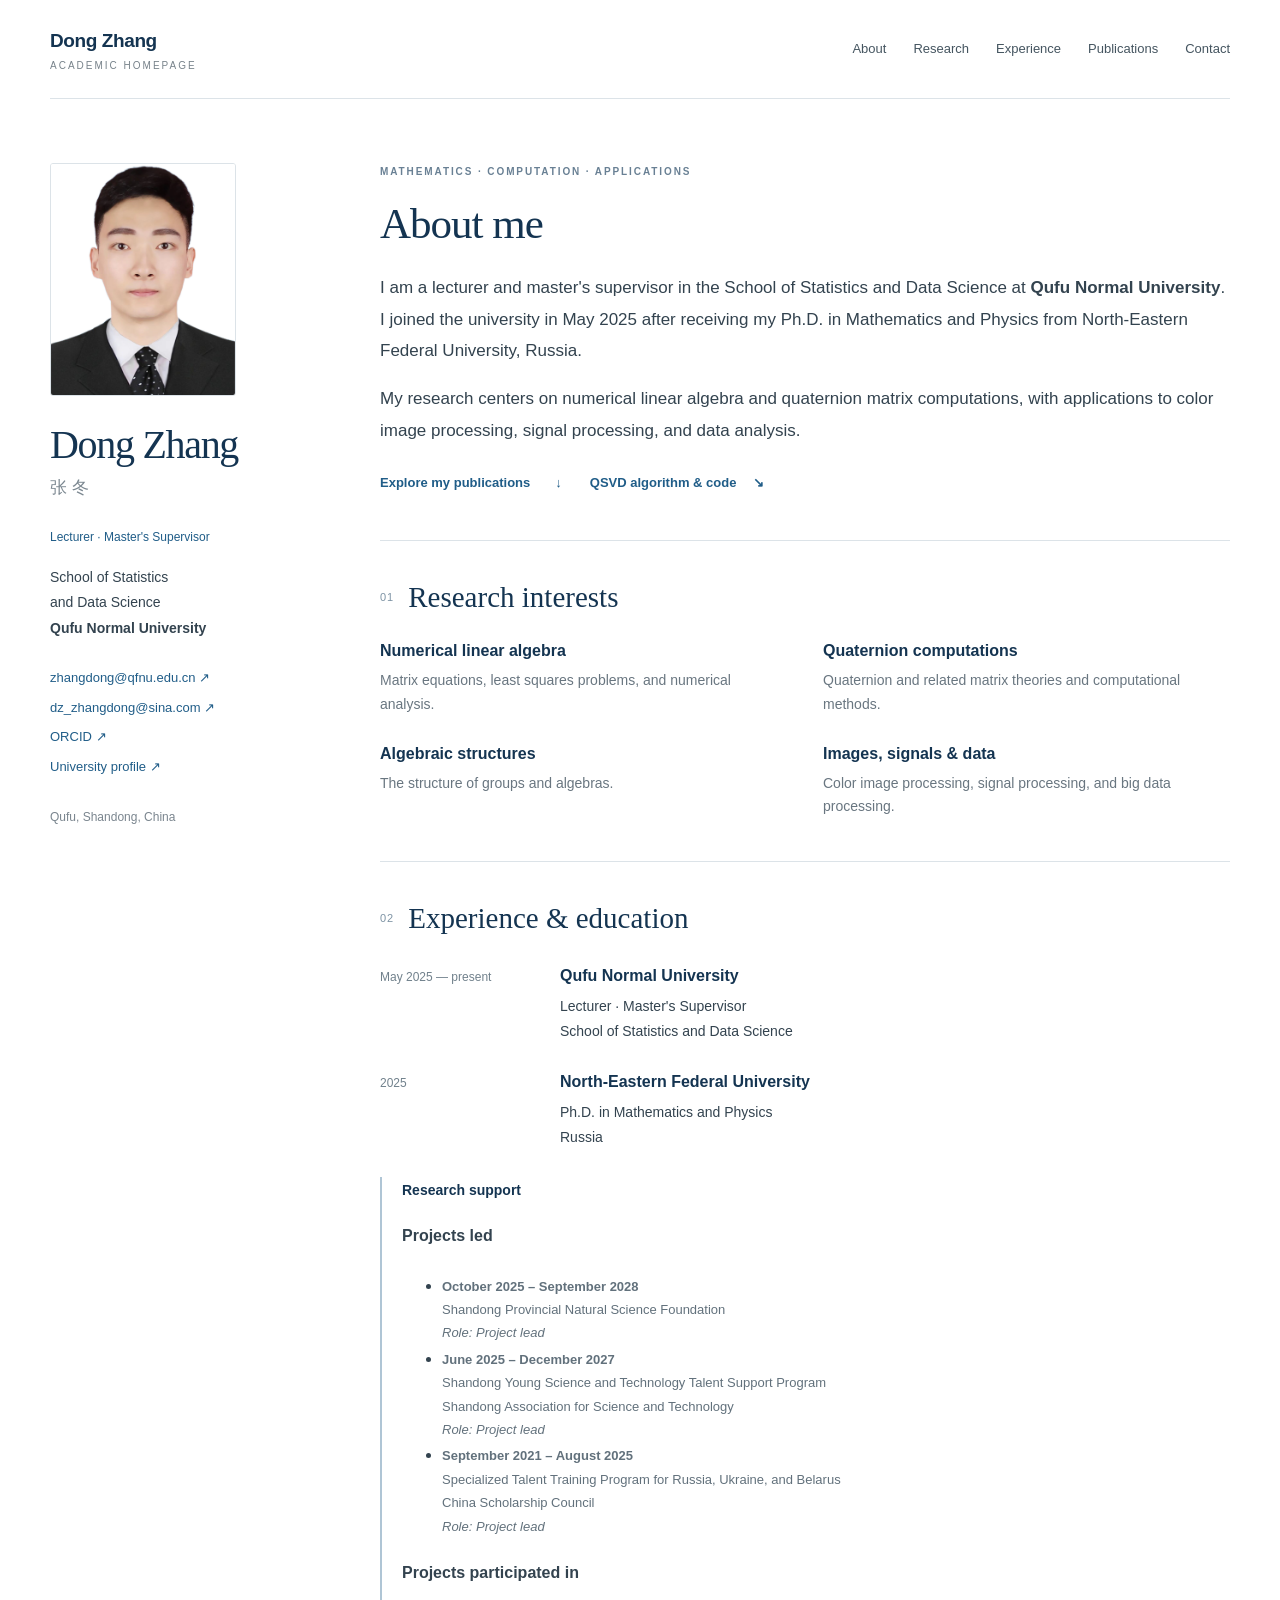
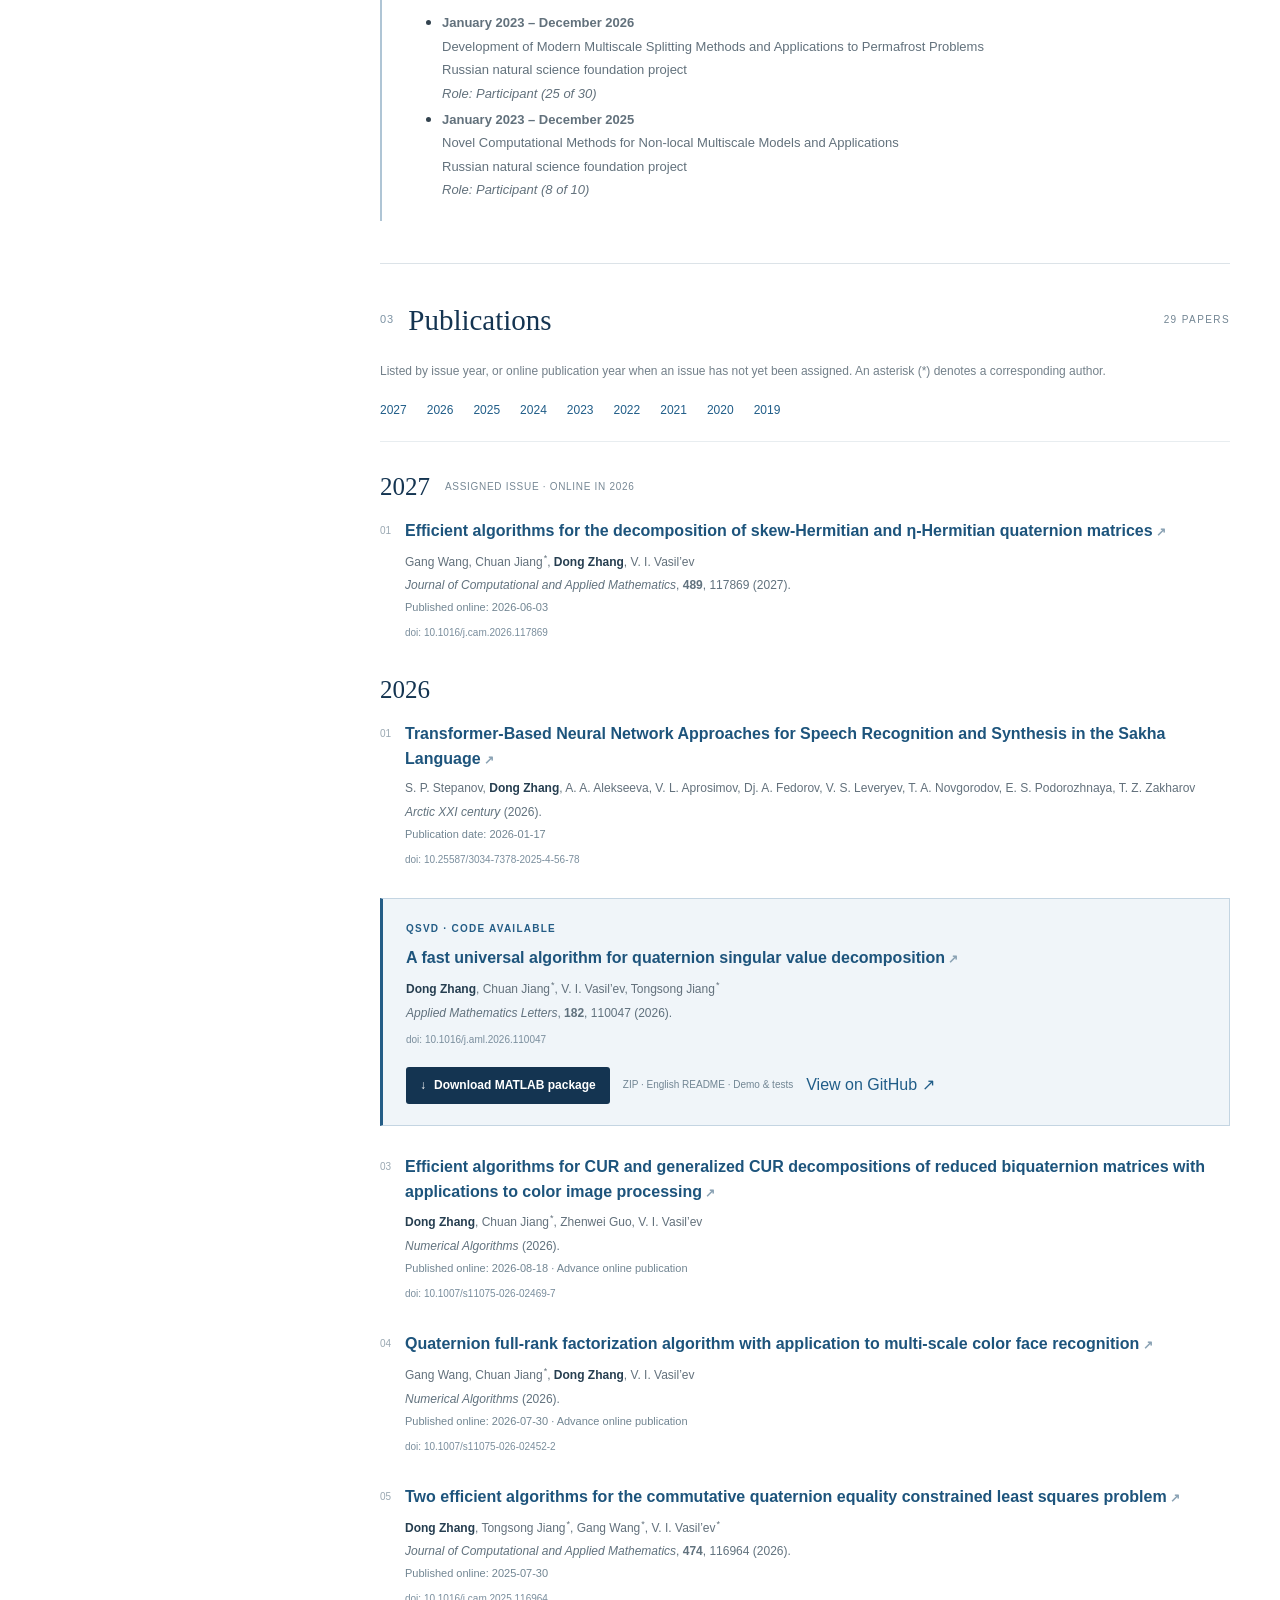
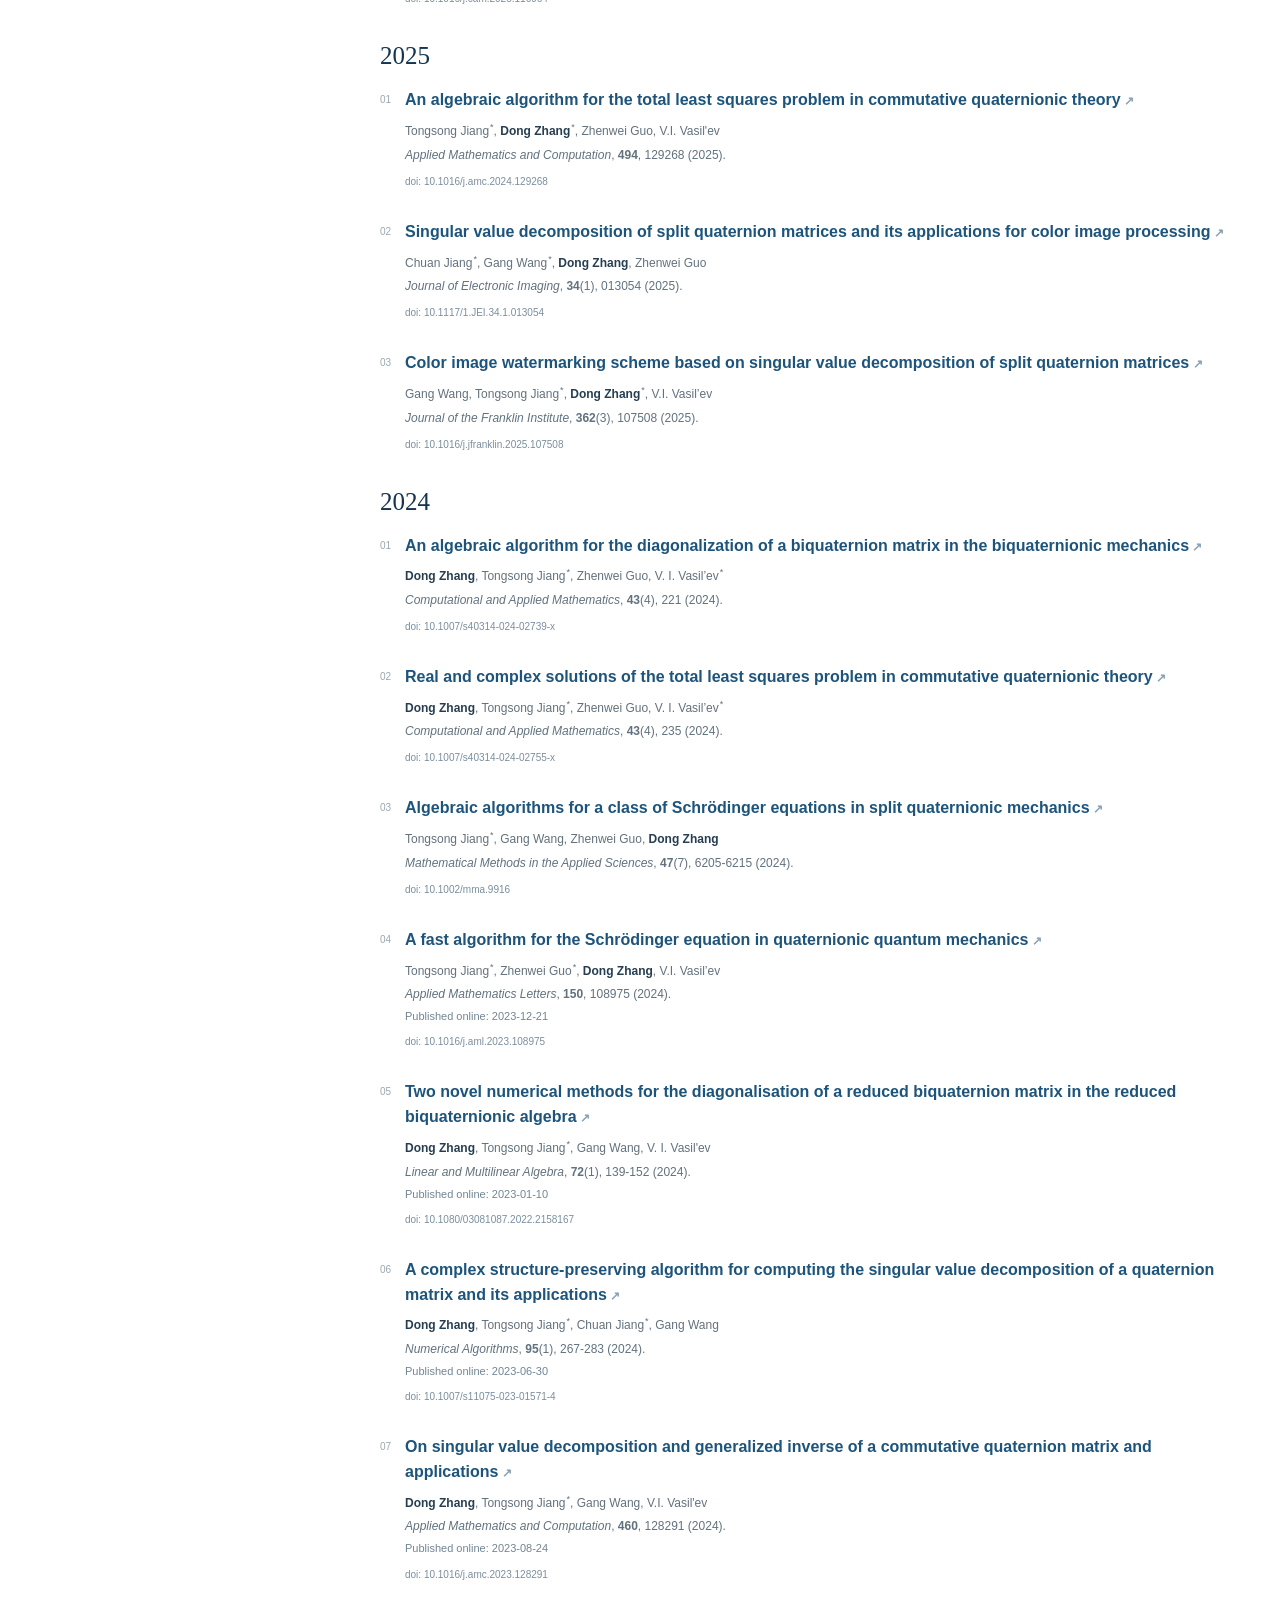
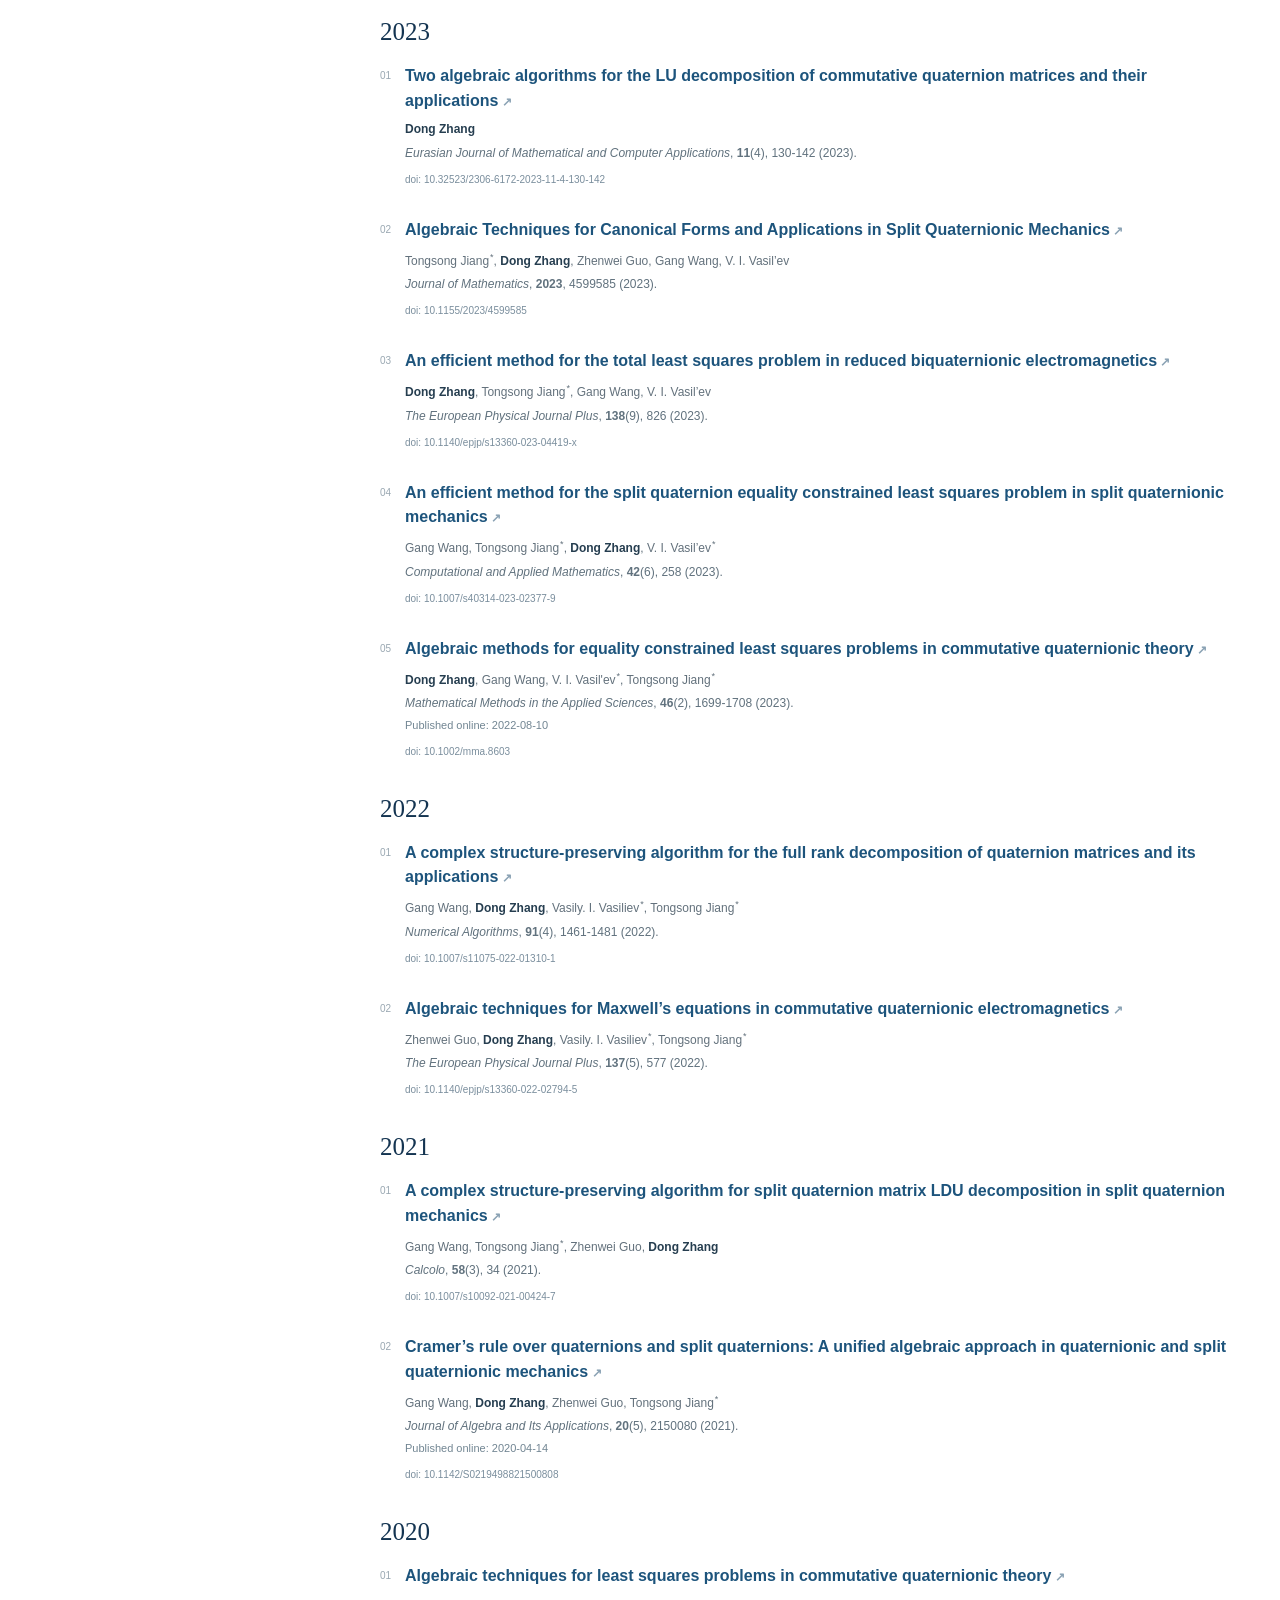
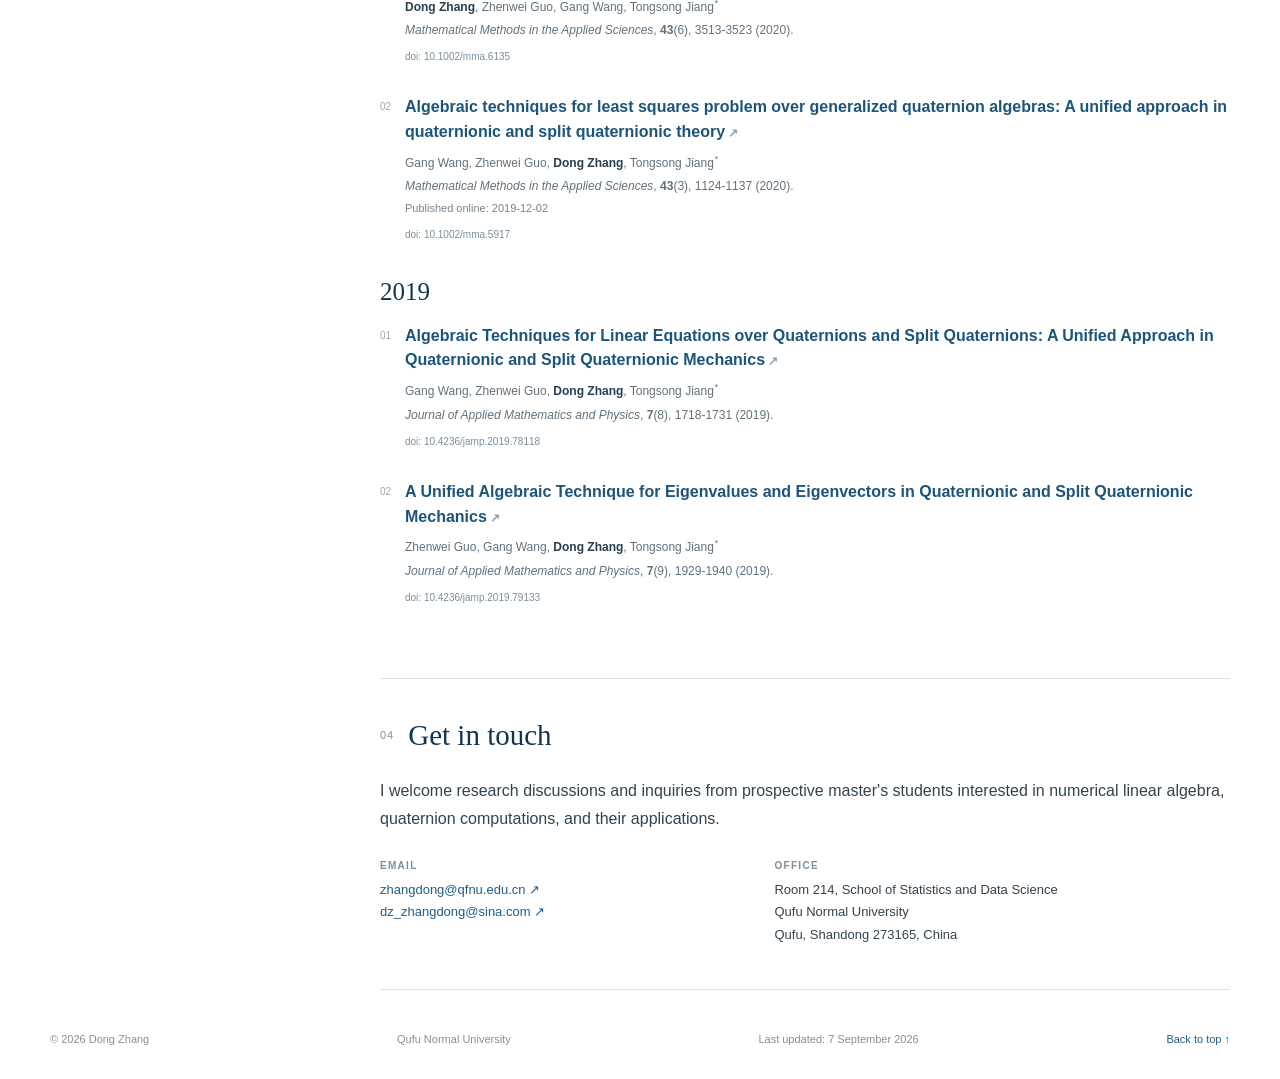
==== index.html @ b4211183 "Remove detailed Shandong project title" ====
<!doctype html>
<html lang="en"><head><meta charset="utf-8"><meta name="viewport" content="width=device-width,initial-scale=1"><title>Dong Zhang (张冬) | Qufu Normal University</title><meta name="description" content="Dong Zhang (张冬), Qufu Normal University. Numerical linear algebra, quaternion matrix computations, publications, and QSVD MATLAB code."><link rel="canonical" href="https://zhangdong1107.github.io/"><meta name="robots" content="index,follow"><link rel="icon" href="/favicon.svg"><link rel="stylesheet" href="/styles.css"></head><body><link rel="preload" as="image" href="/images/dong-zhang.jpg" fetchPriority="high"/><a class="skip-link" href="#main">Skip to content</a><header class="site-header"><a class="wordmark" href="#top">Dong Zhang<span>Academic homepage</span></a><nav aria-label="Main navigation"><a href="#about">About</a><a href="#research">Research</a><a href="#experience">Experience</a><a href="#publications">Publications</a><a href="#contact">Contact</a></nav></header><div class="page-shell" id="top"><aside class="profile"><img class="profile-portrait" src="/images/dong-zhang.jpg" alt="Portrait of Dong Zhang" width="400" height="500" fetchPriority="high"/><h1>Dong Zhang</h1><p class="chinese-name" lang="zh">张冬</p><p class="role">Lecturer · Master&#x27;s Supervisor</p><p class="affiliation">School of Statistics<br/>and Data Science<br/><strong>Qufu Normal University</strong></p><div class="profile-links"><a href="mailto:zhangdong@qfnu.edu.cn">zhangdong@qfnu.edu.cn ↗</a><a href="mailto:dz_zhangdong@sina.com">dz_zhangdong@sina.com ↗</a><a href="https://orcid.org/0000-0003-4688-7762" target="_blank" rel="noreferrer">ORCID ↗</a><a href="http://web.qfnu.edu.cn/zhangdong/zh_CN/index.htm" target="_blank" rel="noreferrer">University profile ↗</a></div><p class="location">Qufu, Shandong, China</p></aside><main id="main"><section id="about" class="intro"><p class="eyebrow">Mathematics · Computation · Applications</p><h2>About me</h2><p>I am a lecturer and master&#x27;s supervisor in the School of Statistics and Data Science at <strong>Qufu Normal University</strong>. I joined the university in May 2025 after receiving my Ph.D. in Mathematics and Physics from North-Eastern Federal University, Russia.</p><p>My research centers on numerical linear algebra and quaternion matrix computations, with applications to color image processing, signal processing, and data analysis.</p><a class="text-link" href="#publications">Explore my publications <span>↓</span></a><a class="qsvd-shortcut" href="/qsvd/">QSVD algorithm &amp; code <span>↘</span></a></section><section id="research"><div class="section-heading"><span class="section-number">01</span><h2>Research interests</h2></div><div class="research-grid"><div><h3>Numerical linear algebra</h3><p>Matrix equations, least squares problems, and numerical analysis.</p></div><div><h3>Quaternion computations</h3><p>Quaternion and related matrix theories and computational methods.</p></div><div><h3>Algebraic structures</h3><p>The structure of groups and algebras.</p></div><div><h3>Images, signals &amp; data</h3><p>Color image processing, signal processing, and big data processing.</p></div></div></section><section id="experience"><div class="section-heading"><span class="section-number">02</span><h2>Experience &amp; education</h2></div><div class="timeline"><div><p class="date">May 2025 — present</p><div><h3>Qufu Normal University</h3><p>Lecturer · Master&#x27;s Supervisor<br/>School of Statistics and Data Science</p></div></div><div><p class="date">2025</p><div><h3>North-Eastern Federal University</h3><p>Ph.D. in Mathematics and Physics<br/>Russia</p></div></div></div><div class="support"><h3>Research support</h3><h4>Projects led</h4><ul class="funding-list"><li><p><strong>October 2025 – September 2028</strong><br>Shandong Provincial Natural Science Foundation<br><em>Role: Project lead</em></p></li><li><p><strong>June 2025 – December 2027</strong><br>Shandong Young Science and Technology Talent Support Program<br>Shandong Association for Science and Technology<br><em>Role: Project lead</em></p></li><li><p><strong>September 2021 – August 2025</strong><br>Specialized Talent Training Program for Russia, Ukraine, and Belarus<br>China Scholarship Council<br><em>Role: Project lead</em></p></li></ul><h4>Projects participated in</h4><ul class="funding-list"><li><p><strong>January 2023 – December 2026</strong><br>Development of Modern Multiscale Splitting Methods and Applications to Permafrost Problems<br>Russian natural science foundation project<br><em>Role: Participant (25 of 30)</em></p></li><li><p><strong>January 2023 – December 2025</strong><br>Novel Computational Methods for Non-local Multiscale Models and Applications<br>Russian natural science foundation project<br><em>Role: Participant (8 of 10)</em></p></li></ul></div></section><section id="publications"><div class="section-heading"><span class="section-number">03</span><h2>Publications</h2><span class="count">29 papers</span></div><p class="section-note">Listed by issue year, or online publication year when an issue has not yet been assigned. An asterisk (*) denotes a corresponding author.</p><nav class="year-nav" aria-label="Publication years"><a href="#year-2027">2027</a><a href="#year-2026">2026</a><a href="#year-2025">2025</a><a href="#year-2024">2024</a><a href="#year-2023">2023</a><a href="#year-2022">2022</a><a href="#year-2021">2021</a><a href="#year-2020">2020</a><a href="#year-2019">2019</a></nav><div class="publication-year" id="year-2027"><h3>2027<span>Assigned issue · online in 2026</span></h3><ol><li><a class="paper-title" href="https://doi.org/10.1016/j.cam.2026.117869" target="_blank" rel="noreferrer">Efficient algorithms for the decomposition of skew-Hermitian and η-Hermitian quaternion matrices<span aria-hidden="true"> ↗</span></a><p class="authors"><span>Gang Wang</span><span>, Chuan Jiang<sup>*</sup></span><span>, <strong>Dong Zhang</strong></span><span>, V. I. Vasil’ev</span></p><p class="citation"><em>Journal of Computational and Applied Mathematics</em>, <strong>489</strong>, 117869 (2027).</p><p class="online-date">Published online: 2026-06-03</p><a class="doi" href="https://doi.org/10.1016/j.cam.2026.117869" target="_blank" rel="noreferrer">doi: 10.1016/j.cam.2026.117869</a></li></ol></div><div class="publication-year" id="year-2026"><h3>2026</h3><ol><li><a class="paper-title" href="https://doi.org/10.25587/3034-7378-2025-4-56-78" target="_blank" rel="noreferrer">Transformer-Based Neural Network Approaches for Speech Recognition and Synthesis in the Sakha Language<span aria-hidden="true"> ↗</span></a><p class="authors">S. P. Stepanov, <strong>Dong Zhang</strong>, A. A. Alekseeva, V. L. Aprosimov, Dj. A. Fedorov, V. S. Leveryev, T. A. Novgorodov, E. S. Podorozhnaya, T. Z. Zakharov</p><p class="citation"><em>Arctic XXI century</em> (2026).</p><p class="online-date">Publication date: 2026-01-17</p><a class="doi" href="https://doi.org/10.25587/3034-7378-2025-4-56-78" target="_blank" rel="noreferrer">doi: 10.25587/3034-7378-2025-4-56-78</a></li><li id="qsvd-aml" class="featured-paper"><span class="code-label">QSVD · Code available</span><a class="paper-title" href="https://doi.org/10.1016/j.aml.2026.110047" target="_blank" rel="noreferrer">A fast universal algorithm for quaternion singular value decomposition<span aria-hidden="true"> ↗</span></a><p class="authors"><span><strong>Dong Zhang</strong></span><span>, Chuan Jiang<sup>*</sup></span><span>, V. I. Vasil’ev</span><span>, Tongsong Jiang<sup>*</sup></span></p><p class="citation"><em>Applied Mathematics Letters</em>, <strong>182</strong>, 110047 (2026).</p><a class="doi" href="https://doi.org/10.1016/j.aml.2026.110047" target="_blank" rel="noreferrer">doi: 10.1016/j.aml.2026.110047</a><div class="paper-software"><a class="download-button" href="/downloads/qsvd-aml-matlab.zip" download="QSVD-AML-MATLAB.zip"><span aria-hidden="true">↓</span> Download MATLAB package</a><span>ZIP · English README · Demo &amp; tests</span><a href="https://github.com/zhangdong1107/QSVD" target="_blank" rel="noreferrer">View on GitHub ↗</a></div></li><li><a class="paper-title" href="https://doi.org/10.1007/s11075-026-02469-7" target="_blank" rel="noreferrer">Efficient algorithms for CUR and generalized CUR decompositions of reduced biquaternion matrices with applications to color image processing<span aria-hidden="true"> ↗</span></a><p class="authors"><span><strong>Dong Zhang</strong></span><span>, Chuan Jiang<sup>*</sup></span><span>, Zhenwei Guo</span><span>, V. I. Vasil’ev</span></p><p class="citation"><em>Numerical Algorithms</em> (2026).</p><p class="online-date">Published online: 2026-08-18 · Advance online publication</p><a class="doi" href="https://doi.org/10.1007/s11075-026-02469-7" target="_blank" rel="noreferrer">doi: 10.1007/s11075-026-02469-7</a></li><li><a class="paper-title" href="https://doi.org/10.1007/s11075-026-02452-2" target="_blank" rel="noreferrer">Quaternion full-rank factorization algorithm with application to multi-scale color face recognition<span aria-hidden="true"> ↗</span></a><p class="authors"><span>Gang Wang</span><span>, Chuan Jiang<sup>*</sup></span><span>, <strong>Dong Zhang</strong></span><span>, V. I. Vasil’ev</span></p><p class="citation"><em>Numerical Algorithms</em> (2026).</p><p class="online-date">Published online: 2026-07-30 · Advance online publication</p><a class="doi" href="https://doi.org/10.1007/s11075-026-02452-2" target="_blank" rel="noreferrer">doi: 10.1007/s11075-026-02452-2</a></li><li><a class="paper-title" href="https://doi.org/10.1016/j.cam.2025.116964" target="_blank" rel="noreferrer">Two efficient algorithms for the commutative quaternion equality constrained least squares problem<span aria-hidden="true"> ↗</span></a><p class="authors"><span><strong>Dong Zhang</strong></span><span>, Tongsong Jiang<sup>*</sup></span><span>, Gang Wang<sup>*</sup></span><span>, V. I. Vasil’ev<sup>*</sup></span></p><p class="citation"><em>Journal of Computational and Applied Mathematics</em>, <strong>474</strong>, 116964 (2026).</p><p class="online-date">Published online: 2025-07-30</p><a class="doi" href="https://doi.org/10.1016/j.cam.2025.116964" target="_blank" rel="noreferrer">doi: 10.1016/j.cam.2025.116964</a></li></ol></div><div class="publication-year" id="year-2025"><h3>2025</h3><ol><li><a class="paper-title" href="https://doi.org/10.1016/j.amc.2024.129268" target="_blank" rel="noreferrer">An algebraic algorithm for the total least squares problem in commutative quaternionic theory<span aria-hidden="true"> ↗</span></a><p class="authors"><span>Tongsong Jiang<sup>*</sup></span><span>, <strong>Dong Zhang</strong><sup>*</sup></span><span>, Zhenwei Guo</span><span>, V.I. Vasil&#x27;ev</span></p><p class="citation"><em>Applied Mathematics and Computation</em>, <strong>494</strong>, 129268 (2025).</p><a class="doi" href="https://doi.org/10.1016/j.amc.2024.129268" target="_blank" rel="noreferrer">doi: 10.1016/j.amc.2024.129268</a></li><li><a class="paper-title" href="https://doi.org/10.1117/1.JEI.34.1.013054" target="_blank" rel="noreferrer">Singular value decomposition of split quaternion matrices and its applications for color image processing<span aria-hidden="true"> ↗</span></a><p class="authors"><span>Chuan Jiang<sup>*</sup></span><span>, Gang Wang<sup>*</sup></span><span>, <strong>Dong Zhang</strong></span><span>, Zhenwei Guo</span></p><p class="citation"><em>Journal of Electronic Imaging</em>, <strong>34</strong>(1), 013054 (2025).</p><a class="doi" href="https://doi.org/10.1117/1.JEI.34.1.013054" target="_blank" rel="noreferrer">doi: 10.1117/1.JEI.34.1.013054</a></li><li><a class="paper-title" href="https://doi.org/10.1016/j.jfranklin.2025.107508" target="_blank" rel="noreferrer">Color image watermarking scheme based on singular value decomposition of split quaternion matrices<span aria-hidden="true"> ↗</span></a><p class="authors"><span>Gang Wang</span><span>, Tongsong Jiang<sup>*</sup></span><span>, <strong>Dong Zhang</strong><sup>*</sup></span><span>, V.I. Vasil’ev</span></p><p class="citation"><em>Journal of the Franklin Institute</em>, <strong>362</strong>(3), 107508 (2025).</p><a class="doi" href="https://doi.org/10.1016/j.jfranklin.2025.107508" target="_blank" rel="noreferrer">doi: 10.1016/j.jfranklin.2025.107508</a></li></ol></div><div class="publication-year" id="year-2024"><h3>2024</h3><ol><li><a class="paper-title" href="https://doi.org/10.1007/s40314-024-02739-x" target="_blank" rel="noreferrer">An algebraic algorithm for the diagonalization of a biquaternion matrix in the biquaternionic mechanics<span aria-hidden="true"> ↗</span></a><p class="authors"><span><strong>Dong Zhang</strong></span><span>, Tongsong Jiang<sup>*</sup></span><span>, Zhenwei Guo</span><span>, V. I. Vasil’ev<sup>*</sup></span></p><p class="citation"><em>Computational and Applied Mathematics</em>, <strong>43</strong>(4), 221 (2024).</p><a class="doi" href="https://doi.org/10.1007/s40314-024-02739-x" target="_blank" rel="noreferrer">doi: 10.1007/s40314-024-02739-x</a></li><li><a class="paper-title" href="https://doi.org/10.1007/s40314-024-02755-x" target="_blank" rel="noreferrer">Real and complex solutions of the total least squares problem in commutative quaternionic theory<span aria-hidden="true"> ↗</span></a><p class="authors"><span><strong>Dong Zhang</strong></span><span>, Tongsong Jiang<sup>*</sup></span><span>, Zhenwei Guo</span><span>, V. I. Vasil’ev<sup>*</sup></span></p><p class="citation"><em>Computational and Applied Mathematics</em>, <strong>43</strong>(4), 235 (2024).</p><a class="doi" href="https://doi.org/10.1007/s40314-024-02755-x" target="_blank" rel="noreferrer">doi: 10.1007/s40314-024-02755-x</a></li><li><a class="paper-title" href="https://doi.org/10.1002/mma.9916" target="_blank" rel="noreferrer">Algebraic algorithms for a class of Schrödinger equations in split quaternionic mechanics<span aria-hidden="true"> ↗</span></a><p class="authors"><span>Tongsong Jiang<sup>*</sup></span><span>, Gang Wang</span><span>, Zhenwei Guo</span><span>, <strong>Dong Zhang</strong></span></p><p class="citation"><em>Mathematical Methods in the Applied Sciences</em>, <strong>47</strong>(7), 6205-6215 (2024).</p><a class="doi" href="https://doi.org/10.1002/mma.9916" target="_blank" rel="noreferrer">doi: 10.1002/mma.9916</a></li><li><a class="paper-title" href="https://doi.org/10.1016/j.aml.2023.108975" target="_blank" rel="noreferrer">A fast algorithm for the Schrödinger equation in quaternionic quantum mechanics<span aria-hidden="true"> ↗</span></a><p class="authors"><span>Tongsong Jiang<sup>*</sup></span><span>, Zhenwei Guo<sup>*</sup></span><span>, <strong>Dong Zhang</strong></span><span>, V.I. Vasil’ev</span></p><p class="citation"><em>Applied Mathematics Letters</em>, <strong>150</strong>, 108975 (2024).</p><p class="online-date">Published online: 2023-12-21</p><a class="doi" href="https://doi.org/10.1016/j.aml.2023.108975" target="_blank" rel="noreferrer">doi: 10.1016/j.aml.2023.108975</a></li><li><a class="paper-title" href="https://doi.org/10.1080/03081087.2022.2158167" target="_blank" rel="noreferrer">Two novel numerical methods for the diagonalisation of a reduced biquaternion matrix in the reduced biquaternionic algebra<span aria-hidden="true"> ↗</span></a><p class="authors"><span><strong>Dong Zhang</strong></span><span>, Tongsong Jiang<sup>*</sup></span><span>, Gang Wang</span><span>, V. I. Vasil&#x27;ev</span></p><p class="citation"><em>Linear and Multilinear Algebra</em>, <strong>72</strong>(1), 139-152 (2024).</p><p class="online-date">Published online: 2023-01-10</p><a class="doi" href="https://doi.org/10.1080/03081087.2022.2158167" target="_blank" rel="noreferrer">doi: 10.1080/03081087.2022.2158167</a></li><li><a class="paper-title" href="https://doi.org/10.1007/s11075-023-01571-4" target="_blank" rel="noreferrer">A complex structure-preserving algorithm for computing the singular value decomposition of a quaternion matrix and its applications<span aria-hidden="true"> ↗</span></a><p class="authors"><span><strong>Dong Zhang</strong></span><span>, Tongsong Jiang<sup>*</sup></span><span>, Chuan Jiang<sup>*</sup></span><span>, Gang Wang</span></p><p class="citation"><em>Numerical Algorithms</em>, <strong>95</strong>(1), 267-283 (2024).</p><p class="online-date">Published online: 2023-06-30</p><a class="doi" href="https://doi.org/10.1007/s11075-023-01571-4" target="_blank" rel="noreferrer">doi: 10.1007/s11075-023-01571-4</a></li><li><a class="paper-title" href="https://doi.org/10.1016/j.amc.2023.128291" target="_blank" rel="noreferrer">On singular value decomposition and generalized inverse of a commutative quaternion matrix and applications<span aria-hidden="true"> ↗</span></a><p class="authors"><span><strong>Dong Zhang</strong></span><span>, Tongsong Jiang<sup>*</sup></span><span>, Gang Wang</span><span>, V.I. Vasil&#x27;ev</span></p><p class="citation"><em>Applied Mathematics and Computation</em>, <strong>460</strong>, 128291 (2024).</p><p class="online-date">Published online: 2023-08-24</p><a class="doi" href="https://doi.org/10.1016/j.amc.2023.128291" target="_blank" rel="noreferrer">doi: 10.1016/j.amc.2023.128291</a></li></ol></div><div class="publication-year" id="year-2023"><h3>2023</h3><ol><li><a class="paper-title" href="https://doi.org/10.32523/2306-6172-2023-11-4-130-142" target="_blank" rel="noreferrer">Two algebraic algorithms for the LU decomposition of commutative quaternion matrices and their applications<span aria-hidden="true"> ↗</span></a><p class="authors"><span><strong>Dong Zhang</strong></span></p><p class="citation"><em>Eurasian Journal of Mathematical and Computer Applications</em>, <strong>11</strong>(4), 130-142 (2023).</p><a class="doi" href="https://doi.org/10.32523/2306-6172-2023-11-4-130-142" target="_blank" rel="noreferrer">doi: 10.32523/2306-6172-2023-11-4-130-142</a></li><li><a class="paper-title" href="https://doi.org/10.1155/2023/4599585" target="_blank" rel="noreferrer">Algebraic Techniques for Canonical Forms and Applications in Split Quaternionic Mechanics<span aria-hidden="true"> ↗</span></a><p class="authors"><span>Tongsong Jiang<sup>*</sup></span><span>, <strong>Dong Zhang</strong></span><span>, Zhenwei Guo</span><span>, Gang Wang</span><span>, V. I. Vasil’ev</span></p><p class="citation"><em>Journal of Mathematics</em>, <strong>2023</strong>, 4599585 (2023).</p><a class="doi" href="https://doi.org/10.1155/2023/4599585" target="_blank" rel="noreferrer">doi: 10.1155/2023/4599585</a></li><li><a class="paper-title" href="https://doi.org/10.1140/epjp/s13360-023-04419-x" target="_blank" rel="noreferrer">An efficient method for the total least squares problem in reduced biquaternionic electromagnetics<span aria-hidden="true"> ↗</span></a><p class="authors"><span><strong>Dong Zhang</strong></span><span>, Tongsong Jiang<sup>*</sup></span><span>, Gang Wang</span><span>, V. I. Vasil’ev</span></p><p class="citation"><em>The European Physical Journal Plus</em>, <strong>138</strong>(9), 826 (2023).</p><a class="doi" href="https://doi.org/10.1140/epjp/s13360-023-04419-x" target="_blank" rel="noreferrer">doi: 10.1140/epjp/s13360-023-04419-x</a></li><li><a class="paper-title" href="https://doi.org/10.1007/s40314-023-02377-9" target="_blank" rel="noreferrer">An efficient method for the split quaternion equality constrained least squares problem in split quaternionic mechanics<span aria-hidden="true"> ↗</span></a><p class="authors"><span>Gang Wang</span><span>, Tongsong Jiang<sup>*</sup></span><span>, <strong>Dong Zhang</strong></span><span>, V. I. Vasil’ev<sup>*</sup></span></p><p class="citation"><em>Computational and Applied Mathematics</em>, <strong>42</strong>(6), 258 (2023).</p><a class="doi" href="https://doi.org/10.1007/s40314-023-02377-9" target="_blank" rel="noreferrer">doi: 10.1007/s40314-023-02377-9</a></li><li><a class="paper-title" href="https://doi.org/10.1002/mma.8603" target="_blank" rel="noreferrer">Algebraic methods for equality constrained least squares problems in commutative quaternionic theory<span aria-hidden="true"> ↗</span></a><p class="authors"><span><strong>Dong Zhang</strong></span><span>, Gang Wang</span><span>, V. I. Vasil&#x27;ev<sup>*</sup></span><span>, Tongsong Jiang<sup>*</sup></span></p><p class="citation"><em>Mathematical Methods in the Applied Sciences</em>, <strong>46</strong>(2), 1699-1708 (2023).</p><p class="online-date">Published online: 2022-08-10</p><a class="doi" href="https://doi.org/10.1002/mma.8603" target="_blank" rel="noreferrer">doi: 10.1002/mma.8603</a></li></ol></div><div class="publication-year" id="year-2022"><h3>2022</h3><ol><li><a class="paper-title" href="https://doi.org/10.1007/s11075-022-01310-1" target="_blank" rel="noreferrer">A complex structure-preserving algorithm for the full rank decomposition of quaternion matrices and its applications<span aria-hidden="true"> ↗</span></a><p class="authors"><span>Gang Wang</span><span>, <strong>Dong Zhang</strong></span><span>, Vasily. I. Vasiliev<sup>*</sup></span><span>, Tongsong Jiang<sup>*</sup></span></p><p class="citation"><em>Numerical Algorithms</em>, <strong>91</strong>(4), 1461-1481 (2022).</p><a class="doi" href="https://doi.org/10.1007/s11075-022-01310-1" target="_blank" rel="noreferrer">doi: 10.1007/s11075-022-01310-1</a></li><li><a class="paper-title" href="https://doi.org/10.1140/epjp/s13360-022-02794-5" target="_blank" rel="noreferrer">Algebraic techniques for Maxwell’s equations in commutative quaternionic electromagnetics<span aria-hidden="true"> ↗</span></a><p class="authors"><span>Zhenwei Guo</span><span>, <strong>Dong Zhang</strong></span><span>, Vasily. I. Vasiliev<sup>*</sup></span><span>, Tongsong Jiang<sup>*</sup></span></p><p class="citation"><em>The European Physical Journal Plus</em>, <strong>137</strong>(5), 577 (2022).</p><a class="doi" href="https://doi.org/10.1140/epjp/s13360-022-02794-5" target="_blank" rel="noreferrer">doi: 10.1140/epjp/s13360-022-02794-5</a></li></ol></div><div class="publication-year" id="year-2021"><h3>2021</h3><ol><li><a class="paper-title" href="https://doi.org/10.1007/s10092-021-00424-7" target="_blank" rel="noreferrer">A complex structure-preserving algorithm for split quaternion matrix LDU decomposition in split quaternion mechanics<span aria-hidden="true"> ↗</span></a><p class="authors"><span>Gang Wang</span><span>, Tongsong Jiang<sup>*</sup></span><span>, Zhenwei Guo</span><span>, <strong>Dong Zhang</strong></span></p><p class="citation"><em>Calcolo</em>, <strong>58</strong>(3), 34 (2021).</p><a class="doi" href="https://doi.org/10.1007/s10092-021-00424-7" target="_blank" rel="noreferrer">doi: 10.1007/s10092-021-00424-7</a></li><li><a class="paper-title" href="https://doi.org/10.1142/S0219498821500808" target="_blank" rel="noreferrer">Cramer’s rule over quaternions and split quaternions: A unified algebraic approach in quaternionic and split quaternionic mechanics<span aria-hidden="true"> ↗</span></a><p class="authors"><span>Gang Wang</span><span>, <strong>Dong Zhang</strong></span><span>, Zhenwei Guo</span><span>, Tongsong Jiang<sup>*</sup></span></p><p class="citation"><em>Journal of Algebra and Its Applications</em>, <strong>20</strong>(5), 2150080 (2021).</p><p class="online-date">Published online: 2020-04-14</p><a class="doi" href="https://doi.org/10.1142/S0219498821500808" target="_blank" rel="noreferrer">doi: 10.1142/S0219498821500808</a></li></ol></div><div class="publication-year" id="year-2020"><h3>2020</h3><ol><li><a class="paper-title" href="https://doi.org/10.1002/mma.6135" target="_blank" rel="noreferrer">Algebraic techniques for least squares problems in commutative quaternionic theory<span aria-hidden="true"> ↗</span></a><p class="authors"><span><strong>Dong Zhang</strong></span><span>, Zhenwei Guo</span><span>, Gang Wang</span><span>, Tongsong Jiang<sup>*</sup></span></p><p class="citation"><em>Mathematical Methods in the Applied Sciences</em>, <strong>43</strong>(6), 3513-3523 (2020).</p><a class="doi" href="https://doi.org/10.1002/mma.6135" target="_blank" rel="noreferrer">doi: 10.1002/mma.6135</a></li><li><a class="paper-title" href="https://doi.org/10.1002/mma.5917" target="_blank" rel="noreferrer">Algebraic techniques for least squares problem over generalized quaternion algebras: A unified approach in quaternionic and split quaternionic theory<span aria-hidden="true"> ↗</span></a><p class="authors"><span>Gang Wang</span><span>, Zhenwei Guo</span><span>, <strong>Dong Zhang</strong></span><span>, Tongsong Jiang<sup>*</sup></span></p><p class="citation"><em>Mathematical Methods in the Applied Sciences</em>, <strong>43</strong>(3), 1124-1137 (2020).</p><p class="online-date">Published online: 2019-12-02</p><a class="doi" href="https://doi.org/10.1002/mma.5917" target="_blank" rel="noreferrer">doi: 10.1002/mma.5917</a></li></ol></div><div class="publication-year" id="year-2019"><h3>2019</h3><ol><li><a class="paper-title" href="https://doi.org/10.4236/jamp.2019.78118" target="_blank" rel="noreferrer">Algebraic Techniques for Linear Equations over Quaternions and Split Quaternions: A Unified Approach in Quaternionic and Split Quaternionic Mechanics<span aria-hidden="true"> ↗</span></a><p class="authors"><span>Gang Wang</span><span>, Zhenwei Guo</span><span>, <strong>Dong Zhang</strong></span><span>, Tongsong Jiang<sup>*</sup></span></p><p class="citation"><em>Journal of Applied Mathematics and Physics</em>, <strong>7</strong>(8), 1718-1731 (2019).</p><a class="doi" href="https://doi.org/10.4236/jamp.2019.78118" target="_blank" rel="noreferrer">doi: 10.4236/jamp.2019.78118</a></li><li><a class="paper-title" href="https://doi.org/10.4236/jamp.2019.79133" target="_blank" rel="noreferrer">A Unified Algebraic Technique for Eigenvalues and Eigenvectors in Quaternionic and Split Quaternionic Mechanics<span aria-hidden="true"> ↗</span></a><p class="authors"><span>Zhenwei Guo</span><span>, Gang Wang</span><span>, <strong>Dong Zhang</strong></span><span>, Tongsong Jiang<sup>*</sup></span></p><p class="citation"><em>Journal of Applied Mathematics and Physics</em>, <strong>7</strong>(9), 1929-1940 (2019).</p><a class="doi" href="https://doi.org/10.4236/jamp.2019.79133" target="_blank" rel="noreferrer">doi: 10.4236/jamp.2019.79133</a></li></ol></div></section><section id="contact"><div class="section-heading"><span class="section-number">04</span><h2>Get in touch</h2></div><p>I welcome research discussions and inquiries from prospective master&#x27;s students interested in numerical linear algebra, quaternion computations, and their applications.</p><div class="contact-grid"><div><h3>Email</h3><a href="mailto:zhangdong@qfnu.edu.cn">zhangdong@qfnu.edu.cn ↗</a><a href="mailto:dz_zhangdong@sina.com">dz_zhangdong@sina.com ↗</a></div><div><h3>Office</h3><p>Room 214, School of Statistics and Data Science<br/>Qufu Normal University<br/>Qufu, Shandong 273165, China</p></div></div></section></main></div><footer><span>© 2026 Dong Zhang</span><span>Qufu Normal University</span><span>Last updated: <time dateTime="2026-09-07">7 September 2026</time></span><a href="#top">Back to top ↑</a></footer></body></html>
---- styles.css ----
:root{--background:#fff;--foreground:#253746;--card:#fff;--card-foreground:#253746;--popover:#fff;--popover-foreground:#253746;--primary:#143451;--primary-foreground:#fff;--secondary:#f1f5f8;--secondary-foreground:#143451;--muted:#f1f5f8;--muted-foreground:#62717c;--accent:#eaf1f7;--accent-foreground:#143451;--destructive:#b42318;--border:#dce3e8;--input:#dce3e8;--ring:#326a94;--radius:0.4rem;color-scheme:light}
*{box-sizing:border-box}html{scroll-behavior:smooth;scroll-padding-top:32px}body{margin:0;background:#fff;color:#33434f;font:16px/1.75 Arial,Helvetica,sans-serif;-webkit-font-smoothing:antialiased}a{color:#205d88;text-decoration:none}a:hover{text-decoration:underline;text-underline-offset:4px}a:focus-visible{outline:2px solid #326a94;outline-offset:5px}p{margin:0 0 17px}h1,h2,h3{color:#143451}h1,h2{font-family:Georgia,"Times New Roman",serif;font-weight:400;line-height:1.2}h3{font-size:16px;line-height:1.5;margin:0 0 6px;font-weight:600}.site-header{max-width:1180px;margin:auto;min-height:99px;border-bottom:1px solid #dce3e8;display:flex;align-items:center;justify-content:space-between;gap:28px}.wordmark{color:#143451;font-size:19px;font-weight:700;letter-spacing:-.4px}.wordmark span{display:block;font-size:10px;font-weight:400;text-transform:uppercase;letter-spacing:2px;color:#78838b}.site-header nav{display:flex;gap:27px;font-size:13px}.site-header nav a{color:#455560}.page-shell{max-width:1180px;margin:64px auto 0;display:grid;grid-template-columns:247px minmax(0,1fr);gap:83px}.profile{align-self:start;position:sticky;top:32px}.monogram{width:84px;height:84px;border:1px solid #c9d6df;display:flex;justify-content:center;align-items:center;position:relative;font-family:Georgia,serif;font-size:35px;letter-spacing:-3px;color:#143451;background:#f6f8fa;margin-bottom:27px}.monogram span{font:10px Arial;position:absolute;right:-5px;bottom:9px;background:white;padding:2px;color:#7794a9}.profile h1{font-size:40px;letter-spacing:-1.3px;margin:0 0 4px}.chinese-name{font-size:17px;color:#7b8790;letter-spacing:5px;margin-bottom:25px}.role{font-size:12px;color:#205d88;margin-bottom:17px}.affiliation{font-size:14px;line-height:1.8}.affiliation strong{font-weight:600}.profile-links{display:flex;flex-direction:column;gap:7px;margin-top:26px;font-size:13px}.location{font-size:12px;color:#7a858e;margin-top:28px}main{min-width:0}section{padding:39px 0 42px;border-bottom:1px solid #dce3e8;scroll-margin-top:25px}.intro{padding-top:0;padding-bottom:44px}.eyebrow{font-size:10px;font-weight:600;letter-spacing:1.9px;text-transform:uppercase;color:#698094;margin-bottom:17px}.intro h2{font-size:43px;letter-spacing:-1px;margin:0 0 23px}.intro p:not(.eyebrow){font-size:17px;line-height:1.85}.text-link{display:inline-flex;gap:25px;font-size:13px;font-weight:600;margin-top:5px}.section-heading{display:flex;align-items:center;gap:14px;margin-bottom:24px}.section-number{font-size:11px;color:#7d93a4;letter-spacing:1px}.section-heading h2{font-size:29px;margin:0}.research-grid{display:grid;grid-template-columns:1fr 1fr;gap:25px 36px}.research-grid p{font-size:14px;color:#697680;margin:0;line-height:1.7}.timeline>div{display:grid;grid-template-columns:160px 1fr;gap:20px;padding:4px 0 23px}.date{font-size:12px;color:#71818c;padding-top:3px}.timeline p:not(.date){font-size:14px;margin:0}.support{border-left:2px solid #afc5d5;padding:3px 0 3px 20px;margin-top:5px}.support h3{font-size:14px}.support p{font-size:13px;line-height:1.8;color:#62717c;margin:0}.count{font-size:10px;text-transform:uppercase;letter-spacing:1.4px;color:#728593;margin-left:auto}.section-note{font-size:12px;color:#73808a;line-height:1.7}.year-nav{display:flex;flex-wrap:wrap;gap:10px 20px;font-size:12px;border-bottom:1px solid #e8edf0;padding:1px 0 20px}.publication-year{scroll-margin-top:30px}.publication-year>h3{font:25px Georgia,serif;margin:31px 0 18px;display:flex;align-items:center;gap:15px}.publication-year>h3 span{font:10px Arial,sans-serif;color:#778895;text-transform:uppercase;letter-spacing:.7px}.publication-year ol{list-style:none;counter-reset:papers;margin:0;padding:0}.publication-year li{position:relative;margin-bottom:26px;padding-left:25px;counter-increment:papers}.publication-year li:before{content:counter(papers,decimal-leading-zero);position:absolute;left:0;top:3px;font-size:10px;color:#9aa8b2}.paper-title{font-size:16px;font-weight:600;line-height:1.55;display:block;color:#1d547c;margin-bottom:6px}.paper-title span{font-size:12px;white-space:nowrap;color:#8aa2b4}.authors{font-size:12px;line-height:1.8;margin:0 0 2px;color:#63717c}.authors strong{color:#263e50;font-weight:600}sup{font-size:9px;margin-left:1px}.citation{font-size:12px;margin:0;color:#61727e}.citation strong{font-weight:600}.online-date{font-size:11px;color:#718592;margin:2px 0 0}.doi{font-size:10px;color:#7a8e9d;overflow-wrap:anywhere}.contact-grid{display:grid;grid-template-columns:1fr 1.25fr;gap:30px;margin-top:25px}.contact-grid h3{font-size:10px;letter-spacing:1.3px;text-transform:uppercase;color:#7c8d99}.contact-grid p,.contact-grid a{font-size:13px}.contact-grid p{margin:0}footer{max-width:1180px;margin:40px auto 30px;display:flex;gap:30px;justify-content:space-between;font-size:11px;color:#84909a}.skip-link{position:absolute;top:-100px;left:20px;background:white;padding:12px;z-index:10}.skip-link:focus{top:10px}
@media(max-width:1250px){.site-header,.page-shell,footer{margin-left:40px;margin-right:40px}.page-shell{gap:50px;grid-template-columns:220px minmax(0,1fr)}}
@media(max-width:800px){.site-header{padding:20px 0;align-items:start;flex-direction:column;gap:17px}.site-header nav{gap:20px;flex-wrap:wrap}.page-shell{grid-template-columns:1fr;margin-top:35px;gap:32px}.profile{position:static;display:grid;grid-template-columns:85px 1fr;column-gap:23px;border-bottom:1px solid #dce3e8;padding-bottom:26px}.monogram{grid-row:1/5;margin:0}.profile h1{font-size:34px}.chinese-name{margin:0}.role{margin:5px 0 0}.affiliation{grid-column:2;font-size:13px;margin:8px 0}.affiliation br{display:none}.affiliation strong{display:block}.profile-links{grid-column:1/-1;flex-direction:row;flex-wrap:wrap;gap:8px 20px;margin-top:20px}.location{grid-column:1/-1;margin:13px 0 0}.intro h2{font-size:36px}.intro p:not(.eyebrow){font-size:16px}footer{flex-wrap:wrap;gap:10px 20px}}
@media(max-width:480px){.site-header,.page-shell,footer{margin-left:23px;margin-right:23px}.site-header nav{font-size:12px;gap:15px}.research-grid,.contact-grid{grid-template-columns:1fr;gap:22px}.timeline>div{grid-template-columns:1fr;gap:3px}.date{margin:0}.section-heading h2{font-size:25px}.count{font-size:9px}.publication-year>h3{align-items:start;flex-direction:column;gap:7px}.profile-links{font-size:12px}.eyebrow{font-size:9px;letter-spacing:1.2px}}
@media(prefers-reduced-motion:reduce){html{scroll-behavior:auto}}@media print{.site-header nav,.monogram,.year-nav,.text-link,footer a{display:none}.profile{position:static}.page-shell{display:block;margin:20px}.profile{margin-bottom:25px}.publication-year li{break-inside:avoid}body{font-size:12px}a{color:inherit}}
.profile-portrait{display:block;width:186px;height:auto;aspect-ratio:4/5;object-fit:cover;object-position:center;max-width:100%;border:1px solid #dce3e8;margin-bottom:25px;border-radius:3px}.qsvd-shortcut{display:inline-flex;gap:17px;margin:9px 0 0 28px;font-size:13px;font-weight:600}.contact-grid a{display:block;overflow-wrap:anywhere}.publication-year .featured-paper{background:#f0f5f9;border:1px solid #c4d5e2;border-left:3px solid #245d86;padding:21px 23px;margin:0 0 29px;scroll-margin-top:25px}.publication-year .featured-paper:before{display:none}.code-label{display:block;font-size:10px;font-weight:700;letter-spacing:1.25px;text-transform:uppercase;color:#245d86;margin-bottom:9px}.paper-software{display:flex;align-items:center;gap:13px;flex-wrap:wrap;margin-top:15px}.download-button{display:inline-flex;align-items:center;gap:8px;background:#143451;color:white;padding:8px 14px;border-radius:3px;font-size:12px;font-weight:600}.download-button:hover{background:#245d86;text-decoration:none}.paper-software>span{font-size:10px;color:#718593}.download-button:focus-visible{outline-offset:3px}@media(max-width:800px){.profile{grid-template-columns:105px minmax(0,1fr)}.profile-portrait{grid-row:1/6;width:105px;margin:0}.profile-links{grid-column:1/-1}.profile .affiliation{grid-column:2}}@media(max-width:480px){.qsvd-shortcut{margin:12px 0 0;display:flex;width:max-content}.publication-year .featured-paper{padding:17px}.paper-software{gap:9px}}@media print{.profile-portrait{width:100px}.download-button{background:transparent;color:#143451;border:1px solid #c4d5e2}}
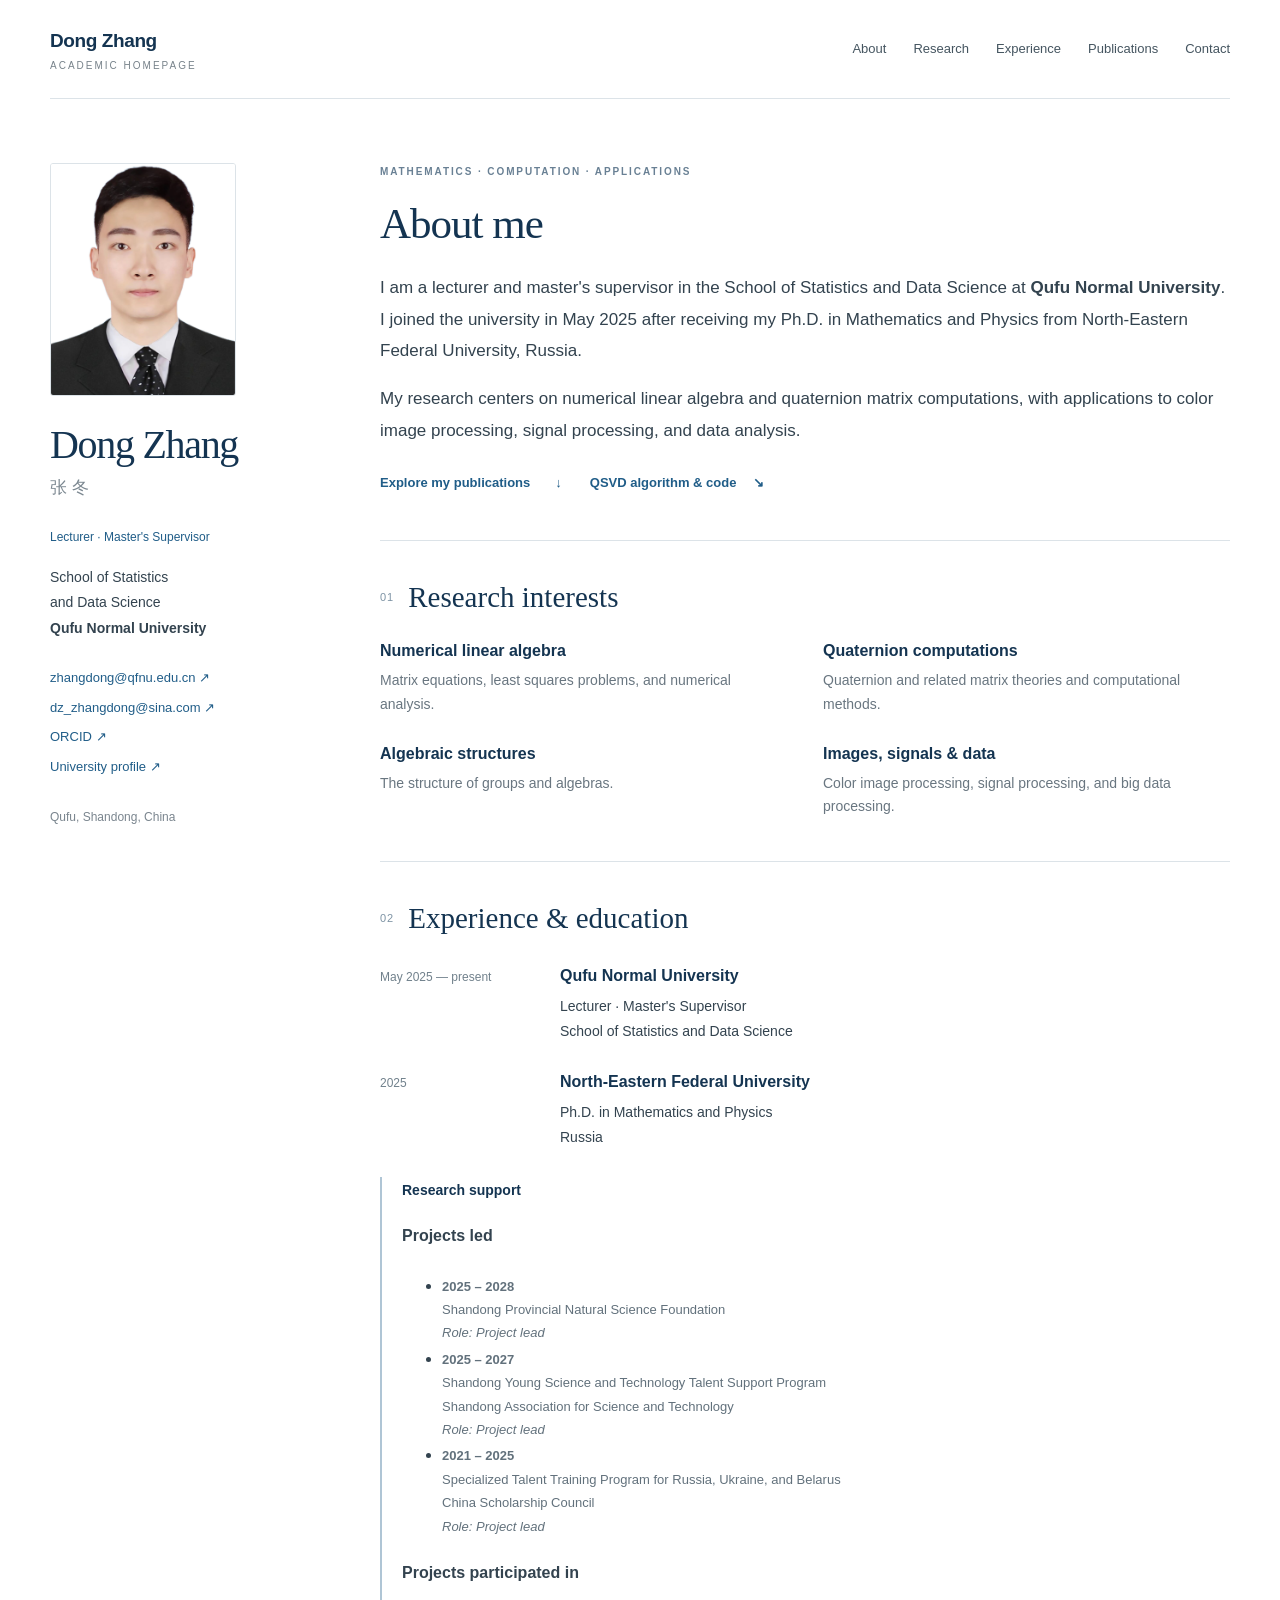
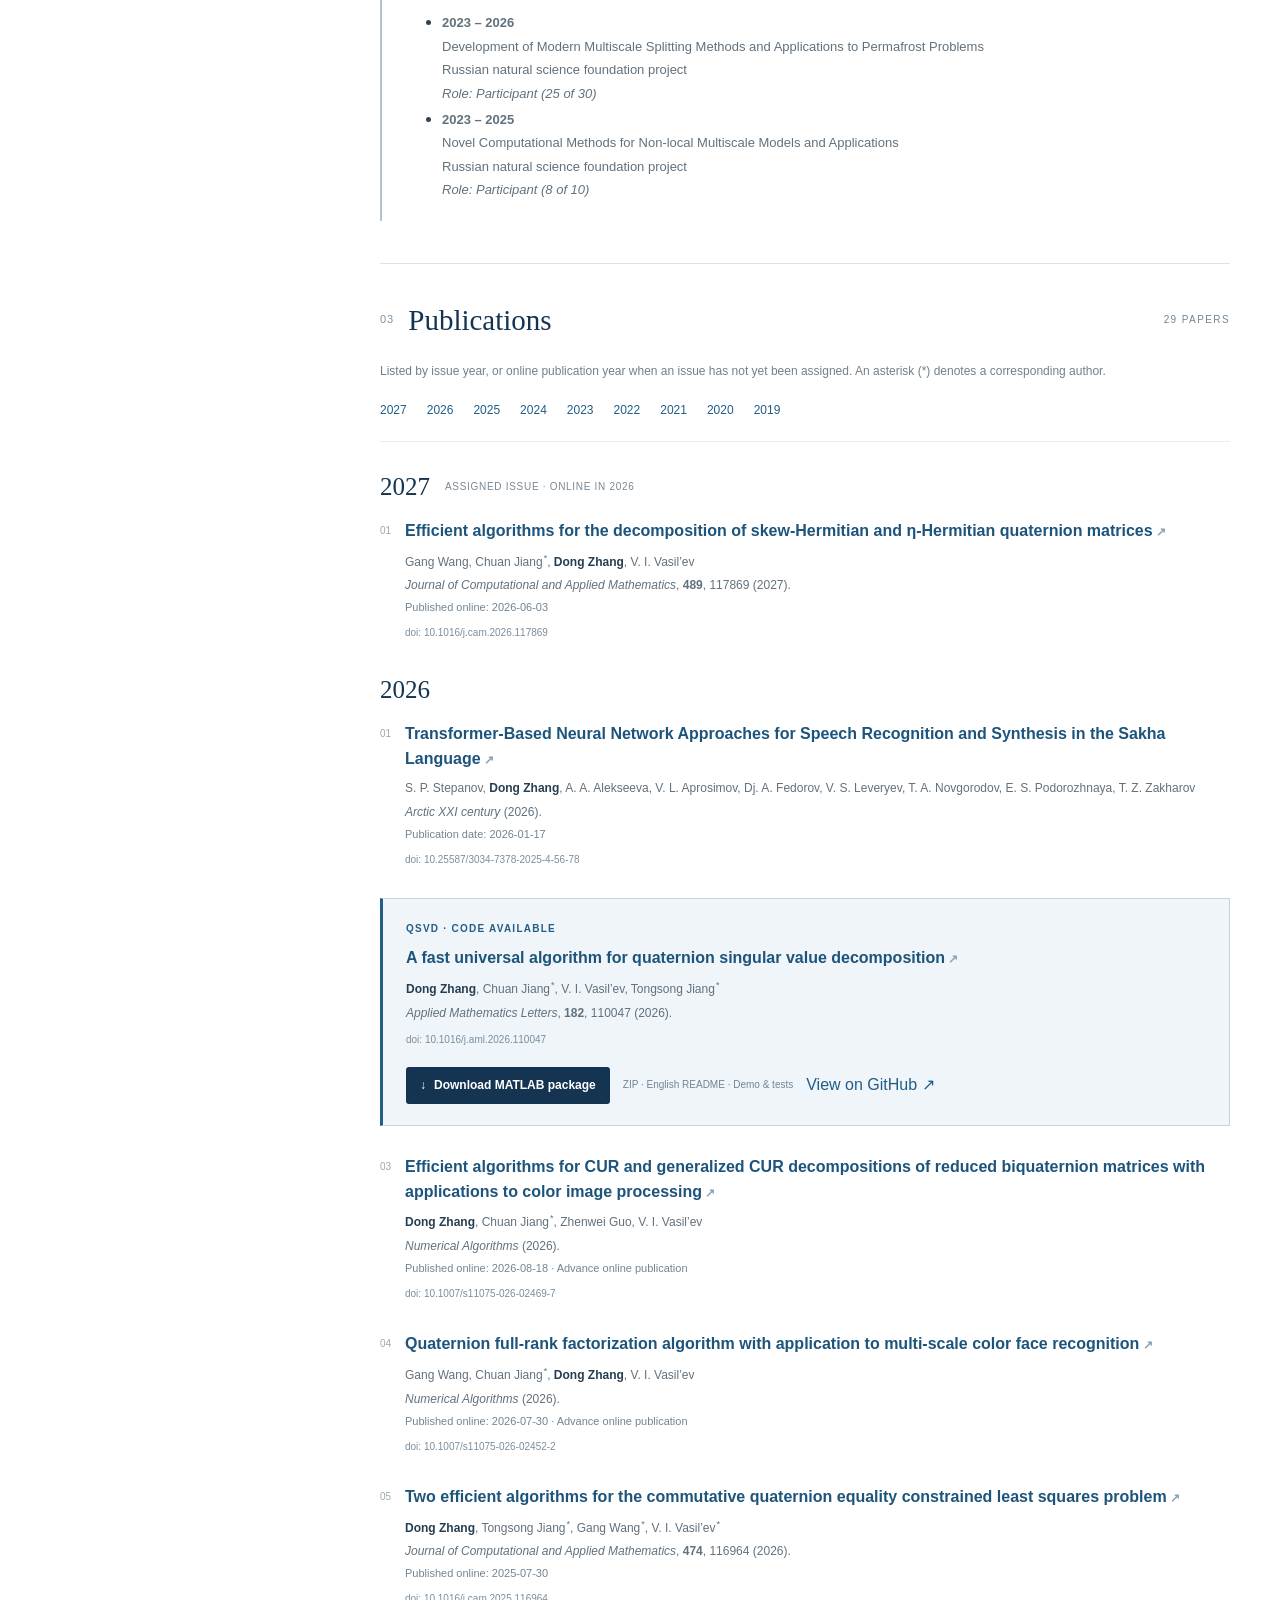
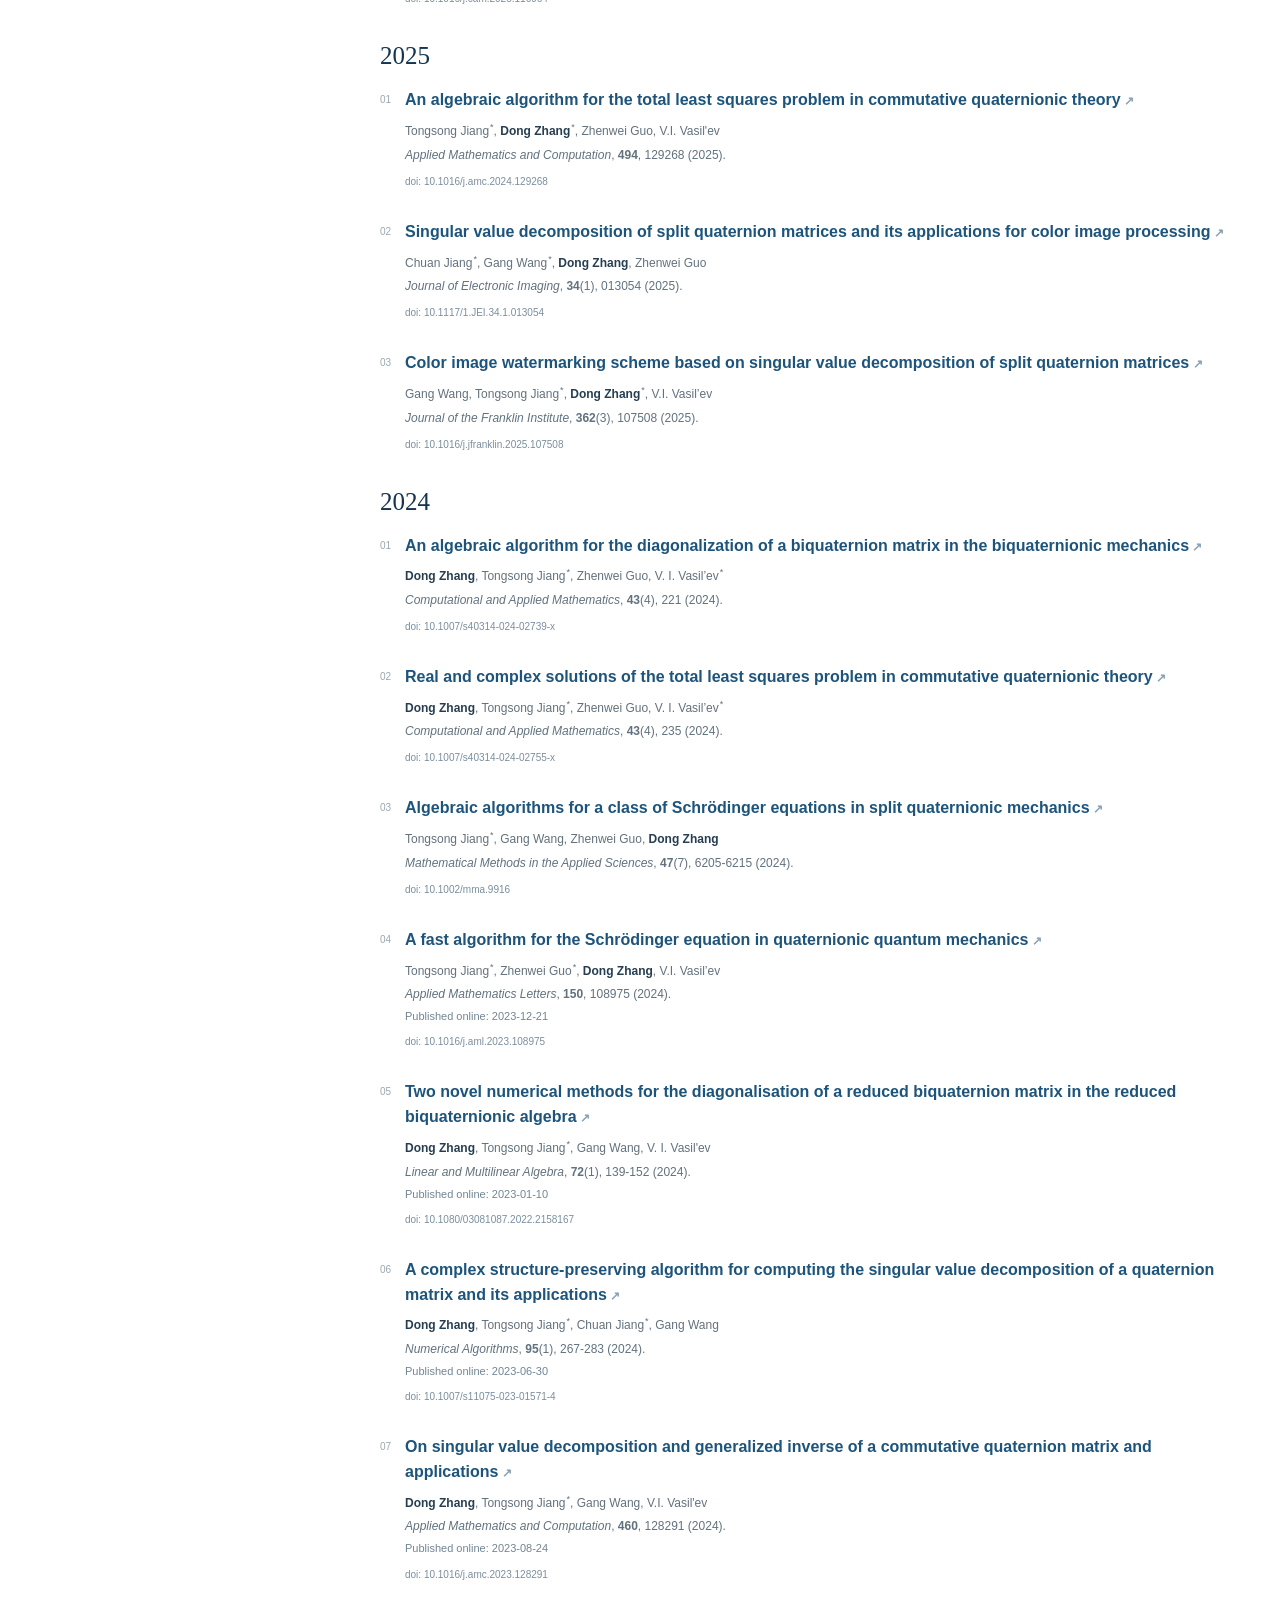
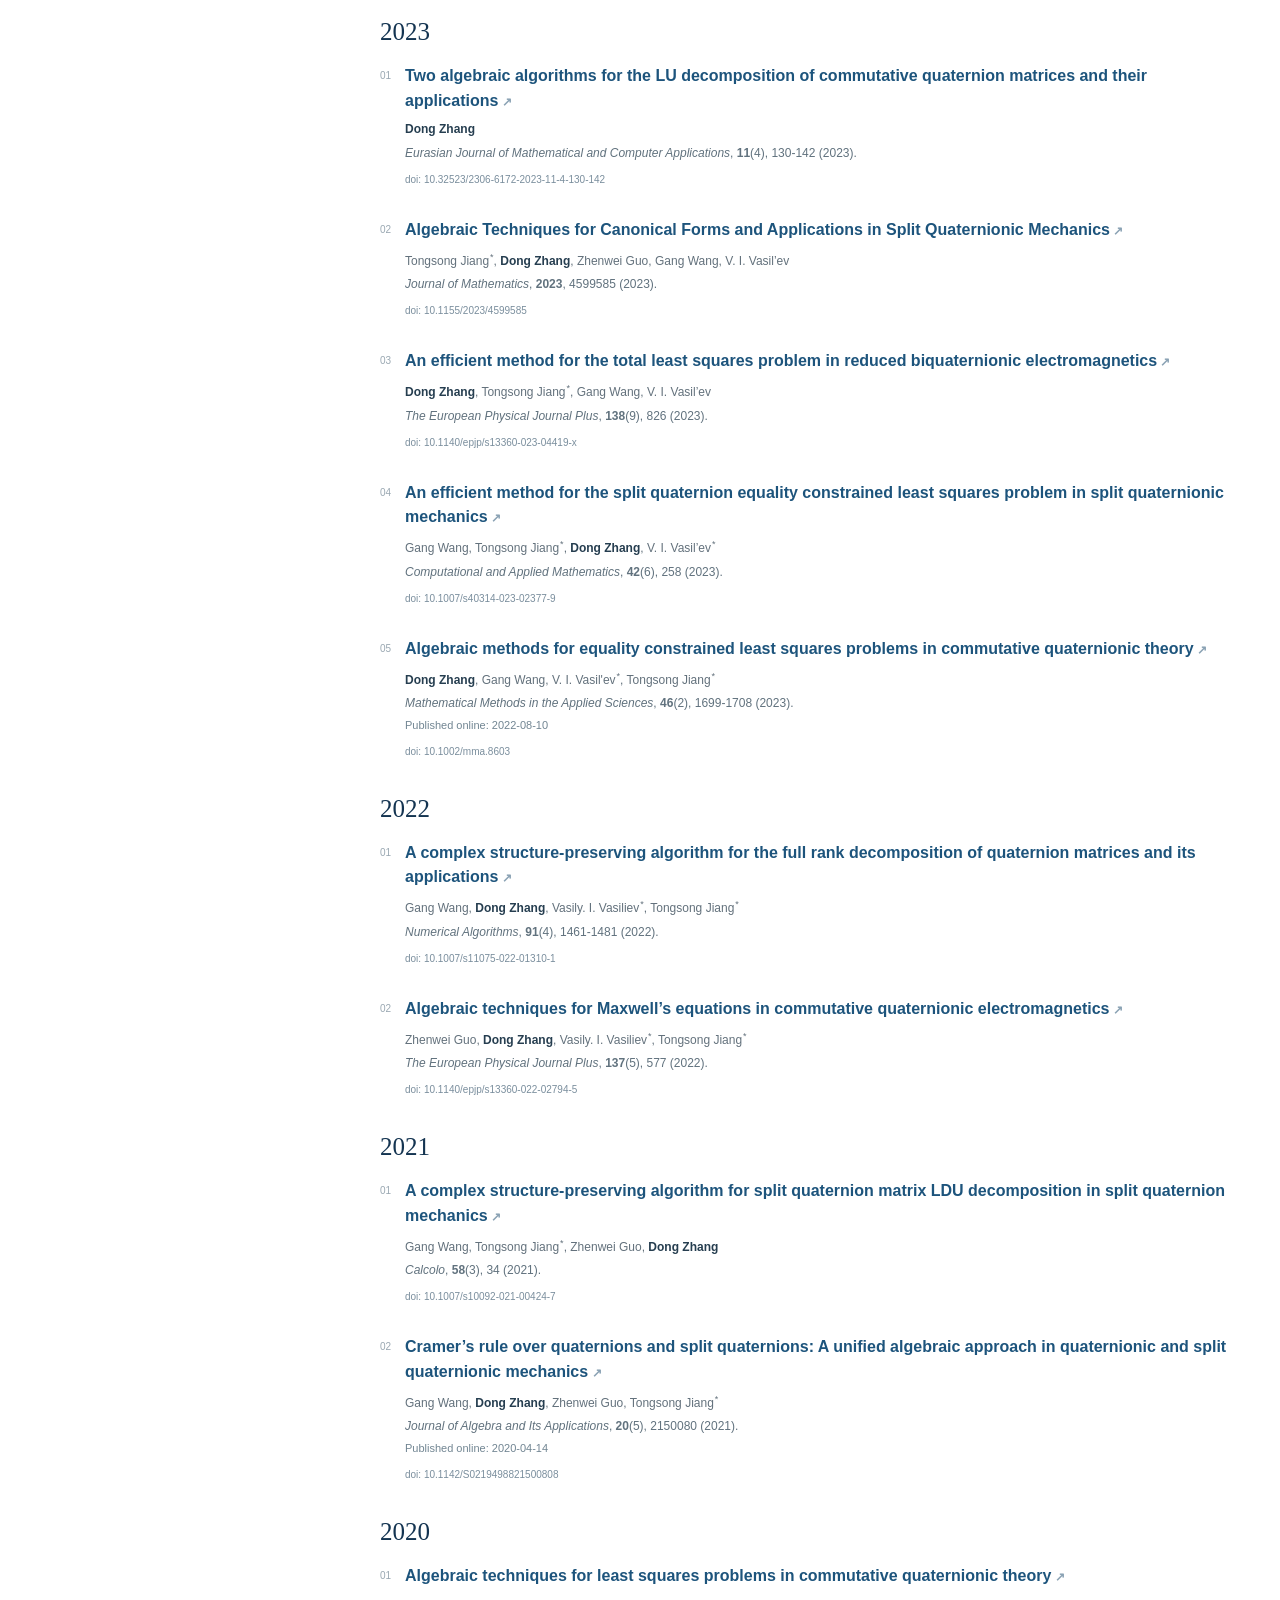
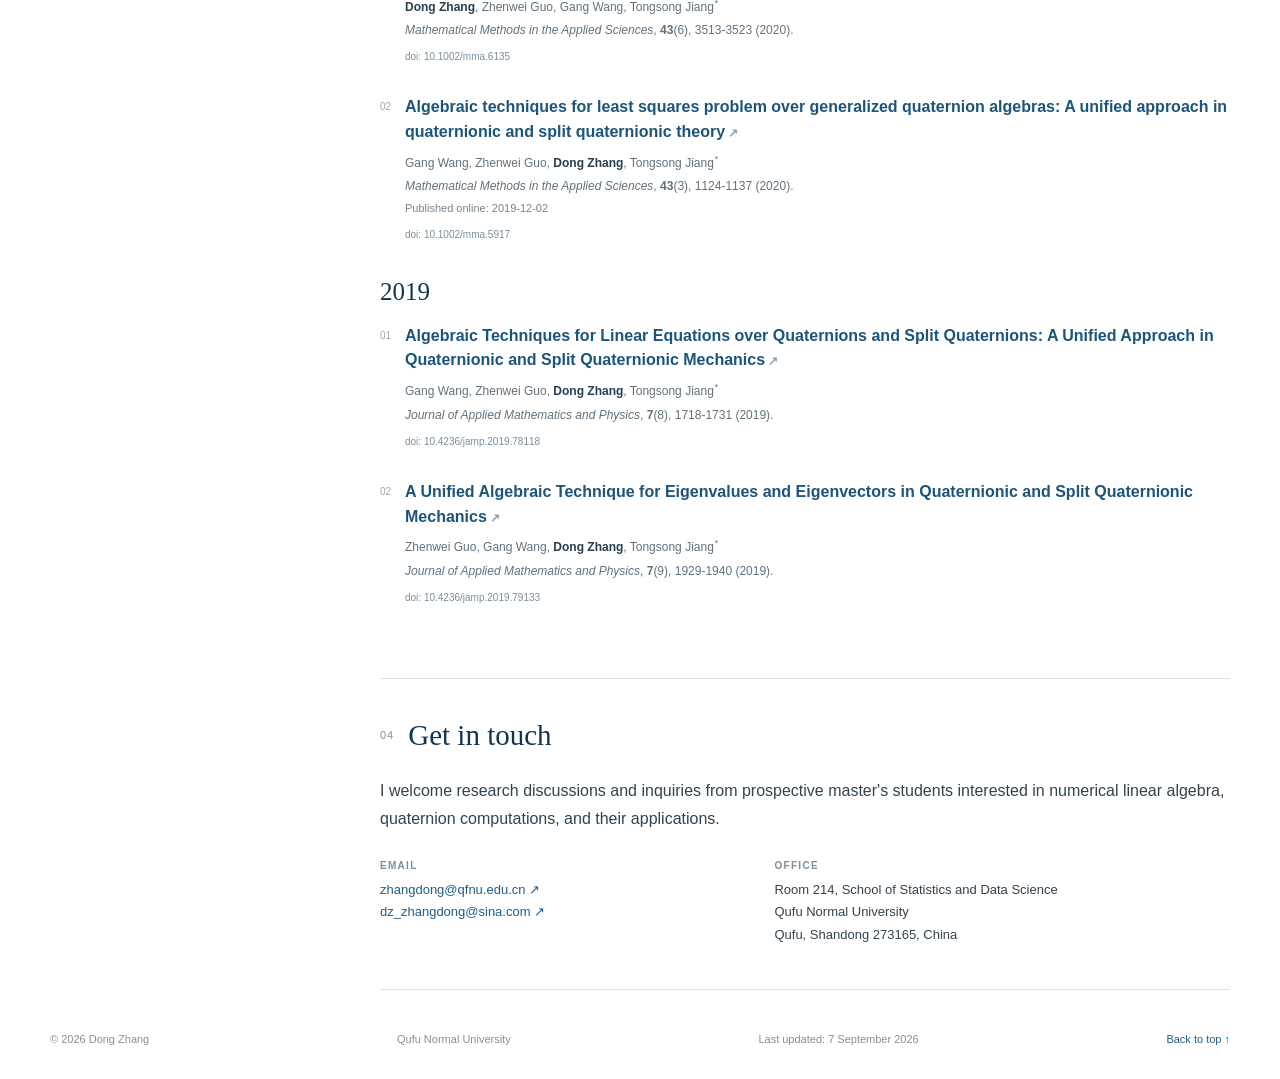
==== commit c476e35f: "Show research project dates as years only" ====
--- a/index.html
+++ b/index.html
@@ -1,2 +1,2 @@
 <!doctype html>
-<html lang="en"><head><meta charset="utf-8"><meta name="viewport" content="width=device-width,initial-scale=1"><title>Dong Zhang (张冬) | Qufu Normal University</title><meta name="description" content="Dong Zhang (张冬), Qufu Normal University. Numerical linear algebra, quaternion matrix computations, publications, and QSVD MATLAB code."><link rel="canonical" href="https://zhangdong1107.github.io/"><meta name="robots" content="index,follow"><link rel="icon" href="/favicon.svg"><link rel="stylesheet" href="/styles.css"></head><body><link rel="preload" as="image" href="/images/dong-zhang.jpg" fetchPriority="high"/><a class="skip-link" href="#main">Skip to content</a><header class="site-header"><a class="wordmark" href="#top">Dong Zhang<span>Academic homepage</span></a><nav aria-label="Main navigation"><a href="#about">About</a><a href="#research">Research</a><a href="#experience">Experience</a><a href="#publications">Publications</a><a href="#contact">Contact</a></nav></header><div class="page-shell" id="top"><aside class="profile"><img class="profile-portrait" src="/images/dong-zhang.jpg" alt="Portrait of Dong Zhang" width="400" height="500" fetchPriority="high"/><h1>Dong Zhang</h1><p class="chinese-name" lang="zh">张冬</p><p class="role">Lecturer · Master&#x27;s Supervisor</p><p class="affiliation">School of Statistics<br/>and Data Science<br/><strong>Qufu Normal University</strong></p><div class="profile-links"><a href="mailto:zhangdong@qfnu.edu.cn">zhangdong@qfnu.edu.cn ↗</a><a href="mailto:dz_zhangdong@sina.com">dz_zhangdong@sina.com ↗</a><a href="https://orcid.org/0000-0003-4688-7762" target="_blank" rel="noreferrer">ORCID ↗</a><a href="http://web.qfnu.edu.cn/zhangdong/zh_CN/index.htm" target="_blank" rel="noreferrer">University profile ↗</a></div><p class="location">Qufu, Shandong, China</p></aside><main id="main"><section id="about" class="intro"><p class="eyebrow">Mathematics · Computation · Applications</p><h2>About me</h2><p>I am a lecturer and master&#x27;s supervisor in the School of Statistics and Data Science at <strong>Qufu Normal University</strong>. I joined the university in May 2025 after receiving my Ph.D. in Mathematics and Physics from North-Eastern Federal University, Russia.</p><p>My research centers on numerical linear algebra and quaternion matrix computations, with applications to color image processing, signal processing, and data analysis.</p><a class="text-link" href="#publications">Explore my publications <span>↓</span></a><a class="qsvd-shortcut" href="/qsvd/">QSVD algorithm &amp; code <span>↘</span></a></section><section id="research"><div class="section-heading"><span class="section-number">01</span><h2>Research interests</h2></div><div class="research-grid"><div><h3>Numerical linear algebra</h3><p>Matrix equations, least squares problems, and numerical analysis.</p></div><div><h3>Quaternion computations</h3><p>Quaternion and related matrix theories and computational methods.</p></div><div><h3>Algebraic structures</h3><p>The structure of groups and algebras.</p></div><div><h3>Images, signals &amp; data</h3><p>Color image processing, signal processing, and big data processing.</p></div></div></section><section id="experience"><div class="section-heading"><span class="section-number">02</span><h2>Experience &amp; education</h2></div><div class="timeline"><div><p class="date">May 2025 — present</p><div><h3>Qufu Normal University</h3><p>Lecturer · Master&#x27;s Supervisor<br/>School of Statistics and Data Science</p></div></div><div><p class="date">2025</p><div><h3>North-Eastern Federal University</h3><p>Ph.D. in Mathematics and Physics<br/>Russia</p></div></div></div><div class="support"><h3>Research support</h3><h4>Projects led</h4><ul class="funding-list"><li><p><strong>October 2025 – September 2028</strong><br>Shandong Provincial Natural Science Foundation<br><em>Role: Project lead</em></p></li><li><p><strong>June 2025 – December 2027</strong><br>Shandong Young Science and Technology Talent Support Program<br>Shandong Association for Science and Technology<br><em>Role: Project lead</em></p></li><li><p><strong>September 2021 – August 2025</strong><br>Specialized Talent Training Program for Russia, Ukraine, and Belarus<br>China Scholarship Council<br><em>Role: Project lead</em></p></li></ul><h4>Projects participated in</h4><ul class="funding-list"><li><p><strong>January 2023 – December 2026</strong><br>Development of Modern Multiscale Splitting Methods and Applications to Permafrost Problems<br>Russian natural science foundation project<br><em>Role: Participant (25 of 30)</em></p></li><li><p><strong>January 2023 – December 2025</strong><br>Novel Computational Methods for Non-local Multiscale Models and Applications<br>Russian natural science foundation project<br><em>Role: Participant (8 of 10)</em></p></li></ul></div></section><section id="publications"><div class="section-heading"><span class="section-number">03</span><h2>Publications</h2><span class="count">29 papers</span></div><p class="section-note">Listed by issue year, or online publication year when an issue has not yet been assigned. An asterisk (*) denotes a corresponding author.</p><nav class="year-nav" aria-label="Publication years"><a href="#year-2027">2027</a><a href="#year-2026">2026</a><a href="#year-2025">2025</a><a href="#year-2024">2024</a><a href="#year-2023">2023</a><a href="#year-2022">2022</a><a href="#year-2021">2021</a><a href="#year-2020">2020</a><a href="#year-2019">2019</a></nav><div class="publication-year" id="year-2027"><h3>2027<span>Assigned issue · online in 2026</span></h3><ol><li><a class="paper-title" href="https://doi.org/10.1016/j.cam.2026.117869" target="_blank" rel="noreferrer">Efficient algorithms for the decomposition of skew-Hermitian and η-Hermitian quaternion matrices<span aria-hidden="true"> ↗</span></a><p class="authors"><span>Gang Wang</span><span>, Chuan Jiang<sup>*</sup></span><span>, <strong>Dong Zhang</strong></span><span>, V. I. Vasil’ev</span></p><p class="citation"><em>Journal of Computational and Applied Mathematics</em>, <strong>489</strong>, 117869 (2027).</p><p class="online-date">Published online: 2026-06-03</p><a class="doi" href="https://doi.org/10.1016/j.cam.2026.117869" target="_blank" rel="noreferrer">doi: 10.1016/j.cam.2026.117869</a></li></ol></div><div class="publication-year" id="year-2026"><h3>2026</h3><ol><li><a class="paper-title" href="https://doi.org/10.25587/3034-7378-2025-4-56-78" target="_blank" rel="noreferrer">Transformer-Based Neural Network Approaches for Speech Recognition and Synthesis in the Sakha Language<span aria-hidden="true"> ↗</span></a><p class="authors">S. P. Stepanov, <strong>Dong Zhang</strong>, A. A. Alekseeva, V. L. Aprosimov, Dj. A. Fedorov, V. S. Leveryev, T. A. Novgorodov, E. S. Podorozhnaya, T. Z. Zakharov</p><p class="citation"><em>Arctic XXI century</em> (2026).</p><p class="online-date">Publication date: 2026-01-17</p><a class="doi" href="https://doi.org/10.25587/3034-7378-2025-4-56-78" target="_blank" rel="noreferrer">doi: 10.25587/3034-7378-2025-4-56-78</a></li><li id="qsvd-aml" class="featured-paper"><span class="code-label">QSVD · Code available</span><a class="paper-title" href="https://doi.org/10.1016/j.aml.2026.110047" target="_blank" rel="noreferrer">A fast universal algorithm for quaternion singular value decomposition<span aria-hidden="true"> ↗</span></a><p class="authors"><span><strong>Dong Zhang</strong></span><span>, Chuan Jiang<sup>*</sup></span><span>, V. I. Vasil’ev</span><span>, Tongsong Jiang<sup>*</sup></span></p><p class="citation"><em>Applied Mathematics Letters</em>, <strong>182</strong>, 110047 (2026).</p><a class="doi" href="https://doi.org/10.1016/j.aml.2026.110047" target="_blank" rel="noreferrer">doi: 10.1016/j.aml.2026.110047</a><div class="paper-software"><a class="download-button" href="/downloads/qsvd-aml-matlab.zip" download="QSVD-AML-MATLAB.zip"><span aria-hidden="true">↓</span> Download MATLAB package</a><span>ZIP · English README · Demo &amp; tests</span><a href="https://github.com/zhangdong1107/QSVD" target="_blank" rel="noreferrer">View on GitHub ↗</a></div></li><li><a class="paper-title" href="https://doi.org/10.1007/s11075-026-02469-7" target="_blank" rel="noreferrer">Efficient algorithms for CUR and generalized CUR decompositions of reduced biquaternion matrices with applications to color image processing<span aria-hidden="true"> ↗</span></a><p class="authors"><span><strong>Dong Zhang</strong></span><span>, Chuan Jiang<sup>*</sup></span><span>, Zhenwei Guo</span><span>, V. I. Vasil’ev</span></p><p class="citation"><em>Numerical Algorithms</em> (2026).</p><p class="online-date">Published online: 2026-08-18 · Advance online publication</p><a class="doi" href="https://doi.org/10.1007/s11075-026-02469-7" target="_blank" rel="noreferrer">doi: 10.1007/s11075-026-02469-7</a></li><li><a class="paper-title" href="https://doi.org/10.1007/s11075-026-02452-2" target="_blank" rel="noreferrer">Quaternion full-rank factorization algorithm with application to multi-scale color face recognition<span aria-hidden="true"> ↗</span></a><p class="authors"><span>Gang Wang</span><span>, Chuan Jiang<sup>*</sup></span><span>, <strong>Dong Zhang</strong></span><span>, V. I. Vasil’ev</span></p><p class="citation"><em>Numerical Algorithms</em> (2026).</p><p class="online-date">Published online: 2026-07-30 · Advance online publication</p><a class="doi" href="https://doi.org/10.1007/s11075-026-02452-2" target="_blank" rel="noreferrer">doi: 10.1007/s11075-026-02452-2</a></li><li><a class="paper-title" href="https://doi.org/10.1016/j.cam.2025.116964" target="_blank" rel="noreferrer">Two efficient algorithms for the commutative quaternion equality constrained least squares problem<span aria-hidden="true"> ↗</span></a><p class="authors"><span><strong>Dong Zhang</strong></span><span>, Tongsong Jiang<sup>*</sup></span><span>, Gang Wang<sup>*</sup></span><span>, V. I. Vasil’ev<sup>*</sup></span></p><p class="citation"><em>Journal of Computational and Applied Mathematics</em>, <strong>474</strong>, 116964 (2026).</p><p class="online-date">Published online: 2025-07-30</p><a class="doi" href="https://doi.org/10.1016/j.cam.2025.116964" target="_blank" rel="noreferrer">doi: 10.1016/j.cam.2025.116964</a></li></ol></div><div class="publication-year" id="year-2025"><h3>2025</h3><ol><li><a class="paper-title" href="https://doi.org/10.1016/j.amc.2024.129268" target="_blank" rel="noreferrer">An algebraic algorithm for the total least squares problem in commutative quaternionic theory<span aria-hidden="true"> ↗</span></a><p class="authors"><span>Tongsong Jiang<sup>*</sup></span><span>, <strong>Dong Zhang</strong><sup>*</sup></span><span>, Zhenwei Guo</span><span>, V.I. Vasil&#x27;ev</span></p><p class="citation"><em>Applied Mathematics and Computation</em>, <strong>494</strong>, 129268 (2025).</p><a class="doi" href="https://doi.org/10.1016/j.amc.2024.129268" target="_blank" rel="noreferrer">doi: 10.1016/j.amc.2024.129268</a></li><li><a class="paper-title" href="https://doi.org/10.1117/1.JEI.34.1.013054" target="_blank" rel="noreferrer">Singular value decomposition of split quaternion matrices and its applications for color image processing<span aria-hidden="true"> ↗</span></a><p class="authors"><span>Chuan Jiang<sup>*</sup></span><span>, Gang Wang<sup>*</sup></span><span>, <strong>Dong Zhang</strong></span><span>, Zhenwei Guo</span></p><p class="citation"><em>Journal of Electronic Imaging</em>, <strong>34</strong>(1), 013054 (2025).</p><a class="doi" href="https://doi.org/10.1117/1.JEI.34.1.013054" target="_blank" rel="noreferrer">doi: 10.1117/1.JEI.34.1.013054</a></li><li><a class="paper-title" href="https://doi.org/10.1016/j.jfranklin.2025.107508" target="_blank" rel="noreferrer">Color image watermarking scheme based on singular value decomposition of split quaternion matrices<span aria-hidden="true"> ↗</span></a><p class="authors"><span>Gang Wang</span><span>, Tongsong Jiang<sup>*</sup></span><span>, <strong>Dong Zhang</strong><sup>*</sup></span><span>, V.I. Vasil’ev</span></p><p class="citation"><em>Journal of the Franklin Institute</em>, <strong>362</strong>(3), 107508 (2025).</p><a class="doi" href="https://doi.org/10.1016/j.jfranklin.2025.107508" target="_blank" rel="noreferrer">doi: 10.1016/j.jfranklin.2025.107508</a></li></ol></div><div class="publication-year" id="year-2024"><h3>2024</h3><ol><li><a class="paper-title" href="https://doi.org/10.1007/s40314-024-02739-x" target="_blank" rel="noreferrer">An algebraic algorithm for the diagonalization of a biquaternion matrix in the biquaternionic mechanics<span aria-hidden="true"> ↗</span></a><p class="authors"><span><strong>Dong Zhang</strong></span><span>, Tongsong Jiang<sup>*</sup></span><span>, Zhenwei Guo</span><span>, V. I. Vasil’ev<sup>*</sup></span></p><p class="citation"><em>Computational and Applied Mathematics</em>, <strong>43</strong>(4), 221 (2024).</p><a class="doi" href="https://doi.org/10.1007/s40314-024-02739-x" target="_blank" rel="noreferrer">doi: 10.1007/s40314-024-02739-x</a></li><li><a class="paper-title" href="https://doi.org/10.1007/s40314-024-02755-x" target="_blank" rel="noreferrer">Real and complex solutions of the total least squares problem in commutative quaternionic theory<span aria-hidden="true"> ↗</span></a><p class="authors"><span><strong>Dong Zhang</strong></span><span>, Tongsong Jiang<sup>*</sup></span><span>, Zhenwei Guo</span><span>, V. I. Vasil’ev<sup>*</sup></span></p><p class="citation"><em>Computational and Applied Mathematics</em>, <strong>43</strong>(4), 235 (2024).</p><a class="doi" href="https://doi.org/10.1007/s40314-024-02755-x" target="_blank" rel="noreferrer">doi: 10.1007/s40314-024-02755-x</a></li><li><a class="paper-title" href="https://doi.org/10.1002/mma.9916" target="_blank" rel="noreferrer">Algebraic algorithms for a class of Schrödinger equations in split quaternionic mechanics<span aria-hidden="true"> ↗</span></a><p class="authors"><span>Tongsong Jiang<sup>*</sup></span><span>, Gang Wang</span><span>, Zhenwei Guo</span><span>, <strong>Dong Zhang</strong></span></p><p class="citation"><em>Mathematical Methods in the Applied Sciences</em>, <strong>47</strong>(7), 6205-6215 (2024).</p><a class="doi" href="https://doi.org/10.1002/mma.9916" target="_blank" rel="noreferrer">doi: 10.1002/mma.9916</a></li><li><a class="paper-title" href="https://doi.org/10.1016/j.aml.2023.108975" target="_blank" rel="noreferrer">A fast algorithm for the Schrödinger equation in quaternionic quantum mechanics<span aria-hidden="true"> ↗</span></a><p class="authors"><span>Tongsong Jiang<sup>*</sup></span><span>, Zhenwei Guo<sup>*</sup></span><span>, <strong>Dong Zhang</strong></span><span>, V.I. Vasil’ev</span></p><p class="citation"><em>Applied Mathematics Letters</em>, <strong>150</strong>, 108975 (2024).</p><p class="online-date">Published online: 2023-12-21</p><a class="doi" href="https://doi.org/10.1016/j.aml.2023.108975" target="_blank" rel="noreferrer">doi: 10.1016/j.aml.2023.108975</a></li><li><a class="paper-title" href="https://doi.org/10.1080/03081087.2022.2158167" target="_blank" rel="noreferrer">Two novel numerical methods for the diagonalisation of a reduced biquaternion matrix in the reduced biquaternionic algebra<span aria-hidden="true"> ↗</span></a><p class="authors"><span><strong>Dong Zhang</strong></span><span>, Tongsong Jiang<sup>*</sup></span><span>, Gang Wang</span><span>, V. I. Vasil&#x27;ev</span></p><p class="citation"><em>Linear and Multilinear Algebra</em>, <strong>72</strong>(1), 139-152 (2024).</p><p class="online-date">Published online: 2023-01-10</p><a class="doi" href="https://doi.org/10.1080/03081087.2022.2158167" target="_blank" rel="noreferrer">doi: 10.1080/03081087.2022.2158167</a></li><li><a class="paper-title" href="https://doi.org/10.1007/s11075-023-01571-4" target="_blank" rel="noreferrer">A complex structure-preserving algorithm for computing the singular value decomposition of a quaternion matrix and its applications<span aria-hidden="true"> ↗</span></a><p class="authors"><span><strong>Dong Zhang</strong></span><span>, Tongsong Jiang<sup>*</sup></span><span>, Chuan Jiang<sup>*</sup></span><span>, Gang Wang</span></p><p class="citation"><em>Numerical Algorithms</em>, <strong>95</strong>(1), 267-283 (2024).</p><p class="online-date">Published online: 2023-06-30</p><a class="doi" href="https://doi.org/10.1007/s11075-023-01571-4" target="_blank" rel="noreferrer">doi: 10.1007/s11075-023-01571-4</a></li><li><a class="paper-title" href="https://doi.org/10.1016/j.amc.2023.128291" target="_blank" rel="noreferrer">On singular value decomposition and generalized inverse of a commutative quaternion matrix and applications<span aria-hidden="true"> ↗</span></a><p class="authors"><span><strong>Dong Zhang</strong></span><span>, Tongsong Jiang<sup>*</sup></span><span>, Gang Wang</span><span>, V.I. Vasil&#x27;ev</span></p><p class="citation"><em>Applied Mathematics and Computation</em>, <strong>460</strong>, 128291 (2024).</p><p class="online-date">Published online: 2023-08-24</p><a class="doi" href="https://doi.org/10.1016/j.amc.2023.128291" target="_blank" rel="noreferrer">doi: 10.1016/j.amc.2023.128291</a></li></ol></div><div class="publication-year" id="year-2023"><h3>2023</h3><ol><li><a class="paper-title" href="https://doi.org/10.32523/2306-6172-2023-11-4-130-142" target="_blank" rel="noreferrer">Two algebraic algorithms for the LU decomposition of commutative quaternion matrices and their applications<span aria-hidden="true"> ↗</span></a><p class="authors"><span><strong>Dong Zhang</strong></span></p><p class="citation"><em>Eurasian Journal of Mathematical and Computer Applications</em>, <strong>11</strong>(4), 130-142 (2023).</p><a class="doi" href="https://doi.org/10.32523/2306-6172-2023-11-4-130-142" target="_blank" rel="noreferrer">doi: 10.32523/2306-6172-2023-11-4-130-142</a></li><li><a class="paper-title" href="https://doi.org/10.1155/2023/4599585" target="_blank" rel="noreferrer">Algebraic Techniques for Canonical Forms and Applications in Split Quaternionic Mechanics<span aria-hidden="true"> ↗</span></a><p class="authors"><span>Tongsong Jiang<sup>*</sup></span><span>, <strong>Dong Zhang</strong></span><span>, Zhenwei Guo</span><span>, Gang Wang</span><span>, V. I. Vasil’ev</span></p><p class="citation"><em>Journal of Mathematics</em>, <strong>2023</strong>, 4599585 (2023).</p><a class="doi" href="https://doi.org/10.1155/2023/4599585" target="_blank" rel="noreferrer">doi: 10.1155/2023/4599585</a></li><li><a class="paper-title" href="https://doi.org/10.1140/epjp/s13360-023-04419-x" target="_blank" rel="noreferrer">An efficient method for the total least squares problem in reduced biquaternionic electromagnetics<span aria-hidden="true"> ↗</span></a><p class="authors"><span><strong>Dong Zhang</strong></span><span>, Tongsong Jiang<sup>*</sup></span><span>, Gang Wang</span><span>, V. I. Vasil’ev</span></p><p class="citation"><em>The European Physical Journal Plus</em>, <strong>138</strong>(9), 826 (2023).</p><a class="doi" href="https://doi.org/10.1140/epjp/s13360-023-04419-x" target="_blank" rel="noreferrer">doi: 10.1140/epjp/s13360-023-04419-x</a></li><li><a class="paper-title" href="https://doi.org/10.1007/s40314-023-02377-9" target="_blank" rel="noreferrer">An efficient method for the split quaternion equality constrained least squares problem in split quaternionic mechanics<span aria-hidden="true"> ↗</span></a><p class="authors"><span>Gang Wang</span><span>, Tongsong Jiang<sup>*</sup></span><span>, <strong>Dong Zhang</strong></span><span>, V. I. Vasil’ev<sup>*</sup></span></p><p class="citation"><em>Computational and Applied Mathematics</em>, <strong>42</strong>(6), 258 (2023).</p><a class="doi" href="https://doi.org/10.1007/s40314-023-02377-9" target="_blank" rel="noreferrer">doi: 10.1007/s40314-023-02377-9</a></li><li><a class="paper-title" href="https://doi.org/10.1002/mma.8603" target="_blank" rel="noreferrer">Algebraic methods for equality constrained least squares problems in commutative quaternionic theory<span aria-hidden="true"> ↗</span></a><p class="authors"><span><strong>Dong Zhang</strong></span><span>, Gang Wang</span><span>, V. I. Vasil&#x27;ev<sup>*</sup></span><span>, Tongsong Jiang<sup>*</sup></span></p><p class="citation"><em>Mathematical Methods in the Applied Sciences</em>, <strong>46</strong>(2), 1699-1708 (2023).</p><p class="online-date">Published online: 2022-08-10</p><a class="doi" href="https://doi.org/10.1002/mma.8603" target="_blank" rel="noreferrer">doi: 10.1002/mma.8603</a></li></ol></div><div class="publication-year" id="year-2022"><h3>2022</h3><ol><li><a class="paper-title" href="https://doi.org/10.1007/s11075-022-01310-1" target="_blank" rel="noreferrer">A complex structure-preserving algorithm for the full rank decomposition of quaternion matrices and its applications<span aria-hidden="true"> ↗</span></a><p class="authors"><span>Gang Wang</span><span>, <strong>Dong Zhang</strong></span><span>, Vasily. I. Vasiliev<sup>*</sup></span><span>, Tongsong Jiang<sup>*</sup></span></p><p class="citation"><em>Numerical Algorithms</em>, <strong>91</strong>(4), 1461-1481 (2022).</p><a class="doi" href="https://doi.org/10.1007/s11075-022-01310-1" target="_blank" rel="noreferrer">doi: 10.1007/s11075-022-01310-1</a></li><li><a class="paper-title" href="https://doi.org/10.1140/epjp/s13360-022-02794-5" target="_blank" rel="noreferrer">Algebraic techniques for Maxwell’s equations in commutative quaternionic electromagnetics<span aria-hidden="true"> ↗</span></a><p class="authors"><span>Zhenwei Guo</span><span>, <strong>Dong Zhang</strong></span><span>, Vasily. I. Vasiliev<sup>*</sup></span><span>, Tongsong Jiang<sup>*</sup></span></p><p class="citation"><em>The European Physical Journal Plus</em>, <strong>137</strong>(5), 577 (2022).</p><a class="doi" href="https://doi.org/10.1140/epjp/s13360-022-02794-5" target="_blank" rel="noreferrer">doi: 10.1140/epjp/s13360-022-02794-5</a></li></ol></div><div class="publication-year" id="year-2021"><h3>2021</h3><ol><li><a class="paper-title" href="https://doi.org/10.1007/s10092-021-00424-7" target="_blank" rel="noreferrer">A complex structure-preserving algorithm for split quaternion matrix LDU decomposition in split quaternion mechanics<span aria-hidden="true"> ↗</span></a><p class="authors"><span>Gang Wang</span><span>, Tongsong Jiang<sup>*</sup></span><span>, Zhenwei Guo</span><span>, <strong>Dong Zhang</strong></span></p><p class="citation"><em>Calcolo</em>, <strong>58</strong>(3), 34 (2021).</p><a class="doi" href="https://doi.org/10.1007/s10092-021-00424-7" target="_blank" rel="noreferrer">doi: 10.1007/s10092-021-00424-7</a></li><li><a class="paper-title" href="https://doi.org/10.1142/S0219498821500808" target="_blank" rel="noreferrer">Cramer’s rule over quaternions and split quaternions: A unified algebraic approach in quaternionic and split quaternionic mechanics<span aria-hidden="true"> ↗</span></a><p class="authors"><span>Gang Wang</span><span>, <strong>Dong Zhang</strong></span><span>, Zhenwei Guo</span><span>, Tongsong Jiang<sup>*</sup></span></p><p class="citation"><em>Journal of Algebra and Its Applications</em>, <strong>20</strong>(5), 2150080 (2021).</p><p class="online-date">Published online: 2020-04-14</p><a class="doi" href="https://doi.org/10.1142/S0219498821500808" target="_blank" rel="noreferrer">doi: 10.1142/S0219498821500808</a></li></ol></div><div class="publication-year" id="year-2020"><h3>2020</h3><ol><li><a class="paper-title" href="https://doi.org/10.1002/mma.6135" target="_blank" rel="noreferrer">Algebraic techniques for least squares problems in commutative quaternionic theory<span aria-hidden="true"> ↗</span></a><p class="authors"><span><strong>Dong Zhang</strong></span><span>, Zhenwei Guo</span><span>, Gang Wang</span><span>, Tongsong Jiang<sup>*</sup></span></p><p class="citation"><em>Mathematical Methods in the Applied Sciences</em>, <strong>43</strong>(6), 3513-3523 (2020).</p><a class="doi" href="https://doi.org/10.1002/mma.6135" target="_blank" rel="noreferrer">doi: 10.1002/mma.6135</a></li><li><a class="paper-title" href="https://doi.org/10.1002/mma.5917" target="_blank" rel="noreferrer">Algebraic techniques for least squares problem over generalized quaternion algebras: A unified approach in quaternionic and split quaternionic theory<span aria-hidden="true"> ↗</span></a><p class="authors"><span>Gang Wang</span><span>, Zhenwei Guo</span><span>, <strong>Dong Zhang</strong></span><span>, Tongsong Jiang<sup>*</sup></span></p><p class="citation"><em>Mathematical Methods in the Applied Sciences</em>, <strong>43</strong>(3), 1124-1137 (2020).</p><p class="online-date">Published online: 2019-12-02</p><a class="doi" href="https://doi.org/10.1002/mma.5917" target="_blank" rel="noreferrer">doi: 10.1002/mma.5917</a></li></ol></div><div class="publication-year" id="year-2019"><h3>2019</h3><ol><li><a class="paper-title" href="https://doi.org/10.4236/jamp.2019.78118" target="_blank" rel="noreferrer">Algebraic Techniques for Linear Equations over Quaternions and Split Quaternions: A Unified Approach in Quaternionic and Split Quaternionic Mechanics<span aria-hidden="true"> ↗</span></a><p class="authors"><span>Gang Wang</span><span>, Zhenwei Guo</span><span>, <strong>Dong Zhang</strong></span><span>, Tongsong Jiang<sup>*</sup></span></p><p class="citation"><em>Journal of Applied Mathematics and Physics</em>, <strong>7</strong>(8), 1718-1731 (2019).</p><a class="doi" href="https://doi.org/10.4236/jamp.2019.78118" target="_blank" rel="noreferrer">doi: 10.4236/jamp.2019.78118</a></li><li><a class="paper-title" href="https://doi.org/10.4236/jamp.2019.79133" target="_blank" rel="noreferrer">A Unified Algebraic Technique for Eigenvalues and Eigenvectors in Quaternionic and Split Quaternionic Mechanics<span aria-hidden="true"> ↗</span></a><p class="authors"><span>Zhenwei Guo</span><span>, Gang Wang</span><span>, <strong>Dong Zhang</strong></span><span>, Tongsong Jiang<sup>*</sup></span></p><p class="citation"><em>Journal of Applied Mathematics and Physics</em>, <strong>7</strong>(9), 1929-1940 (2019).</p><a class="doi" href="https://doi.org/10.4236/jamp.2019.79133" target="_blank" rel="noreferrer">doi: 10.4236/jamp.2019.79133</a></li></ol></div></section><section id="contact"><div class="section-heading"><span class="section-number">04</span><h2>Get in touch</h2></div><p>I welcome research discussions and inquiries from prospective master&#x27;s students interested in numerical linear algebra, quaternion computations, and their applications.</p><div class="contact-grid"><div><h3>Email</h3><a href="mailto:zhangdong@qfnu.edu.cn">zhangdong@qfnu.edu.cn ↗</a><a href="mailto:dz_zhangdong@sina.com">dz_zhangdong@sina.com ↗</a></div><div><h3>Office</h3><p>Room 214, School of Statistics and Data Science<br/>Qufu Normal University<br/>Qufu, Shandong 273165, China</p></div></div></section></main></div><footer><span>© 2026 Dong Zhang</span><span>Qufu Normal University</span><span>Last updated: <time dateTime="2026-09-07">7 September 2026</time></span><a href="#top">Back to top ↑</a></footer></body></html>
+<html lang="en"><head><meta charset="utf-8"><meta name="viewport" content="width=device-width,initial-scale=1"><title>Dong Zhang (张冬) | Qufu Normal University</title><meta name="description" content="Dong Zhang (张冬), Qufu Normal University. Numerical linear algebra, quaternion matrix computations, publications, and QSVD MATLAB code."><link rel="canonical" href="https://zhangdong1107.github.io/"><meta name="robots" content="index,follow"><link rel="icon" href="/favicon.svg"><link rel="stylesheet" href="/styles.css"></head><body><link rel="preload" as="image" href="/images/dong-zhang.jpg" fetchPriority="high"/><a class="skip-link" href="#main">Skip to content</a><header class="site-header"><a class="wordmark" href="#top">Dong Zhang<span>Academic homepage</span></a><nav aria-label="Main navigation"><a href="#about">About</a><a href="#research">Research</a><a href="#experience">Experience</a><a href="#publications">Publications</a><a href="#contact">Contact</a></nav></header><div class="page-shell" id="top"><aside class="profile"><img class="profile-portrait" src="/images/dong-zhang.jpg" alt="Portrait of Dong Zhang" width="400" height="500" fetchPriority="high"/><h1>Dong Zhang</h1><p class="chinese-name" lang="zh">张冬</p><p class="role">Lecturer · Master&#x27;s Supervisor</p><p class="affiliation">School of Statistics<br/>and Data Science<br/><strong>Qufu Normal University</strong></p><div class="profile-links"><a href="mailto:zhangdong@qfnu.edu.cn">zhangdong@qfnu.edu.cn ↗</a><a href="mailto:dz_zhangdong@sina.com">dz_zhangdong@sina.com ↗</a><a href="https://orcid.org/0000-0003-4688-7762" target="_blank" rel="noreferrer">ORCID ↗</a><a href="http://web.qfnu.edu.cn/zhangdong/zh_CN/index.htm" target="_blank" rel="noreferrer">University profile ↗</a></div><p class="location">Qufu, Shandong, China</p></aside><main id="main"><section id="about" class="intro"><p class="eyebrow">Mathematics · Computation · Applications</p><h2>About me</h2><p>I am a lecturer and master&#x27;s supervisor in the School of Statistics and Data Science at <strong>Qufu Normal University</strong>. I joined the university in May 2025 after receiving my Ph.D. in Mathematics and Physics from North-Eastern Federal University, Russia.</p><p>My research centers on numerical linear algebra and quaternion matrix computations, with applications to color image processing, signal processing, and data analysis.</p><a class="text-link" href="#publications">Explore my publications <span>↓</span></a><a class="qsvd-shortcut" href="/qsvd/">QSVD algorithm &amp; code <span>↘</span></a></section><section id="research"><div class="section-heading"><span class="section-number">01</span><h2>Research interests</h2></div><div class="research-grid"><div><h3>Numerical linear algebra</h3><p>Matrix equations, least squares problems, and numerical analysis.</p></div><div><h3>Quaternion computations</h3><p>Quaternion and related matrix theories and computational methods.</p></div><div><h3>Algebraic structures</h3><p>The structure of groups and algebras.</p></div><div><h3>Images, signals &amp; data</h3><p>Color image processing, signal processing, and big data processing.</p></div></div></section><section id="experience"><div class="section-heading"><span class="section-number">02</span><h2>Experience &amp; education</h2></div><div class="timeline"><div><p class="date">May 2025 — present</p><div><h3>Qufu Normal University</h3><p>Lecturer · Master&#x27;s Supervisor<br/>School of Statistics and Data Science</p></div></div><div><p class="date">2025</p><div><h3>North-Eastern Federal University</h3><p>Ph.D. in Mathematics and Physics<br/>Russia</p></div></div></div><div class="support"><h3>Research support</h3><h4>Projects led</h4><ul class="funding-list"><li><p><strong>2025 – 2028</strong><br>Shandong Provincial Natural Science Foundation<br><em>Role: Project lead</em></p></li><li><p><strong>2025 – 2027</strong><br>Shandong Young Science and Technology Talent Support Program<br>Shandong Association for Science and Technology<br><em>Role: Project lead</em></p></li><li><p><strong>2021 – 2025</strong><br>Specialized Talent Training Program for Russia, Ukraine, and Belarus<br>China Scholarship Council<br><em>Role: Project lead</em></p></li></ul><h4>Projects participated in</h4><ul class="funding-list"><li><p><strong>2023 – 2026</strong><br>Development of Modern Multiscale Splitting Methods and Applications to Permafrost Problems<br>Russian natural science foundation project<br><em>Role: Participant (25 of 30)</em></p></li><li><p><strong>2023 – 2025</strong><br>Novel Computational Methods for Non-local Multiscale Models and Applications<br>Russian natural science foundation project<br><em>Role: Participant (8 of 10)</em></p></li></ul></div></section><section id="publications"><div class="section-heading"><span class="section-number">03</span><h2>Publications</h2><span class="count">29 papers</span></div><p class="section-note">Listed by issue year, or online publication year when an issue has not yet been assigned. An asterisk (*) denotes a corresponding author.</p><nav class="year-nav" aria-label="Publication years"><a href="#year-2027">2027</a><a href="#year-2026">2026</a><a href="#year-2025">2025</a><a href="#year-2024">2024</a><a href="#year-2023">2023</a><a href="#year-2022">2022</a><a href="#year-2021">2021</a><a href="#year-2020">2020</a><a href="#year-2019">2019</a></nav><div class="publication-year" id="year-2027"><h3>2027<span>Assigned issue · online in 2026</span></h3><ol><li><a class="paper-title" href="https://doi.org/10.1016/j.cam.2026.117869" target="_blank" rel="noreferrer">Efficient algorithms for the decomposition of skew-Hermitian and η-Hermitian quaternion matrices<span aria-hidden="true"> ↗</span></a><p class="authors"><span>Gang Wang</span><span>, Chuan Jiang<sup>*</sup></span><span>, <strong>Dong Zhang</strong></span><span>, V. I. Vasil’ev</span></p><p class="citation"><em>Journal of Computational and Applied Mathematics</em>, <strong>489</strong>, 117869 (2027).</p><p class="online-date">Published online: 2026-06-03</p><a class="doi" href="https://doi.org/10.1016/j.cam.2026.117869" target="_blank" rel="noreferrer">doi: 10.1016/j.cam.2026.117869</a></li></ol></div><div class="publication-year" id="year-2026"><h3>2026</h3><ol><li><a class="paper-title" href="https://doi.org/10.25587/3034-7378-2025-4-56-78" target="_blank" rel="noreferrer">Transformer-Based Neural Network Approaches for Speech Recognition and Synthesis in the Sakha Language<span aria-hidden="true"> ↗</span></a><p class="authors">S. P. Stepanov, <strong>Dong Zhang</strong>, A. A. Alekseeva, V. L. Aprosimov, Dj. A. Fedorov, V. S. Leveryev, T. A. Novgorodov, E. S. Podorozhnaya, T. Z. Zakharov</p><p class="citation"><em>Arctic XXI century</em> (2026).</p><p class="online-date">Publication date: 2026-01-17</p><a class="doi" href="https://doi.org/10.25587/3034-7378-2025-4-56-78" target="_blank" rel="noreferrer">doi: 10.25587/3034-7378-2025-4-56-78</a></li><li id="qsvd-aml" class="featured-paper"><span class="code-label">QSVD · Code available</span><a class="paper-title" href="https://doi.org/10.1016/j.aml.2026.110047" target="_blank" rel="noreferrer">A fast universal algorithm for quaternion singular value decomposition<span aria-hidden="true"> ↗</span></a><p class="authors"><span><strong>Dong Zhang</strong></span><span>, Chuan Jiang<sup>*</sup></span><span>, V. I. Vasil’ev</span><span>, Tongsong Jiang<sup>*</sup></span></p><p class="citation"><em>Applied Mathematics Letters</em>, <strong>182</strong>, 110047 (2026).</p><a class="doi" href="https://doi.org/10.1016/j.aml.2026.110047" target="_blank" rel="noreferrer">doi: 10.1016/j.aml.2026.110047</a><div class="paper-software"><a class="download-button" href="/downloads/qsvd-aml-matlab.zip" download="QSVD-AML-MATLAB.zip"><span aria-hidden="true">↓</span> Download MATLAB package</a><span>ZIP · English README · Demo &amp; tests</span><a href="https://github.com/zhangdong1107/QSVD" target="_blank" rel="noreferrer">View on GitHub ↗</a></div></li><li><a class="paper-title" href="https://doi.org/10.1007/s11075-026-02469-7" target="_blank" rel="noreferrer">Efficient algorithms for CUR and generalized CUR decompositions of reduced biquaternion matrices with applications to color image processing<span aria-hidden="true"> ↗</span></a><p class="authors"><span><strong>Dong Zhang</strong></span><span>, Chuan Jiang<sup>*</sup></span><span>, Zhenwei Guo</span><span>, V. I. Vasil’ev</span></p><p class="citation"><em>Numerical Algorithms</em> (2026).</p><p class="online-date">Published online: 2026-08-18 · Advance online publication</p><a class="doi" href="https://doi.org/10.1007/s11075-026-02469-7" target="_blank" rel="noreferrer">doi: 10.1007/s11075-026-02469-7</a></li><li><a class="paper-title" href="https://doi.org/10.1007/s11075-026-02452-2" target="_blank" rel="noreferrer">Quaternion full-rank factorization algorithm with application to multi-scale color face recognition<span aria-hidden="true"> ↗</span></a><p class="authors"><span>Gang Wang</span><span>, Chuan Jiang<sup>*</sup></span><span>, <strong>Dong Zhang</strong></span><span>, V. I. Vasil’ev</span></p><p class="citation"><em>Numerical Algorithms</em> (2026).</p><p class="online-date">Published online: 2026-07-30 · Advance online publication</p><a class="doi" href="https://doi.org/10.1007/s11075-026-02452-2" target="_blank" rel="noreferrer">doi: 10.1007/s11075-026-02452-2</a></li><li><a class="paper-title" href="https://doi.org/10.1016/j.cam.2025.116964" target="_blank" rel="noreferrer">Two efficient algorithms for the commutative quaternion equality constrained least squares problem<span aria-hidden="true"> ↗</span></a><p class="authors"><span><strong>Dong Zhang</strong></span><span>, Tongsong Jiang<sup>*</sup></span><span>, Gang Wang<sup>*</sup></span><span>, V. I. Vasil’ev<sup>*</sup></span></p><p class="citation"><em>Journal of Computational and Applied Mathematics</em>, <strong>474</strong>, 116964 (2026).</p><p class="online-date">Published online: 2025-07-30</p><a class="doi" href="https://doi.org/10.1016/j.cam.2025.116964" target="_blank" rel="noreferrer">doi: 10.1016/j.cam.2025.116964</a></li></ol></div><div class="publication-year" id="year-2025"><h3>2025</h3><ol><li><a class="paper-title" href="https://doi.org/10.1016/j.amc.2024.129268" target="_blank" rel="noreferrer">An algebraic algorithm for the total least squares problem in commutative quaternionic theory<span aria-hidden="true"> ↗</span></a><p class="authors"><span>Tongsong Jiang<sup>*</sup></span><span>, <strong>Dong Zhang</strong><sup>*</sup></span><span>, Zhenwei Guo</span><span>, V.I. Vasil&#x27;ev</span></p><p class="citation"><em>Applied Mathematics and Computation</em>, <strong>494</strong>, 129268 (2025).</p><a class="doi" href="https://doi.org/10.1016/j.amc.2024.129268" target="_blank" rel="noreferrer">doi: 10.1016/j.amc.2024.129268</a></li><li><a class="paper-title" href="https://doi.org/10.1117/1.JEI.34.1.013054" target="_blank" rel="noreferrer">Singular value decomposition of split quaternion matrices and its applications for color image processing<span aria-hidden="true"> ↗</span></a><p class="authors"><span>Chuan Jiang<sup>*</sup></span><span>, Gang Wang<sup>*</sup></span><span>, <strong>Dong Zhang</strong></span><span>, Zhenwei Guo</span></p><p class="citation"><em>Journal of Electronic Imaging</em>, <strong>34</strong>(1), 013054 (2025).</p><a class="doi" href="https://doi.org/10.1117/1.JEI.34.1.013054" target="_blank" rel="noreferrer">doi: 10.1117/1.JEI.34.1.013054</a></li><li><a class="paper-title" href="https://doi.org/10.1016/j.jfranklin.2025.107508" target="_blank" rel="noreferrer">Color image watermarking scheme based on singular value decomposition of split quaternion matrices<span aria-hidden="true"> ↗</span></a><p class="authors"><span>Gang Wang</span><span>, Tongsong Jiang<sup>*</sup></span><span>, <strong>Dong Zhang</strong><sup>*</sup></span><span>, V.I. Vasil’ev</span></p><p class="citation"><em>Journal of the Franklin Institute</em>, <strong>362</strong>(3), 107508 (2025).</p><a class="doi" href="https://doi.org/10.1016/j.jfranklin.2025.107508" target="_blank" rel="noreferrer">doi: 10.1016/j.jfranklin.2025.107508</a></li></ol></div><div class="publication-year" id="year-2024"><h3>2024</h3><ol><li><a class="paper-title" href="https://doi.org/10.1007/s40314-024-02739-x" target="_blank" rel="noreferrer">An algebraic algorithm for the diagonalization of a biquaternion matrix in the biquaternionic mechanics<span aria-hidden="true"> ↗</span></a><p class="authors"><span><strong>Dong Zhang</strong></span><span>, Tongsong Jiang<sup>*</sup></span><span>, Zhenwei Guo</span><span>, V. I. Vasil’ev<sup>*</sup></span></p><p class="citation"><em>Computational and Applied Mathematics</em>, <strong>43</strong>(4), 221 (2024).</p><a class="doi" href="https://doi.org/10.1007/s40314-024-02739-x" target="_blank" rel="noreferrer">doi: 10.1007/s40314-024-02739-x</a></li><li><a class="paper-title" href="https://doi.org/10.1007/s40314-024-02755-x" target="_blank" rel="noreferrer">Real and complex solutions of the total least squares problem in commutative quaternionic theory<span aria-hidden="true"> ↗</span></a><p class="authors"><span><strong>Dong Zhang</strong></span><span>, Tongsong Jiang<sup>*</sup></span><span>, Zhenwei Guo</span><span>, V. I. Vasil’ev<sup>*</sup></span></p><p class="citation"><em>Computational and Applied Mathematics</em>, <strong>43</strong>(4), 235 (2024).</p><a class="doi" href="https://doi.org/10.1007/s40314-024-02755-x" target="_blank" rel="noreferrer">doi: 10.1007/s40314-024-02755-x</a></li><li><a class="paper-title" href="https://doi.org/10.1002/mma.9916" target="_blank" rel="noreferrer">Algebraic algorithms for a class of Schrödinger equations in split quaternionic mechanics<span aria-hidden="true"> ↗</span></a><p class="authors"><span>Tongsong Jiang<sup>*</sup></span><span>, Gang Wang</span><span>, Zhenwei Guo</span><span>, <strong>Dong Zhang</strong></span></p><p class="citation"><em>Mathematical Methods in the Applied Sciences</em>, <strong>47</strong>(7), 6205-6215 (2024).</p><a class="doi" href="https://doi.org/10.1002/mma.9916" target="_blank" rel="noreferrer">doi: 10.1002/mma.9916</a></li><li><a class="paper-title" href="https://doi.org/10.1016/j.aml.2023.108975" target="_blank" rel="noreferrer">A fast algorithm for the Schrödinger equation in quaternionic quantum mechanics<span aria-hidden="true"> ↗</span></a><p class="authors"><span>Tongsong Jiang<sup>*</sup></span><span>, Zhenwei Guo<sup>*</sup></span><span>, <strong>Dong Zhang</strong></span><span>, V.I. Vasil’ev</span></p><p class="citation"><em>Applied Mathematics Letters</em>, <strong>150</strong>, 108975 (2024).</p><p class="online-date">Published online: 2023-12-21</p><a class="doi" href="https://doi.org/10.1016/j.aml.2023.108975" target="_blank" rel="noreferrer">doi: 10.1016/j.aml.2023.108975</a></li><li><a class="paper-title" href="https://doi.org/10.1080/03081087.2022.2158167" target="_blank" rel="noreferrer">Two novel numerical methods for the diagonalisation of a reduced biquaternion matrix in the reduced biquaternionic algebra<span aria-hidden="true"> ↗</span></a><p class="authors"><span><strong>Dong Zhang</strong></span><span>, Tongsong Jiang<sup>*</sup></span><span>, Gang Wang</span><span>, V. I. Vasil&#x27;ev</span></p><p class="citation"><em>Linear and Multilinear Algebra</em>, <strong>72</strong>(1), 139-152 (2024).</p><p class="online-date">Published online: 2023-01-10</p><a class="doi" href="https://doi.org/10.1080/03081087.2022.2158167" target="_blank" rel="noreferrer">doi: 10.1080/03081087.2022.2158167</a></li><li><a class="paper-title" href="https://doi.org/10.1007/s11075-023-01571-4" target="_blank" rel="noreferrer">A complex structure-preserving algorithm for computing the singular value decomposition of a quaternion matrix and its applications<span aria-hidden="true"> ↗</span></a><p class="authors"><span><strong>Dong Zhang</strong></span><span>, Tongsong Jiang<sup>*</sup></span><span>, Chuan Jiang<sup>*</sup></span><span>, Gang Wang</span></p><p class="citation"><em>Numerical Algorithms</em>, <strong>95</strong>(1), 267-283 (2024).</p><p class="online-date">Published online: 2023-06-30</p><a class="doi" href="https://doi.org/10.1007/s11075-023-01571-4" target="_blank" rel="noreferrer">doi: 10.1007/s11075-023-01571-4</a></li><li><a class="paper-title" href="https://doi.org/10.1016/j.amc.2023.128291" target="_blank" rel="noreferrer">On singular value decomposition and generalized inverse of a commutative quaternion matrix and applications<span aria-hidden="true"> ↗</span></a><p class="authors"><span><strong>Dong Zhang</strong></span><span>, Tongsong Jiang<sup>*</sup></span><span>, Gang Wang</span><span>, V.I. Vasil&#x27;ev</span></p><p class="citation"><em>Applied Mathematics and Computation</em>, <strong>460</strong>, 128291 (2024).</p><p class="online-date">Published online: 2023-08-24</p><a class="doi" href="https://doi.org/10.1016/j.amc.2023.128291" target="_blank" rel="noreferrer">doi: 10.1016/j.amc.2023.128291</a></li></ol></div><div class="publication-year" id="year-2023"><h3>2023</h3><ol><li><a class="paper-title" href="https://doi.org/10.32523/2306-6172-2023-11-4-130-142" target="_blank" rel="noreferrer">Two algebraic algorithms for the LU decomposition of commutative quaternion matrices and their applications<span aria-hidden="true"> ↗</span></a><p class="authors"><span><strong>Dong Zhang</strong></span></p><p class="citation"><em>Eurasian Journal of Mathematical and Computer Applications</em>, <strong>11</strong>(4), 130-142 (2023).</p><a class="doi" href="https://doi.org/10.32523/2306-6172-2023-11-4-130-142" target="_blank" rel="noreferrer">doi: 10.32523/2306-6172-2023-11-4-130-142</a></li><li><a class="paper-title" href="https://doi.org/10.1155/2023/4599585" target="_blank" rel="noreferrer">Algebraic Techniques for Canonical Forms and Applications in Split Quaternionic Mechanics<span aria-hidden="true"> ↗</span></a><p class="authors"><span>Tongsong Jiang<sup>*</sup></span><span>, <strong>Dong Zhang</strong></span><span>, Zhenwei Guo</span><span>, Gang Wang</span><span>, V. I. Vasil’ev</span></p><p class="citation"><em>Journal of Mathematics</em>, <strong>2023</strong>, 4599585 (2023).</p><a class="doi" href="https://doi.org/10.1155/2023/4599585" target="_blank" rel="noreferrer">doi: 10.1155/2023/4599585</a></li><li><a class="paper-title" href="https://doi.org/10.1140/epjp/s13360-023-04419-x" target="_blank" rel="noreferrer">An efficient method for the total least squares problem in reduced biquaternionic electromagnetics<span aria-hidden="true"> ↗</span></a><p class="authors"><span><strong>Dong Zhang</strong></span><span>, Tongsong Jiang<sup>*</sup></span><span>, Gang Wang</span><span>, V. I. Vasil’ev</span></p><p class="citation"><em>The European Physical Journal Plus</em>, <strong>138</strong>(9), 826 (2023).</p><a class="doi" href="https://doi.org/10.1140/epjp/s13360-023-04419-x" target="_blank" rel="noreferrer">doi: 10.1140/epjp/s13360-023-04419-x</a></li><li><a class="paper-title" href="https://doi.org/10.1007/s40314-023-02377-9" target="_blank" rel="noreferrer">An efficient method for the split quaternion equality constrained least squares problem in split quaternionic mechanics<span aria-hidden="true"> ↗</span></a><p class="authors"><span>Gang Wang</span><span>, Tongsong Jiang<sup>*</sup></span><span>, <strong>Dong Zhang</strong></span><span>, V. I. Vasil’ev<sup>*</sup></span></p><p class="citation"><em>Computational and Applied Mathematics</em>, <strong>42</strong>(6), 258 (2023).</p><a class="doi" href="https://doi.org/10.1007/s40314-023-02377-9" target="_blank" rel="noreferrer">doi: 10.1007/s40314-023-02377-9</a></li><li><a class="paper-title" href="https://doi.org/10.1002/mma.8603" target="_blank" rel="noreferrer">Algebraic methods for equality constrained least squares problems in commutative quaternionic theory<span aria-hidden="true"> ↗</span></a><p class="authors"><span><strong>Dong Zhang</strong></span><span>, Gang Wang</span><span>, V. I. Vasil&#x27;ev<sup>*</sup></span><span>, Tongsong Jiang<sup>*</sup></span></p><p class="citation"><em>Mathematical Methods in the Applied Sciences</em>, <strong>46</strong>(2), 1699-1708 (2023).</p><p class="online-date">Published online: 2022-08-10</p><a class="doi" href="https://doi.org/10.1002/mma.8603" target="_blank" rel="noreferrer">doi: 10.1002/mma.8603</a></li></ol></div><div class="publication-year" id="year-2022"><h3>2022</h3><ol><li><a class="paper-title" href="https://doi.org/10.1007/s11075-022-01310-1" target="_blank" rel="noreferrer">A complex structure-preserving algorithm for the full rank decomposition of quaternion matrices and its applications<span aria-hidden="true"> ↗</span></a><p class="authors"><span>Gang Wang</span><span>, <strong>Dong Zhang</strong></span><span>, Vasily. I. Vasiliev<sup>*</sup></span><span>, Tongsong Jiang<sup>*</sup></span></p><p class="citation"><em>Numerical Algorithms</em>, <strong>91</strong>(4), 1461-1481 (2022).</p><a class="doi" href="https://doi.org/10.1007/s11075-022-01310-1" target="_blank" rel="noreferrer">doi: 10.1007/s11075-022-01310-1</a></li><li><a class="paper-title" href="https://doi.org/10.1140/epjp/s13360-022-02794-5" target="_blank" rel="noreferrer">Algebraic techniques for Maxwell’s equations in commutative quaternionic electromagnetics<span aria-hidden="true"> ↗</span></a><p class="authors"><span>Zhenwei Guo</span><span>, <strong>Dong Zhang</strong></span><span>, Vasily. I. Vasiliev<sup>*</sup></span><span>, Tongsong Jiang<sup>*</sup></span></p><p class="citation"><em>The European Physical Journal Plus</em>, <strong>137</strong>(5), 577 (2022).</p><a class="doi" href="https://doi.org/10.1140/epjp/s13360-022-02794-5" target="_blank" rel="noreferrer">doi: 10.1140/epjp/s13360-022-02794-5</a></li></ol></div><div class="publication-year" id="year-2021"><h3>2021</h3><ol><li><a class="paper-title" href="https://doi.org/10.1007/s10092-021-00424-7" target="_blank" rel="noreferrer">A complex structure-preserving algorithm for split quaternion matrix LDU decomposition in split quaternion mechanics<span aria-hidden="true"> ↗</span></a><p class="authors"><span>Gang Wang</span><span>, Tongsong Jiang<sup>*</sup></span><span>, Zhenwei Guo</span><span>, <strong>Dong Zhang</strong></span></p><p class="citation"><em>Calcolo</em>, <strong>58</strong>(3), 34 (2021).</p><a class="doi" href="https://doi.org/10.1007/s10092-021-00424-7" target="_blank" rel="noreferrer">doi: 10.1007/s10092-021-00424-7</a></li><li><a class="paper-title" href="https://doi.org/10.1142/S0219498821500808" target="_blank" rel="noreferrer">Cramer’s rule over quaternions and split quaternions: A unified algebraic approach in quaternionic and split quaternionic mechanics<span aria-hidden="true"> ↗</span></a><p class="authors"><span>Gang Wang</span><span>, <strong>Dong Zhang</strong></span><span>, Zhenwei Guo</span><span>, Tongsong Jiang<sup>*</sup></span></p><p class="citation"><em>Journal of Algebra and Its Applications</em>, <strong>20</strong>(5), 2150080 (2021).</p><p class="online-date">Published online: 2020-04-14</p><a class="doi" href="https://doi.org/10.1142/S0219498821500808" target="_blank" rel="noreferrer">doi: 10.1142/S0219498821500808</a></li></ol></div><div class="publication-year" id="year-2020"><h3>2020</h3><ol><li><a class="paper-title" href="https://doi.org/10.1002/mma.6135" target="_blank" rel="noreferrer">Algebraic techniques for least squares problems in commutative quaternionic theory<span aria-hidden="true"> ↗</span></a><p class="authors"><span><strong>Dong Zhang</strong></span><span>, Zhenwei Guo</span><span>, Gang Wang</span><span>, Tongsong Jiang<sup>*</sup></span></p><p class="citation"><em>Mathematical Methods in the Applied Sciences</em>, <strong>43</strong>(6), 3513-3523 (2020).</p><a class="doi" href="https://doi.org/10.1002/mma.6135" target="_blank" rel="noreferrer">doi: 10.1002/mma.6135</a></li><li><a class="paper-title" href="https://doi.org/10.1002/mma.5917" target="_blank" rel="noreferrer">Algebraic techniques for least squares problem over generalized quaternion algebras: A unified approach in quaternionic and split quaternionic theory<span aria-hidden="true"> ↗</span></a><p class="authors"><span>Gang Wang</span><span>, Zhenwei Guo</span><span>, <strong>Dong Zhang</strong></span><span>, Tongsong Jiang<sup>*</sup></span></p><p class="citation"><em>Mathematical Methods in the Applied Sciences</em>, <strong>43</strong>(3), 1124-1137 (2020).</p><p class="online-date">Published online: 2019-12-02</p><a class="doi" href="https://doi.org/10.1002/mma.5917" target="_blank" rel="noreferrer">doi: 10.1002/mma.5917</a></li></ol></div><div class="publication-year" id="year-2019"><h3>2019</h3><ol><li><a class="paper-title" href="https://doi.org/10.4236/jamp.2019.78118" target="_blank" rel="noreferrer">Algebraic Techniques for Linear Equations over Quaternions and Split Quaternions: A Unified Approach in Quaternionic and Split Quaternionic Mechanics<span aria-hidden="true"> ↗</span></a><p class="authors"><span>Gang Wang</span><span>, Zhenwei Guo</span><span>, <strong>Dong Zhang</strong></span><span>, Tongsong Jiang<sup>*</sup></span></p><p class="citation"><em>Journal of Applied Mathematics and Physics</em>, <strong>7</strong>(8), 1718-1731 (2019).</p><a class="doi" href="https://doi.org/10.4236/jamp.2019.78118" target="_blank" rel="noreferrer">doi: 10.4236/jamp.2019.78118</a></li><li><a class="paper-title" href="https://doi.org/10.4236/jamp.2019.79133" target="_blank" rel="noreferrer">A Unified Algebraic Technique for Eigenvalues and Eigenvectors in Quaternionic and Split Quaternionic Mechanics<span aria-hidden="true"> ↗</span></a><p class="authors"><span>Zhenwei Guo</span><span>, Gang Wang</span><span>, <strong>Dong Zhang</strong></span><span>, Tongsong Jiang<sup>*</sup></span></p><p class="citation"><em>Journal of Applied Mathematics and Physics</em>, <strong>7</strong>(9), 1929-1940 (2019).</p><a class="doi" href="https://doi.org/10.4236/jamp.2019.79133" target="_blank" rel="noreferrer">doi: 10.4236/jamp.2019.79133</a></li></ol></div></section><section id="contact"><div class="section-heading"><span class="section-number">04</span><h2>Get in touch</h2></div><p>I welcome research discussions and inquiries from prospective master&#x27;s students interested in numerical linear algebra, quaternion computations, and their applications.</p><div class="contact-grid"><div><h3>Email</h3><a href="mailto:zhangdong@qfnu.edu.cn">zhangdong@qfnu.edu.cn ↗</a><a href="mailto:dz_zhangdong@sina.com">dz_zhangdong@sina.com ↗</a></div><div><h3>Office</h3><p>Room 214, School of Statistics and Data Science<br/>Qufu Normal University<br/>Qufu, Shandong 273165, China</p></div></div></section></main></div><footer><span>© 2026 Dong Zhang</span><span>Qufu Normal University</span><span>Last updated: <time dateTime="2026-09-07">7 September 2026</time></span><a href="#top">Back to top ↑</a></footer></body></html>
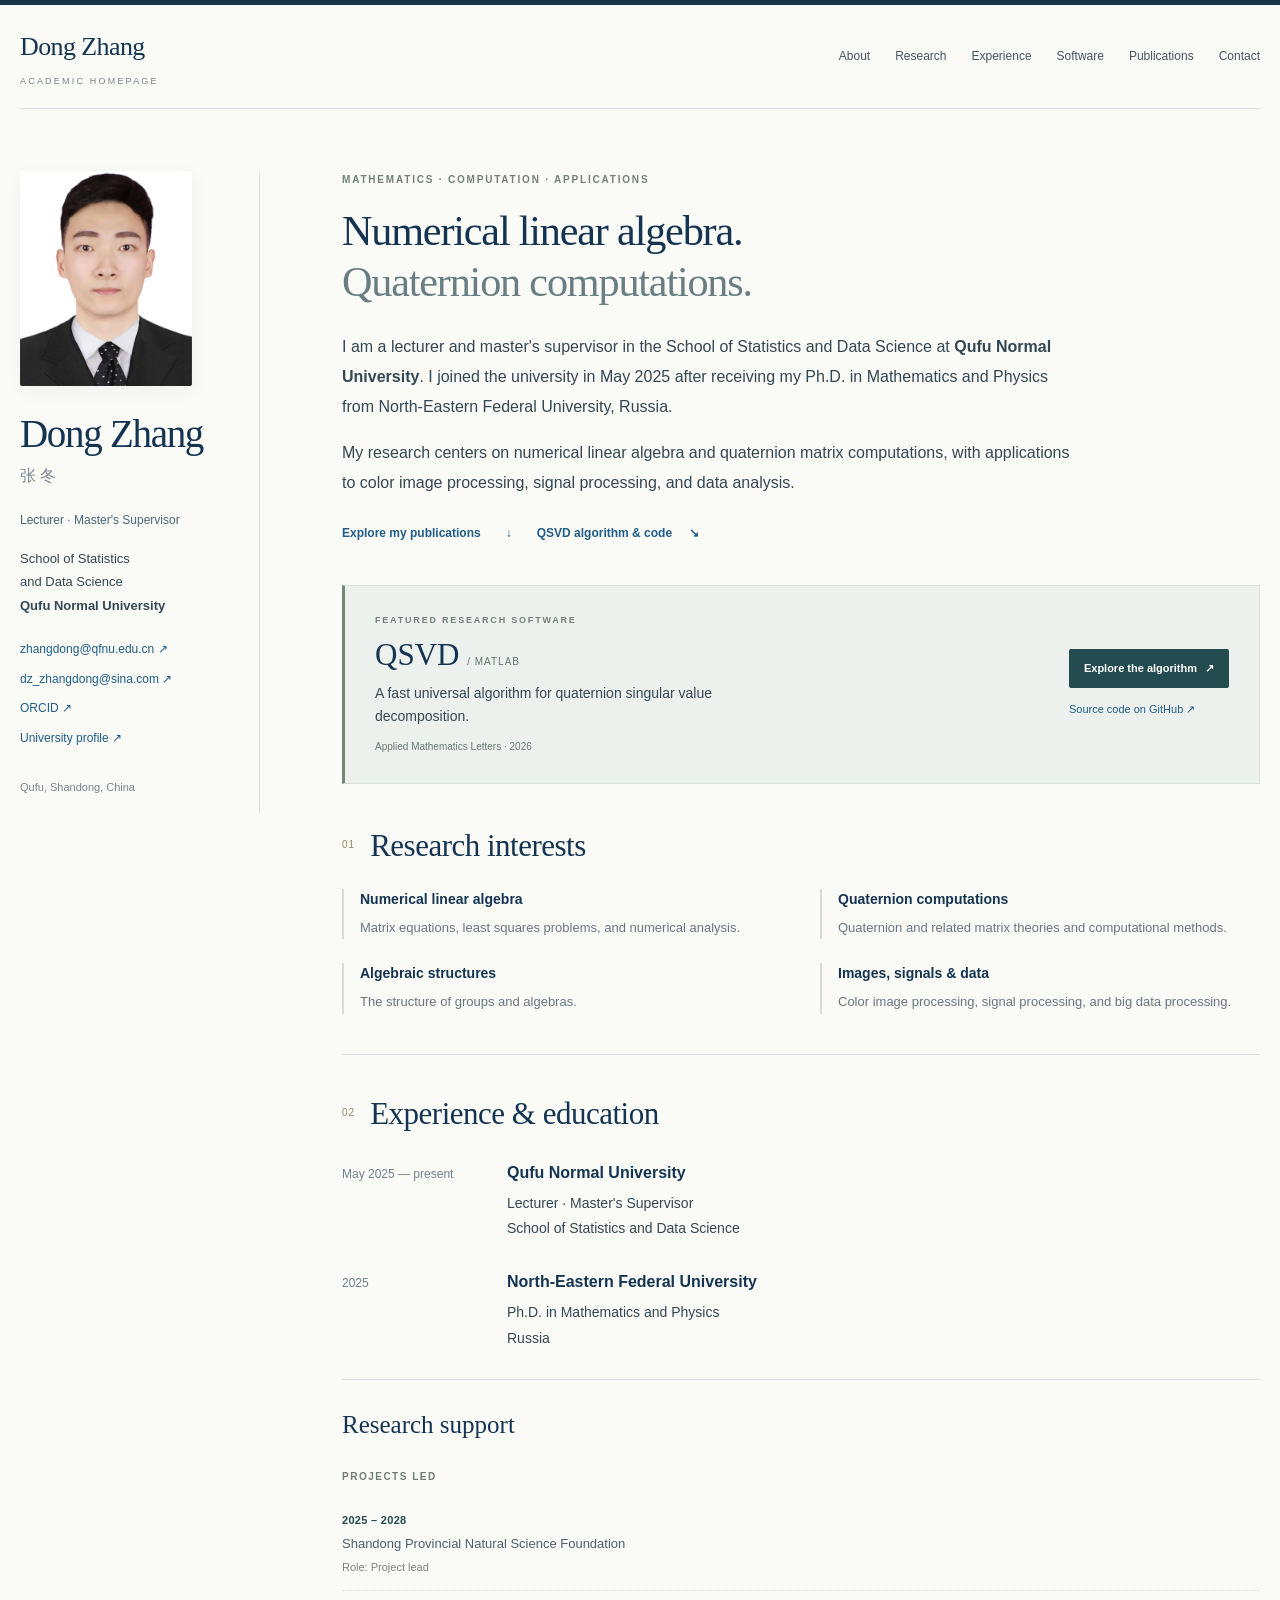
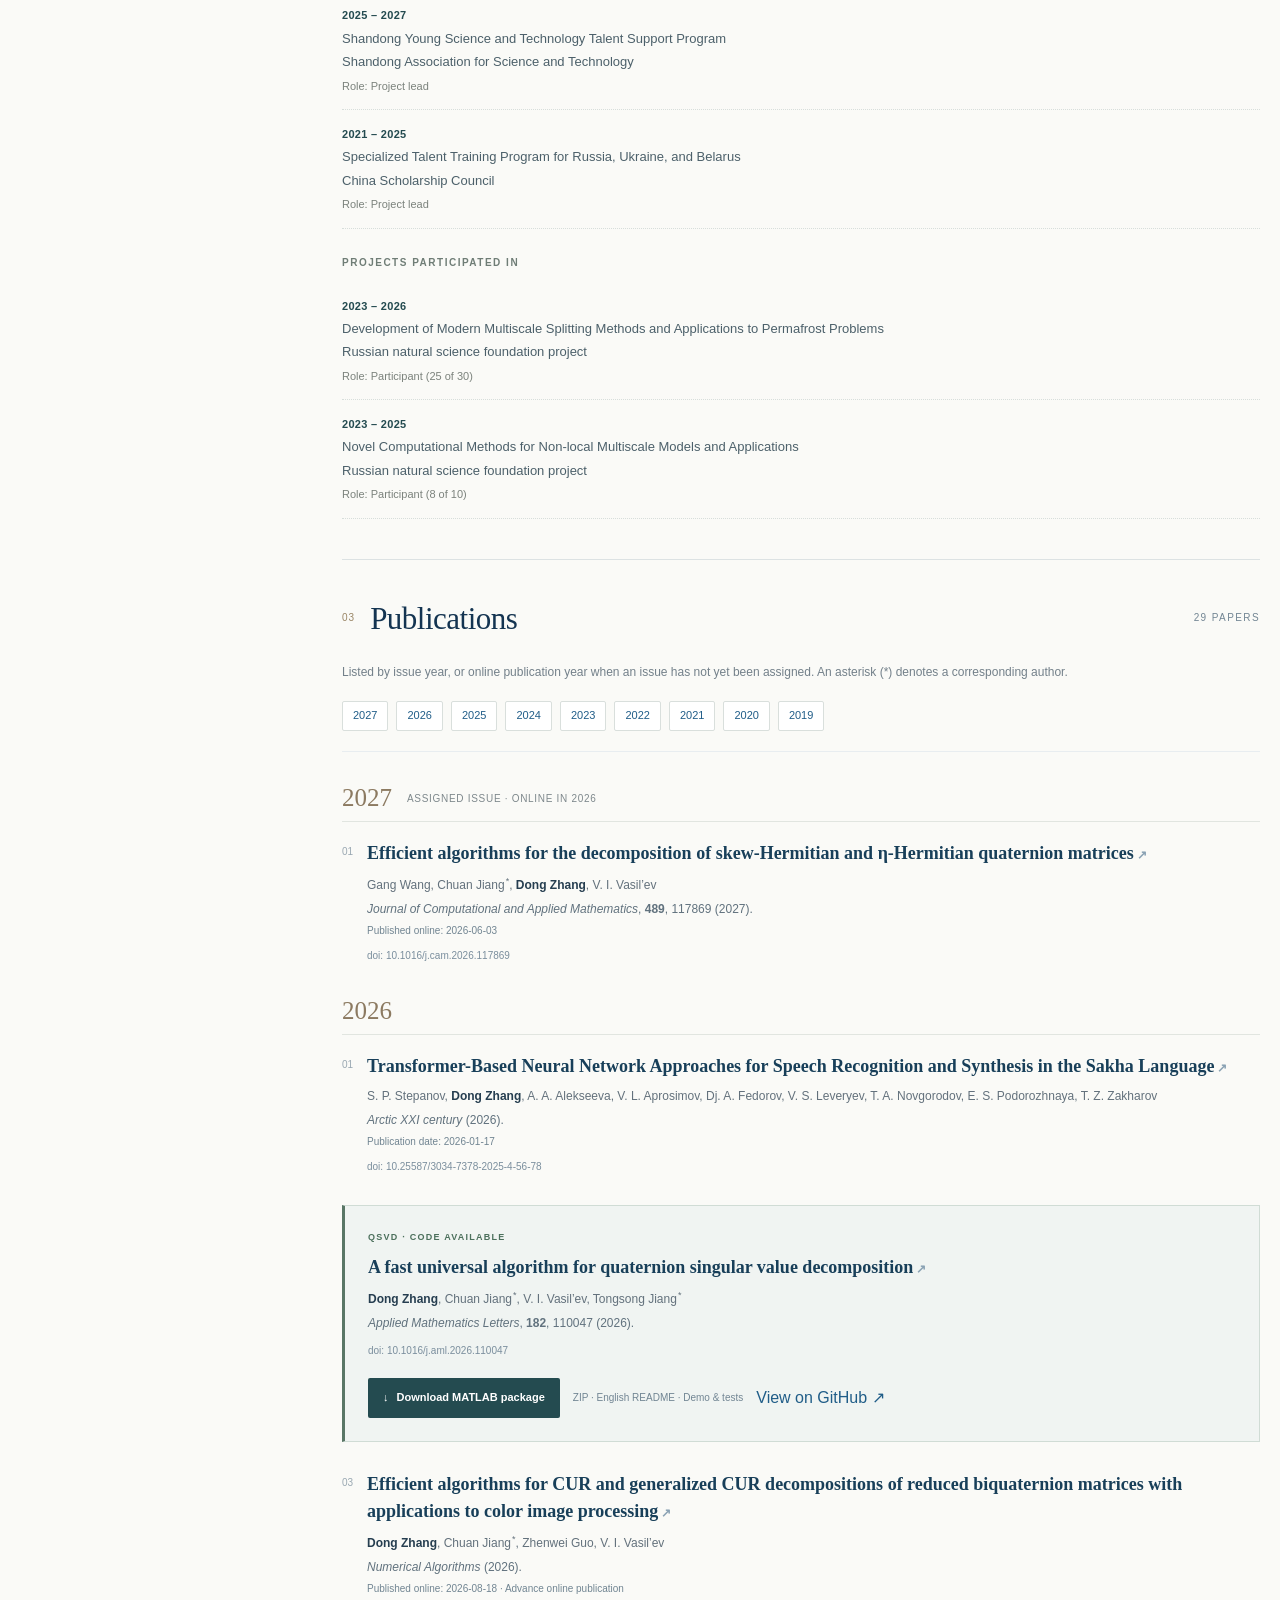
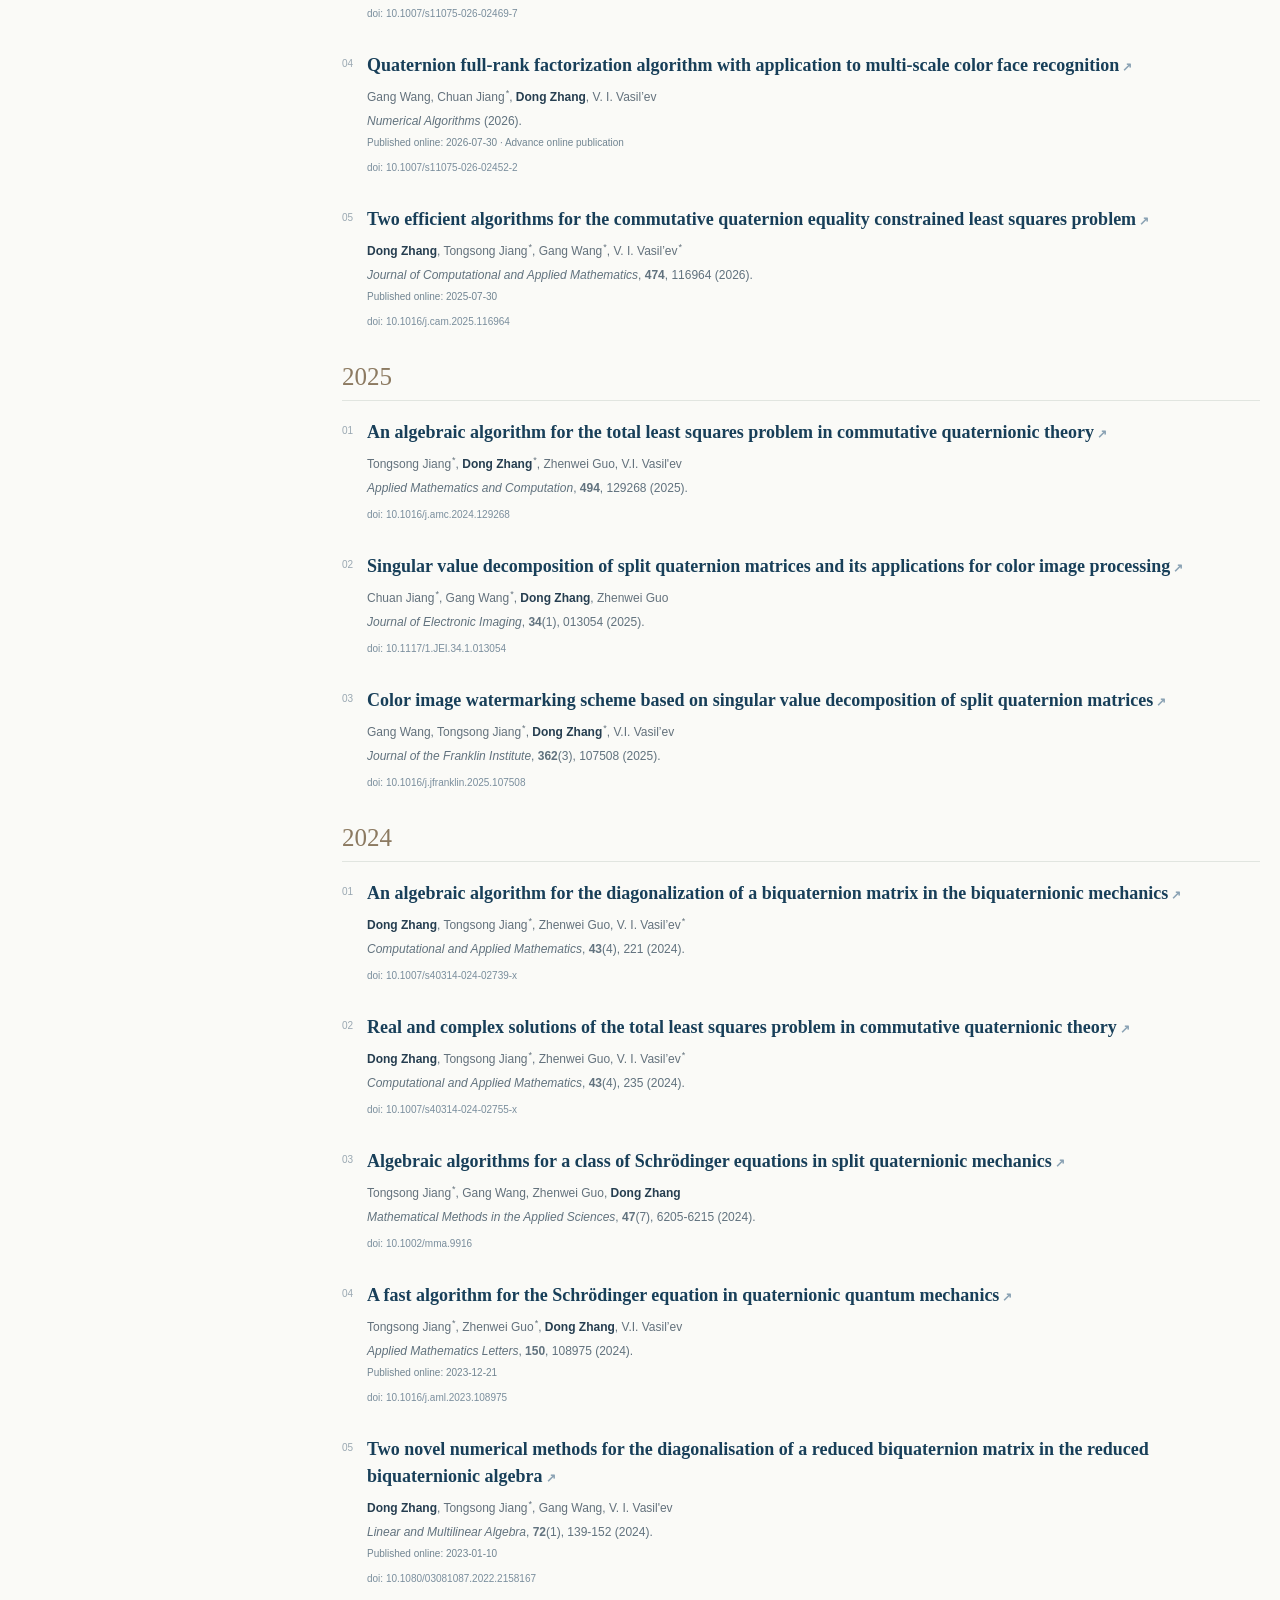
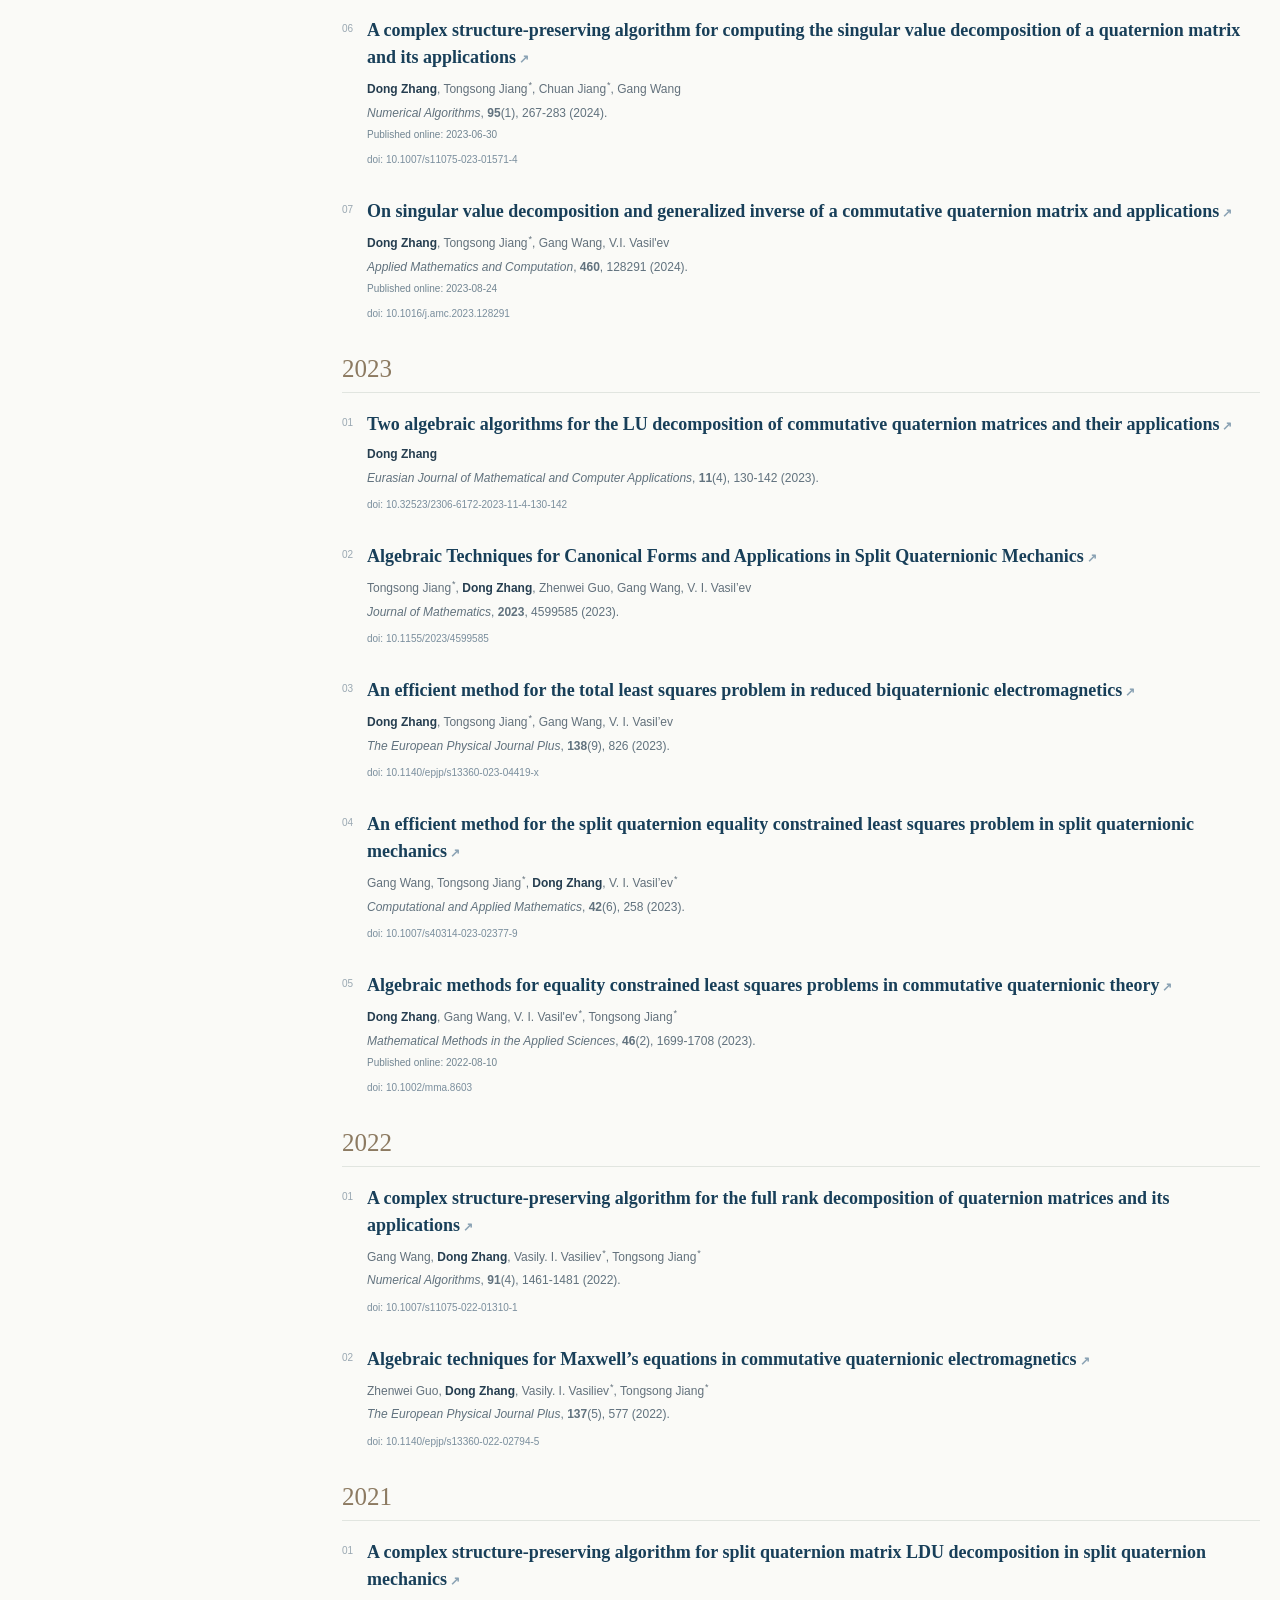
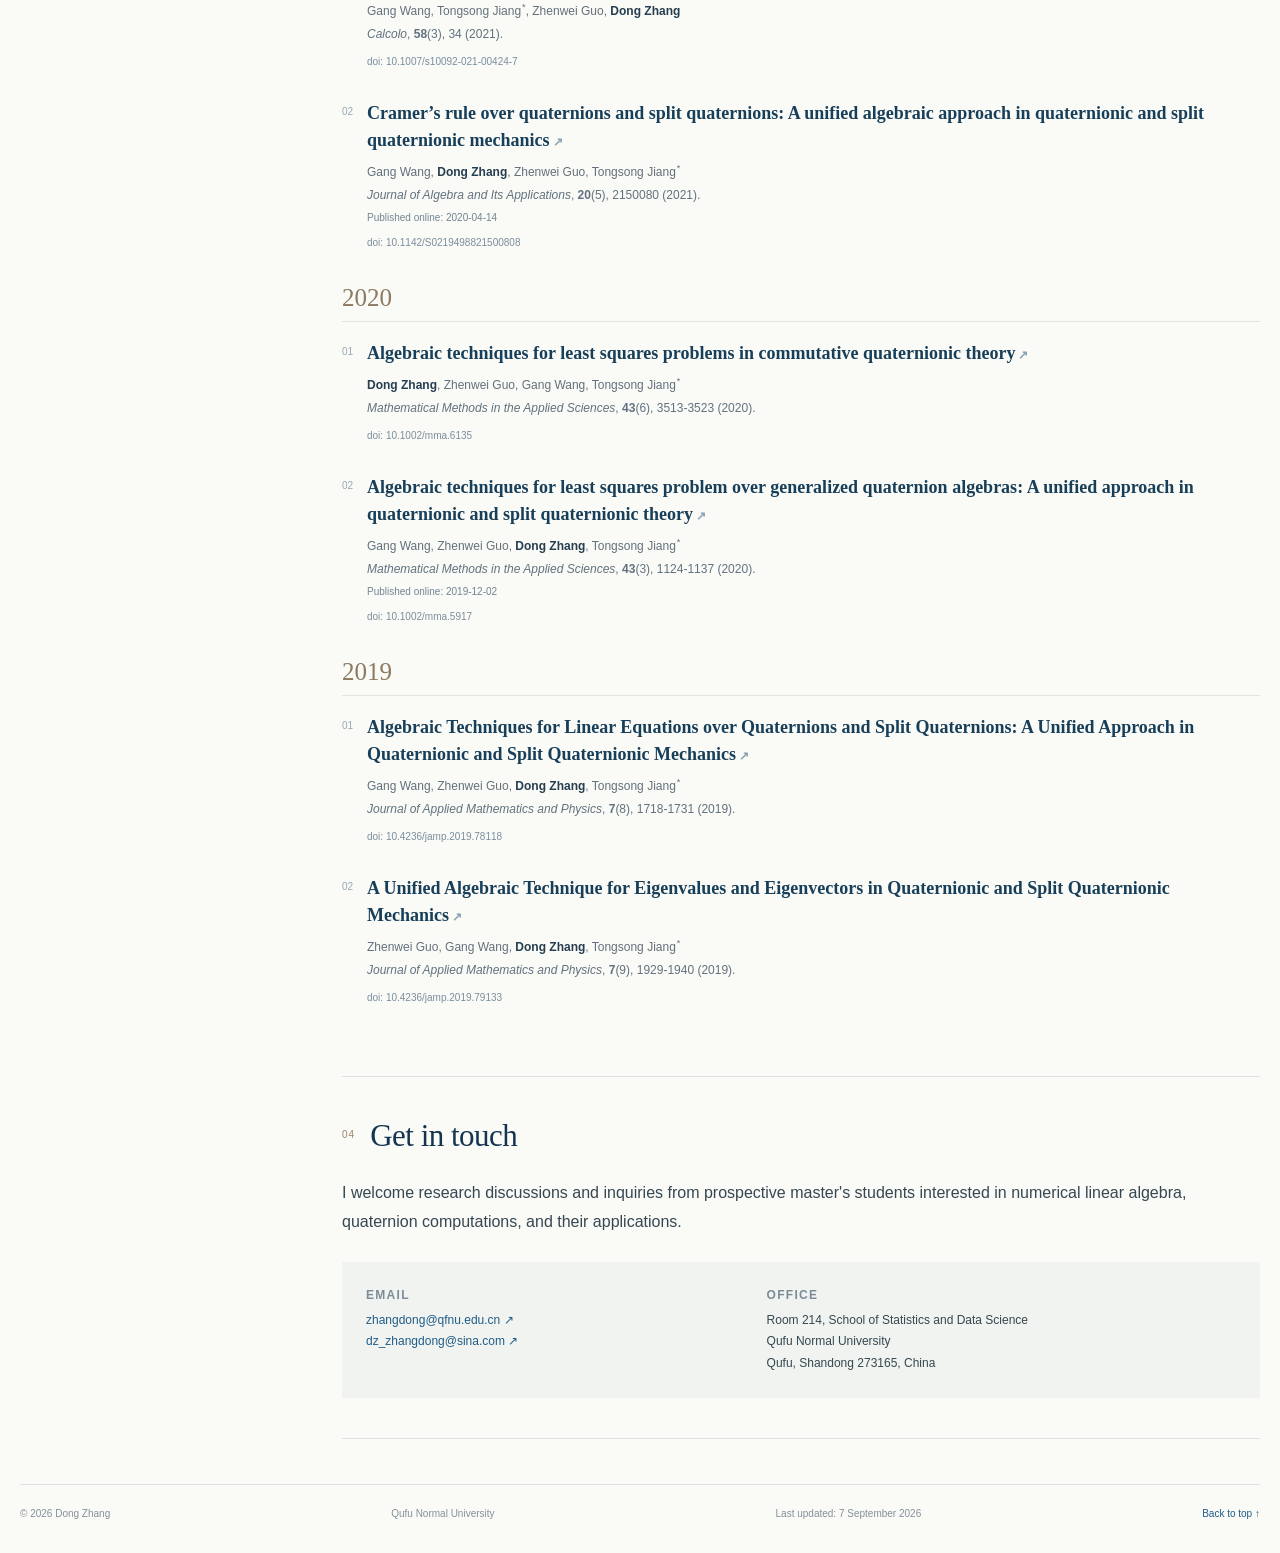
==== commit d5df1aa1: "Refine academic homepage typography and highlight QSVD software" ====
--- a/index.html
+++ b/index.html
@@ -1,2 +1,2 @@
 <!doctype html>
-<html lang="en"><head><meta charset="utf-8"><meta name="viewport" content="width=device-width,initial-scale=1"><title>Dong Zhang (张冬) | Qufu Normal University</title><meta name="description" content="Dong Zhang (张冬), Qufu Normal University. Numerical linear algebra, quaternion matrix computations, publications, and QSVD MATLAB code."><link rel="canonical" href="https://zhangdong1107.github.io/"><meta name="robots" content="index,follow"><link rel="icon" href="/favicon.svg"><link rel="stylesheet" href="/styles.css"></head><body><link rel="preload" as="image" href="/images/dong-zhang.jpg" fetchPriority="high"/><a class="skip-link" href="#main">Skip to content</a><header class="site-header"><a class="wordmark" href="#top">Dong Zhang<span>Academic homepage</span></a><nav aria-label="Main navigation"><a href="#about">About</a><a href="#research">Research</a><a href="#experience">Experience</a><a href="#publications">Publications</a><a href="#contact">Contact</a></nav></header><div class="page-shell" id="top"><aside class="profile"><img class="profile-portrait" src="/images/dong-zhang.jpg" alt="Portrait of Dong Zhang" width="400" height="500" fetchPriority="high"/><h1>Dong Zhang</h1><p class="chinese-name" lang="zh">张冬</p><p class="role">Lecturer · Master&#x27;s Supervisor</p><p class="affiliation">School of Statistics<br/>and Data Science<br/><strong>Qufu Normal University</strong></p><div class="profile-links"><a href="mailto:zhangdong@qfnu.edu.cn">zhangdong@qfnu.edu.cn ↗</a><a href="mailto:dz_zhangdong@sina.com">dz_zhangdong@sina.com ↗</a><a href="https://orcid.org/0000-0003-4688-7762" target="_blank" rel="noreferrer">ORCID ↗</a><a href="http://web.qfnu.edu.cn/zhangdong/zh_CN/index.htm" target="_blank" rel="noreferrer">University profile ↗</a></div><p class="location">Qufu, Shandong, China</p></aside><main id="main"><section id="about" class="intro"><p class="eyebrow">Mathematics · Computation · Applications</p><h2>About me</h2><p>I am a lecturer and master&#x27;s supervisor in the School of Statistics and Data Science at <strong>Qufu Normal University</strong>. I joined the university in May 2025 after receiving my Ph.D. in Mathematics and Physics from North-Eastern Federal University, Russia.</p><p>My research centers on numerical linear algebra and quaternion matrix computations, with applications to color image processing, signal processing, and data analysis.</p><a class="text-link" href="#publications">Explore my publications <span>↓</span></a><a class="qsvd-shortcut" href="/qsvd/">QSVD algorithm &amp; code <span>↘</span></a></section><section id="research"><div class="section-heading"><span class="section-number">01</span><h2>Research interests</h2></div><div class="research-grid"><div><h3>Numerical linear algebra</h3><p>Matrix equations, least squares problems, and numerical analysis.</p></div><div><h3>Quaternion computations</h3><p>Quaternion and related matrix theories and computational methods.</p></div><div><h3>Algebraic structures</h3><p>The structure of groups and algebras.</p></div><div><h3>Images, signals &amp; data</h3><p>Color image processing, signal processing, and big data processing.</p></div></div></section><section id="experience"><div class="section-heading"><span class="section-number">02</span><h2>Experience &amp; education</h2></div><div class="timeline"><div><p class="date">May 2025 — present</p><div><h3>Qufu Normal University</h3><p>Lecturer · Master&#x27;s Supervisor<br/>School of Statistics and Data Science</p></div></div><div><p class="date">2025</p><div><h3>North-Eastern Federal University</h3><p>Ph.D. in Mathematics and Physics<br/>Russia</p></div></div></div><div class="support"><h3>Research support</h3><h4>Projects led</h4><ul class="funding-list"><li><p><strong>2025 – 2028</strong><br>Shandong Provincial Natural Science Foundation<br><em>Role: Project lead</em></p></li><li><p><strong>2025 – 2027</strong><br>Shandong Young Science and Technology Talent Support Program<br>Shandong Association for Science and Technology<br><em>Role: Project lead</em></p></li><li><p><strong>2021 – 2025</strong><br>Specialized Talent Training Program for Russia, Ukraine, and Belarus<br>China Scholarship Council<br><em>Role: Project lead</em></p></li></ul><h4>Projects participated in</h4><ul class="funding-list"><li><p><strong>2023 – 2026</strong><br>Development of Modern Multiscale Splitting Methods and Applications to Permafrost Problems<br>Russian natural science foundation project<br><em>Role: Participant (25 of 30)</em></p></li><li><p><strong>2023 – 2025</strong><br>Novel Computational Methods for Non-local Multiscale Models and Applications<br>Russian natural science foundation project<br><em>Role: Participant (8 of 10)</em></p></li></ul></div></section><section id="publications"><div class="section-heading"><span class="section-number">03</span><h2>Publications</h2><span class="count">29 papers</span></div><p class="section-note">Listed by issue year, or online publication year when an issue has not yet been assigned. An asterisk (*) denotes a corresponding author.</p><nav class="year-nav" aria-label="Publication years"><a href="#year-2027">2027</a><a href="#year-2026">2026</a><a href="#year-2025">2025</a><a href="#year-2024">2024</a><a href="#year-2023">2023</a><a href="#year-2022">2022</a><a href="#year-2021">2021</a><a href="#year-2020">2020</a><a href="#year-2019">2019</a></nav><div class="publication-year" id="year-2027"><h3>2027<span>Assigned issue · online in 2026</span></h3><ol><li><a class="paper-title" href="https://doi.org/10.1016/j.cam.2026.117869" target="_blank" rel="noreferrer">Efficient algorithms for the decomposition of skew-Hermitian and η-Hermitian quaternion matrices<span aria-hidden="true"> ↗</span></a><p class="authors"><span>Gang Wang</span><span>, Chuan Jiang<sup>*</sup></span><span>, <strong>Dong Zhang</strong></span><span>, V. I. Vasil’ev</span></p><p class="citation"><em>Journal of Computational and Applied Mathematics</em>, <strong>489</strong>, 117869 (2027).</p><p class="online-date">Published online: 2026-06-03</p><a class="doi" href="https://doi.org/10.1016/j.cam.2026.117869" target="_blank" rel="noreferrer">doi: 10.1016/j.cam.2026.117869</a></li></ol></div><div class="publication-year" id="year-2026"><h3>2026</h3><ol><li><a class="paper-title" href="https://doi.org/10.25587/3034-7378-2025-4-56-78" target="_blank" rel="noreferrer">Transformer-Based Neural Network Approaches for Speech Recognition and Synthesis in the Sakha Language<span aria-hidden="true"> ↗</span></a><p class="authors">S. P. Stepanov, <strong>Dong Zhang</strong>, A. A. Alekseeva, V. L. Aprosimov, Dj. A. Fedorov, V. S. Leveryev, T. A. Novgorodov, E. S. Podorozhnaya, T. Z. Zakharov</p><p class="citation"><em>Arctic XXI century</em> (2026).</p><p class="online-date">Publication date: 2026-01-17</p><a class="doi" href="https://doi.org/10.25587/3034-7378-2025-4-56-78" target="_blank" rel="noreferrer">doi: 10.25587/3034-7378-2025-4-56-78</a></li><li id="qsvd-aml" class="featured-paper"><span class="code-label">QSVD · Code available</span><a class="paper-title" href="https://doi.org/10.1016/j.aml.2026.110047" target="_blank" rel="noreferrer">A fast universal algorithm for quaternion singular value decomposition<span aria-hidden="true"> ↗</span></a><p class="authors"><span><strong>Dong Zhang</strong></span><span>, Chuan Jiang<sup>*</sup></span><span>, V. I. Vasil’ev</span><span>, Tongsong Jiang<sup>*</sup></span></p><p class="citation"><em>Applied Mathematics Letters</em>, <strong>182</strong>, 110047 (2026).</p><a class="doi" href="https://doi.org/10.1016/j.aml.2026.110047" target="_blank" rel="noreferrer">doi: 10.1016/j.aml.2026.110047</a><div class="paper-software"><a class="download-button" href="/downloads/qsvd-aml-matlab.zip" download="QSVD-AML-MATLAB.zip"><span aria-hidden="true">↓</span> Download MATLAB package</a><span>ZIP · English README · Demo &amp; tests</span><a href="https://github.com/zhangdong1107/QSVD" target="_blank" rel="noreferrer">View on GitHub ↗</a></div></li><li><a class="paper-title" href="https://doi.org/10.1007/s11075-026-02469-7" target="_blank" rel="noreferrer">Efficient algorithms for CUR and generalized CUR decompositions of reduced biquaternion matrices with applications to color image processing<span aria-hidden="true"> ↗</span></a><p class="authors"><span><strong>Dong Zhang</strong></span><span>, Chuan Jiang<sup>*</sup></span><span>, Zhenwei Guo</span><span>, V. I. Vasil’ev</span></p><p class="citation"><em>Numerical Algorithms</em> (2026).</p><p class="online-date">Published online: 2026-08-18 · Advance online publication</p><a class="doi" href="https://doi.org/10.1007/s11075-026-02469-7" target="_blank" rel="noreferrer">doi: 10.1007/s11075-026-02469-7</a></li><li><a class="paper-title" href="https://doi.org/10.1007/s11075-026-02452-2" target="_blank" rel="noreferrer">Quaternion full-rank factorization algorithm with application to multi-scale color face recognition<span aria-hidden="true"> ↗</span></a><p class="authors"><span>Gang Wang</span><span>, Chuan Jiang<sup>*</sup></span><span>, <strong>Dong Zhang</strong></span><span>, V. I. Vasil’ev</span></p><p class="citation"><em>Numerical Algorithms</em> (2026).</p><p class="online-date">Published online: 2026-07-30 · Advance online publication</p><a class="doi" href="https://doi.org/10.1007/s11075-026-02452-2" target="_blank" rel="noreferrer">doi: 10.1007/s11075-026-02452-2</a></li><li><a class="paper-title" href="https://doi.org/10.1016/j.cam.2025.116964" target="_blank" rel="noreferrer">Two efficient algorithms for the commutative quaternion equality constrained least squares problem<span aria-hidden="true"> ↗</span></a><p class="authors"><span><strong>Dong Zhang</strong></span><span>, Tongsong Jiang<sup>*</sup></span><span>, Gang Wang<sup>*</sup></span><span>, V. I. Vasil’ev<sup>*</sup></span></p><p class="citation"><em>Journal of Computational and Applied Mathematics</em>, <strong>474</strong>, 116964 (2026).</p><p class="online-date">Published online: 2025-07-30</p><a class="doi" href="https://doi.org/10.1016/j.cam.2025.116964" target="_blank" rel="noreferrer">doi: 10.1016/j.cam.2025.116964</a></li></ol></div><div class="publication-year" id="year-2025"><h3>2025</h3><ol><li><a class="paper-title" href="https://doi.org/10.1016/j.amc.2024.129268" target="_blank" rel="noreferrer">An algebraic algorithm for the total least squares problem in commutative quaternionic theory<span aria-hidden="true"> ↗</span></a><p class="authors"><span>Tongsong Jiang<sup>*</sup></span><span>, <strong>Dong Zhang</strong><sup>*</sup></span><span>, Zhenwei Guo</span><span>, V.I. Vasil&#x27;ev</span></p><p class="citation"><em>Applied Mathematics and Computation</em>, <strong>494</strong>, 129268 (2025).</p><a class="doi" href="https://doi.org/10.1016/j.amc.2024.129268" target="_blank" rel="noreferrer">doi: 10.1016/j.amc.2024.129268</a></li><li><a class="paper-title" href="https://doi.org/10.1117/1.JEI.34.1.013054" target="_blank" rel="noreferrer">Singular value decomposition of split quaternion matrices and its applications for color image processing<span aria-hidden="true"> ↗</span></a><p class="authors"><span>Chuan Jiang<sup>*</sup></span><span>, Gang Wang<sup>*</sup></span><span>, <strong>Dong Zhang</strong></span><span>, Zhenwei Guo</span></p><p class="citation"><em>Journal of Electronic Imaging</em>, <strong>34</strong>(1), 013054 (2025).</p><a class="doi" href="https://doi.org/10.1117/1.JEI.34.1.013054" target="_blank" rel="noreferrer">doi: 10.1117/1.JEI.34.1.013054</a></li><li><a class="paper-title" href="https://doi.org/10.1016/j.jfranklin.2025.107508" target="_blank" rel="noreferrer">Color image watermarking scheme based on singular value decomposition of split quaternion matrices<span aria-hidden="true"> ↗</span></a><p class="authors"><span>Gang Wang</span><span>, Tongsong Jiang<sup>*</sup></span><span>, <strong>Dong Zhang</strong><sup>*</sup></span><span>, V.I. Vasil’ev</span></p><p class="citation"><em>Journal of the Franklin Institute</em>, <strong>362</strong>(3), 107508 (2025).</p><a class="doi" href="https://doi.org/10.1016/j.jfranklin.2025.107508" target="_blank" rel="noreferrer">doi: 10.1016/j.jfranklin.2025.107508</a></li></ol></div><div class="publication-year" id="year-2024"><h3>2024</h3><ol><li><a class="paper-title" href="https://doi.org/10.1007/s40314-024-02739-x" target="_blank" rel="noreferrer">An algebraic algorithm for the diagonalization of a biquaternion matrix in the biquaternionic mechanics<span aria-hidden="true"> ↗</span></a><p class="authors"><span><strong>Dong Zhang</strong></span><span>, Tongsong Jiang<sup>*</sup></span><span>, Zhenwei Guo</span><span>, V. I. Vasil’ev<sup>*</sup></span></p><p class="citation"><em>Computational and Applied Mathematics</em>, <strong>43</strong>(4), 221 (2024).</p><a class="doi" href="https://doi.org/10.1007/s40314-024-02739-x" target="_blank" rel="noreferrer">doi: 10.1007/s40314-024-02739-x</a></li><li><a class="paper-title" href="https://doi.org/10.1007/s40314-024-02755-x" target="_blank" rel="noreferrer">Real and complex solutions of the total least squares problem in commutative quaternionic theory<span aria-hidden="true"> ↗</span></a><p class="authors"><span><strong>Dong Zhang</strong></span><span>, Tongsong Jiang<sup>*</sup></span><span>, Zhenwei Guo</span><span>, V. I. Vasil’ev<sup>*</sup></span></p><p class="citation"><em>Computational and Applied Mathematics</em>, <strong>43</strong>(4), 235 (2024).</p><a class="doi" href="https://doi.org/10.1007/s40314-024-02755-x" target="_blank" rel="noreferrer">doi: 10.1007/s40314-024-02755-x</a></li><li><a class="paper-title" href="https://doi.org/10.1002/mma.9916" target="_blank" rel="noreferrer">Algebraic algorithms for a class of Schrödinger equations in split quaternionic mechanics<span aria-hidden="true"> ↗</span></a><p class="authors"><span>Tongsong Jiang<sup>*</sup></span><span>, Gang Wang</span><span>, Zhenwei Guo</span><span>, <strong>Dong Zhang</strong></span></p><p class="citation"><em>Mathematical Methods in the Applied Sciences</em>, <strong>47</strong>(7), 6205-6215 (2024).</p><a class="doi" href="https://doi.org/10.1002/mma.9916" target="_blank" rel="noreferrer">doi: 10.1002/mma.9916</a></li><li><a class="paper-title" href="https://doi.org/10.1016/j.aml.2023.108975" target="_blank" rel="noreferrer">A fast algorithm for the Schrödinger equation in quaternionic quantum mechanics<span aria-hidden="true"> ↗</span></a><p class="authors"><span>Tongsong Jiang<sup>*</sup></span><span>, Zhenwei Guo<sup>*</sup></span><span>, <strong>Dong Zhang</strong></span><span>, V.I. Vasil’ev</span></p><p class="citation"><em>Applied Mathematics Letters</em>, <strong>150</strong>, 108975 (2024).</p><p class="online-date">Published online: 2023-12-21</p><a class="doi" href="https://doi.org/10.1016/j.aml.2023.108975" target="_blank" rel="noreferrer">doi: 10.1016/j.aml.2023.108975</a></li><li><a class="paper-title" href="https://doi.org/10.1080/03081087.2022.2158167" target="_blank" rel="noreferrer">Two novel numerical methods for the diagonalisation of a reduced biquaternion matrix in the reduced biquaternionic algebra<span aria-hidden="true"> ↗</span></a><p class="authors"><span><strong>Dong Zhang</strong></span><span>, Tongsong Jiang<sup>*</sup></span><span>, Gang Wang</span><span>, V. I. Vasil&#x27;ev</span></p><p class="citation"><em>Linear and Multilinear Algebra</em>, <strong>72</strong>(1), 139-152 (2024).</p><p class="online-date">Published online: 2023-01-10</p><a class="doi" href="https://doi.org/10.1080/03081087.2022.2158167" target="_blank" rel="noreferrer">doi: 10.1080/03081087.2022.2158167</a></li><li><a class="paper-title" href="https://doi.org/10.1007/s11075-023-01571-4" target="_blank" rel="noreferrer">A complex structure-preserving algorithm for computing the singular value decomposition of a quaternion matrix and its applications<span aria-hidden="true"> ↗</span></a><p class="authors"><span><strong>Dong Zhang</strong></span><span>, Tongsong Jiang<sup>*</sup></span><span>, Chuan Jiang<sup>*</sup></span><span>, Gang Wang</span></p><p class="citation"><em>Numerical Algorithms</em>, <strong>95</strong>(1), 267-283 (2024).</p><p class="online-date">Published online: 2023-06-30</p><a class="doi" href="https://doi.org/10.1007/s11075-023-01571-4" target="_blank" rel="noreferrer">doi: 10.1007/s11075-023-01571-4</a></li><li><a class="paper-title" href="https://doi.org/10.1016/j.amc.2023.128291" target="_blank" rel="noreferrer">On singular value decomposition and generalized inverse of a commutative quaternion matrix and applications<span aria-hidden="true"> ↗</span></a><p class="authors"><span><strong>Dong Zhang</strong></span><span>, Tongsong Jiang<sup>*</sup></span><span>, Gang Wang</span><span>, V.I. Vasil&#x27;ev</span></p><p class="citation"><em>Applied Mathematics and Computation</em>, <strong>460</strong>, 128291 (2024).</p><p class="online-date">Published online: 2023-08-24</p><a class="doi" href="https://doi.org/10.1016/j.amc.2023.128291" target="_blank" rel="noreferrer">doi: 10.1016/j.amc.2023.128291</a></li></ol></div><div class="publication-year" id="year-2023"><h3>2023</h3><ol><li><a class="paper-title" href="https://doi.org/10.32523/2306-6172-2023-11-4-130-142" target="_blank" rel="noreferrer">Two algebraic algorithms for the LU decomposition of commutative quaternion matrices and their applications<span aria-hidden="true"> ↗</span></a><p class="authors"><span><strong>Dong Zhang</strong></span></p><p class="citation"><em>Eurasian Journal of Mathematical and Computer Applications</em>, <strong>11</strong>(4), 130-142 (2023).</p><a class="doi" href="https://doi.org/10.32523/2306-6172-2023-11-4-130-142" target="_blank" rel="noreferrer">doi: 10.32523/2306-6172-2023-11-4-130-142</a></li><li><a class="paper-title" href="https://doi.org/10.1155/2023/4599585" target="_blank" rel="noreferrer">Algebraic Techniques for Canonical Forms and Applications in Split Quaternionic Mechanics<span aria-hidden="true"> ↗</span></a><p class="authors"><span>Tongsong Jiang<sup>*</sup></span><span>, <strong>Dong Zhang</strong></span><span>, Zhenwei Guo</span><span>, Gang Wang</span><span>, V. I. Vasil’ev</span></p><p class="citation"><em>Journal of Mathematics</em>, <strong>2023</strong>, 4599585 (2023).</p><a class="doi" href="https://doi.org/10.1155/2023/4599585" target="_blank" rel="noreferrer">doi: 10.1155/2023/4599585</a></li><li><a class="paper-title" href="https://doi.org/10.1140/epjp/s13360-023-04419-x" target="_blank" rel="noreferrer">An efficient method for the total least squares problem in reduced biquaternionic electromagnetics<span aria-hidden="true"> ↗</span></a><p class="authors"><span><strong>Dong Zhang</strong></span><span>, Tongsong Jiang<sup>*</sup></span><span>, Gang Wang</span><span>, V. I. Vasil’ev</span></p><p class="citation"><em>The European Physical Journal Plus</em>, <strong>138</strong>(9), 826 (2023).</p><a class="doi" href="https://doi.org/10.1140/epjp/s13360-023-04419-x" target="_blank" rel="noreferrer">doi: 10.1140/epjp/s13360-023-04419-x</a></li><li><a class="paper-title" href="https://doi.org/10.1007/s40314-023-02377-9" target="_blank" rel="noreferrer">An efficient method for the split quaternion equality constrained least squares problem in split quaternionic mechanics<span aria-hidden="true"> ↗</span></a><p class="authors"><span>Gang Wang</span><span>, Tongsong Jiang<sup>*</sup></span><span>, <strong>Dong Zhang</strong></span><span>, V. I. Vasil’ev<sup>*</sup></span></p><p class="citation"><em>Computational and Applied Mathematics</em>, <strong>42</strong>(6), 258 (2023).</p><a class="doi" href="https://doi.org/10.1007/s40314-023-02377-9" target="_blank" rel="noreferrer">doi: 10.1007/s40314-023-02377-9</a></li><li><a class="paper-title" href="https://doi.org/10.1002/mma.8603" target="_blank" rel="noreferrer">Algebraic methods for equality constrained least squares problems in commutative quaternionic theory<span aria-hidden="true"> ↗</span></a><p class="authors"><span><strong>Dong Zhang</strong></span><span>, Gang Wang</span><span>, V. I. Vasil&#x27;ev<sup>*</sup></span><span>, Tongsong Jiang<sup>*</sup></span></p><p class="citation"><em>Mathematical Methods in the Applied Sciences</em>, <strong>46</strong>(2), 1699-1708 (2023).</p><p class="online-date">Published online: 2022-08-10</p><a class="doi" href="https://doi.org/10.1002/mma.8603" target="_blank" rel="noreferrer">doi: 10.1002/mma.8603</a></li></ol></div><div class="publication-year" id="year-2022"><h3>2022</h3><ol><li><a class="paper-title" href="https://doi.org/10.1007/s11075-022-01310-1" target="_blank" rel="noreferrer">A complex structure-preserving algorithm for the full rank decomposition of quaternion matrices and its applications<span aria-hidden="true"> ↗</span></a><p class="authors"><span>Gang Wang</span><span>, <strong>Dong Zhang</strong></span><span>, Vasily. I. Vasiliev<sup>*</sup></span><span>, Tongsong Jiang<sup>*</sup></span></p><p class="citation"><em>Numerical Algorithms</em>, <strong>91</strong>(4), 1461-1481 (2022).</p><a class="doi" href="https://doi.org/10.1007/s11075-022-01310-1" target="_blank" rel="noreferrer">doi: 10.1007/s11075-022-01310-1</a></li><li><a class="paper-title" href="https://doi.org/10.1140/epjp/s13360-022-02794-5" target="_blank" rel="noreferrer">Algebraic techniques for Maxwell’s equations in commutative quaternionic electromagnetics<span aria-hidden="true"> ↗</span></a><p class="authors"><span>Zhenwei Guo</span><span>, <strong>Dong Zhang</strong></span><span>, Vasily. I. Vasiliev<sup>*</sup></span><span>, Tongsong Jiang<sup>*</sup></span></p><p class="citation"><em>The European Physical Journal Plus</em>, <strong>137</strong>(5), 577 (2022).</p><a class="doi" href="https://doi.org/10.1140/epjp/s13360-022-02794-5" target="_blank" rel="noreferrer">doi: 10.1140/epjp/s13360-022-02794-5</a></li></ol></div><div class="publication-year" id="year-2021"><h3>2021</h3><ol><li><a class="paper-title" href="https://doi.org/10.1007/s10092-021-00424-7" target="_blank" rel="noreferrer">A complex structure-preserving algorithm for split quaternion matrix LDU decomposition in split quaternion mechanics<span aria-hidden="true"> ↗</span></a><p class="authors"><span>Gang Wang</span><span>, Tongsong Jiang<sup>*</sup></span><span>, Zhenwei Guo</span><span>, <strong>Dong Zhang</strong></span></p><p class="citation"><em>Calcolo</em>, <strong>58</strong>(3), 34 (2021).</p><a class="doi" href="https://doi.org/10.1007/s10092-021-00424-7" target="_blank" rel="noreferrer">doi: 10.1007/s10092-021-00424-7</a></li><li><a class="paper-title" href="https://doi.org/10.1142/S0219498821500808" target="_blank" rel="noreferrer">Cramer’s rule over quaternions and split quaternions: A unified algebraic approach in quaternionic and split quaternionic mechanics<span aria-hidden="true"> ↗</span></a><p class="authors"><span>Gang Wang</span><span>, <strong>Dong Zhang</strong></span><span>, Zhenwei Guo</span><span>, Tongsong Jiang<sup>*</sup></span></p><p class="citation"><em>Journal of Algebra and Its Applications</em>, <strong>20</strong>(5), 2150080 (2021).</p><p class="online-date">Published online: 2020-04-14</p><a class="doi" href="https://doi.org/10.1142/S0219498821500808" target="_blank" rel="noreferrer">doi: 10.1142/S0219498821500808</a></li></ol></div><div class="publication-year" id="year-2020"><h3>2020</h3><ol><li><a class="paper-title" href="https://doi.org/10.1002/mma.6135" target="_blank" rel="noreferrer">Algebraic techniques for least squares problems in commutative quaternionic theory<span aria-hidden="true"> ↗</span></a><p class="authors"><span><strong>Dong Zhang</strong></span><span>, Zhenwei Guo</span><span>, Gang Wang</span><span>, Tongsong Jiang<sup>*</sup></span></p><p class="citation"><em>Mathematical Methods in the Applied Sciences</em>, <strong>43</strong>(6), 3513-3523 (2020).</p><a class="doi" href="https://doi.org/10.1002/mma.6135" target="_blank" rel="noreferrer">doi: 10.1002/mma.6135</a></li><li><a class="paper-title" href="https://doi.org/10.1002/mma.5917" target="_blank" rel="noreferrer">Algebraic techniques for least squares problem over generalized quaternion algebras: A unified approach in quaternionic and split quaternionic theory<span aria-hidden="true"> ↗</span></a><p class="authors"><span>Gang Wang</span><span>, Zhenwei Guo</span><span>, <strong>Dong Zhang</strong></span><span>, Tongsong Jiang<sup>*</sup></span></p><p class="citation"><em>Mathematical Methods in the Applied Sciences</em>, <strong>43</strong>(3), 1124-1137 (2020).</p><p class="online-date">Published online: 2019-12-02</p><a class="doi" href="https://doi.org/10.1002/mma.5917" target="_blank" rel="noreferrer">doi: 10.1002/mma.5917</a></li></ol></div><div class="publication-year" id="year-2019"><h3>2019</h3><ol><li><a class="paper-title" href="https://doi.org/10.4236/jamp.2019.78118" target="_blank" rel="noreferrer">Algebraic Techniques for Linear Equations over Quaternions and Split Quaternions: A Unified Approach in Quaternionic and Split Quaternionic Mechanics<span aria-hidden="true"> ↗</span></a><p class="authors"><span>Gang Wang</span><span>, Zhenwei Guo</span><span>, <strong>Dong Zhang</strong></span><span>, Tongsong Jiang<sup>*</sup></span></p><p class="citation"><em>Journal of Applied Mathematics and Physics</em>, <strong>7</strong>(8), 1718-1731 (2019).</p><a class="doi" href="https://doi.org/10.4236/jamp.2019.78118" target="_blank" rel="noreferrer">doi: 10.4236/jamp.2019.78118</a></li><li><a class="paper-title" href="https://doi.org/10.4236/jamp.2019.79133" target="_blank" rel="noreferrer">A Unified Algebraic Technique for Eigenvalues and Eigenvectors in Quaternionic and Split Quaternionic Mechanics<span aria-hidden="true"> ↗</span></a><p class="authors"><span>Zhenwei Guo</span><span>, Gang Wang</span><span>, <strong>Dong Zhang</strong></span><span>, Tongsong Jiang<sup>*</sup></span></p><p class="citation"><em>Journal of Applied Mathematics and Physics</em>, <strong>7</strong>(9), 1929-1940 (2019).</p><a class="doi" href="https://doi.org/10.4236/jamp.2019.79133" target="_blank" rel="noreferrer">doi: 10.4236/jamp.2019.79133</a></li></ol></div></section><section id="contact"><div class="section-heading"><span class="section-number">04</span><h2>Get in touch</h2></div><p>I welcome research discussions and inquiries from prospective master&#x27;s students interested in numerical linear algebra, quaternion computations, and their applications.</p><div class="contact-grid"><div><h3>Email</h3><a href="mailto:zhangdong@qfnu.edu.cn">zhangdong@qfnu.edu.cn ↗</a><a href="mailto:dz_zhangdong@sina.com">dz_zhangdong@sina.com ↗</a></div><div><h3>Office</h3><p>Room 214, School of Statistics and Data Science<br/>Qufu Normal University<br/>Qufu, Shandong 273165, China</p></div></div></section></main></div><footer><span>© 2026 Dong Zhang</span><span>Qufu Normal University</span><span>Last updated: <time dateTime="2026-09-07">7 September 2026</time></span><a href="#top">Back to top ↑</a></footer></body></html>
+<html lang="en"><head><meta charset="utf-8"><meta name="viewport" content="width=device-width,initial-scale=1"><title>Dong Zhang (张冬) | Qufu Normal University</title><meta name="description" content="Dong Zhang (张冬), Qufu Normal University. Numerical linear algebra, quaternion matrix computations, publications, and QSVD MATLAB code."><link rel="canonical" href="https://zhangdong1107.github.io/"><meta name="robots" content="index,follow"><link rel="icon" href="/favicon.svg"><link rel="stylesheet" href="/styles.css"></head><body><link rel="preload" as="image" href="/images/dong-zhang.jpg" fetchPriority="high"/><a class="skip-link" href="#main">Skip to content</a><header class="site-header"><a class="wordmark" href="#top">Dong Zhang<span>Academic homepage</span></a><nav aria-label="Main navigation"><a href="#about">About</a><a href="#research">Research</a><a href="#experience">Experience</a><a href="/qsvd/">Software</a><a href="#publications">Publications</a><a href="#contact">Contact</a></nav></header><div class="page-shell" id="top"><aside class="profile"><img class="profile-portrait" src="/images/dong-zhang.jpg" alt="Portrait of Dong Zhang" width="400" height="500" fetchPriority="high"/><h1>Dong Zhang</h1><p class="chinese-name" lang="zh">张冬</p><p class="role">Lecturer · Master&#x27;s Supervisor</p><p class="affiliation">School of Statistics<br/>and Data Science<br/><strong>Qufu Normal University</strong></p><div class="profile-links"><a href="mailto:zhangdong@qfnu.edu.cn">zhangdong@qfnu.edu.cn ↗</a><a href="mailto:dz_zhangdong@sina.com">dz_zhangdong@sina.com ↗</a><a href="https://orcid.org/0000-0003-4688-7762" target="_blank" rel="noreferrer">ORCID ↗</a><a href="http://web.qfnu.edu.cn/zhangdong/zh_CN/index.htm" target="_blank" rel="noreferrer">University profile ↗</a></div><p class="location">Qufu, Shandong, China</p></aside><main id="main"><section id="about" class="intro"><p class="eyebrow">Mathematics · Computation · Applications</p><h2>Numerical linear algebra.<br><span class="intro-accent">Quaternion computations.</span></h2><p>I am a lecturer and master&#x27;s supervisor in the School of Statistics and Data Science at <strong>Qufu Normal University</strong>. I joined the university in May 2025 after receiving my Ph.D. in Mathematics and Physics from North-Eastern Federal University, Russia.</p><p>My research centers on numerical linear algebra and quaternion matrix computations, with applications to color image processing, signal processing, and data analysis.</p><a class="text-link" href="#publications">Explore my publications <span>↓</span></a><a class="qsvd-shortcut" href="/qsvd/">QSVD algorithm &amp; code <span>↘</span></a></section><section class="software-feature" aria-labelledby="software-title"><div><p class="eyebrow">Featured research software</p><h2 id="software-title">QSVD <span>/ MATLAB</span></h2><p>A fast universal algorithm for quaternion singular value decomposition.</p><p class="software-meta">Applied Mathematics Letters · 2026</p></div><div class="software-actions"><a class="download-button" href="/qsvd/">Explore the algorithm <span aria-hidden="true">↗</span></a><a href="https://github.com/zhangdong1107/QSVD">Source code on GitHub ↗</a></div></section><section id="research"><div class="section-heading"><span class="section-number">01</span><h2>Research interests</h2></div><div class="research-grid"><div><h3>Numerical linear algebra</h3><p>Matrix equations, least squares problems, and numerical analysis.</p></div><div><h3>Quaternion computations</h3><p>Quaternion and related matrix theories and computational methods.</p></div><div><h3>Algebraic structures</h3><p>The structure of groups and algebras.</p></div><div><h3>Images, signals &amp; data</h3><p>Color image processing, signal processing, and big data processing.</p></div></div></section><section id="experience"><div class="section-heading"><span class="section-number">02</span><h2>Experience &amp; education</h2></div><div class="timeline"><div><p class="date">May 2025 — present</p><div><h3>Qufu Normal University</h3><p>Lecturer · Master&#x27;s Supervisor<br/>School of Statistics and Data Science</p></div></div><div><p class="date">2025</p><div><h3>North-Eastern Federal University</h3><p>Ph.D. in Mathematics and Physics<br/>Russia</p></div></div></div><div class="support"><h3>Research support</h3><h4>Projects led</h4><ul class="funding-list"><li><p><strong>2025 – 2028</strong><br>Shandong Provincial Natural Science Foundation<br><em>Role: Project lead</em></p></li><li><p><strong>2025 – 2027</strong><br>Shandong Young Science and Technology Talent Support Program<br>Shandong Association for Science and Technology<br><em>Role: Project lead</em></p></li><li><p><strong>2021 – 2025</strong><br>Specialized Talent Training Program for Russia, Ukraine, and Belarus<br>China Scholarship Council<br><em>Role: Project lead</em></p></li></ul><h4>Projects participated in</h4><ul class="funding-list"><li><p><strong>2023 – 2026</strong><br>Development of Modern Multiscale Splitting Methods and Applications to Permafrost Problems<br>Russian natural science foundation project<br><em>Role: Participant (25 of 30)</em></p></li><li><p><strong>2023 – 2025</strong><br>Novel Computational Methods for Non-local Multiscale Models and Applications<br>Russian natural science foundation project<br><em>Role: Participant (8 of 10)</em></p></li></ul></div></section><section id="publications"><div class="section-heading"><span class="section-number">03</span><h2>Publications</h2><span class="count">29 papers</span></div><p class="section-note">Listed by issue year, or online publication year when an issue has not yet been assigned. An asterisk (*) denotes a corresponding author.</p><nav class="year-nav" aria-label="Publication years"><a href="#year-2027">2027</a><a href="#year-2026">2026</a><a href="#year-2025">2025</a><a href="#year-2024">2024</a><a href="#year-2023">2023</a><a href="#year-2022">2022</a><a href="#year-2021">2021</a><a href="#year-2020">2020</a><a href="#year-2019">2019</a></nav><div class="publication-year" id="year-2027"><h3>2027<span>Assigned issue · online in 2026</span></h3><ol><li><a class="paper-title" href="https://doi.org/10.1016/j.cam.2026.117869" target="_blank" rel="noreferrer">Efficient algorithms for the decomposition of skew-Hermitian and η-Hermitian quaternion matrices<span aria-hidden="true"> ↗</span></a><p class="authors"><span>Gang Wang</span><span>, Chuan Jiang<sup>*</sup></span><span>, <strong>Dong Zhang</strong></span><span>, V. I. Vasil’ev</span></p><p class="citation"><em>Journal of Computational and Applied Mathematics</em>, <strong>489</strong>, 117869 (2027).</p><p class="online-date">Published online: 2026-06-03</p><a class="doi" href="https://doi.org/10.1016/j.cam.2026.117869" target="_blank" rel="noreferrer">doi: 10.1016/j.cam.2026.117869</a></li></ol></div><div class="publication-year" id="year-2026"><h3>2026</h3><ol><li><a class="paper-title" href="https://doi.org/10.25587/3034-7378-2025-4-56-78" target="_blank" rel="noreferrer">Transformer-Based Neural Network Approaches for Speech Recognition and Synthesis in the Sakha Language<span aria-hidden="true"> ↗</span></a><p class="authors">S. P. Stepanov, <strong>Dong Zhang</strong>, A. A. Alekseeva, V. L. Aprosimov, Dj. A. Fedorov, V. S. Leveryev, T. A. Novgorodov, E. S. Podorozhnaya, T. Z. Zakharov</p><p class="citation"><em>Arctic XXI century</em> (2026).</p><p class="online-date">Publication date: 2026-01-17</p><a class="doi" href="https://doi.org/10.25587/3034-7378-2025-4-56-78" target="_blank" rel="noreferrer">doi: 10.25587/3034-7378-2025-4-56-78</a></li><li id="qsvd-aml" class="featured-paper"><span class="code-label">QSVD · Code available</span><a class="paper-title" href="https://doi.org/10.1016/j.aml.2026.110047" target="_blank" rel="noreferrer">A fast universal algorithm for quaternion singular value decomposition<span aria-hidden="true"> ↗</span></a><p class="authors"><span><strong>Dong Zhang</strong></span><span>, Chuan Jiang<sup>*</sup></span><span>, V. I. Vasil’ev</span><span>, Tongsong Jiang<sup>*</sup></span></p><p class="citation"><em>Applied Mathematics Letters</em>, <strong>182</strong>, 110047 (2026).</p><a class="doi" href="https://doi.org/10.1016/j.aml.2026.110047" target="_blank" rel="noreferrer">doi: 10.1016/j.aml.2026.110047</a><div class="paper-software"><a class="download-button" href="/downloads/qsvd-aml-matlab.zip" download="QSVD-AML-MATLAB.zip"><span aria-hidden="true">↓</span> Download MATLAB package</a><span>ZIP · English README · Demo &amp; tests</span><a href="https://github.com/zhangdong1107/QSVD" target="_blank" rel="noreferrer">View on GitHub ↗</a></div></li><li><a class="paper-title" href="https://doi.org/10.1007/s11075-026-02469-7" target="_blank" rel="noreferrer">Efficient algorithms for CUR and generalized CUR decompositions of reduced biquaternion matrices with applications to color image processing<span aria-hidden="true"> ↗</span></a><p class="authors"><span><strong>Dong Zhang</strong></span><span>, Chuan Jiang<sup>*</sup></span><span>, Zhenwei Guo</span><span>, V. I. Vasil’ev</span></p><p class="citation"><em>Numerical Algorithms</em> (2026).</p><p class="online-date">Published online: 2026-08-18 · Advance online publication</p><a class="doi" href="https://doi.org/10.1007/s11075-026-02469-7" target="_blank" rel="noreferrer">doi: 10.1007/s11075-026-02469-7</a></li><li><a class="paper-title" href="https://doi.org/10.1007/s11075-026-02452-2" target="_blank" rel="noreferrer">Quaternion full-rank factorization algorithm with application to multi-scale color face recognition<span aria-hidden="true"> ↗</span></a><p class="authors"><span>Gang Wang</span><span>, Chuan Jiang<sup>*</sup></span><span>, <strong>Dong Zhang</strong></span><span>, V. I. Vasil’ev</span></p><p class="citation"><em>Numerical Algorithms</em> (2026).</p><p class="online-date">Published online: 2026-07-30 · Advance online publication</p><a class="doi" href="https://doi.org/10.1007/s11075-026-02452-2" target="_blank" rel="noreferrer">doi: 10.1007/s11075-026-02452-2</a></li><li><a class="paper-title" href="https://doi.org/10.1016/j.cam.2025.116964" target="_blank" rel="noreferrer">Two efficient algorithms for the commutative quaternion equality constrained least squares problem<span aria-hidden="true"> ↗</span></a><p class="authors"><span><strong>Dong Zhang</strong></span><span>, Tongsong Jiang<sup>*</sup></span><span>, Gang Wang<sup>*</sup></span><span>, V. I. Vasil’ev<sup>*</sup></span></p><p class="citation"><em>Journal of Computational and Applied Mathematics</em>, <strong>474</strong>, 116964 (2026).</p><p class="online-date">Published online: 2025-07-30</p><a class="doi" href="https://doi.org/10.1016/j.cam.2025.116964" target="_blank" rel="noreferrer">doi: 10.1016/j.cam.2025.116964</a></li></ol></div><div class="publication-year" id="year-2025"><h3>2025</h3><ol><li><a class="paper-title" href="https://doi.org/10.1016/j.amc.2024.129268" target="_blank" rel="noreferrer">An algebraic algorithm for the total least squares problem in commutative quaternionic theory<span aria-hidden="true"> ↗</span></a><p class="authors"><span>Tongsong Jiang<sup>*</sup></span><span>, <strong>Dong Zhang</strong><sup>*</sup></span><span>, Zhenwei Guo</span><span>, V.I. Vasil&#x27;ev</span></p><p class="citation"><em>Applied Mathematics and Computation</em>, <strong>494</strong>, 129268 (2025).</p><a class="doi" href="https://doi.org/10.1016/j.amc.2024.129268" target="_blank" rel="noreferrer">doi: 10.1016/j.amc.2024.129268</a></li><li><a class="paper-title" href="https://doi.org/10.1117/1.JEI.34.1.013054" target="_blank" rel="noreferrer">Singular value decomposition of split quaternion matrices and its applications for color image processing<span aria-hidden="true"> ↗</span></a><p class="authors"><span>Chuan Jiang<sup>*</sup></span><span>, Gang Wang<sup>*</sup></span><span>, <strong>Dong Zhang</strong></span><span>, Zhenwei Guo</span></p><p class="citation"><em>Journal of Electronic Imaging</em>, <strong>34</strong>(1), 013054 (2025).</p><a class="doi" href="https://doi.org/10.1117/1.JEI.34.1.013054" target="_blank" rel="noreferrer">doi: 10.1117/1.JEI.34.1.013054</a></li><li><a class="paper-title" href="https://doi.org/10.1016/j.jfranklin.2025.107508" target="_blank" rel="noreferrer">Color image watermarking scheme based on singular value decomposition of split quaternion matrices<span aria-hidden="true"> ↗</span></a><p class="authors"><span>Gang Wang</span><span>, Tongsong Jiang<sup>*</sup></span><span>, <strong>Dong Zhang</strong><sup>*</sup></span><span>, V.I. Vasil’ev</span></p><p class="citation"><em>Journal of the Franklin Institute</em>, <strong>362</strong>(3), 107508 (2025).</p><a class="doi" href="https://doi.org/10.1016/j.jfranklin.2025.107508" target="_blank" rel="noreferrer">doi: 10.1016/j.jfranklin.2025.107508</a></li></ol></div><div class="publication-year" id="year-2024"><h3>2024</h3><ol><li><a class="paper-title" href="https://doi.org/10.1007/s40314-024-02739-x" target="_blank" rel="noreferrer">An algebraic algorithm for the diagonalization of a biquaternion matrix in the biquaternionic mechanics<span aria-hidden="true"> ↗</span></a><p class="authors"><span><strong>Dong Zhang</strong></span><span>, Tongsong Jiang<sup>*</sup></span><span>, Zhenwei Guo</span><span>, V. I. Vasil’ev<sup>*</sup></span></p><p class="citation"><em>Computational and Applied Mathematics</em>, <strong>43</strong>(4), 221 (2024).</p><a class="doi" href="https://doi.org/10.1007/s40314-024-02739-x" target="_blank" rel="noreferrer">doi: 10.1007/s40314-024-02739-x</a></li><li><a class="paper-title" href="https://doi.org/10.1007/s40314-024-02755-x" target="_blank" rel="noreferrer">Real and complex solutions of the total least squares problem in commutative quaternionic theory<span aria-hidden="true"> ↗</span></a><p class="authors"><span><strong>Dong Zhang</strong></span><span>, Tongsong Jiang<sup>*</sup></span><span>, Zhenwei Guo</span><span>, V. I. Vasil’ev<sup>*</sup></span></p><p class="citation"><em>Computational and Applied Mathematics</em>, <strong>43</strong>(4), 235 (2024).</p><a class="doi" href="https://doi.org/10.1007/s40314-024-02755-x" target="_blank" rel="noreferrer">doi: 10.1007/s40314-024-02755-x</a></li><li><a class="paper-title" href="https://doi.org/10.1002/mma.9916" target="_blank" rel="noreferrer">Algebraic algorithms for a class of Schrödinger equations in split quaternionic mechanics<span aria-hidden="true"> ↗</span></a><p class="authors"><span>Tongsong Jiang<sup>*</sup></span><span>, Gang Wang</span><span>, Zhenwei Guo</span><span>, <strong>Dong Zhang</strong></span></p><p class="citation"><em>Mathematical Methods in the Applied Sciences</em>, <strong>47</strong>(7), 6205-6215 (2024).</p><a class="doi" href="https://doi.org/10.1002/mma.9916" target="_blank" rel="noreferrer">doi: 10.1002/mma.9916</a></li><li><a class="paper-title" href="https://doi.org/10.1016/j.aml.2023.108975" target="_blank" rel="noreferrer">A fast algorithm for the Schrödinger equation in quaternionic quantum mechanics<span aria-hidden="true"> ↗</span></a><p class="authors"><span>Tongsong Jiang<sup>*</sup></span><span>, Zhenwei Guo<sup>*</sup></span><span>, <strong>Dong Zhang</strong></span><span>, V.I. Vasil’ev</span></p><p class="citation"><em>Applied Mathematics Letters</em>, <strong>150</strong>, 108975 (2024).</p><p class="online-date">Published online: 2023-12-21</p><a class="doi" href="https://doi.org/10.1016/j.aml.2023.108975" target="_blank" rel="noreferrer">doi: 10.1016/j.aml.2023.108975</a></li><li><a class="paper-title" href="https://doi.org/10.1080/03081087.2022.2158167" target="_blank" rel="noreferrer">Two novel numerical methods for the diagonalisation of a reduced biquaternion matrix in the reduced biquaternionic algebra<span aria-hidden="true"> ↗</span></a><p class="authors"><span><strong>Dong Zhang</strong></span><span>, Tongsong Jiang<sup>*</sup></span><span>, Gang Wang</span><span>, V. I. Vasil&#x27;ev</span></p><p class="citation"><em>Linear and Multilinear Algebra</em>, <strong>72</strong>(1), 139-152 (2024).</p><p class="online-date">Published online: 2023-01-10</p><a class="doi" href="https://doi.org/10.1080/03081087.2022.2158167" target="_blank" rel="noreferrer">doi: 10.1080/03081087.2022.2158167</a></li><li><a class="paper-title" href="https://doi.org/10.1007/s11075-023-01571-4" target="_blank" rel="noreferrer">A complex structure-preserving algorithm for computing the singular value decomposition of a quaternion matrix and its applications<span aria-hidden="true"> ↗</span></a><p class="authors"><span><strong>Dong Zhang</strong></span><span>, Tongsong Jiang<sup>*</sup></span><span>, Chuan Jiang<sup>*</sup></span><span>, Gang Wang</span></p><p class="citation"><em>Numerical Algorithms</em>, <strong>95</strong>(1), 267-283 (2024).</p><p class="online-date">Published online: 2023-06-30</p><a class="doi" href="https://doi.org/10.1007/s11075-023-01571-4" target="_blank" rel="noreferrer">doi: 10.1007/s11075-023-01571-4</a></li><li><a class="paper-title" href="https://doi.org/10.1016/j.amc.2023.128291" target="_blank" rel="noreferrer">On singular value decomposition and generalized inverse of a commutative quaternion matrix and applications<span aria-hidden="true"> ↗</span></a><p class="authors"><span><strong>Dong Zhang</strong></span><span>, Tongsong Jiang<sup>*</sup></span><span>, Gang Wang</span><span>, V.I. Vasil&#x27;ev</span></p><p class="citation"><em>Applied Mathematics and Computation</em>, <strong>460</strong>, 128291 (2024).</p><p class="online-date">Published online: 2023-08-24</p><a class="doi" href="https://doi.org/10.1016/j.amc.2023.128291" target="_blank" rel="noreferrer">doi: 10.1016/j.amc.2023.128291</a></li></ol></div><div class="publication-year" id="year-2023"><h3>2023</h3><ol><li><a class="paper-title" href="https://doi.org/10.32523/2306-6172-2023-11-4-130-142" target="_blank" rel="noreferrer">Two algebraic algorithms for the LU decomposition of commutative quaternion matrices and their applications<span aria-hidden="true"> ↗</span></a><p class="authors"><span><strong>Dong Zhang</strong></span></p><p class="citation"><em>Eurasian Journal of Mathematical and Computer Applications</em>, <strong>11</strong>(4), 130-142 (2023).</p><a class="doi" href="https://doi.org/10.32523/2306-6172-2023-11-4-130-142" target="_blank" rel="noreferrer">doi: 10.32523/2306-6172-2023-11-4-130-142</a></li><li><a class="paper-title" href="https://doi.org/10.1155/2023/4599585" target="_blank" rel="noreferrer">Algebraic Techniques for Canonical Forms and Applications in Split Quaternionic Mechanics<span aria-hidden="true"> ↗</span></a><p class="authors"><span>Tongsong Jiang<sup>*</sup></span><span>, <strong>Dong Zhang</strong></span><span>, Zhenwei Guo</span><span>, Gang Wang</span><span>, V. I. Vasil’ev</span></p><p class="citation"><em>Journal of Mathematics</em>, <strong>2023</strong>, 4599585 (2023).</p><a class="doi" href="https://doi.org/10.1155/2023/4599585" target="_blank" rel="noreferrer">doi: 10.1155/2023/4599585</a></li><li><a class="paper-title" href="https://doi.org/10.1140/epjp/s13360-023-04419-x" target="_blank" rel="noreferrer">An efficient method for the total least squares problem in reduced biquaternionic electromagnetics<span aria-hidden="true"> ↗</span></a><p class="authors"><span><strong>Dong Zhang</strong></span><span>, Tongsong Jiang<sup>*</sup></span><span>, Gang Wang</span><span>, V. I. Vasil’ev</span></p><p class="citation"><em>The European Physical Journal Plus</em>, <strong>138</strong>(9), 826 (2023).</p><a class="doi" href="https://doi.org/10.1140/epjp/s13360-023-04419-x" target="_blank" rel="noreferrer">doi: 10.1140/epjp/s13360-023-04419-x</a></li><li><a class="paper-title" href="https://doi.org/10.1007/s40314-023-02377-9" target="_blank" rel="noreferrer">An efficient method for the split quaternion equality constrained least squares problem in split quaternionic mechanics<span aria-hidden="true"> ↗</span></a><p class="authors"><span>Gang Wang</span><span>, Tongsong Jiang<sup>*</sup></span><span>, <strong>Dong Zhang</strong></span><span>, V. I. Vasil’ev<sup>*</sup></span></p><p class="citation"><em>Computational and Applied Mathematics</em>, <strong>42</strong>(6), 258 (2023).</p><a class="doi" href="https://doi.org/10.1007/s40314-023-02377-9" target="_blank" rel="noreferrer">doi: 10.1007/s40314-023-02377-9</a></li><li><a class="paper-title" href="https://doi.org/10.1002/mma.8603" target="_blank" rel="noreferrer">Algebraic methods for equality constrained least squares problems in commutative quaternionic theory<span aria-hidden="true"> ↗</span></a><p class="authors"><span><strong>Dong Zhang</strong></span><span>, Gang Wang</span><span>, V. I. Vasil&#x27;ev<sup>*</sup></span><span>, Tongsong Jiang<sup>*</sup></span></p><p class="citation"><em>Mathematical Methods in the Applied Sciences</em>, <strong>46</strong>(2), 1699-1708 (2023).</p><p class="online-date">Published online: 2022-08-10</p><a class="doi" href="https://doi.org/10.1002/mma.8603" target="_blank" rel="noreferrer">doi: 10.1002/mma.8603</a></li></ol></div><div class="publication-year" id="year-2022"><h3>2022</h3><ol><li><a class="paper-title" href="https://doi.org/10.1007/s11075-022-01310-1" target="_blank" rel="noreferrer">A complex structure-preserving algorithm for the full rank decomposition of quaternion matrices and its applications<span aria-hidden="true"> ↗</span></a><p class="authors"><span>Gang Wang</span><span>, <strong>Dong Zhang</strong></span><span>, Vasily. I. Vasiliev<sup>*</sup></span><span>, Tongsong Jiang<sup>*</sup></span></p><p class="citation"><em>Numerical Algorithms</em>, <strong>91</strong>(4), 1461-1481 (2022).</p><a class="doi" href="https://doi.org/10.1007/s11075-022-01310-1" target="_blank" rel="noreferrer">doi: 10.1007/s11075-022-01310-1</a></li><li><a class="paper-title" href="https://doi.org/10.1140/epjp/s13360-022-02794-5" target="_blank" rel="noreferrer">Algebraic techniques for Maxwell’s equations in commutative quaternionic electromagnetics<span aria-hidden="true"> ↗</span></a><p class="authors"><span>Zhenwei Guo</span><span>, <strong>Dong Zhang</strong></span><span>, Vasily. I. Vasiliev<sup>*</sup></span><span>, Tongsong Jiang<sup>*</sup></span></p><p class="citation"><em>The European Physical Journal Plus</em>, <strong>137</strong>(5), 577 (2022).</p><a class="doi" href="https://doi.org/10.1140/epjp/s13360-022-02794-5" target="_blank" rel="noreferrer">doi: 10.1140/epjp/s13360-022-02794-5</a></li></ol></div><div class="publication-year" id="year-2021"><h3>2021</h3><ol><li><a class="paper-title" href="https://doi.org/10.1007/s10092-021-00424-7" target="_blank" rel="noreferrer">A complex structure-preserving algorithm for split quaternion matrix LDU decomposition in split quaternion mechanics<span aria-hidden="true"> ↗</span></a><p class="authors"><span>Gang Wang</span><span>, Tongsong Jiang<sup>*</sup></span><span>, Zhenwei Guo</span><span>, <strong>Dong Zhang</strong></span></p><p class="citation"><em>Calcolo</em>, <strong>58</strong>(3), 34 (2021).</p><a class="doi" href="https://doi.org/10.1007/s10092-021-00424-7" target="_blank" rel="noreferrer">doi: 10.1007/s10092-021-00424-7</a></li><li><a class="paper-title" href="https://doi.org/10.1142/S0219498821500808" target="_blank" rel="noreferrer">Cramer’s rule over quaternions and split quaternions: A unified algebraic approach in quaternionic and split quaternionic mechanics<span aria-hidden="true"> ↗</span></a><p class="authors"><span>Gang Wang</span><span>, <strong>Dong Zhang</strong></span><span>, Zhenwei Guo</span><span>, Tongsong Jiang<sup>*</sup></span></p><p class="citation"><em>Journal of Algebra and Its Applications</em>, <strong>20</strong>(5), 2150080 (2021).</p><p class="online-date">Published online: 2020-04-14</p><a class="doi" href="https://doi.org/10.1142/S0219498821500808" target="_blank" rel="noreferrer">doi: 10.1142/S0219498821500808</a></li></ol></div><div class="publication-year" id="year-2020"><h3>2020</h3><ol><li><a class="paper-title" href="https://doi.org/10.1002/mma.6135" target="_blank" rel="noreferrer">Algebraic techniques for least squares problems in commutative quaternionic theory<span aria-hidden="true"> ↗</span></a><p class="authors"><span><strong>Dong Zhang</strong></span><span>, Zhenwei Guo</span><span>, Gang Wang</span><span>, Tongsong Jiang<sup>*</sup></span></p><p class="citation"><em>Mathematical Methods in the Applied Sciences</em>, <strong>43</strong>(6), 3513-3523 (2020).</p><a class="doi" href="https://doi.org/10.1002/mma.6135" target="_blank" rel="noreferrer">doi: 10.1002/mma.6135</a></li><li><a class="paper-title" href="https://doi.org/10.1002/mma.5917" target="_blank" rel="noreferrer">Algebraic techniques for least squares problem over generalized quaternion algebras: A unified approach in quaternionic and split quaternionic theory<span aria-hidden="true"> ↗</span></a><p class="authors"><span>Gang Wang</span><span>, Zhenwei Guo</span><span>, <strong>Dong Zhang</strong></span><span>, Tongsong Jiang<sup>*</sup></span></p><p class="citation"><em>Mathematical Methods in the Applied Sciences</em>, <strong>43</strong>(3), 1124-1137 (2020).</p><p class="online-date">Published online: 2019-12-02</p><a class="doi" href="https://doi.org/10.1002/mma.5917" target="_blank" rel="noreferrer">doi: 10.1002/mma.5917</a></li></ol></div><div class="publication-year" id="year-2019"><h3>2019</h3><ol><li><a class="paper-title" href="https://doi.org/10.4236/jamp.2019.78118" target="_blank" rel="noreferrer">Algebraic Techniques for Linear Equations over Quaternions and Split Quaternions: A Unified Approach in Quaternionic and Split Quaternionic Mechanics<span aria-hidden="true"> ↗</span></a><p class="authors"><span>Gang Wang</span><span>, Zhenwei Guo</span><span>, <strong>Dong Zhang</strong></span><span>, Tongsong Jiang<sup>*</sup></span></p><p class="citation"><em>Journal of Applied Mathematics and Physics</em>, <strong>7</strong>(8), 1718-1731 (2019).</p><a class="doi" href="https://doi.org/10.4236/jamp.2019.78118" target="_blank" rel="noreferrer">doi: 10.4236/jamp.2019.78118</a></li><li><a class="paper-title" href="https://doi.org/10.4236/jamp.2019.79133" target="_blank" rel="noreferrer">A Unified Algebraic Technique for Eigenvalues and Eigenvectors in Quaternionic and Split Quaternionic Mechanics<span aria-hidden="true"> ↗</span></a><p class="authors"><span>Zhenwei Guo</span><span>, Gang Wang</span><span>, <strong>Dong Zhang</strong></span><span>, Tongsong Jiang<sup>*</sup></span></p><p class="citation"><em>Journal of Applied Mathematics and Physics</em>, <strong>7</strong>(9), 1929-1940 (2019).</p><a class="doi" href="https://doi.org/10.4236/jamp.2019.79133" target="_blank" rel="noreferrer">doi: 10.4236/jamp.2019.79133</a></li></ol></div></section><section id="contact"><div class="section-heading"><span class="section-number">04</span><h2>Get in touch</h2></div><p>I welcome research discussions and inquiries from prospective master&#x27;s students interested in numerical linear algebra, quaternion computations, and their applications.</p><div class="contact-grid"><div><h3>Email</h3><a href="mailto:zhangdong@qfnu.edu.cn">zhangdong@qfnu.edu.cn ↗</a><a href="mailto:dz_zhangdong@sina.com">dz_zhangdong@sina.com ↗</a></div><div><h3>Office</h3><p>Room 214, School of Statistics and Data Science<br/>Qufu Normal University<br/>Qufu, Shandong 273165, China</p></div></div></section></main></div><footer><span>© 2026 Dong Zhang</span><span>Qufu Normal University</span><span>Last updated: <time dateTime="2026-09-07">7 September 2026</time></span><a href="#top">Back to top ↑</a></footer></body></html>
--- a/styles.css
+++ b/styles.css
@@ -8,3 +8,23 @@
 @media(max-width:480px){.site-header,.page-shell,footer{margin-left:23px;margin-right:23px}.site-header nav{font-size:12px;gap:15px}.research-grid,.contact-grid{grid-template-columns:1fr;gap:22px}.timeline>div{grid-template-columns:1fr;gap:3px}.date{margin:0}.section-heading h2{font-size:25px}.count{font-size:9px}.publication-year>h3{align-items:start;flex-direction:column;gap:7px}.profile-links{font-size:12px}.eyebrow{font-size:9px;letter-spacing:1.2px}}
 @media(prefers-reduced-motion:reduce){html{scroll-behavior:auto}}@media print{.site-header nav,.monogram,.year-nav,.text-link,footer a{display:none}.profile{position:static}.page-shell{display:block;margin:20px}.profile{margin-bottom:25px}.publication-year li{break-inside:avoid}body{font-size:12px}a{color:inherit}}
 .profile-portrait{display:block;width:186px;height:auto;aspect-ratio:4/5;object-fit:cover;object-position:center;max-width:100%;border:1px solid #dce3e8;margin-bottom:25px;border-radius:3px}.qsvd-shortcut{display:inline-flex;gap:17px;margin:9px 0 0 28px;font-size:13px;font-weight:600}.contact-grid a{display:block;overflow-wrap:anywhere}.publication-year .featured-paper{background:#f0f5f9;border:1px solid #c4d5e2;border-left:3px solid #245d86;padding:21px 23px;margin:0 0 29px;scroll-margin-top:25px}.publication-year .featured-paper:before{display:none}.code-label{display:block;font-size:10px;font-weight:700;letter-spacing:1.25px;text-transform:uppercase;color:#245d86;margin-bottom:9px}.paper-software{display:flex;align-items:center;gap:13px;flex-wrap:wrap;margin-top:15px}.download-button{display:inline-flex;align-items:center;gap:8px;background:#143451;color:white;padding:8px 14px;border-radius:3px;font-size:12px;font-weight:600}.download-button:hover{background:#245d86;text-decoration:none}.paper-software>span{font-size:10px;color:#718593}.download-button:focus-visible{outline-offset:3px}@media(max-width:800px){.profile{grid-template-columns:105px minmax(0,1fr)}.profile-portrait{grid-row:1/6;width:105px;margin:0}.profile-links{grid-column:1/-1}.profile .affiliation{grid-column:2}}@media(max-width:480px){.qsvd-shortcut{margin:12px 0 0;display:flex;width:max-content}.publication-year .featured-paper{padding:17px}.paper-software{gap:9px}}@media print{.profile-portrait{width:100px}.download-button{background:transparent;color:#143451;border:1px solid #c4d5e2}}
+
+/* Academic editorial layout */
+:root{--ink:#18354a;--muted-ink:#596b75;--rule:#dce2e3;--paper:#fafaf7}
+body{background:var(--paper);color:#354751;font-family:Arial,Helvetica,sans-serif;font-size:16px;line-height:1.8;border-top:5px solid var(--ink)}
+.site-header{max-width:1240px;min-height:104px;border-color:var(--rule)}
+.wordmark{font-family:Georgia,'Times New Roman',serif;font-size:26px;font-weight:400;letter-spacing:-.6px}.wordmark span{font-family:Arial,sans-serif;font-size:9px;letter-spacing:2.2px;margin-top:3px}
+.site-header nav{gap:25px;font-size:12px}.site-header nav a{padding:8px 0}.site-header nav a:hover{color:#18354a}
+.page-shell{max-width:1240px;grid-template-columns:240px minmax(0,1fr);gap:82px;margin-top:62px}.profile{top:28px;padding-right:28px;border-right:1px solid var(--rule)}
+.profile-portrait{width:172px;aspect-ratio:4/5;border:0;border-radius:2px;margin-bottom:25px;box-shadow:0 5px 20px #18354a0b}.profile h1{font-size:39px}.chinese-name{font-size:16px;letter-spacing:4px;margin-bottom:19px}.role{line-height:1.7;font-size:12px;color:#486778}.affiliation{font-size:13px}.profile-links{font-size:12px;gap:8px;margin-top:22px}.profile-links a{overflow-wrap:anywhere}.location{font-size:11px}
+.intro{padding-bottom:36px;border-bottom:0}.eyebrow{color:#728077;font-size:10px;letter-spacing:1.8px}.intro h2{font-size:clamp(32px,3.3vw,46px);line-height:1.2;letter-spacing:-1.2px;margin-bottom:25px}.intro-accent{color:#697e82}.intro p:not(.eyebrow){font-size:16px;line-height:1.85;max-width:740px}.text-link,.qsvd-shortcut{font-size:12px}.qsvd-shortcut{margin-left:25px}
+section{padding:40px 0;border-color:var(--rule)}.section-heading{gap:15px;margin-bottom:25px}.section-heading h2{font-size:31px;letter-spacing:-.5px}.section-number{color:#9a8666;font-size:10px}.count{font-size:10px}.research-grid{gap:24px 38px}.research-grid>div{padding-left:16px;border-left:2px solid #d6ddd9}.research-grid h3{font-size:14px}.research-grid p{font-size:13px;line-height:1.8}
+.software-feature{display:flex;gap:28px;justify-content:space-between;align-items:center;padding:27px 30px;background:#edf1ee;border:1px solid #d8e0da;border-left:3px solid #738879;margin:2px 0 3px}.software-feature .eyebrow{font-size:9px;margin:0 0 8px}.software-feature h2{font-size:31px;margin:0 0 9px}.software-feature h2 span{font:10px Arial,sans-serif;letter-spacing:1px;color:#61786b}.software-feature p{font-size:14px;line-height:1.65;margin:0;max-width:430px}.software-feature .software-meta{font-size:10px;margin-top:11px;color:#6b7b74}.software-actions{display:flex;flex-direction:column;gap:12px;flex-shrink:0}.software-actions>a:not(.download-button){font-size:11px}.download-button{padding:10px 15px;background:#244b50;border-radius:2px;font-size:11px}.download-button:hover{background:#183b40}
+.timeline>div{grid-template-columns:145px 1fr;padding-bottom:25px}.support{border:0;border-top:1px solid var(--rule);padding:26px 0 0;margin-top:3px}.support>h3{font-family:Georgia,serif;font-weight:400;font-size:25px;margin-bottom:23px}.support h4{font-size:10px;text-transform:uppercase;letter-spacing:1.5px;color:#6f7d76;margin:25px 0 10px}.funding-list{padding:0;margin:0;list-style:none}.funding-list li{padding:12px 0;border-bottom:1px dotted #d7dedb}.support p{font-size:13px;line-height:1.8;color:#4c606a}.funding-list strong{font-size:11px;letter-spacing:.3px;color:#244b50}.funding-list em{font-style:normal;font-size:11px;color:#7b827c}
+.section-note{font-size:12px;line-height:1.8}.year-nav{display:flex;flex-wrap:wrap;gap:8px;margin-bottom:32px}.year-nav a{font-size:11px;padding:4px 10px;border:1px solid #d9dfdc;border-radius:2px;background:#fff}.year-nav a:hover{background:#e9efeb;text-decoration:none}.publication-year>h3{font-family:Georgia,serif;font-size:25px;color:#8c7a61;border-bottom:1px solid #e1e5e0;padding-bottom:9px;margin-top:28px}.publication-year>h3 span{font-family:Arial,sans-serif;font-size:10px;color:#7e888c}.paper-title{font-family:Georgia,'Times New Roman',serif;font-size:18px;line-height:1.5;color:#183f59}.authors{font-size:12px!important;line-height:1.8}.citation{font-size:12px!important}.doi,.online-date{font-size:10px!important}.publication-year li{margin-bottom:25px}.publication-year .featured-paper{background:#f0f4f2;border-color:#d0dcd5;border-left-color:#597666;padding:23px;margin-bottom:29px}.code-label{font-size:9px;color:#4c705c}.contact-grid{background:#f0f3ef;padding:24px;gap:25px}.contact-grid h3{font-size:12px}.contact-grid a,.contact-grid p{font-size:12px}
+footer{max-width:1240px;border-top:1px solid var(--rule);padding-top:20px;margin-top:45px;font-size:10px}
+@media(min-width:1450px){.page-shell{gap:95px;grid-template-columns:250px minmax(0,1fr)}}
+@media(max-width:1100px){.page-shell{gap:42px;grid-template-columns:210px minmax(0,1fr)}.profile{padding-right:22px}.software-feature{align-items:flex-start;flex-direction:column;gap:19px}.software-actions{flex-direction:row;align-items:center;flex-wrap:wrap}.intro h2{font-size:35px}}
+@media(max-width:800px){.site-header{min-height:0;padding:20px 0;gap:12px}.site-header nav{gap:18px}.page-shell{display:block;margin-top:30px}.profile{position:static;border-right:0;padding-right:0;grid-template-columns:110px minmax(0,1fr);column-gap:24px;margin-bottom:34px}.profile-portrait{width:110px;grid-row:1/6}.profile h1{font-size:34px}.profile .chinese-name{margin:0}.profile .role{margin:5px 0}.profile .affiliation{margin:4px 0}.profile-links{margin-top:16px}.intro h2{font-size:36px}.software-feature{padding:23px}.contact-grid{padding:20px}footer{gap:12px 22px}}
+@media(max-width:480px){.site-header,.page-shell,footer{margin-left:21px;margin-right:21px}.site-header nav{gap:13px;font-size:11px}.wordmark{font-size:23px}.profile{column-gap:19px;grid-template-columns:94px minmax(0,1fr)}.profile-portrait{width:94px}.profile h1{font-size:31px}.profile-links{font-size:11px}.intro h2{font-size:30px;letter-spacing:-.7px}.intro p:not(.eyebrow){font-size:14px}.qsvd-shortcut{margin-left:0}.research-grid{gap:20px}.section-heading h2{font-size:27px}.software-feature{padding:20px}.software-actions{gap:12px}.paper-title{font-size:17px}.support p{font-size:12px}.timeline>div{grid-template-columns:1fr}.publication-year .featured-paper{padding:18px}.count{letter-spacing:.7px;font-size:9px}}
+@media print{body{background:#fff;border:0}.profile{border:0;position:static}.software-feature{background:none;break-inside:avoid}.page-shell{display:block}.site-header,.software-actions{display:none}.funding-list li{break-inside:avoid}}
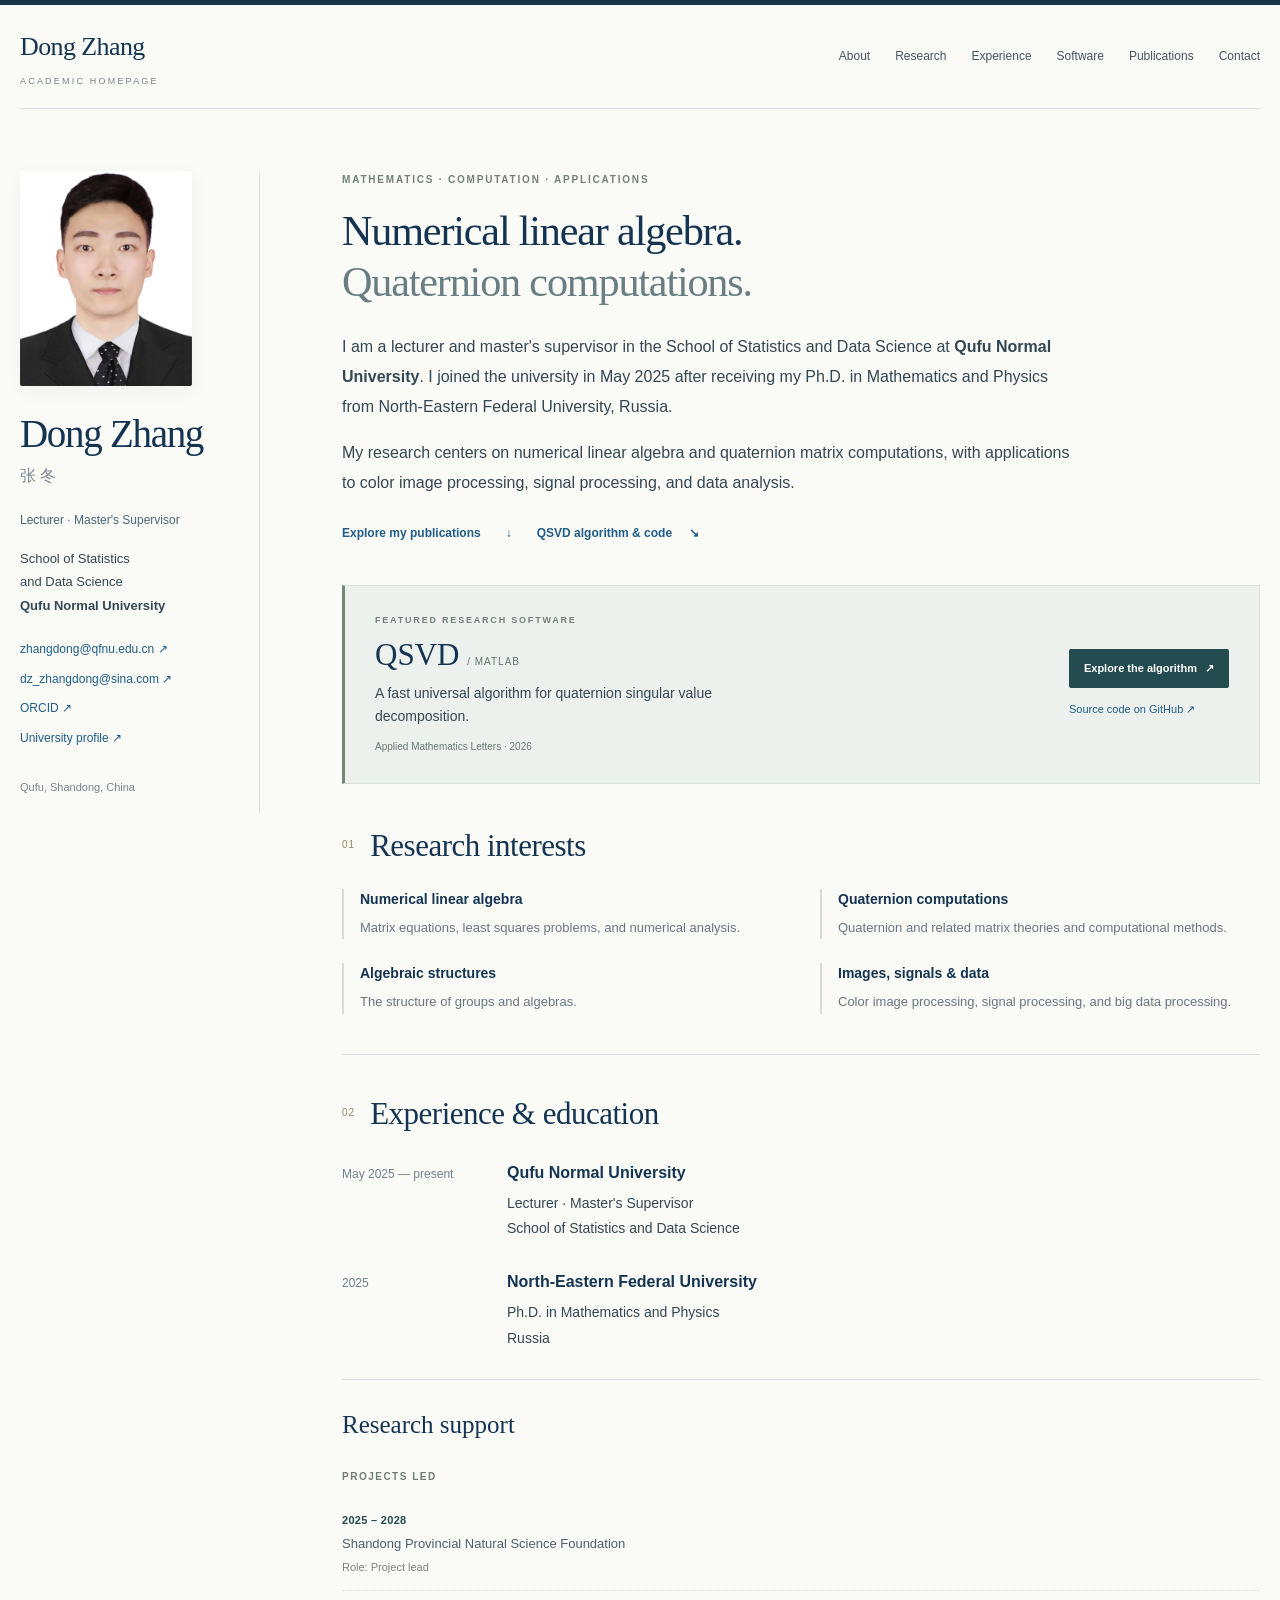
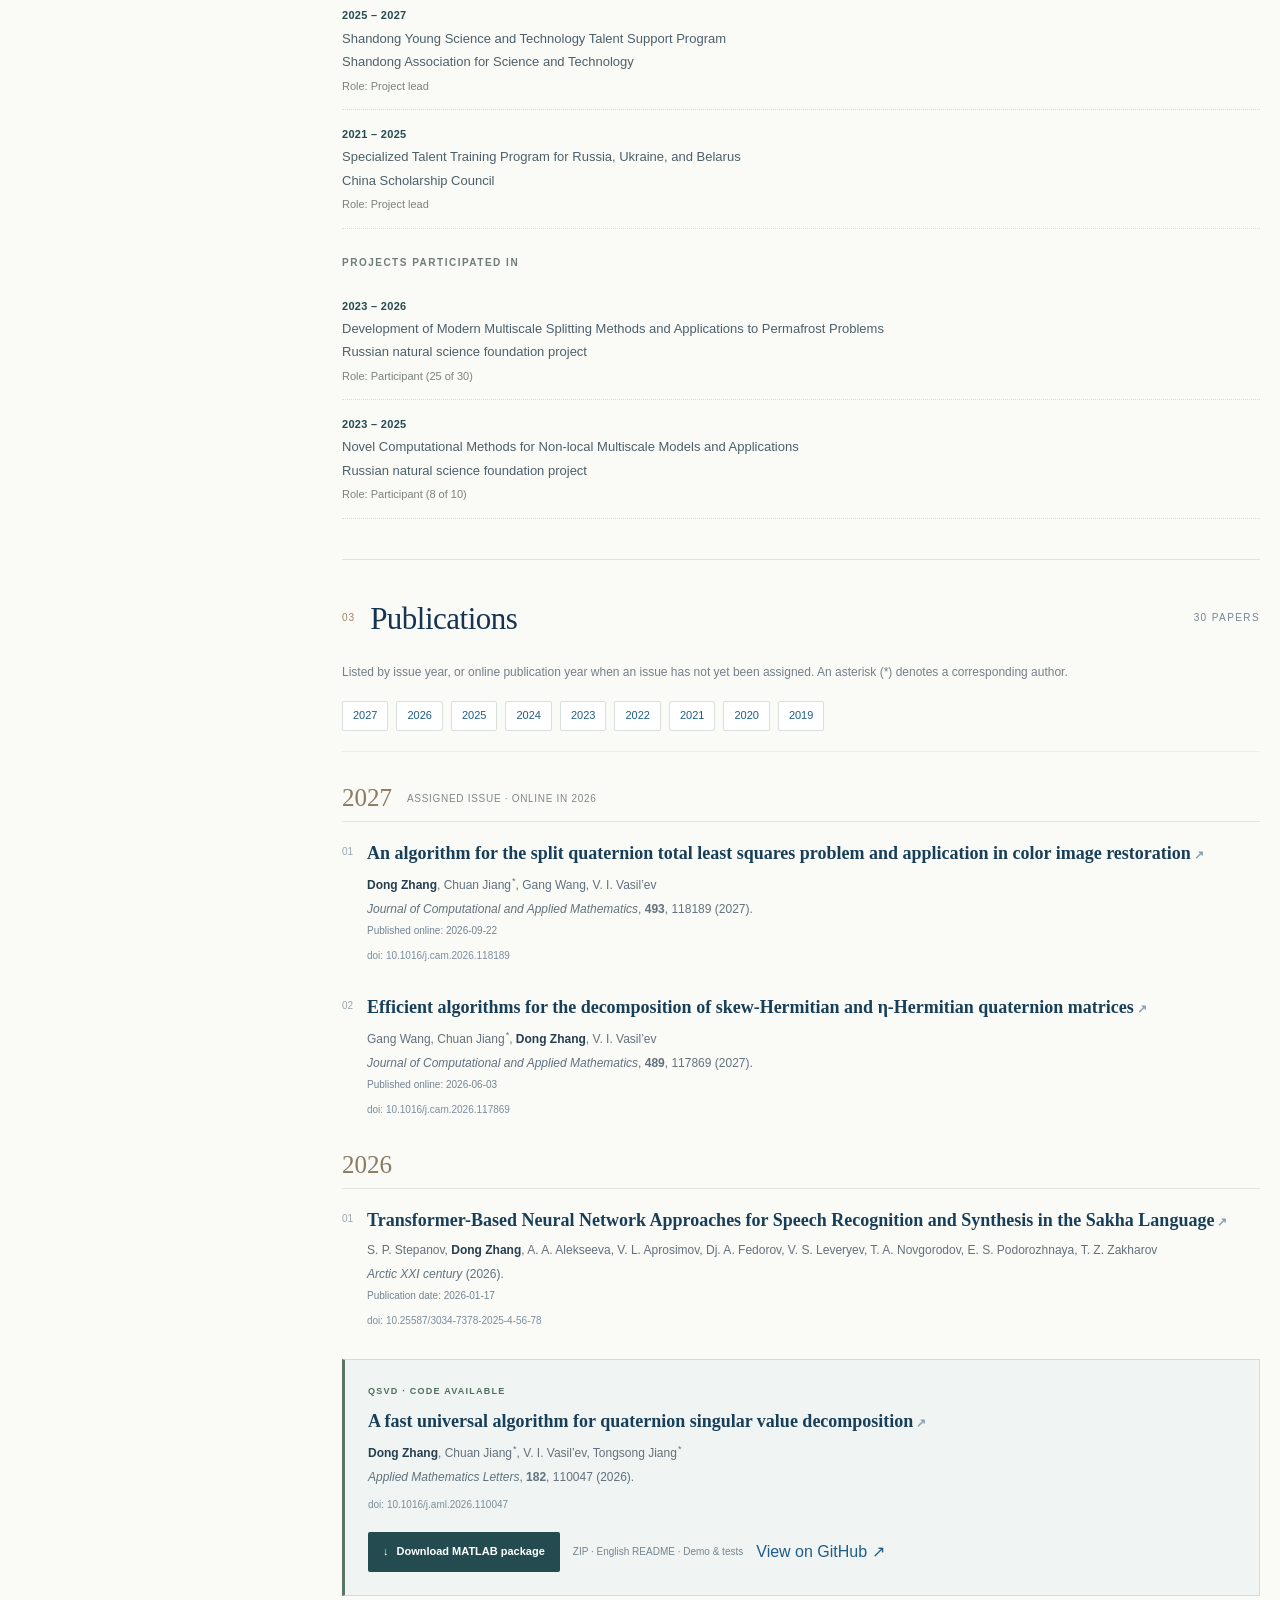
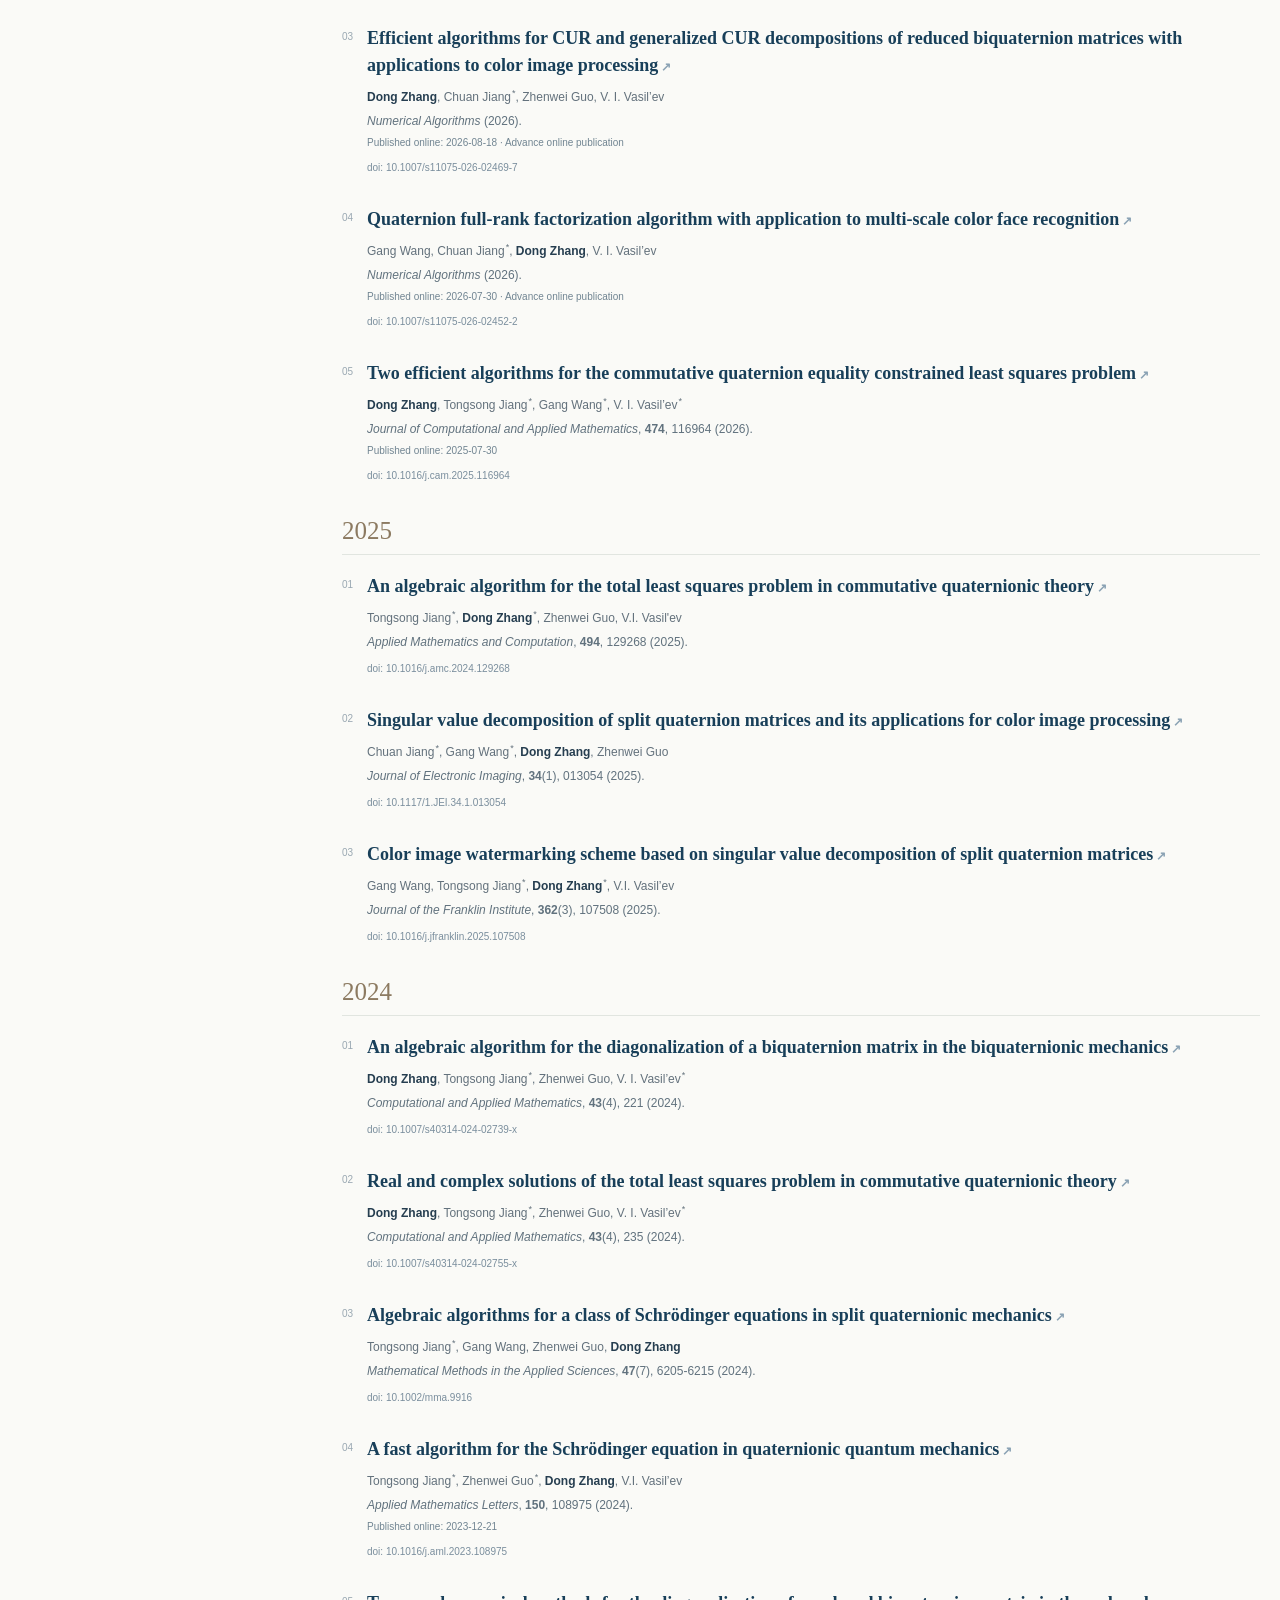
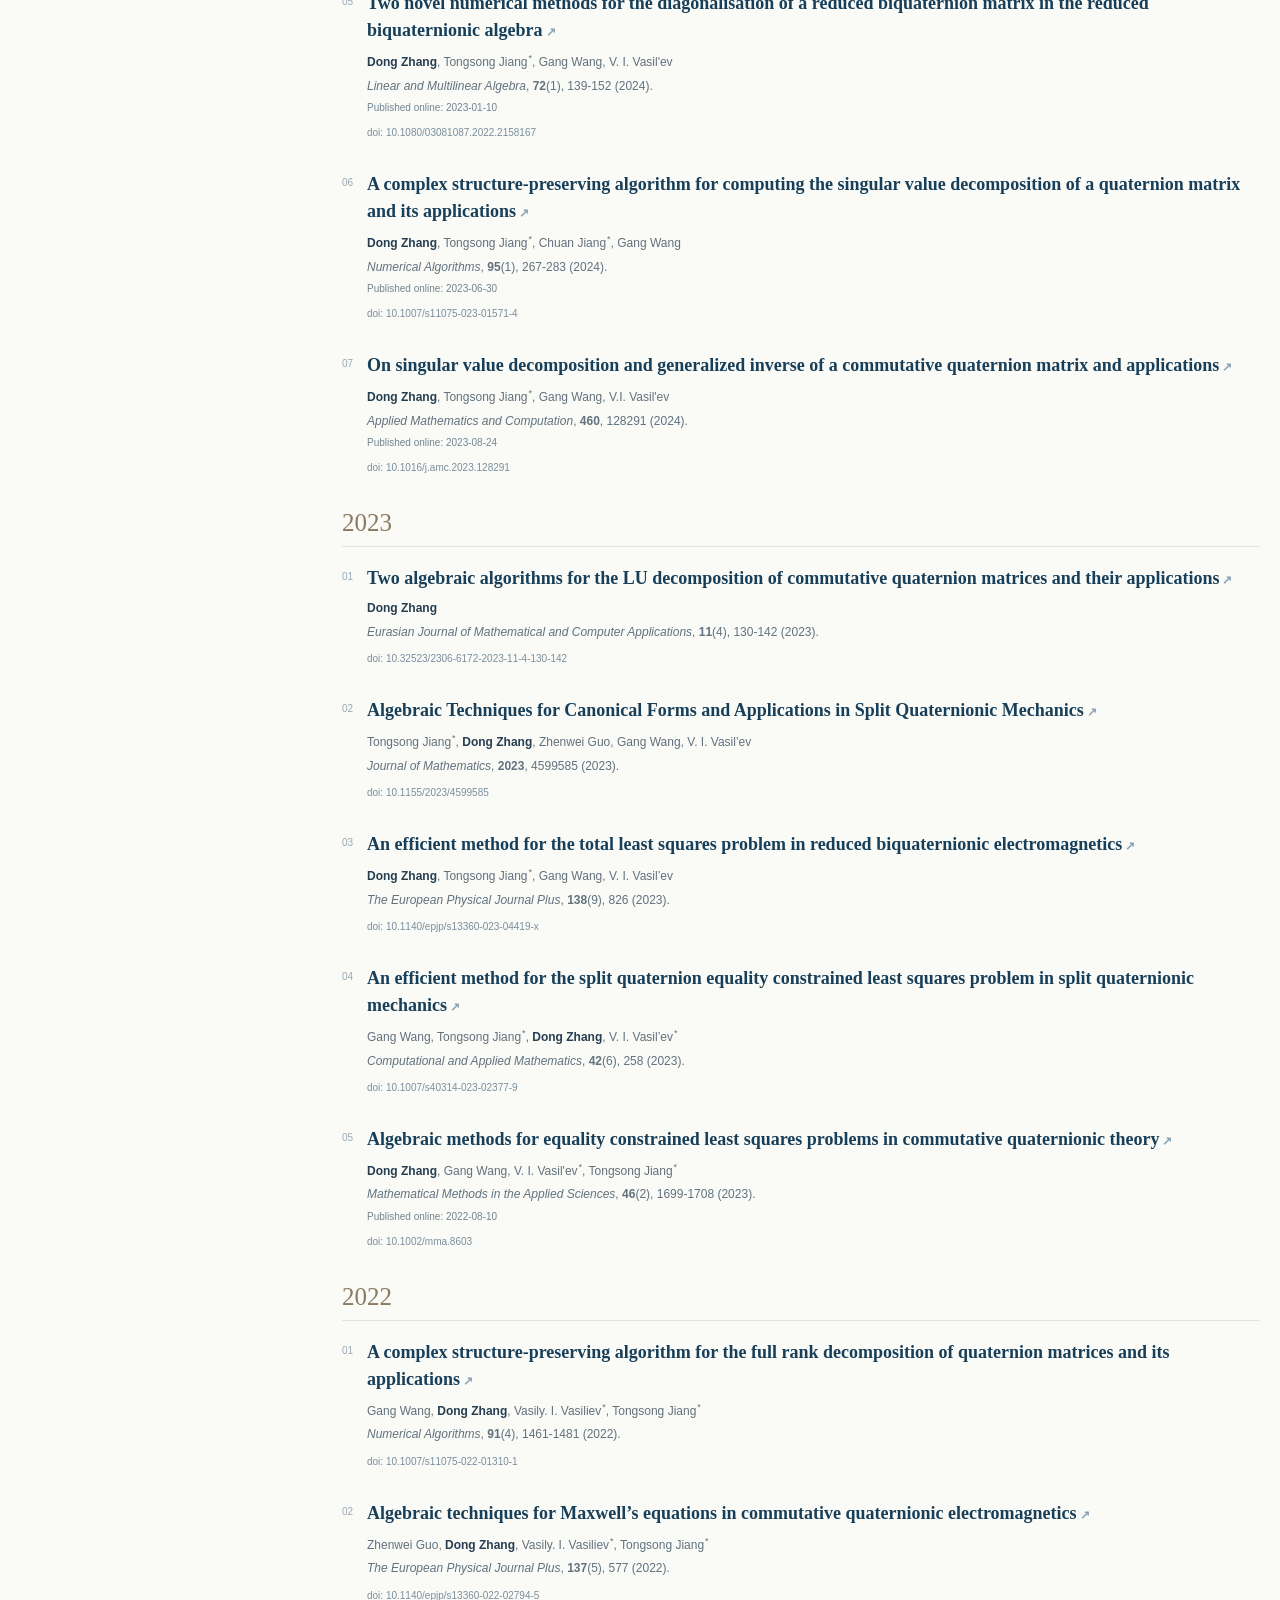
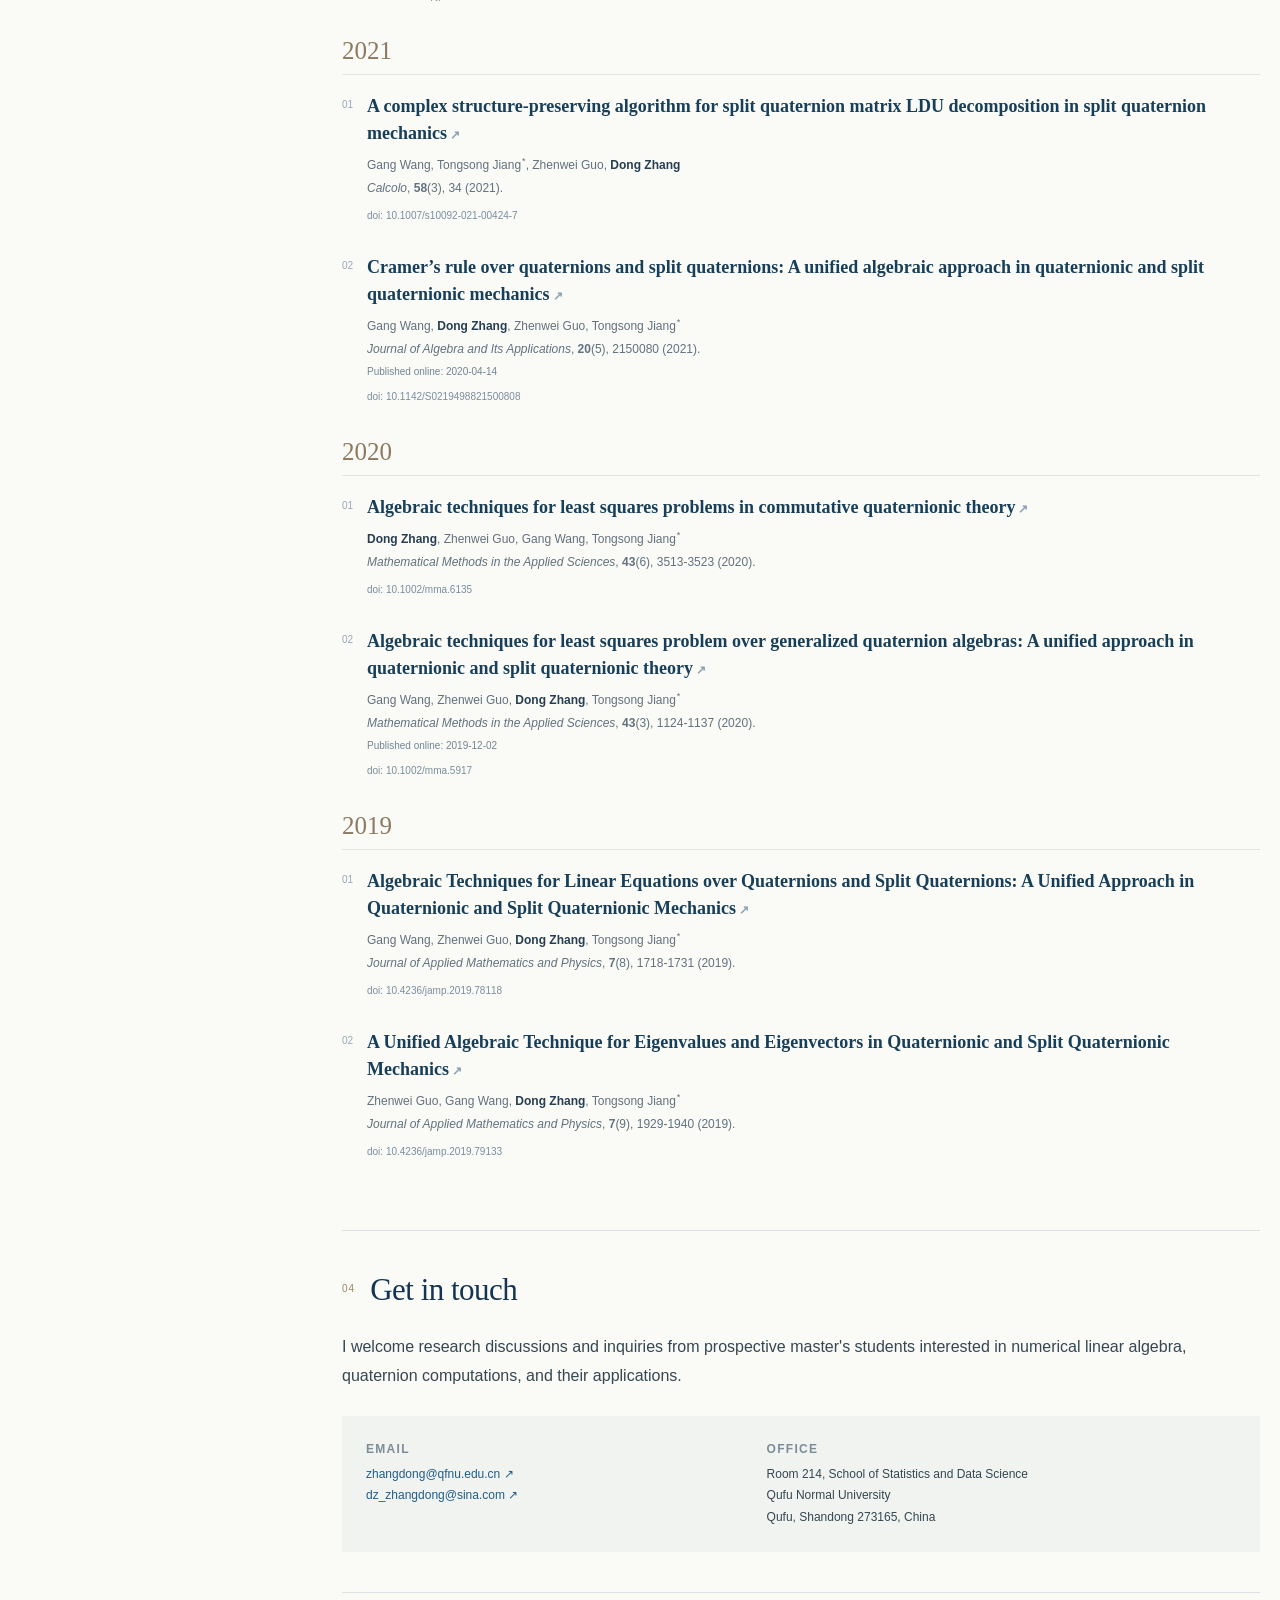
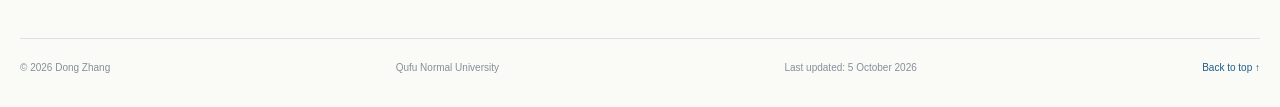
==== commit 3b238584: "Add published split quaternion total least squares paper" ====
--- a/index.html
+++ b/index.html
@@ -1,2 +1,2 @@
 <!doctype html>
-<html lang="en"><head><meta charset="utf-8"><meta name="viewport" content="width=device-width,initial-scale=1"><title>Dong Zhang (张冬) | Qufu Normal University</title><meta name="description" content="Dong Zhang (张冬), Qufu Normal University. Numerical linear algebra, quaternion matrix computations, publications, and QSVD MATLAB code."><link rel="canonical" href="https://zhangdong1107.github.io/"><meta name="robots" content="index,follow"><link rel="icon" href="/favicon.svg"><link rel="stylesheet" href="/styles.css"></head><body><link rel="preload" as="image" href="/images/dong-zhang.jpg" fetchPriority="high"/><a class="skip-link" href="#main">Skip to content</a><header class="site-header"><a class="wordmark" href="#top">Dong Zhang<span>Academic homepage</span></a><nav aria-label="Main navigation"><a href="#about">About</a><a href="#research">Research</a><a href="#experience">Experience</a><a href="/qsvd/">Software</a><a href="#publications">Publications</a><a href="#contact">Contact</a></nav></header><div class="page-shell" id="top"><aside class="profile"><img class="profile-portrait" src="/images/dong-zhang.jpg" alt="Portrait of Dong Zhang" width="400" height="500" fetchPriority="high"/><h1>Dong Zhang</h1><p class="chinese-name" lang="zh">张冬</p><p class="role">Lecturer · Master&#x27;s Supervisor</p><p class="affiliation">School of Statistics<br/>and Data Science<br/><strong>Qufu Normal University</strong></p><div class="profile-links"><a href="mailto:zhangdong@qfnu.edu.cn">zhangdong@qfnu.edu.cn ↗</a><a href="mailto:dz_zhangdong@sina.com">dz_zhangdong@sina.com ↗</a><a href="https://orcid.org/0000-0003-4688-7762" target="_blank" rel="noreferrer">ORCID ↗</a><a href="http://web.qfnu.edu.cn/zhangdong/zh_CN/index.htm" target="_blank" rel="noreferrer">University profile ↗</a></div><p class="location">Qufu, Shandong, China</p></aside><main id="main"><section id="about" class="intro"><p class="eyebrow">Mathematics · Computation · Applications</p><h2>Numerical linear algebra.<br><span class="intro-accent">Quaternion computations.</span></h2><p>I am a lecturer and master&#x27;s supervisor in the School of Statistics and Data Science at <strong>Qufu Normal University</strong>. I joined the university in May 2025 after receiving my Ph.D. in Mathematics and Physics from North-Eastern Federal University, Russia.</p><p>My research centers on numerical linear algebra and quaternion matrix computations, with applications to color image processing, signal processing, and data analysis.</p><a class="text-link" href="#publications">Explore my publications <span>↓</span></a><a class="qsvd-shortcut" href="/qsvd/">QSVD algorithm &amp; code <span>↘</span></a></section><section class="software-feature" aria-labelledby="software-title"><div><p class="eyebrow">Featured research software</p><h2 id="software-title">QSVD <span>/ MATLAB</span></h2><p>A fast universal algorithm for quaternion singular value decomposition.</p><p class="software-meta">Applied Mathematics Letters · 2026</p></div><div class="software-actions"><a class="download-button" href="/qsvd/">Explore the algorithm <span aria-hidden="true">↗</span></a><a href="https://github.com/zhangdong1107/QSVD">Source code on GitHub ↗</a></div></section><section id="research"><div class="section-heading"><span class="section-number">01</span><h2>Research interests</h2></div><div class="research-grid"><div><h3>Numerical linear algebra</h3><p>Matrix equations, least squares problems, and numerical analysis.</p></div><div><h3>Quaternion computations</h3><p>Quaternion and related matrix theories and computational methods.</p></div><div><h3>Algebraic structures</h3><p>The structure of groups and algebras.</p></div><div><h3>Images, signals &amp; data</h3><p>Color image processing, signal processing, and big data processing.</p></div></div></section><section id="experience"><div class="section-heading"><span class="section-number">02</span><h2>Experience &amp; education</h2></div><div class="timeline"><div><p class="date">May 2025 — present</p><div><h3>Qufu Normal University</h3><p>Lecturer · Master&#x27;s Supervisor<br/>School of Statistics and Data Science</p></div></div><div><p class="date">2025</p><div><h3>North-Eastern Federal University</h3><p>Ph.D. in Mathematics and Physics<br/>Russia</p></div></div></div><div class="support"><h3>Research support</h3><h4>Projects led</h4><ul class="funding-list"><li><p><strong>2025 – 2028</strong><br>Shandong Provincial Natural Science Foundation<br><em>Role: Project lead</em></p></li><li><p><strong>2025 – 2027</strong><br>Shandong Young Science and Technology Talent Support Program<br>Shandong Association for Science and Technology<br><em>Role: Project lead</em></p></li><li><p><strong>2021 – 2025</strong><br>Specialized Talent Training Program for Russia, Ukraine, and Belarus<br>China Scholarship Council<br><em>Role: Project lead</em></p></li></ul><h4>Projects participated in</h4><ul class="funding-list"><li><p><strong>2023 – 2026</strong><br>Development of Modern Multiscale Splitting Methods and Applications to Permafrost Problems<br>Russian natural science foundation project<br><em>Role: Participant (25 of 30)</em></p></li><li><p><strong>2023 – 2025</strong><br>Novel Computational Methods for Non-local Multiscale Models and Applications<br>Russian natural science foundation project<br><em>Role: Participant (8 of 10)</em></p></li></ul></div></section><section id="publications"><div class="section-heading"><span class="section-number">03</span><h2>Publications</h2><span class="count">29 papers</span></div><p class="section-note">Listed by issue year, or online publication year when an issue has not yet been assigned. An asterisk (*) denotes a corresponding author.</p><nav class="year-nav" aria-label="Publication years"><a href="#year-2027">2027</a><a href="#year-2026">2026</a><a href="#year-2025">2025</a><a href="#year-2024">2024</a><a href="#year-2023">2023</a><a href="#year-2022">2022</a><a href="#year-2021">2021</a><a href="#year-2020">2020</a><a href="#year-2019">2019</a></nav><div class="publication-year" id="year-2027"><h3>2027<span>Assigned issue · online in 2026</span></h3><ol><li><a class="paper-title" href="https://doi.org/10.1016/j.cam.2026.117869" target="_blank" rel="noreferrer">Efficient algorithms for the decomposition of skew-Hermitian and η-Hermitian quaternion matrices<span aria-hidden="true"> ↗</span></a><p class="authors"><span>Gang Wang</span><span>, Chuan Jiang<sup>*</sup></span><span>, <strong>Dong Zhang</strong></span><span>, V. I. Vasil’ev</span></p><p class="citation"><em>Journal of Computational and Applied Mathematics</em>, <strong>489</strong>, 117869 (2027).</p><p class="online-date">Published online: 2026-06-03</p><a class="doi" href="https://doi.org/10.1016/j.cam.2026.117869" target="_blank" rel="noreferrer">doi: 10.1016/j.cam.2026.117869</a></li></ol></div><div class="publication-year" id="year-2026"><h3>2026</h3><ol><li><a class="paper-title" href="https://doi.org/10.25587/3034-7378-2025-4-56-78" target="_blank" rel="noreferrer">Transformer-Based Neural Network Approaches for Speech Recognition and Synthesis in the Sakha Language<span aria-hidden="true"> ↗</span></a><p class="authors">S. P. Stepanov, <strong>Dong Zhang</strong>, A. A. Alekseeva, V. L. Aprosimov, Dj. A. Fedorov, V. S. Leveryev, T. A. Novgorodov, E. S. Podorozhnaya, T. Z. Zakharov</p><p class="citation"><em>Arctic XXI century</em> (2026).</p><p class="online-date">Publication date: 2026-01-17</p><a class="doi" href="https://doi.org/10.25587/3034-7378-2025-4-56-78" target="_blank" rel="noreferrer">doi: 10.25587/3034-7378-2025-4-56-78</a></li><li id="qsvd-aml" class="featured-paper"><span class="code-label">QSVD · Code available</span><a class="paper-title" href="https://doi.org/10.1016/j.aml.2026.110047" target="_blank" rel="noreferrer">A fast universal algorithm for quaternion singular value decomposition<span aria-hidden="true"> ↗</span></a><p class="authors"><span><strong>Dong Zhang</strong></span><span>, Chuan Jiang<sup>*</sup></span><span>, V. I. Vasil’ev</span><span>, Tongsong Jiang<sup>*</sup></span></p><p class="citation"><em>Applied Mathematics Letters</em>, <strong>182</strong>, 110047 (2026).</p><a class="doi" href="https://doi.org/10.1016/j.aml.2026.110047" target="_blank" rel="noreferrer">doi: 10.1016/j.aml.2026.110047</a><div class="paper-software"><a class="download-button" href="/downloads/qsvd-aml-matlab.zip" download="QSVD-AML-MATLAB.zip"><span aria-hidden="true">↓</span> Download MATLAB package</a><span>ZIP · English README · Demo &amp; tests</span><a href="https://github.com/zhangdong1107/QSVD" target="_blank" rel="noreferrer">View on GitHub ↗</a></div></li><li><a class="paper-title" href="https://doi.org/10.1007/s11075-026-02469-7" target="_blank" rel="noreferrer">Efficient algorithms for CUR and generalized CUR decompositions of reduced biquaternion matrices with applications to color image processing<span aria-hidden="true"> ↗</span></a><p class="authors"><span><strong>Dong Zhang</strong></span><span>, Chuan Jiang<sup>*</sup></span><span>, Zhenwei Guo</span><span>, V. I. Vasil’ev</span></p><p class="citation"><em>Numerical Algorithms</em> (2026).</p><p class="online-date">Published online: 2026-08-18 · Advance online publication</p><a class="doi" href="https://doi.org/10.1007/s11075-026-02469-7" target="_blank" rel="noreferrer">doi: 10.1007/s11075-026-02469-7</a></li><li><a class="paper-title" href="https://doi.org/10.1007/s11075-026-02452-2" target="_blank" rel="noreferrer">Quaternion full-rank factorization algorithm with application to multi-scale color face recognition<span aria-hidden="true"> ↗</span></a><p class="authors"><span>Gang Wang</span><span>, Chuan Jiang<sup>*</sup></span><span>, <strong>Dong Zhang</strong></span><span>, V. I. Vasil’ev</span></p><p class="citation"><em>Numerical Algorithms</em> (2026).</p><p class="online-date">Published online: 2026-07-30 · Advance online publication</p><a class="doi" href="https://doi.org/10.1007/s11075-026-02452-2" target="_blank" rel="noreferrer">doi: 10.1007/s11075-026-02452-2</a></li><li><a class="paper-title" href="https://doi.org/10.1016/j.cam.2025.116964" target="_blank" rel="noreferrer">Two efficient algorithms for the commutative quaternion equality constrained least squares problem<span aria-hidden="true"> ↗</span></a><p class="authors"><span><strong>Dong Zhang</strong></span><span>, Tongsong Jiang<sup>*</sup></span><span>, Gang Wang<sup>*</sup></span><span>, V. I. Vasil’ev<sup>*</sup></span></p><p class="citation"><em>Journal of Computational and Applied Mathematics</em>, <strong>474</strong>, 116964 (2026).</p><p class="online-date">Published online: 2025-07-30</p><a class="doi" href="https://doi.org/10.1016/j.cam.2025.116964" target="_blank" rel="noreferrer">doi: 10.1016/j.cam.2025.116964</a></li></ol></div><div class="publication-year" id="year-2025"><h3>2025</h3><ol><li><a class="paper-title" href="https://doi.org/10.1016/j.amc.2024.129268" target="_blank" rel="noreferrer">An algebraic algorithm for the total least squares problem in commutative quaternionic theory<span aria-hidden="true"> ↗</span></a><p class="authors"><span>Tongsong Jiang<sup>*</sup></span><span>, <strong>Dong Zhang</strong><sup>*</sup></span><span>, Zhenwei Guo</span><span>, V.I. Vasil&#x27;ev</span></p><p class="citation"><em>Applied Mathematics and Computation</em>, <strong>494</strong>, 129268 (2025).</p><a class="doi" href="https://doi.org/10.1016/j.amc.2024.129268" target="_blank" rel="noreferrer">doi: 10.1016/j.amc.2024.129268</a></li><li><a class="paper-title" href="https://doi.org/10.1117/1.JEI.34.1.013054" target="_blank" rel="noreferrer">Singular value decomposition of split quaternion matrices and its applications for color image processing<span aria-hidden="true"> ↗</span></a><p class="authors"><span>Chuan Jiang<sup>*</sup></span><span>, Gang Wang<sup>*</sup></span><span>, <strong>Dong Zhang</strong></span><span>, Zhenwei Guo</span></p><p class="citation"><em>Journal of Electronic Imaging</em>, <strong>34</strong>(1), 013054 (2025).</p><a class="doi" href="https://doi.org/10.1117/1.JEI.34.1.013054" target="_blank" rel="noreferrer">doi: 10.1117/1.JEI.34.1.013054</a></li><li><a class="paper-title" href="https://doi.org/10.1016/j.jfranklin.2025.107508" target="_blank" rel="noreferrer">Color image watermarking scheme based on singular value decomposition of split quaternion matrices<span aria-hidden="true"> ↗</span></a><p class="authors"><span>Gang Wang</span><span>, Tongsong Jiang<sup>*</sup></span><span>, <strong>Dong Zhang</strong><sup>*</sup></span><span>, V.I. Vasil’ev</span></p><p class="citation"><em>Journal of the Franklin Institute</em>, <strong>362</strong>(3), 107508 (2025).</p><a class="doi" href="https://doi.org/10.1016/j.jfranklin.2025.107508" target="_blank" rel="noreferrer">doi: 10.1016/j.jfranklin.2025.107508</a></li></ol></div><div class="publication-year" id="year-2024"><h3>2024</h3><ol><li><a class="paper-title" href="https://doi.org/10.1007/s40314-024-02739-x" target="_blank" rel="noreferrer">An algebraic algorithm for the diagonalization of a biquaternion matrix in the biquaternionic mechanics<span aria-hidden="true"> ↗</span></a><p class="authors"><span><strong>Dong Zhang</strong></span><span>, Tongsong Jiang<sup>*</sup></span><span>, Zhenwei Guo</span><span>, V. I. Vasil’ev<sup>*</sup></span></p><p class="citation"><em>Computational and Applied Mathematics</em>, <strong>43</strong>(4), 221 (2024).</p><a class="doi" href="https://doi.org/10.1007/s40314-024-02739-x" target="_blank" rel="noreferrer">doi: 10.1007/s40314-024-02739-x</a></li><li><a class="paper-title" href="https://doi.org/10.1007/s40314-024-02755-x" target="_blank" rel="noreferrer">Real and complex solutions of the total least squares problem in commutative quaternionic theory<span aria-hidden="true"> ↗</span></a><p class="authors"><span><strong>Dong Zhang</strong></span><span>, Tongsong Jiang<sup>*</sup></span><span>, Zhenwei Guo</span><span>, V. I. Vasil’ev<sup>*</sup></span></p><p class="citation"><em>Computational and Applied Mathematics</em>, <strong>43</strong>(4), 235 (2024).</p><a class="doi" href="https://doi.org/10.1007/s40314-024-02755-x" target="_blank" rel="noreferrer">doi: 10.1007/s40314-024-02755-x</a></li><li><a class="paper-title" href="https://doi.org/10.1002/mma.9916" target="_blank" rel="noreferrer">Algebraic algorithms for a class of Schrödinger equations in split quaternionic mechanics<span aria-hidden="true"> ↗</span></a><p class="authors"><span>Tongsong Jiang<sup>*</sup></span><span>, Gang Wang</span><span>, Zhenwei Guo</span><span>, <strong>Dong Zhang</strong></span></p><p class="citation"><em>Mathematical Methods in the Applied Sciences</em>, <strong>47</strong>(7), 6205-6215 (2024).</p><a class="doi" href="https://doi.org/10.1002/mma.9916" target="_blank" rel="noreferrer">doi: 10.1002/mma.9916</a></li><li><a class="paper-title" href="https://doi.org/10.1016/j.aml.2023.108975" target="_blank" rel="noreferrer">A fast algorithm for the Schrödinger equation in quaternionic quantum mechanics<span aria-hidden="true"> ↗</span></a><p class="authors"><span>Tongsong Jiang<sup>*</sup></span><span>, Zhenwei Guo<sup>*</sup></span><span>, <strong>Dong Zhang</strong></span><span>, V.I. Vasil’ev</span></p><p class="citation"><em>Applied Mathematics Letters</em>, <strong>150</strong>, 108975 (2024).</p><p class="online-date">Published online: 2023-12-21</p><a class="doi" href="https://doi.org/10.1016/j.aml.2023.108975" target="_blank" rel="noreferrer">doi: 10.1016/j.aml.2023.108975</a></li><li><a class="paper-title" href="https://doi.org/10.1080/03081087.2022.2158167" target="_blank" rel="noreferrer">Two novel numerical methods for the diagonalisation of a reduced biquaternion matrix in the reduced biquaternionic algebra<span aria-hidden="true"> ↗</span></a><p class="authors"><span><strong>Dong Zhang</strong></span><span>, Tongsong Jiang<sup>*</sup></span><span>, Gang Wang</span><span>, V. I. Vasil&#x27;ev</span></p><p class="citation"><em>Linear and Multilinear Algebra</em>, <strong>72</strong>(1), 139-152 (2024).</p><p class="online-date">Published online: 2023-01-10</p><a class="doi" href="https://doi.org/10.1080/03081087.2022.2158167" target="_blank" rel="noreferrer">doi: 10.1080/03081087.2022.2158167</a></li><li><a class="paper-title" href="https://doi.org/10.1007/s11075-023-01571-4" target="_blank" rel="noreferrer">A complex structure-preserving algorithm for computing the singular value decomposition of a quaternion matrix and its applications<span aria-hidden="true"> ↗</span></a><p class="authors"><span><strong>Dong Zhang</strong></span><span>, Tongsong Jiang<sup>*</sup></span><span>, Chuan Jiang<sup>*</sup></span><span>, Gang Wang</span></p><p class="citation"><em>Numerical Algorithms</em>, <strong>95</strong>(1), 267-283 (2024).</p><p class="online-date">Published online: 2023-06-30</p><a class="doi" href="https://doi.org/10.1007/s11075-023-01571-4" target="_blank" rel="noreferrer">doi: 10.1007/s11075-023-01571-4</a></li><li><a class="paper-title" href="https://doi.org/10.1016/j.amc.2023.128291" target="_blank" rel="noreferrer">On singular value decomposition and generalized inverse of a commutative quaternion matrix and applications<span aria-hidden="true"> ↗</span></a><p class="authors"><span><strong>Dong Zhang</strong></span><span>, Tongsong Jiang<sup>*</sup></span><span>, Gang Wang</span><span>, V.I. Vasil&#x27;ev</span></p><p class="citation"><em>Applied Mathematics and Computation</em>, <strong>460</strong>, 128291 (2024).</p><p class="online-date">Published online: 2023-08-24</p><a class="doi" href="https://doi.org/10.1016/j.amc.2023.128291" target="_blank" rel="noreferrer">doi: 10.1016/j.amc.2023.128291</a></li></ol></div><div class="publication-year" id="year-2023"><h3>2023</h3><ol><li><a class="paper-title" href="https://doi.org/10.32523/2306-6172-2023-11-4-130-142" target="_blank" rel="noreferrer">Two algebraic algorithms for the LU decomposition of commutative quaternion matrices and their applications<span aria-hidden="true"> ↗</span></a><p class="authors"><span><strong>Dong Zhang</strong></span></p><p class="citation"><em>Eurasian Journal of Mathematical and Computer Applications</em>, <strong>11</strong>(4), 130-142 (2023).</p><a class="doi" href="https://doi.org/10.32523/2306-6172-2023-11-4-130-142" target="_blank" rel="noreferrer">doi: 10.32523/2306-6172-2023-11-4-130-142</a></li><li><a class="paper-title" href="https://doi.org/10.1155/2023/4599585" target="_blank" rel="noreferrer">Algebraic Techniques for Canonical Forms and Applications in Split Quaternionic Mechanics<span aria-hidden="true"> ↗</span></a><p class="authors"><span>Tongsong Jiang<sup>*</sup></span><span>, <strong>Dong Zhang</strong></span><span>, Zhenwei Guo</span><span>, Gang Wang</span><span>, V. I. Vasil’ev</span></p><p class="citation"><em>Journal of Mathematics</em>, <strong>2023</strong>, 4599585 (2023).</p><a class="doi" href="https://doi.org/10.1155/2023/4599585" target="_blank" rel="noreferrer">doi: 10.1155/2023/4599585</a></li><li><a class="paper-title" href="https://doi.org/10.1140/epjp/s13360-023-04419-x" target="_blank" rel="noreferrer">An efficient method for the total least squares problem in reduced biquaternionic electromagnetics<span aria-hidden="true"> ↗</span></a><p class="authors"><span><strong>Dong Zhang</strong></span><span>, Tongsong Jiang<sup>*</sup></span><span>, Gang Wang</span><span>, V. I. Vasil’ev</span></p><p class="citation"><em>The European Physical Journal Plus</em>, <strong>138</strong>(9), 826 (2023).</p><a class="doi" href="https://doi.org/10.1140/epjp/s13360-023-04419-x" target="_blank" rel="noreferrer">doi: 10.1140/epjp/s13360-023-04419-x</a></li><li><a class="paper-title" href="https://doi.org/10.1007/s40314-023-02377-9" target="_blank" rel="noreferrer">An efficient method for the split quaternion equality constrained least squares problem in split quaternionic mechanics<span aria-hidden="true"> ↗</span></a><p class="authors"><span>Gang Wang</span><span>, Tongsong Jiang<sup>*</sup></span><span>, <strong>Dong Zhang</strong></span><span>, V. I. Vasil’ev<sup>*</sup></span></p><p class="citation"><em>Computational and Applied Mathematics</em>, <strong>42</strong>(6), 258 (2023).</p><a class="doi" href="https://doi.org/10.1007/s40314-023-02377-9" target="_blank" rel="noreferrer">doi: 10.1007/s40314-023-02377-9</a></li><li><a class="paper-title" href="https://doi.org/10.1002/mma.8603" target="_blank" rel="noreferrer">Algebraic methods for equality constrained least squares problems in commutative quaternionic theory<span aria-hidden="true"> ↗</span></a><p class="authors"><span><strong>Dong Zhang</strong></span><span>, Gang Wang</span><span>, V. I. Vasil&#x27;ev<sup>*</sup></span><span>, Tongsong Jiang<sup>*</sup></span></p><p class="citation"><em>Mathematical Methods in the Applied Sciences</em>, <strong>46</strong>(2), 1699-1708 (2023).</p><p class="online-date">Published online: 2022-08-10</p><a class="doi" href="https://doi.org/10.1002/mma.8603" target="_blank" rel="noreferrer">doi: 10.1002/mma.8603</a></li></ol></div><div class="publication-year" id="year-2022"><h3>2022</h3><ol><li><a class="paper-title" href="https://doi.org/10.1007/s11075-022-01310-1" target="_blank" rel="noreferrer">A complex structure-preserving algorithm for the full rank decomposition of quaternion matrices and its applications<span aria-hidden="true"> ↗</span></a><p class="authors"><span>Gang Wang</span><span>, <strong>Dong Zhang</strong></span><span>, Vasily. I. Vasiliev<sup>*</sup></span><span>, Tongsong Jiang<sup>*</sup></span></p><p class="citation"><em>Numerical Algorithms</em>, <strong>91</strong>(4), 1461-1481 (2022).</p><a class="doi" href="https://doi.org/10.1007/s11075-022-01310-1" target="_blank" rel="noreferrer">doi: 10.1007/s11075-022-01310-1</a></li><li><a class="paper-title" href="https://doi.org/10.1140/epjp/s13360-022-02794-5" target="_blank" rel="noreferrer">Algebraic techniques for Maxwell’s equations in commutative quaternionic electromagnetics<span aria-hidden="true"> ↗</span></a><p class="authors"><span>Zhenwei Guo</span><span>, <strong>Dong Zhang</strong></span><span>, Vasily. I. Vasiliev<sup>*</sup></span><span>, Tongsong Jiang<sup>*</sup></span></p><p class="citation"><em>The European Physical Journal Plus</em>, <strong>137</strong>(5), 577 (2022).</p><a class="doi" href="https://doi.org/10.1140/epjp/s13360-022-02794-5" target="_blank" rel="noreferrer">doi: 10.1140/epjp/s13360-022-02794-5</a></li></ol></div><div class="publication-year" id="year-2021"><h3>2021</h3><ol><li><a class="paper-title" href="https://doi.org/10.1007/s10092-021-00424-7" target="_blank" rel="noreferrer">A complex structure-preserving algorithm for split quaternion matrix LDU decomposition in split quaternion mechanics<span aria-hidden="true"> ↗</span></a><p class="authors"><span>Gang Wang</span><span>, Tongsong Jiang<sup>*</sup></span><span>, Zhenwei Guo</span><span>, <strong>Dong Zhang</strong></span></p><p class="citation"><em>Calcolo</em>, <strong>58</strong>(3), 34 (2021).</p><a class="doi" href="https://doi.org/10.1007/s10092-021-00424-7" target="_blank" rel="noreferrer">doi: 10.1007/s10092-021-00424-7</a></li><li><a class="paper-title" href="https://doi.org/10.1142/S0219498821500808" target="_blank" rel="noreferrer">Cramer’s rule over quaternions and split quaternions: A unified algebraic approach in quaternionic and split quaternionic mechanics<span aria-hidden="true"> ↗</span></a><p class="authors"><span>Gang Wang</span><span>, <strong>Dong Zhang</strong></span><span>, Zhenwei Guo</span><span>, Tongsong Jiang<sup>*</sup></span></p><p class="citation"><em>Journal of Algebra and Its Applications</em>, <strong>20</strong>(5), 2150080 (2021).</p><p class="online-date">Published online: 2020-04-14</p><a class="doi" href="https://doi.org/10.1142/S0219498821500808" target="_blank" rel="noreferrer">doi: 10.1142/S0219498821500808</a></li></ol></div><div class="publication-year" id="year-2020"><h3>2020</h3><ol><li><a class="paper-title" href="https://doi.org/10.1002/mma.6135" target="_blank" rel="noreferrer">Algebraic techniques for least squares problems in commutative quaternionic theory<span aria-hidden="true"> ↗</span></a><p class="authors"><span><strong>Dong Zhang</strong></span><span>, Zhenwei Guo</span><span>, Gang Wang</span><span>, Tongsong Jiang<sup>*</sup></span></p><p class="citation"><em>Mathematical Methods in the Applied Sciences</em>, <strong>43</strong>(6), 3513-3523 (2020).</p><a class="doi" href="https://doi.org/10.1002/mma.6135" target="_blank" rel="noreferrer">doi: 10.1002/mma.6135</a></li><li><a class="paper-title" href="https://doi.org/10.1002/mma.5917" target="_blank" rel="noreferrer">Algebraic techniques for least squares problem over generalized quaternion algebras: A unified approach in quaternionic and split quaternionic theory<span aria-hidden="true"> ↗</span></a><p class="authors"><span>Gang Wang</span><span>, Zhenwei Guo</span><span>, <strong>Dong Zhang</strong></span><span>, Tongsong Jiang<sup>*</sup></span></p><p class="citation"><em>Mathematical Methods in the Applied Sciences</em>, <strong>43</strong>(3), 1124-1137 (2020).</p><p class="online-date">Published online: 2019-12-02</p><a class="doi" href="https://doi.org/10.1002/mma.5917" target="_blank" rel="noreferrer">doi: 10.1002/mma.5917</a></li></ol></div><div class="publication-year" id="year-2019"><h3>2019</h3><ol><li><a class="paper-title" href="https://doi.org/10.4236/jamp.2019.78118" target="_blank" rel="noreferrer">Algebraic Techniques for Linear Equations over Quaternions and Split Quaternions: A Unified Approach in Quaternionic and Split Quaternionic Mechanics<span aria-hidden="true"> ↗</span></a><p class="authors"><span>Gang Wang</span><span>, Zhenwei Guo</span><span>, <strong>Dong Zhang</strong></span><span>, Tongsong Jiang<sup>*</sup></span></p><p class="citation"><em>Journal of Applied Mathematics and Physics</em>, <strong>7</strong>(8), 1718-1731 (2019).</p><a class="doi" href="https://doi.org/10.4236/jamp.2019.78118" target="_blank" rel="noreferrer">doi: 10.4236/jamp.2019.78118</a></li><li><a class="paper-title" href="https://doi.org/10.4236/jamp.2019.79133" target="_blank" rel="noreferrer">A Unified Algebraic Technique for Eigenvalues and Eigenvectors in Quaternionic and Split Quaternionic Mechanics<span aria-hidden="true"> ↗</span></a><p class="authors"><span>Zhenwei Guo</span><span>, Gang Wang</span><span>, <strong>Dong Zhang</strong></span><span>, Tongsong Jiang<sup>*</sup></span></p><p class="citation"><em>Journal of Applied Mathematics and Physics</em>, <strong>7</strong>(9), 1929-1940 (2019).</p><a class="doi" href="https://doi.org/10.4236/jamp.2019.79133" target="_blank" rel="noreferrer">doi: 10.4236/jamp.2019.79133</a></li></ol></div></section><section id="contact"><div class="section-heading"><span class="section-number">04</span><h2>Get in touch</h2></div><p>I welcome research discussions and inquiries from prospective master&#x27;s students interested in numerical linear algebra, quaternion computations, and their applications.</p><div class="contact-grid"><div><h3>Email</h3><a href="mailto:zhangdong@qfnu.edu.cn">zhangdong@qfnu.edu.cn ↗</a><a href="mailto:dz_zhangdong@sina.com">dz_zhangdong@sina.com ↗</a></div><div><h3>Office</h3><p>Room 214, School of Statistics and Data Science<br/>Qufu Normal University<br/>Qufu, Shandong 273165, China</p></div></div></section></main></div><footer><span>© 2026 Dong Zhang</span><span>Qufu Normal University</span><span>Last updated: <time dateTime="2026-09-07">7 September 2026</time></span><a href="#top">Back to top ↑</a></footer></body></html>
+<html lang="en"><head><meta charset="utf-8"><meta name="viewport" content="width=device-width,initial-scale=1"><title>Dong Zhang (张冬) | Qufu Normal University</title><meta name="description" content="Dong Zhang (张冬), Qufu Normal University. Numerical linear algebra, quaternion matrix computations, publications, and QSVD MATLAB code."><link rel="canonical" href="https://zhangdong1107.github.io/"><meta name="robots" content="index,follow"><link rel="icon" href="/favicon.svg"><link rel="stylesheet" href="/styles.css"></head><body><link rel="preload" as="image" href="/images/dong-zhang.jpg" fetchPriority="high"/><a class="skip-link" href="#main">Skip to content</a><header class="site-header"><a class="wordmark" href="#top">Dong Zhang<span>Academic homepage</span></a><nav aria-label="Main navigation"><a href="#about">About</a><a href="#research">Research</a><a href="#experience">Experience</a><a href="/qsvd/">Software</a><a href="#publications">Publications</a><a href="#contact">Contact</a></nav></header><div class="page-shell" id="top"><aside class="profile"><img class="profile-portrait" src="/images/dong-zhang.jpg" alt="Portrait of Dong Zhang" width="400" height="500" fetchPriority="high"/><h1>Dong Zhang</h1><p class="chinese-name" lang="zh">张冬</p><p class="role">Lecturer · Master&#x27;s Supervisor</p><p class="affiliation">School of Statistics<br/>and Data Science<br/><strong>Qufu Normal University</strong></p><div class="profile-links"><a href="mailto:zhangdong@qfnu.edu.cn">zhangdong@qfnu.edu.cn ↗</a><a href="mailto:dz_zhangdong@sina.com">dz_zhangdong@sina.com ↗</a><a href="https://orcid.org/0000-0003-4688-7762" target="_blank" rel="noreferrer">ORCID ↗</a><a href="http://web.qfnu.edu.cn/zhangdong/zh_CN/index.htm" target="_blank" rel="noreferrer">University profile ↗</a></div><p class="location">Qufu, Shandong, China</p></aside><main id="main"><section id="about" class="intro"><p class="eyebrow">Mathematics · Computation · Applications</p><h2>Numerical linear algebra.<br><span class="intro-accent">Quaternion computations.</span></h2><p>I am a lecturer and master&#x27;s supervisor in the School of Statistics and Data Science at <strong>Qufu Normal University</strong>. I joined the university in May 2025 after receiving my Ph.D. in Mathematics and Physics from North-Eastern Federal University, Russia.</p><p>My research centers on numerical linear algebra and quaternion matrix computations, with applications to color image processing, signal processing, and data analysis.</p><a class="text-link" href="#publications">Explore my publications <span>↓</span></a><a class="qsvd-shortcut" href="/qsvd/">QSVD algorithm &amp; code <span>↘</span></a></section><section class="software-feature" aria-labelledby="software-title"><div><p class="eyebrow">Featured research software</p><h2 id="software-title">QSVD <span>/ MATLAB</span></h2><p>A fast universal algorithm for quaternion singular value decomposition.</p><p class="software-meta">Applied Mathematics Letters · 2026</p></div><div class="software-actions"><a class="download-button" href="/qsvd/">Explore the algorithm <span aria-hidden="true">↗</span></a><a href="https://github.com/zhangdong1107/QSVD">Source code on GitHub ↗</a></div></section><section id="research"><div class="section-heading"><span class="section-number">01</span><h2>Research interests</h2></div><div class="research-grid"><div><h3>Numerical linear algebra</h3><p>Matrix equations, least squares problems, and numerical analysis.</p></div><div><h3>Quaternion computations</h3><p>Quaternion and related matrix theories and computational methods.</p></div><div><h3>Algebraic structures</h3><p>The structure of groups and algebras.</p></div><div><h3>Images, signals &amp; data</h3><p>Color image processing, signal processing, and big data processing.</p></div></div></section><section id="experience"><div class="section-heading"><span class="section-number">02</span><h2>Experience &amp; education</h2></div><div class="timeline"><div><p class="date">May 2025 — present</p><div><h3>Qufu Normal University</h3><p>Lecturer · Master&#x27;s Supervisor<br/>School of Statistics and Data Science</p></div></div><div><p class="date">2025</p><div><h3>North-Eastern Federal University</h3><p>Ph.D. in Mathematics and Physics<br/>Russia</p></div></div></div><div class="support"><h3>Research support</h3><h4>Projects led</h4><ul class="funding-list"><li><p><strong>2025 – 2028</strong><br>Shandong Provincial Natural Science Foundation<br><em>Role: Project lead</em></p></li><li><p><strong>2025 – 2027</strong><br>Shandong Young Science and Technology Talent Support Program<br>Shandong Association for Science and Technology<br><em>Role: Project lead</em></p></li><li><p><strong>2021 – 2025</strong><br>Specialized Talent Training Program for Russia, Ukraine, and Belarus<br>China Scholarship Council<br><em>Role: Project lead</em></p></li></ul><h4>Projects participated in</h4><ul class="funding-list"><li><p><strong>2023 – 2026</strong><br>Development of Modern Multiscale Splitting Methods and Applications to Permafrost Problems<br>Russian natural science foundation project<br><em>Role: Participant (25 of 30)</em></p></li><li><p><strong>2023 – 2025</strong><br>Novel Computational Methods for Non-local Multiscale Models and Applications<br>Russian natural science foundation project<br><em>Role: Participant (8 of 10)</em></p></li></ul></div></section><section id="publications"><div class="section-heading"><span class="section-number">03</span><h2>Publications</h2><span class="count">30 papers</span></div><p class="section-note">Listed by issue year, or online publication year when an issue has not yet been assigned. An asterisk (*) denotes a corresponding author.</p><nav class="year-nav" aria-label="Publication years"><a href="#year-2027">2027</a><a href="#year-2026">2026</a><a href="#year-2025">2025</a><a href="#year-2024">2024</a><a href="#year-2023">2023</a><a href="#year-2022">2022</a><a href="#year-2021">2021</a><a href="#year-2020">2020</a><a href="#year-2019">2019</a></nav><div class="publication-year" id="year-2027"><h3>2027<span>Assigned issue · online in 2026</span></h3><ol><li><a class="paper-title" href="https://doi.org/10.1016/j.cam.2026.118189" target="_blank" rel="noreferrer">An algorithm for the split quaternion total least squares problem and application in color image restoration<span aria-hidden="true"> ↗</span></a><p class="authors"><strong>Dong Zhang</strong>, Chuan Jiang<sup>*</sup>, Gang Wang, V. I. Vasil’ev</p><p class="citation"><em>Journal of Computational and Applied Mathematics</em>, <strong>493</strong>, 118189 (2027).</p><p class="online-date">Published online: 2026-09-22</p><a class="doi" href="https://doi.org/10.1016/j.cam.2026.118189" target="_blank" rel="noreferrer">doi: 10.1016/j.cam.2026.118189</a></li><li><a class="paper-title" href="https://doi.org/10.1016/j.cam.2026.117869" target="_blank" rel="noreferrer">Efficient algorithms for the decomposition of skew-Hermitian and η-Hermitian quaternion matrices<span aria-hidden="true"> ↗</span></a><p class="authors"><span>Gang Wang</span><span>, Chuan Jiang<sup>*</sup></span><span>, <strong>Dong Zhang</strong></span><span>, V. I. Vasil’ev</span></p><p class="citation"><em>Journal of Computational and Applied Mathematics</em>, <strong>489</strong>, 117869 (2027).</p><p class="online-date">Published online: 2026-06-03</p><a class="doi" href="https://doi.org/10.1016/j.cam.2026.117869" target="_blank" rel="noreferrer">doi: 10.1016/j.cam.2026.117869</a></li></ol></div><div class="publication-year" id="year-2026"><h3>2026</h3><ol><li><a class="paper-title" href="https://doi.org/10.25587/3034-7378-2025-4-56-78" target="_blank" rel="noreferrer">Transformer-Based Neural Network Approaches for Speech Recognition and Synthesis in the Sakha Language<span aria-hidden="true"> ↗</span></a><p class="authors">S. P. Stepanov, <strong>Dong Zhang</strong>, A. A. Alekseeva, V. L. Aprosimov, Dj. A. Fedorov, V. S. Leveryev, T. A. Novgorodov, E. S. Podorozhnaya, T. Z. Zakharov</p><p class="citation"><em>Arctic XXI century</em> (2026).</p><p class="online-date">Publication date: 2026-01-17</p><a class="doi" href="https://doi.org/10.25587/3034-7378-2025-4-56-78" target="_blank" rel="noreferrer">doi: 10.25587/3034-7378-2025-4-56-78</a></li><li id="qsvd-aml" class="featured-paper"><span class="code-label">QSVD · Code available</span><a class="paper-title" href="https://doi.org/10.1016/j.aml.2026.110047" target="_blank" rel="noreferrer">A fast universal algorithm for quaternion singular value decomposition<span aria-hidden="true"> ↗</span></a><p class="authors"><span><strong>Dong Zhang</strong></span><span>, Chuan Jiang<sup>*</sup></span><span>, V. I. Vasil’ev</span><span>, Tongsong Jiang<sup>*</sup></span></p><p class="citation"><em>Applied Mathematics Letters</em>, <strong>182</strong>, 110047 (2026).</p><a class="doi" href="https://doi.org/10.1016/j.aml.2026.110047" target="_blank" rel="noreferrer">doi: 10.1016/j.aml.2026.110047</a><div class="paper-software"><a class="download-button" href="/downloads/qsvd-aml-matlab.zip" download="QSVD-AML-MATLAB.zip"><span aria-hidden="true">↓</span> Download MATLAB package</a><span>ZIP · English README · Demo &amp; tests</span><a href="https://github.com/zhangdong1107/QSVD" target="_blank" rel="noreferrer">View on GitHub ↗</a></div></li><li><a class="paper-title" href="https://doi.org/10.1007/s11075-026-02469-7" target="_blank" rel="noreferrer">Efficient algorithms for CUR and generalized CUR decompositions of reduced biquaternion matrices with applications to color image processing<span aria-hidden="true"> ↗</span></a><p class="authors"><span><strong>Dong Zhang</strong></span><span>, Chuan Jiang<sup>*</sup></span><span>, Zhenwei Guo</span><span>, V. I. Vasil’ev</span></p><p class="citation"><em>Numerical Algorithms</em> (2026).</p><p class="online-date">Published online: 2026-08-18 · Advance online publication</p><a class="doi" href="https://doi.org/10.1007/s11075-026-02469-7" target="_blank" rel="noreferrer">doi: 10.1007/s11075-026-02469-7</a></li><li><a class="paper-title" href="https://doi.org/10.1007/s11075-026-02452-2" target="_blank" rel="noreferrer">Quaternion full-rank factorization algorithm with application to multi-scale color face recognition<span aria-hidden="true"> ↗</span></a><p class="authors"><span>Gang Wang</span><span>, Chuan Jiang<sup>*</sup></span><span>, <strong>Dong Zhang</strong></span><span>, V. I. Vasil’ev</span></p><p class="citation"><em>Numerical Algorithms</em> (2026).</p><p class="online-date">Published online: 2026-07-30 · Advance online publication</p><a class="doi" href="https://doi.org/10.1007/s11075-026-02452-2" target="_blank" rel="noreferrer">doi: 10.1007/s11075-026-02452-2</a></li><li><a class="paper-title" href="https://doi.org/10.1016/j.cam.2025.116964" target="_blank" rel="noreferrer">Two efficient algorithms for the commutative quaternion equality constrained least squares problem<span aria-hidden="true"> ↗</span></a><p class="authors"><span><strong>Dong Zhang</strong></span><span>, Tongsong Jiang<sup>*</sup></span><span>, Gang Wang<sup>*</sup></span><span>, V. I. Vasil’ev<sup>*</sup></span></p><p class="citation"><em>Journal of Computational and Applied Mathematics</em>, <strong>474</strong>, 116964 (2026).</p><p class="online-date">Published online: 2025-07-30</p><a class="doi" href="https://doi.org/10.1016/j.cam.2025.116964" target="_blank" rel="noreferrer">doi: 10.1016/j.cam.2025.116964</a></li></ol></div><div class="publication-year" id="year-2025"><h3>2025</h3><ol><li><a class="paper-title" href="https://doi.org/10.1016/j.amc.2024.129268" target="_blank" rel="noreferrer">An algebraic algorithm for the total least squares problem in commutative quaternionic theory<span aria-hidden="true"> ↗</span></a><p class="authors"><span>Tongsong Jiang<sup>*</sup></span><span>, <strong>Dong Zhang</strong><sup>*</sup></span><span>, Zhenwei Guo</span><span>, V.I. Vasil&#x27;ev</span></p><p class="citation"><em>Applied Mathematics and Computation</em>, <strong>494</strong>, 129268 (2025).</p><a class="doi" href="https://doi.org/10.1016/j.amc.2024.129268" target="_blank" rel="noreferrer">doi: 10.1016/j.amc.2024.129268</a></li><li><a class="paper-title" href="https://doi.org/10.1117/1.JEI.34.1.013054" target="_blank" rel="noreferrer">Singular value decomposition of split quaternion matrices and its applications for color image processing<span aria-hidden="true"> ↗</span></a><p class="authors"><span>Chuan Jiang<sup>*</sup></span><span>, Gang Wang<sup>*</sup></span><span>, <strong>Dong Zhang</strong></span><span>, Zhenwei Guo</span></p><p class="citation"><em>Journal of Electronic Imaging</em>, <strong>34</strong>(1), 013054 (2025).</p><a class="doi" href="https://doi.org/10.1117/1.JEI.34.1.013054" target="_blank" rel="noreferrer">doi: 10.1117/1.JEI.34.1.013054</a></li><li><a class="paper-title" href="https://doi.org/10.1016/j.jfranklin.2025.107508" target="_blank" rel="noreferrer">Color image watermarking scheme based on singular value decomposition of split quaternion matrices<span aria-hidden="true"> ↗</span></a><p class="authors"><span>Gang Wang</span><span>, Tongsong Jiang<sup>*</sup></span><span>, <strong>Dong Zhang</strong><sup>*</sup></span><span>, V.I. Vasil’ev</span></p><p class="citation"><em>Journal of the Franklin Institute</em>, <strong>362</strong>(3), 107508 (2025).</p><a class="doi" href="https://doi.org/10.1016/j.jfranklin.2025.107508" target="_blank" rel="noreferrer">doi: 10.1016/j.jfranklin.2025.107508</a></li></ol></div><div class="publication-year" id="year-2024"><h3>2024</h3><ol><li><a class="paper-title" href="https://doi.org/10.1007/s40314-024-02739-x" target="_blank" rel="noreferrer">An algebraic algorithm for the diagonalization of a biquaternion matrix in the biquaternionic mechanics<span aria-hidden="true"> ↗</span></a><p class="authors"><span><strong>Dong Zhang</strong></span><span>, Tongsong Jiang<sup>*</sup></span><span>, Zhenwei Guo</span><span>, V. I. Vasil’ev<sup>*</sup></span></p><p class="citation"><em>Computational and Applied Mathematics</em>, <strong>43</strong>(4), 221 (2024).</p><a class="doi" href="https://doi.org/10.1007/s40314-024-02739-x" target="_blank" rel="noreferrer">doi: 10.1007/s40314-024-02739-x</a></li><li><a class="paper-title" href="https://doi.org/10.1007/s40314-024-02755-x" target="_blank" rel="noreferrer">Real and complex solutions of the total least squares problem in commutative quaternionic theory<span aria-hidden="true"> ↗</span></a><p class="authors"><span><strong>Dong Zhang</strong></span><span>, Tongsong Jiang<sup>*</sup></span><span>, Zhenwei Guo</span><span>, V. I. Vasil’ev<sup>*</sup></span></p><p class="citation"><em>Computational and Applied Mathematics</em>, <strong>43</strong>(4), 235 (2024).</p><a class="doi" href="https://doi.org/10.1007/s40314-024-02755-x" target="_blank" rel="noreferrer">doi: 10.1007/s40314-024-02755-x</a></li><li><a class="paper-title" href="https://doi.org/10.1002/mma.9916" target="_blank" rel="noreferrer">Algebraic algorithms for a class of Schrödinger equations in split quaternionic mechanics<span aria-hidden="true"> ↗</span></a><p class="authors"><span>Tongsong Jiang<sup>*</sup></span><span>, Gang Wang</span><span>, Zhenwei Guo</span><span>, <strong>Dong Zhang</strong></span></p><p class="citation"><em>Mathematical Methods in the Applied Sciences</em>, <strong>47</strong>(7), 6205-6215 (2024).</p><a class="doi" href="https://doi.org/10.1002/mma.9916" target="_blank" rel="noreferrer">doi: 10.1002/mma.9916</a></li><li><a class="paper-title" href="https://doi.org/10.1016/j.aml.2023.108975" target="_blank" rel="noreferrer">A fast algorithm for the Schrödinger equation in quaternionic quantum mechanics<span aria-hidden="true"> ↗</span></a><p class="authors"><span>Tongsong Jiang<sup>*</sup></span><span>, Zhenwei Guo<sup>*</sup></span><span>, <strong>Dong Zhang</strong></span><span>, V.I. Vasil’ev</span></p><p class="citation"><em>Applied Mathematics Letters</em>, <strong>150</strong>, 108975 (2024).</p><p class="online-date">Published online: 2023-12-21</p><a class="doi" href="https://doi.org/10.1016/j.aml.2023.108975" target="_blank" rel="noreferrer">doi: 10.1016/j.aml.2023.108975</a></li><li><a class="paper-title" href="https://doi.org/10.1080/03081087.2022.2158167" target="_blank" rel="noreferrer">Two novel numerical methods for the diagonalisation of a reduced biquaternion matrix in the reduced biquaternionic algebra<span aria-hidden="true"> ↗</span></a><p class="authors"><span><strong>Dong Zhang</strong></span><span>, Tongsong Jiang<sup>*</sup></span><span>, Gang Wang</span><span>, V. I. Vasil&#x27;ev</span></p><p class="citation"><em>Linear and Multilinear Algebra</em>, <strong>72</strong>(1), 139-152 (2024).</p><p class="online-date">Published online: 2023-01-10</p><a class="doi" href="https://doi.org/10.1080/03081087.2022.2158167" target="_blank" rel="noreferrer">doi: 10.1080/03081087.2022.2158167</a></li><li><a class="paper-title" href="https://doi.org/10.1007/s11075-023-01571-4" target="_blank" rel="noreferrer">A complex structure-preserving algorithm for computing the singular value decomposition of a quaternion matrix and its applications<span aria-hidden="true"> ↗</span></a><p class="authors"><span><strong>Dong Zhang</strong></span><span>, Tongsong Jiang<sup>*</sup></span><span>, Chuan Jiang<sup>*</sup></span><span>, Gang Wang</span></p><p class="citation"><em>Numerical Algorithms</em>, <strong>95</strong>(1), 267-283 (2024).</p><p class="online-date">Published online: 2023-06-30</p><a class="doi" href="https://doi.org/10.1007/s11075-023-01571-4" target="_blank" rel="noreferrer">doi: 10.1007/s11075-023-01571-4</a></li><li><a class="paper-title" href="https://doi.org/10.1016/j.amc.2023.128291" target="_blank" rel="noreferrer">On singular value decomposition and generalized inverse of a commutative quaternion matrix and applications<span aria-hidden="true"> ↗</span></a><p class="authors"><span><strong>Dong Zhang</strong></span><span>, Tongsong Jiang<sup>*</sup></span><span>, Gang Wang</span><span>, V.I. Vasil&#x27;ev</span></p><p class="citation"><em>Applied Mathematics and Computation</em>, <strong>460</strong>, 128291 (2024).</p><p class="online-date">Published online: 2023-08-24</p><a class="doi" href="https://doi.org/10.1016/j.amc.2023.128291" target="_blank" rel="noreferrer">doi: 10.1016/j.amc.2023.128291</a></li></ol></div><div class="publication-year" id="year-2023"><h3>2023</h3><ol><li><a class="paper-title" href="https://doi.org/10.32523/2306-6172-2023-11-4-130-142" target="_blank" rel="noreferrer">Two algebraic algorithms for the LU decomposition of commutative quaternion matrices and their applications<span aria-hidden="true"> ↗</span></a><p class="authors"><span><strong>Dong Zhang</strong></span></p><p class="citation"><em>Eurasian Journal of Mathematical and Computer Applications</em>, <strong>11</strong>(4), 130-142 (2023).</p><a class="doi" href="https://doi.org/10.32523/2306-6172-2023-11-4-130-142" target="_blank" rel="noreferrer">doi: 10.32523/2306-6172-2023-11-4-130-142</a></li><li><a class="paper-title" href="https://doi.org/10.1155/2023/4599585" target="_blank" rel="noreferrer">Algebraic Techniques for Canonical Forms and Applications in Split Quaternionic Mechanics<span aria-hidden="true"> ↗</span></a><p class="authors"><span>Tongsong Jiang<sup>*</sup></span><span>, <strong>Dong Zhang</strong></span><span>, Zhenwei Guo</span><span>, Gang Wang</span><span>, V. I. Vasil’ev</span></p><p class="citation"><em>Journal of Mathematics</em>, <strong>2023</strong>, 4599585 (2023).</p><a class="doi" href="https://doi.org/10.1155/2023/4599585" target="_blank" rel="noreferrer">doi: 10.1155/2023/4599585</a></li><li><a class="paper-title" href="https://doi.org/10.1140/epjp/s13360-023-04419-x" target="_blank" rel="noreferrer">An efficient method for the total least squares problem in reduced biquaternionic electromagnetics<span aria-hidden="true"> ↗</span></a><p class="authors"><span><strong>Dong Zhang</strong></span><span>, Tongsong Jiang<sup>*</sup></span><span>, Gang Wang</span><span>, V. I. Vasil’ev</span></p><p class="citation"><em>The European Physical Journal Plus</em>, <strong>138</strong>(9), 826 (2023).</p><a class="doi" href="https://doi.org/10.1140/epjp/s13360-023-04419-x" target="_blank" rel="noreferrer">doi: 10.1140/epjp/s13360-023-04419-x</a></li><li><a class="paper-title" href="https://doi.org/10.1007/s40314-023-02377-9" target="_blank" rel="noreferrer">An efficient method for the split quaternion equality constrained least squares problem in split quaternionic mechanics<span aria-hidden="true"> ↗</span></a><p class="authors"><span>Gang Wang</span><span>, Tongsong Jiang<sup>*</sup></span><span>, <strong>Dong Zhang</strong></span><span>, V. I. Vasil’ev<sup>*</sup></span></p><p class="citation"><em>Computational and Applied Mathematics</em>, <strong>42</strong>(6), 258 (2023).</p><a class="doi" href="https://doi.org/10.1007/s40314-023-02377-9" target="_blank" rel="noreferrer">doi: 10.1007/s40314-023-02377-9</a></li><li><a class="paper-title" href="https://doi.org/10.1002/mma.8603" target="_blank" rel="noreferrer">Algebraic methods for equality constrained least squares problems in commutative quaternionic theory<span aria-hidden="true"> ↗</span></a><p class="authors"><span><strong>Dong Zhang</strong></span><span>, Gang Wang</span><span>, V. I. Vasil&#x27;ev<sup>*</sup></span><span>, Tongsong Jiang<sup>*</sup></span></p><p class="citation"><em>Mathematical Methods in the Applied Sciences</em>, <strong>46</strong>(2), 1699-1708 (2023).</p><p class="online-date">Published online: 2022-08-10</p><a class="doi" href="https://doi.org/10.1002/mma.8603" target="_blank" rel="noreferrer">doi: 10.1002/mma.8603</a></li></ol></div><div class="publication-year" id="year-2022"><h3>2022</h3><ol><li><a class="paper-title" href="https://doi.org/10.1007/s11075-022-01310-1" target="_blank" rel="noreferrer">A complex structure-preserving algorithm for the full rank decomposition of quaternion matrices and its applications<span aria-hidden="true"> ↗</span></a><p class="authors"><span>Gang Wang</span><span>, <strong>Dong Zhang</strong></span><span>, Vasily. I. Vasiliev<sup>*</sup></span><span>, Tongsong Jiang<sup>*</sup></span></p><p class="citation"><em>Numerical Algorithms</em>, <strong>91</strong>(4), 1461-1481 (2022).</p><a class="doi" href="https://doi.org/10.1007/s11075-022-01310-1" target="_blank" rel="noreferrer">doi: 10.1007/s11075-022-01310-1</a></li><li><a class="paper-title" href="https://doi.org/10.1140/epjp/s13360-022-02794-5" target="_blank" rel="noreferrer">Algebraic techniques for Maxwell’s equations in commutative quaternionic electromagnetics<span aria-hidden="true"> ↗</span></a><p class="authors"><span>Zhenwei Guo</span><span>, <strong>Dong Zhang</strong></span><span>, Vasily. I. Vasiliev<sup>*</sup></span><span>, Tongsong Jiang<sup>*</sup></span></p><p class="citation"><em>The European Physical Journal Plus</em>, <strong>137</strong>(5), 577 (2022).</p><a class="doi" href="https://doi.org/10.1140/epjp/s13360-022-02794-5" target="_blank" rel="noreferrer">doi: 10.1140/epjp/s13360-022-02794-5</a></li></ol></div><div class="publication-year" id="year-2021"><h3>2021</h3><ol><li><a class="paper-title" href="https://doi.org/10.1007/s10092-021-00424-7" target="_blank" rel="noreferrer">A complex structure-preserving algorithm for split quaternion matrix LDU decomposition in split quaternion mechanics<span aria-hidden="true"> ↗</span></a><p class="authors"><span>Gang Wang</span><span>, Tongsong Jiang<sup>*</sup></span><span>, Zhenwei Guo</span><span>, <strong>Dong Zhang</strong></span></p><p class="citation"><em>Calcolo</em>, <strong>58</strong>(3), 34 (2021).</p><a class="doi" href="https://doi.org/10.1007/s10092-021-00424-7" target="_blank" rel="noreferrer">doi: 10.1007/s10092-021-00424-7</a></li><li><a class="paper-title" href="https://doi.org/10.1142/S0219498821500808" target="_blank" rel="noreferrer">Cramer’s rule over quaternions and split quaternions: A unified algebraic approach in quaternionic and split quaternionic mechanics<span aria-hidden="true"> ↗</span></a><p class="authors"><span>Gang Wang</span><span>, <strong>Dong Zhang</strong></span><span>, Zhenwei Guo</span><span>, Tongsong Jiang<sup>*</sup></span></p><p class="citation"><em>Journal of Algebra and Its Applications</em>, <strong>20</strong>(5), 2150080 (2021).</p><p class="online-date">Published online: 2020-04-14</p><a class="doi" href="https://doi.org/10.1142/S0219498821500808" target="_blank" rel="noreferrer">doi: 10.1142/S0219498821500808</a></li></ol></div><div class="publication-year" id="year-2020"><h3>2020</h3><ol><li><a class="paper-title" href="https://doi.org/10.1002/mma.6135" target="_blank" rel="noreferrer">Algebraic techniques for least squares problems in commutative quaternionic theory<span aria-hidden="true"> ↗</span></a><p class="authors"><span><strong>Dong Zhang</strong></span><span>, Zhenwei Guo</span><span>, Gang Wang</span><span>, Tongsong Jiang<sup>*</sup></span></p><p class="citation"><em>Mathematical Methods in the Applied Sciences</em>, <strong>43</strong>(6), 3513-3523 (2020).</p><a class="doi" href="https://doi.org/10.1002/mma.6135" target="_blank" rel="noreferrer">doi: 10.1002/mma.6135</a></li><li><a class="paper-title" href="https://doi.org/10.1002/mma.5917" target="_blank" rel="noreferrer">Algebraic techniques for least squares problem over generalized quaternion algebras: A unified approach in quaternionic and split quaternionic theory<span aria-hidden="true"> ↗</span></a><p class="authors"><span>Gang Wang</span><span>, Zhenwei Guo</span><span>, <strong>Dong Zhang</strong></span><span>, Tongsong Jiang<sup>*</sup></span></p><p class="citation"><em>Mathematical Methods in the Applied Sciences</em>, <strong>43</strong>(3), 1124-1137 (2020).</p><p class="online-date">Published online: 2019-12-02</p><a class="doi" href="https://doi.org/10.1002/mma.5917" target="_blank" rel="noreferrer">doi: 10.1002/mma.5917</a></li></ol></div><div class="publication-year" id="year-2019"><h3>2019</h3><ol><li><a class="paper-title" href="https://doi.org/10.4236/jamp.2019.78118" target="_blank" rel="noreferrer">Algebraic Techniques for Linear Equations over Quaternions and Split Quaternions: A Unified Approach in Quaternionic and Split Quaternionic Mechanics<span aria-hidden="true"> ↗</span></a><p class="authors"><span>Gang Wang</span><span>, Zhenwei Guo</span><span>, <strong>Dong Zhang</strong></span><span>, Tongsong Jiang<sup>*</sup></span></p><p class="citation"><em>Journal of Applied Mathematics and Physics</em>, <strong>7</strong>(8), 1718-1731 (2019).</p><a class="doi" href="https://doi.org/10.4236/jamp.2019.78118" target="_blank" rel="noreferrer">doi: 10.4236/jamp.2019.78118</a></li><li><a class="paper-title" href="https://doi.org/10.4236/jamp.2019.79133" target="_blank" rel="noreferrer">A Unified Algebraic Technique for Eigenvalues and Eigenvectors in Quaternionic and Split Quaternionic Mechanics<span aria-hidden="true"> ↗</span></a><p class="authors"><span>Zhenwei Guo</span><span>, Gang Wang</span><span>, <strong>Dong Zhang</strong></span><span>, Tongsong Jiang<sup>*</sup></span></p><p class="citation"><em>Journal of Applied Mathematics and Physics</em>, <strong>7</strong>(9), 1929-1940 (2019).</p><a class="doi" href="https://doi.org/10.4236/jamp.2019.79133" target="_blank" rel="noreferrer">doi: 10.4236/jamp.2019.79133</a></li></ol></div></section><section id="contact"><div class="section-heading"><span class="section-number">04</span><h2>Get in touch</h2></div><p>I welcome research discussions and inquiries from prospective master&#x27;s students interested in numerical linear algebra, quaternion computations, and their applications.</p><div class="contact-grid"><div><h3>Email</h3><a href="mailto:zhangdong@qfnu.edu.cn">zhangdong@qfnu.edu.cn ↗</a><a href="mailto:dz_zhangdong@sina.com">dz_zhangdong@sina.com ↗</a></div><div><h3>Office</h3><p>Room 214, School of Statistics and Data Science<br/>Qufu Normal University<br/>Qufu, Shandong 273165, China</p></div></div></section></main></div><footer><span>© 2026 Dong Zhang</span><span>Qufu Normal University</span><span>Last updated: <time dateTime="2026-10-05">5 October 2026</time></span><a href="#top">Back to top ↑</a></footer></body></html>
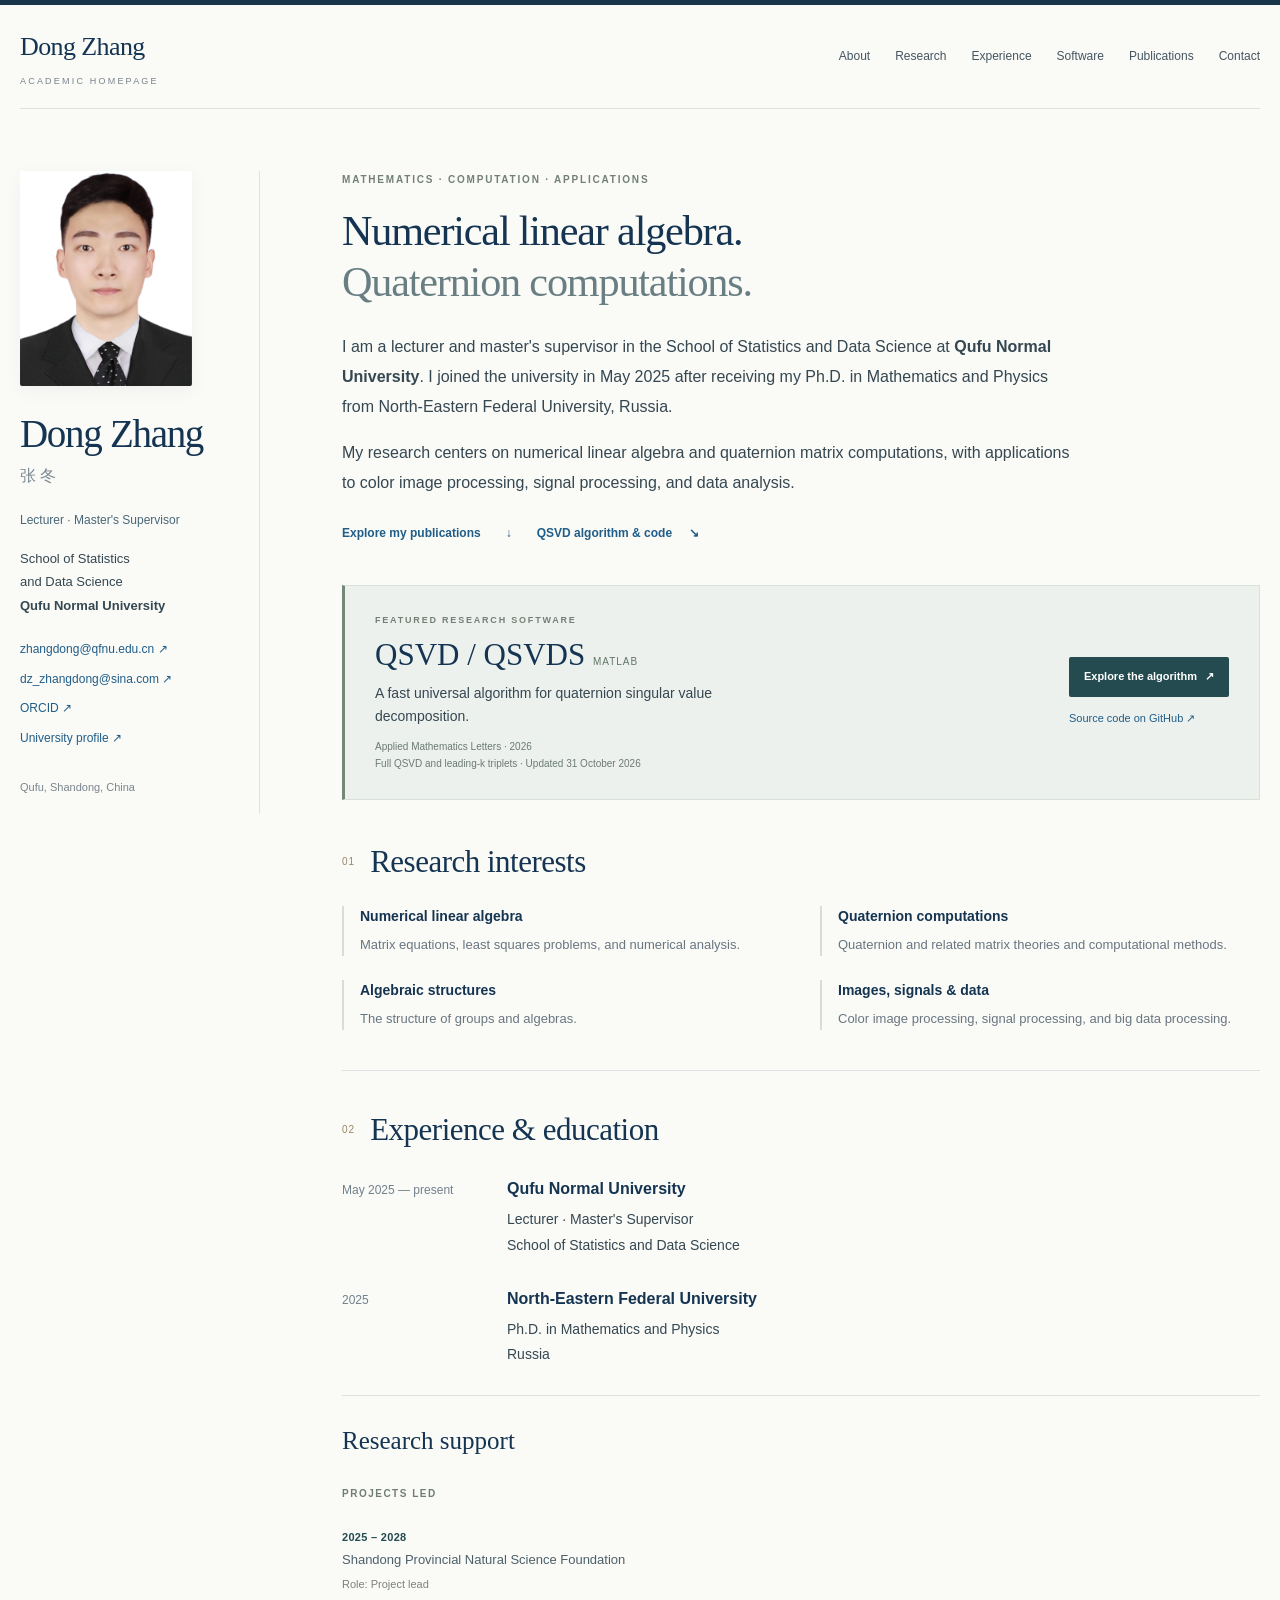
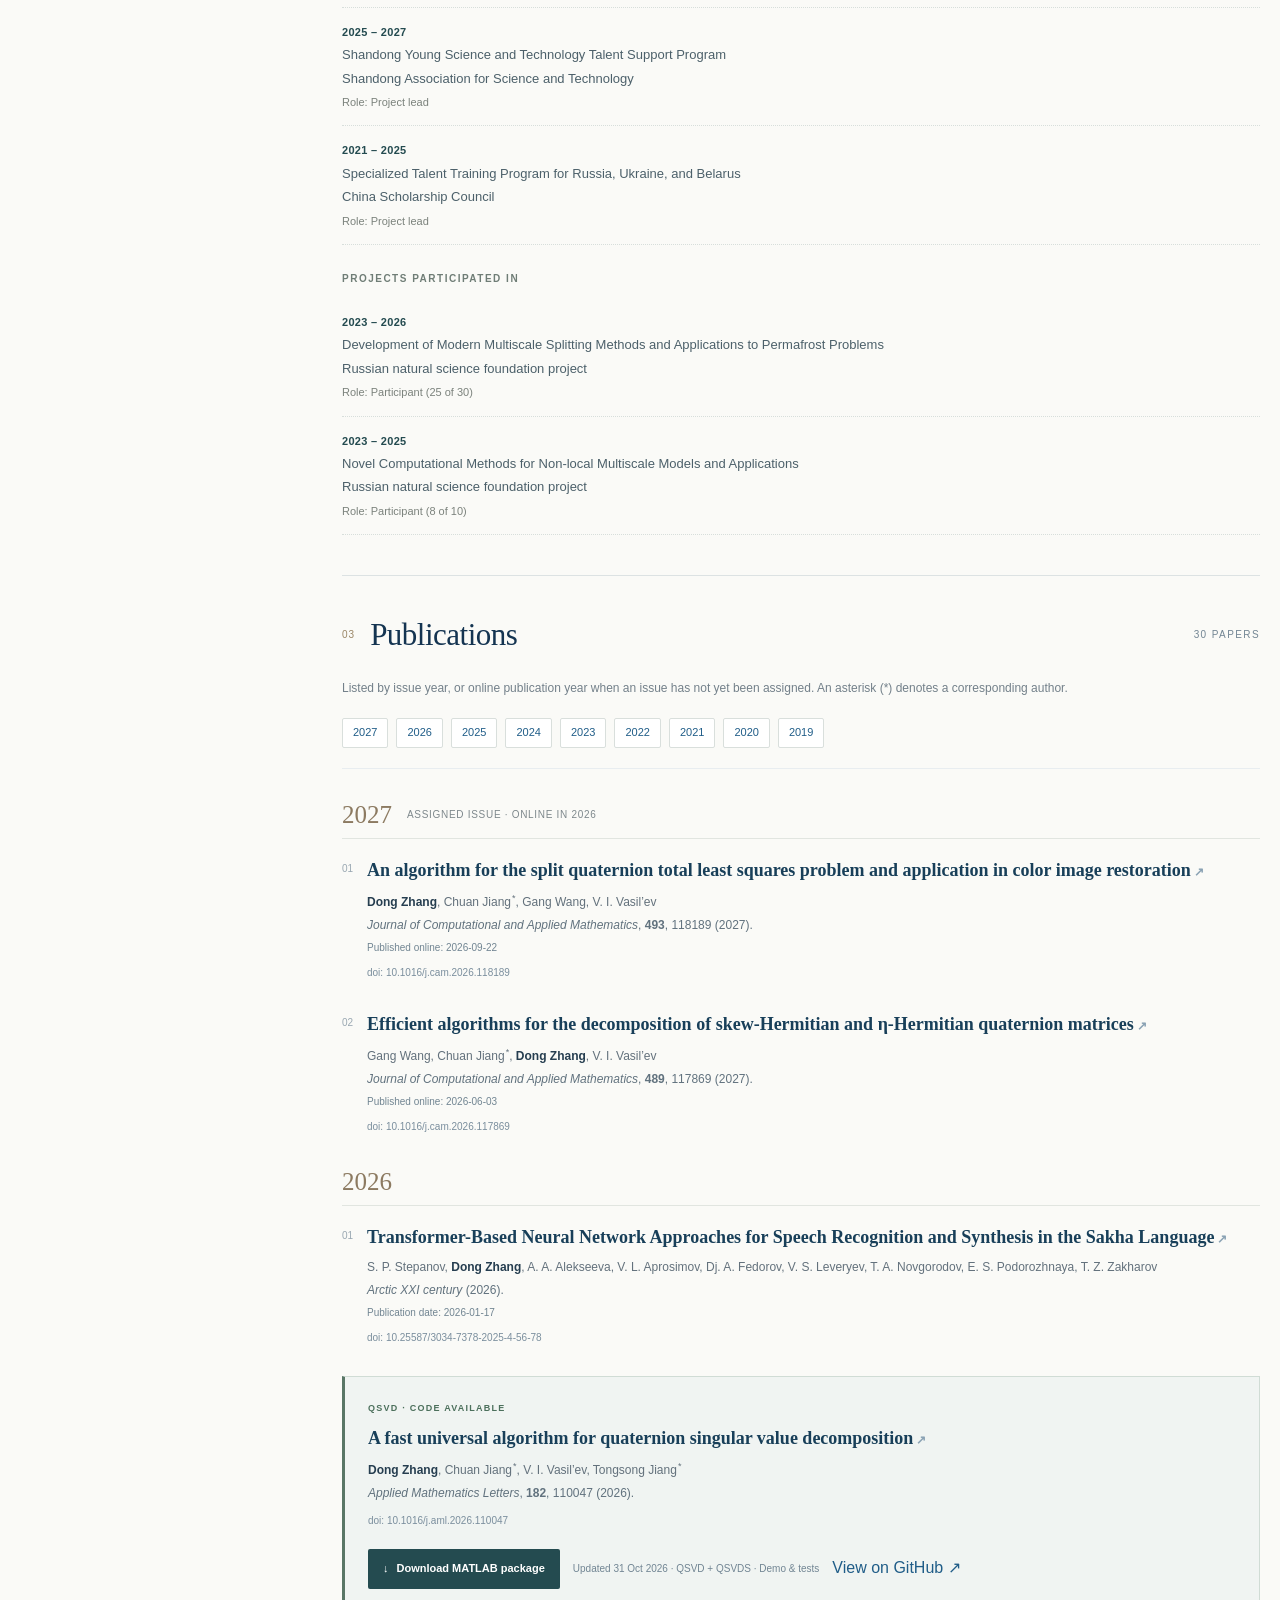
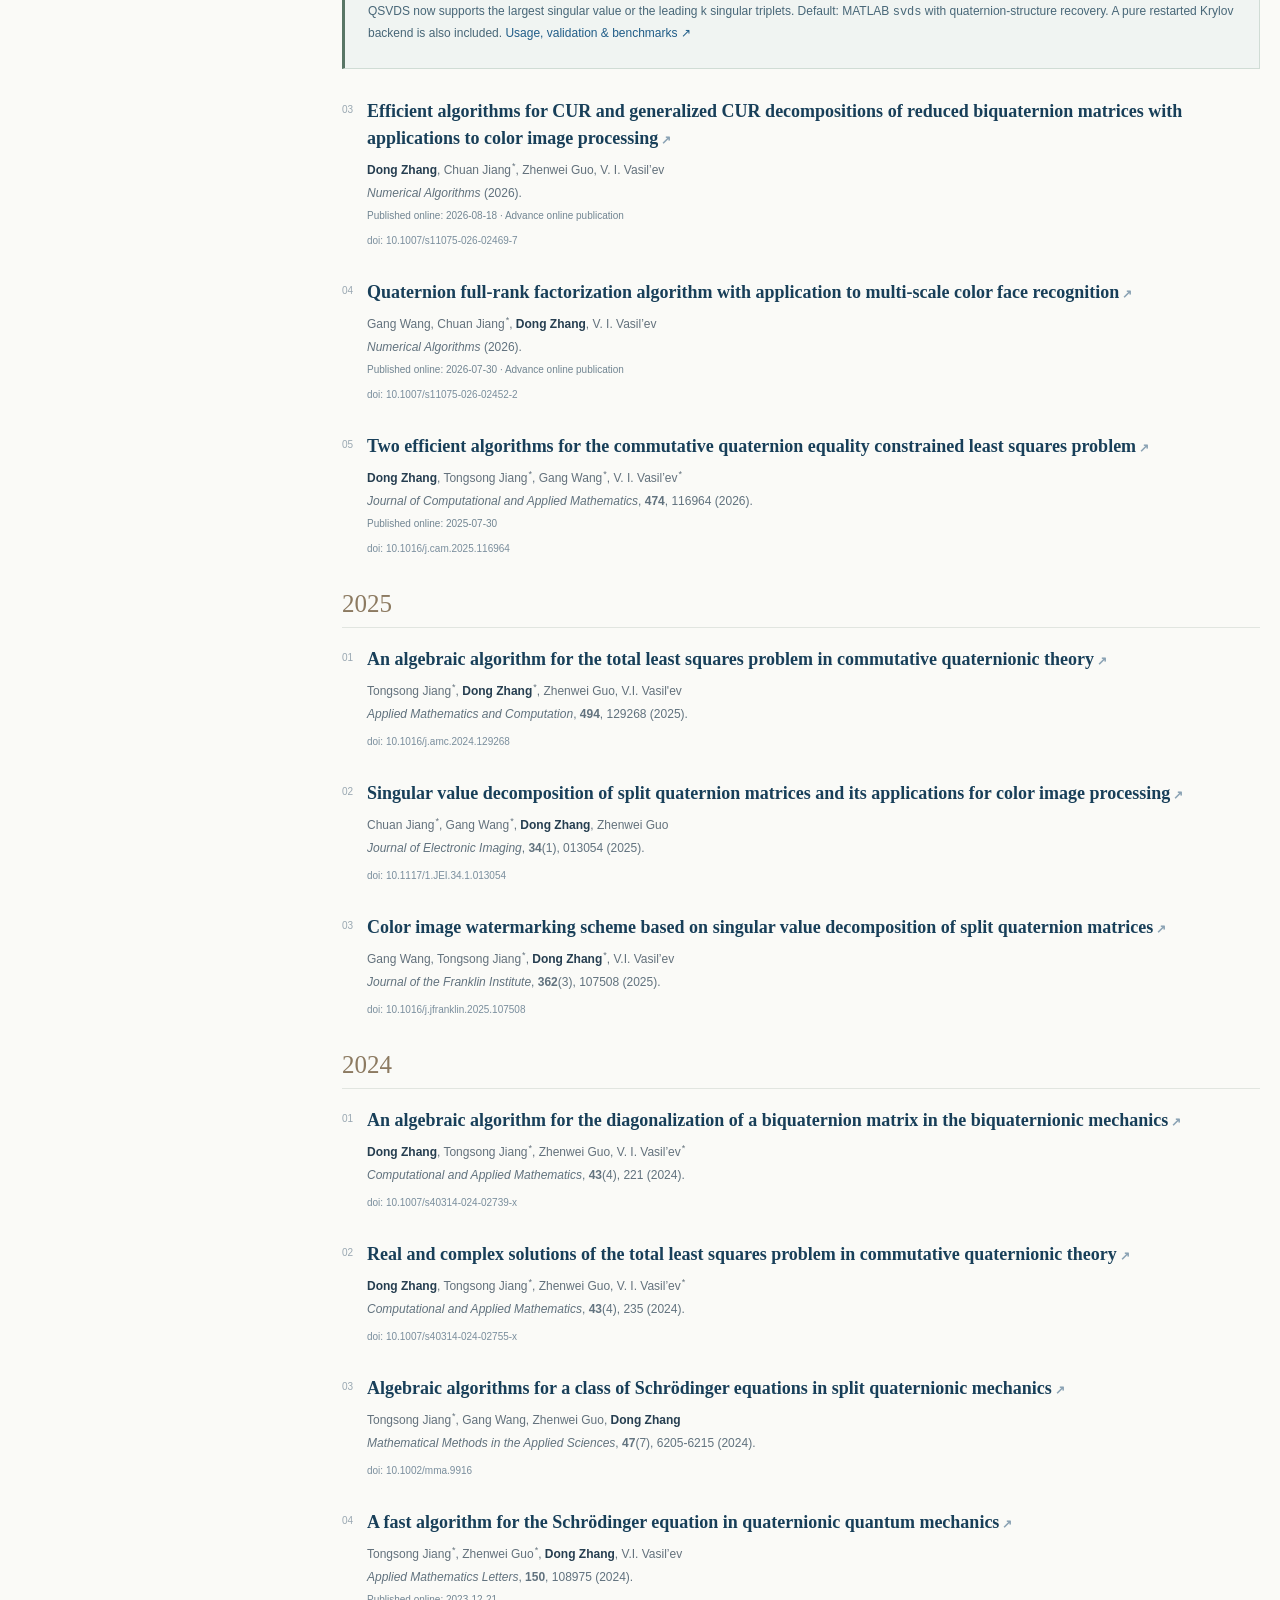
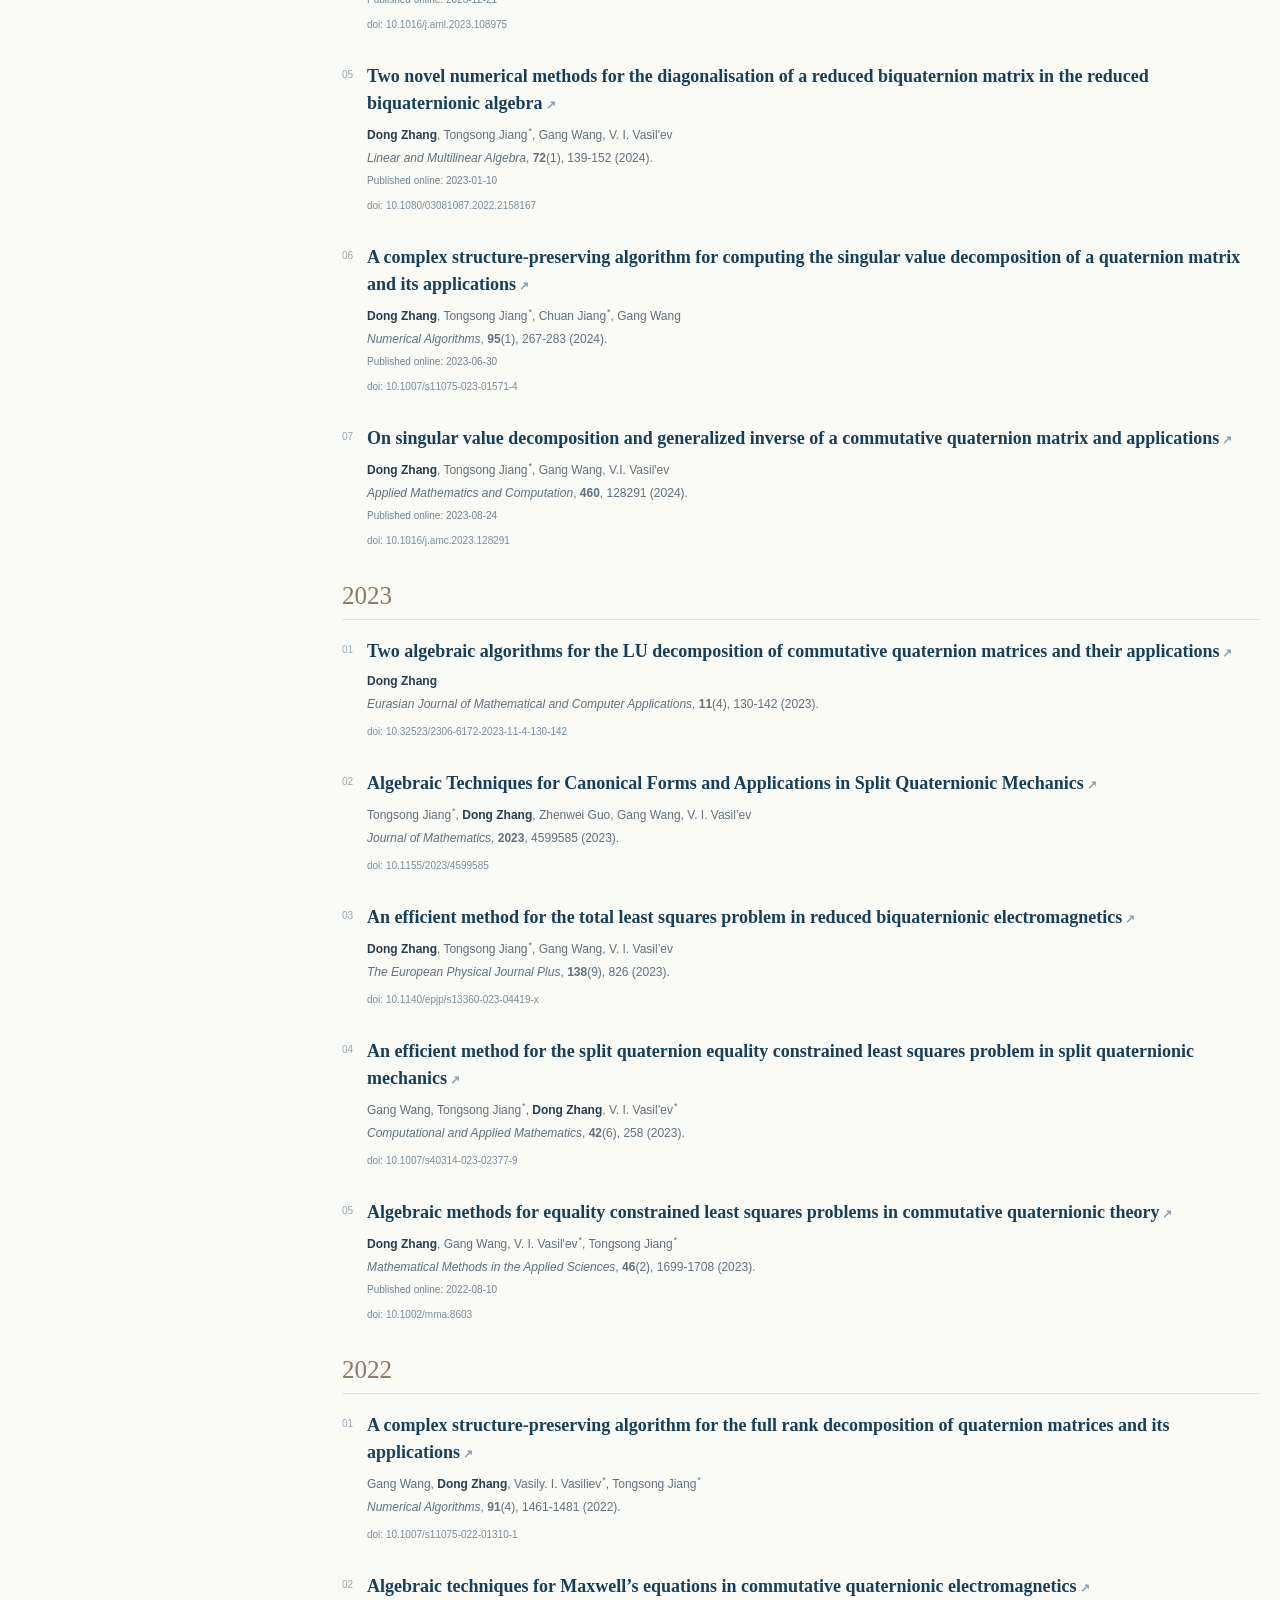
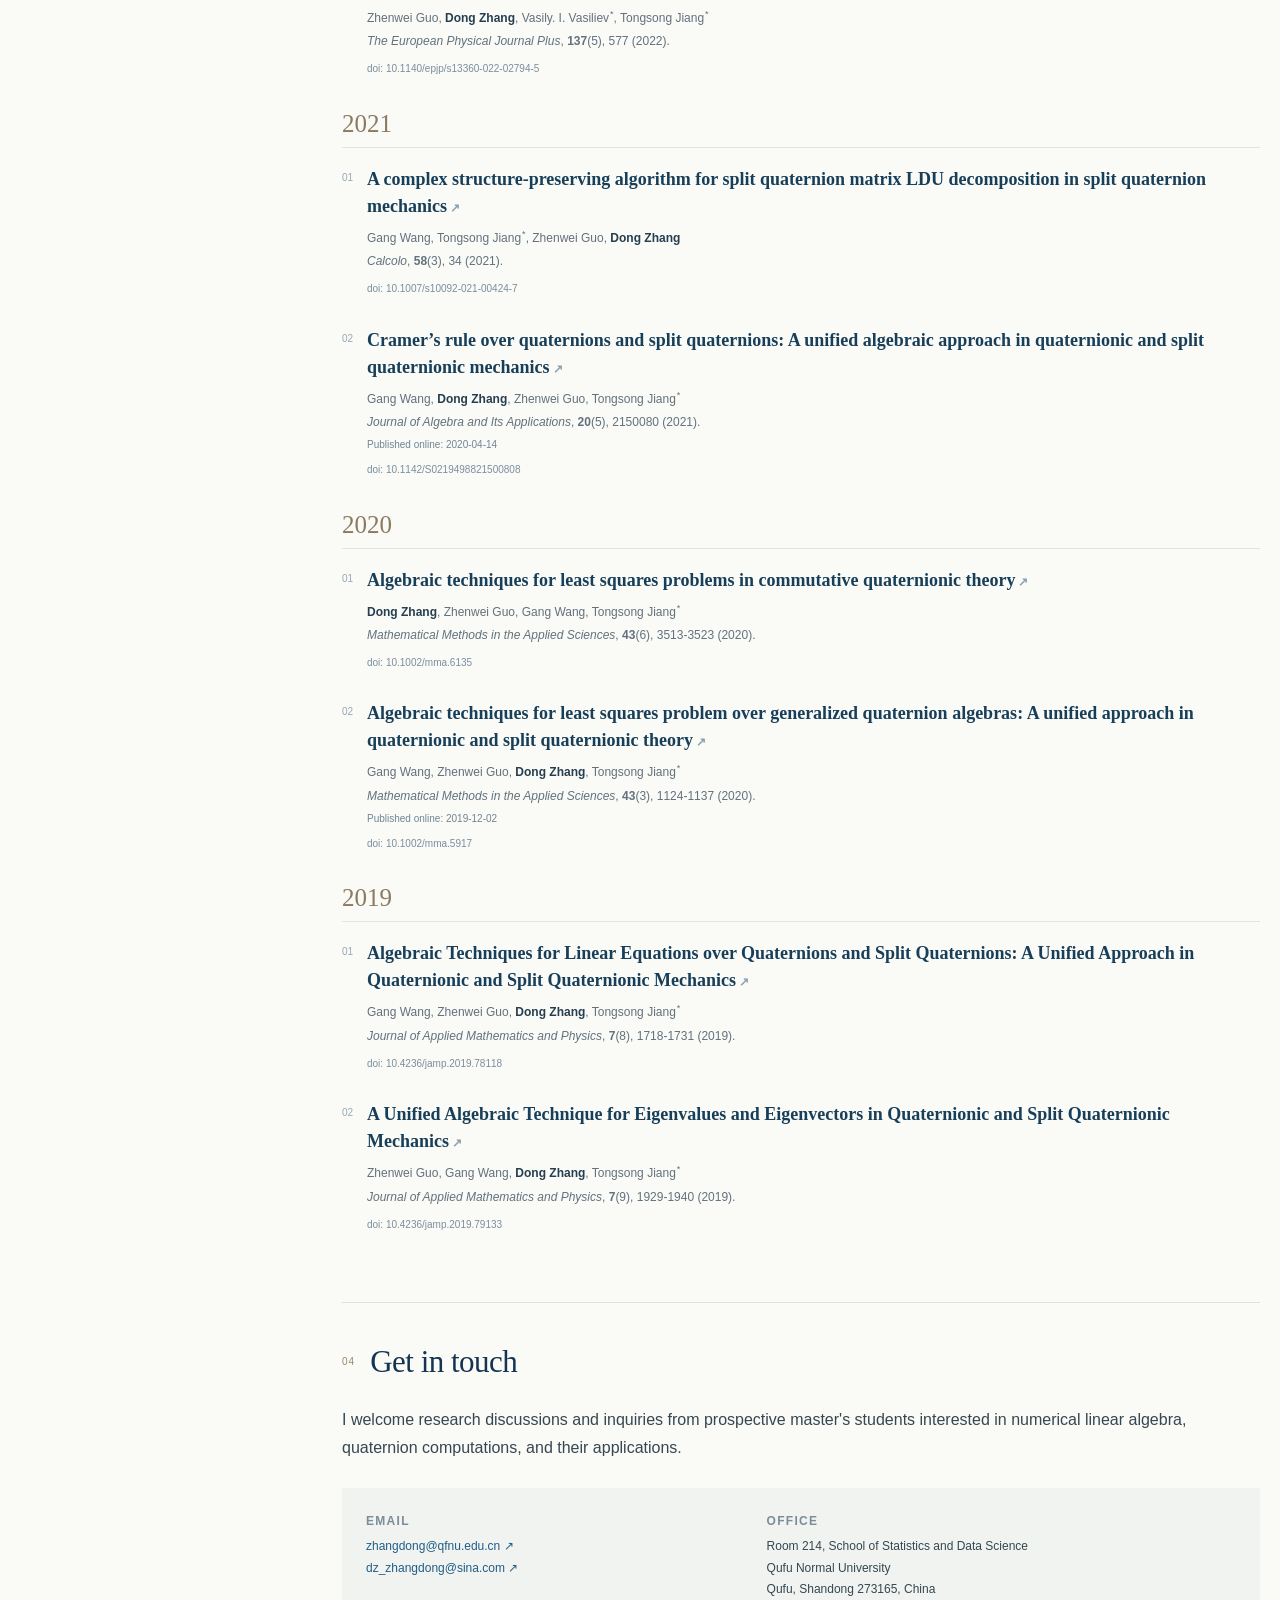
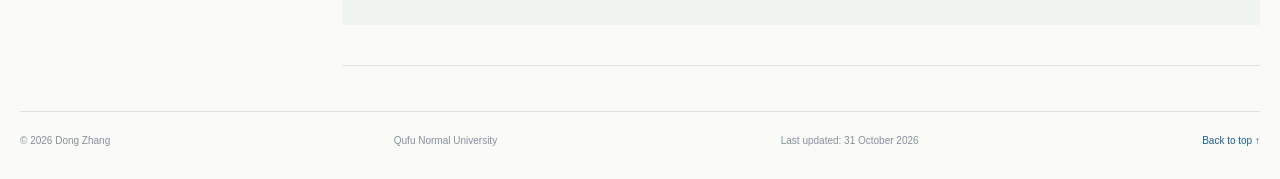
==== commit d47fcc10: "Publish QSVD/QSVDS package, backend guide and verified benchmark results" ====
--- a/index.html
+++ b/index.html
@@ -1,2 +1,2 @@
 <!doctype html>
-<html lang="en"><head><meta charset="utf-8"><meta name="viewport" content="width=device-width,initial-scale=1"><title>Dong Zhang (张冬) | Qufu Normal University</title><meta name="description" content="Dong Zhang (张冬), Qufu Normal University. Numerical linear algebra, quaternion matrix computations, publications, and QSVD MATLAB code."><link rel="canonical" href="https://zhangdong1107.github.io/"><meta name="robots" content="index,follow"><link rel="icon" href="/favicon.svg"><link rel="stylesheet" href="/styles.css"></head><body><link rel="preload" as="image" href="/images/dong-zhang.jpg" fetchPriority="high"/><a class="skip-link" href="#main">Skip to content</a><header class="site-header"><a class="wordmark" href="#top">Dong Zhang<span>Academic homepage</span></a><nav aria-label="Main navigation"><a href="#about">About</a><a href="#research">Research</a><a href="#experience">Experience</a><a href="/qsvd/">Software</a><a href="#publications">Publications</a><a href="#contact">Contact</a></nav></header><div class="page-shell" id="top"><aside class="profile"><img class="profile-portrait" src="/images/dong-zhang.jpg" alt="Portrait of Dong Zhang" width="400" height="500" fetchPriority="high"/><h1>Dong Zhang</h1><p class="chinese-name" lang="zh">张冬</p><p class="role">Lecturer · Master&#x27;s Supervisor</p><p class="affiliation">School of Statistics<br/>and Data Science<br/><strong>Qufu Normal University</strong></p><div class="profile-links"><a href="mailto:zhangdong@qfnu.edu.cn">zhangdong@qfnu.edu.cn ↗</a><a href="mailto:dz_zhangdong@sina.com">dz_zhangdong@sina.com ↗</a><a href="https://orcid.org/0000-0003-4688-7762" target="_blank" rel="noreferrer">ORCID ↗</a><a href="http://web.qfnu.edu.cn/zhangdong/zh_CN/index.htm" target="_blank" rel="noreferrer">University profile ↗</a></div><p class="location">Qufu, Shandong, China</p></aside><main id="main"><section id="about" class="intro"><p class="eyebrow">Mathematics · Computation · Applications</p><h2>Numerical linear algebra.<br><span class="intro-accent">Quaternion computations.</span></h2><p>I am a lecturer and master&#x27;s supervisor in the School of Statistics and Data Science at <strong>Qufu Normal University</strong>. I joined the university in May 2025 after receiving my Ph.D. in Mathematics and Physics from North-Eastern Federal University, Russia.</p><p>My research centers on numerical linear algebra and quaternion matrix computations, with applications to color image processing, signal processing, and data analysis.</p><a class="text-link" href="#publications">Explore my publications <span>↓</span></a><a class="qsvd-shortcut" href="/qsvd/">QSVD algorithm &amp; code <span>↘</span></a></section><section class="software-feature" aria-labelledby="software-title"><div><p class="eyebrow">Featured research software</p><h2 id="software-title">QSVD <span>/ MATLAB</span></h2><p>A fast universal algorithm for quaternion singular value decomposition.</p><p class="software-meta">Applied Mathematics Letters · 2026</p></div><div class="software-actions"><a class="download-button" href="/qsvd/">Explore the algorithm <span aria-hidden="true">↗</span></a><a href="https://github.com/zhangdong1107/QSVD">Source code on GitHub ↗</a></div></section><section id="research"><div class="section-heading"><span class="section-number">01</span><h2>Research interests</h2></div><div class="research-grid"><div><h3>Numerical linear algebra</h3><p>Matrix equations, least squares problems, and numerical analysis.</p></div><div><h3>Quaternion computations</h3><p>Quaternion and related matrix theories and computational methods.</p></div><div><h3>Algebraic structures</h3><p>The structure of groups and algebras.</p></div><div><h3>Images, signals &amp; data</h3><p>Color image processing, signal processing, and big data processing.</p></div></div></section><section id="experience"><div class="section-heading"><span class="section-number">02</span><h2>Experience &amp; education</h2></div><div class="timeline"><div><p class="date">May 2025 — present</p><div><h3>Qufu Normal University</h3><p>Lecturer · Master&#x27;s Supervisor<br/>School of Statistics and Data Science</p></div></div><div><p class="date">2025</p><div><h3>North-Eastern Federal University</h3><p>Ph.D. in Mathematics and Physics<br/>Russia</p></div></div></div><div class="support"><h3>Research support</h3><h4>Projects led</h4><ul class="funding-list"><li><p><strong>2025 – 2028</strong><br>Shandong Provincial Natural Science Foundation<br><em>Role: Project lead</em></p></li><li><p><strong>2025 – 2027</strong><br>Shandong Young Science and Technology Talent Support Program<br>Shandong Association for Science and Technology<br><em>Role: Project lead</em></p></li><li><p><strong>2021 – 2025</strong><br>Specialized Talent Training Program for Russia, Ukraine, and Belarus<br>China Scholarship Council<br><em>Role: Project lead</em></p></li></ul><h4>Projects participated in</h4><ul class="funding-list"><li><p><strong>2023 – 2026</strong><br>Development of Modern Multiscale Splitting Methods and Applications to Permafrost Problems<br>Russian natural science foundation project<br><em>Role: Participant (25 of 30)</em></p></li><li><p><strong>2023 – 2025</strong><br>Novel Computational Methods for Non-local Multiscale Models and Applications<br>Russian natural science foundation project<br><em>Role: Participant (8 of 10)</em></p></li></ul></div></section><section id="publications"><div class="section-heading"><span class="section-number">03</span><h2>Publications</h2><span class="count">30 papers</span></div><p class="section-note">Listed by issue year, or online publication year when an issue has not yet been assigned. An asterisk (*) denotes a corresponding author.</p><nav class="year-nav" aria-label="Publication years"><a href="#year-2027">2027</a><a href="#year-2026">2026</a><a href="#year-2025">2025</a><a href="#year-2024">2024</a><a href="#year-2023">2023</a><a href="#year-2022">2022</a><a href="#year-2021">2021</a><a href="#year-2020">2020</a><a href="#year-2019">2019</a></nav><div class="publication-year" id="year-2027"><h3>2027<span>Assigned issue · online in 2026</span></h3><ol><li><a class="paper-title" href="https://doi.org/10.1016/j.cam.2026.118189" target="_blank" rel="noreferrer">An algorithm for the split quaternion total least squares problem and application in color image restoration<span aria-hidden="true"> ↗</span></a><p class="authors"><strong>Dong Zhang</strong>, Chuan Jiang<sup>*</sup>, Gang Wang, V. I. Vasil’ev</p><p class="citation"><em>Journal of Computational and Applied Mathematics</em>, <strong>493</strong>, 118189 (2027).</p><p class="online-date">Published online: 2026-09-22</p><a class="doi" href="https://doi.org/10.1016/j.cam.2026.118189" target="_blank" rel="noreferrer">doi: 10.1016/j.cam.2026.118189</a></li><li><a class="paper-title" href="https://doi.org/10.1016/j.cam.2026.117869" target="_blank" rel="noreferrer">Efficient algorithms for the decomposition of skew-Hermitian and η-Hermitian quaternion matrices<span aria-hidden="true"> ↗</span></a><p class="authors"><span>Gang Wang</span><span>, Chuan Jiang<sup>*</sup></span><span>, <strong>Dong Zhang</strong></span><span>, V. I. Vasil’ev</span></p><p class="citation"><em>Journal of Computational and Applied Mathematics</em>, <strong>489</strong>, 117869 (2027).</p><p class="online-date">Published online: 2026-06-03</p><a class="doi" href="https://doi.org/10.1016/j.cam.2026.117869" target="_blank" rel="noreferrer">doi: 10.1016/j.cam.2026.117869</a></li></ol></div><div class="publication-year" id="year-2026"><h3>2026</h3><ol><li><a class="paper-title" href="https://doi.org/10.25587/3034-7378-2025-4-56-78" target="_blank" rel="noreferrer">Transformer-Based Neural Network Approaches for Speech Recognition and Synthesis in the Sakha Language<span aria-hidden="true"> ↗</span></a><p class="authors">S. P. Stepanov, <strong>Dong Zhang</strong>, A. A. Alekseeva, V. L. Aprosimov, Dj. A. Fedorov, V. S. Leveryev, T. A. Novgorodov, E. S. Podorozhnaya, T. Z. Zakharov</p><p class="citation"><em>Arctic XXI century</em> (2026).</p><p class="online-date">Publication date: 2026-01-17</p><a class="doi" href="https://doi.org/10.25587/3034-7378-2025-4-56-78" target="_blank" rel="noreferrer">doi: 10.25587/3034-7378-2025-4-56-78</a></li><li id="qsvd-aml" class="featured-paper"><span class="code-label">QSVD · Code available</span><a class="paper-title" href="https://doi.org/10.1016/j.aml.2026.110047" target="_blank" rel="noreferrer">A fast universal algorithm for quaternion singular value decomposition<span aria-hidden="true"> ↗</span></a><p class="authors"><span><strong>Dong Zhang</strong></span><span>, Chuan Jiang<sup>*</sup></span><span>, V. I. Vasil’ev</span><span>, Tongsong Jiang<sup>*</sup></span></p><p class="citation"><em>Applied Mathematics Letters</em>, <strong>182</strong>, 110047 (2026).</p><a class="doi" href="https://doi.org/10.1016/j.aml.2026.110047" target="_blank" rel="noreferrer">doi: 10.1016/j.aml.2026.110047</a><div class="paper-software"><a class="download-button" href="/downloads/qsvd-aml-matlab.zip" download="QSVD-AML-MATLAB.zip"><span aria-hidden="true">↓</span> Download MATLAB package</a><span>ZIP · English README · Demo &amp; tests</span><a href="https://github.com/zhangdong1107/QSVD" target="_blank" rel="noreferrer">View on GitHub ↗</a></div></li><li><a class="paper-title" href="https://doi.org/10.1007/s11075-026-02469-7" target="_blank" rel="noreferrer">Efficient algorithms for CUR and generalized CUR decompositions of reduced biquaternion matrices with applications to color image processing<span aria-hidden="true"> ↗</span></a><p class="authors"><span><strong>Dong Zhang</strong></span><span>, Chuan Jiang<sup>*</sup></span><span>, Zhenwei Guo</span><span>, V. I. Vasil’ev</span></p><p class="citation"><em>Numerical Algorithms</em> (2026).</p><p class="online-date">Published online: 2026-08-18 · Advance online publication</p><a class="doi" href="https://doi.org/10.1007/s11075-026-02469-7" target="_blank" rel="noreferrer">doi: 10.1007/s11075-026-02469-7</a></li><li><a class="paper-title" href="https://doi.org/10.1007/s11075-026-02452-2" target="_blank" rel="noreferrer">Quaternion full-rank factorization algorithm with application to multi-scale color face recognition<span aria-hidden="true"> ↗</span></a><p class="authors"><span>Gang Wang</span><span>, Chuan Jiang<sup>*</sup></span><span>, <strong>Dong Zhang</strong></span><span>, V. I. Vasil’ev</span></p><p class="citation"><em>Numerical Algorithms</em> (2026).</p><p class="online-date">Published online: 2026-07-30 · Advance online publication</p><a class="doi" href="https://doi.org/10.1007/s11075-026-02452-2" target="_blank" rel="noreferrer">doi: 10.1007/s11075-026-02452-2</a></li><li><a class="paper-title" href="https://doi.org/10.1016/j.cam.2025.116964" target="_blank" rel="noreferrer">Two efficient algorithms for the commutative quaternion equality constrained least squares problem<span aria-hidden="true"> ↗</span></a><p class="authors"><span><strong>Dong Zhang</strong></span><span>, Tongsong Jiang<sup>*</sup></span><span>, Gang Wang<sup>*</sup></span><span>, V. I. Vasil’ev<sup>*</sup></span></p><p class="citation"><em>Journal of Computational and Applied Mathematics</em>, <strong>474</strong>, 116964 (2026).</p><p class="online-date">Published online: 2025-07-30</p><a class="doi" href="https://doi.org/10.1016/j.cam.2025.116964" target="_blank" rel="noreferrer">doi: 10.1016/j.cam.2025.116964</a></li></ol></div><div class="publication-year" id="year-2025"><h3>2025</h3><ol><li><a class="paper-title" href="https://doi.org/10.1016/j.amc.2024.129268" target="_blank" rel="noreferrer">An algebraic algorithm for the total least squares problem in commutative quaternionic theory<span aria-hidden="true"> ↗</span></a><p class="authors"><span>Tongsong Jiang<sup>*</sup></span><span>, <strong>Dong Zhang</strong><sup>*</sup></span><span>, Zhenwei Guo</span><span>, V.I. Vasil&#x27;ev</span></p><p class="citation"><em>Applied Mathematics and Computation</em>, <strong>494</strong>, 129268 (2025).</p><a class="doi" href="https://doi.org/10.1016/j.amc.2024.129268" target="_blank" rel="noreferrer">doi: 10.1016/j.amc.2024.129268</a></li><li><a class="paper-title" href="https://doi.org/10.1117/1.JEI.34.1.013054" target="_blank" rel="noreferrer">Singular value decomposition of split quaternion matrices and its applications for color image processing<span aria-hidden="true"> ↗</span></a><p class="authors"><span>Chuan Jiang<sup>*</sup></span><span>, Gang Wang<sup>*</sup></span><span>, <strong>Dong Zhang</strong></span><span>, Zhenwei Guo</span></p><p class="citation"><em>Journal of Electronic Imaging</em>, <strong>34</strong>(1), 013054 (2025).</p><a class="doi" href="https://doi.org/10.1117/1.JEI.34.1.013054" target="_blank" rel="noreferrer">doi: 10.1117/1.JEI.34.1.013054</a></li><li><a class="paper-title" href="https://doi.org/10.1016/j.jfranklin.2025.107508" target="_blank" rel="noreferrer">Color image watermarking scheme based on singular value decomposition of split quaternion matrices<span aria-hidden="true"> ↗</span></a><p class="authors"><span>Gang Wang</span><span>, Tongsong Jiang<sup>*</sup></span><span>, <strong>Dong Zhang</strong><sup>*</sup></span><span>, V.I. Vasil’ev</span></p><p class="citation"><em>Journal of the Franklin Institute</em>, <strong>362</strong>(3), 107508 (2025).</p><a class="doi" href="https://doi.org/10.1016/j.jfranklin.2025.107508" target="_blank" rel="noreferrer">doi: 10.1016/j.jfranklin.2025.107508</a></li></ol></div><div class="publication-year" id="year-2024"><h3>2024</h3><ol><li><a class="paper-title" href="https://doi.org/10.1007/s40314-024-02739-x" target="_blank" rel="noreferrer">An algebraic algorithm for the diagonalization of a biquaternion matrix in the biquaternionic mechanics<span aria-hidden="true"> ↗</span></a><p class="authors"><span><strong>Dong Zhang</strong></span><span>, Tongsong Jiang<sup>*</sup></span><span>, Zhenwei Guo</span><span>, V. I. Vasil’ev<sup>*</sup></span></p><p class="citation"><em>Computational and Applied Mathematics</em>, <strong>43</strong>(4), 221 (2024).</p><a class="doi" href="https://doi.org/10.1007/s40314-024-02739-x" target="_blank" rel="noreferrer">doi: 10.1007/s40314-024-02739-x</a></li><li><a class="paper-title" href="https://doi.org/10.1007/s40314-024-02755-x" target="_blank" rel="noreferrer">Real and complex solutions of the total least squares problem in commutative quaternionic theory<span aria-hidden="true"> ↗</span></a><p class="authors"><span><strong>Dong Zhang</strong></span><span>, Tongsong Jiang<sup>*</sup></span><span>, Zhenwei Guo</span><span>, V. I. Vasil’ev<sup>*</sup></span></p><p class="citation"><em>Computational and Applied Mathematics</em>, <strong>43</strong>(4), 235 (2024).</p><a class="doi" href="https://doi.org/10.1007/s40314-024-02755-x" target="_blank" rel="noreferrer">doi: 10.1007/s40314-024-02755-x</a></li><li><a class="paper-title" href="https://doi.org/10.1002/mma.9916" target="_blank" rel="noreferrer">Algebraic algorithms for a class of Schrödinger equations in split quaternionic mechanics<span aria-hidden="true"> ↗</span></a><p class="authors"><span>Tongsong Jiang<sup>*</sup></span><span>, Gang Wang</span><span>, Zhenwei Guo</span><span>, <strong>Dong Zhang</strong></span></p><p class="citation"><em>Mathematical Methods in the Applied Sciences</em>, <strong>47</strong>(7), 6205-6215 (2024).</p><a class="doi" href="https://doi.org/10.1002/mma.9916" target="_blank" rel="noreferrer">doi: 10.1002/mma.9916</a></li><li><a class="paper-title" href="https://doi.org/10.1016/j.aml.2023.108975" target="_blank" rel="noreferrer">A fast algorithm for the Schrödinger equation in quaternionic quantum mechanics<span aria-hidden="true"> ↗</span></a><p class="authors"><span>Tongsong Jiang<sup>*</sup></span><span>, Zhenwei Guo<sup>*</sup></span><span>, <strong>Dong Zhang</strong></span><span>, V.I. Vasil’ev</span></p><p class="citation"><em>Applied Mathematics Letters</em>, <strong>150</strong>, 108975 (2024).</p><p class="online-date">Published online: 2023-12-21</p><a class="doi" href="https://doi.org/10.1016/j.aml.2023.108975" target="_blank" rel="noreferrer">doi: 10.1016/j.aml.2023.108975</a></li><li><a class="paper-title" href="https://doi.org/10.1080/03081087.2022.2158167" target="_blank" rel="noreferrer">Two novel numerical methods for the diagonalisation of a reduced biquaternion matrix in the reduced biquaternionic algebra<span aria-hidden="true"> ↗</span></a><p class="authors"><span><strong>Dong Zhang</strong></span><span>, Tongsong Jiang<sup>*</sup></span><span>, Gang Wang</span><span>, V. I. Vasil&#x27;ev</span></p><p class="citation"><em>Linear and Multilinear Algebra</em>, <strong>72</strong>(1), 139-152 (2024).</p><p class="online-date">Published online: 2023-01-10</p><a class="doi" href="https://doi.org/10.1080/03081087.2022.2158167" target="_blank" rel="noreferrer">doi: 10.1080/03081087.2022.2158167</a></li><li><a class="paper-title" href="https://doi.org/10.1007/s11075-023-01571-4" target="_blank" rel="noreferrer">A complex structure-preserving algorithm for computing the singular value decomposition of a quaternion matrix and its applications<span aria-hidden="true"> ↗</span></a><p class="authors"><span><strong>Dong Zhang</strong></span><span>, Tongsong Jiang<sup>*</sup></span><span>, Chuan Jiang<sup>*</sup></span><span>, Gang Wang</span></p><p class="citation"><em>Numerical Algorithms</em>, <strong>95</strong>(1), 267-283 (2024).</p><p class="online-date">Published online: 2023-06-30</p><a class="doi" href="https://doi.org/10.1007/s11075-023-01571-4" target="_blank" rel="noreferrer">doi: 10.1007/s11075-023-01571-4</a></li><li><a class="paper-title" href="https://doi.org/10.1016/j.amc.2023.128291" target="_blank" rel="noreferrer">On singular value decomposition and generalized inverse of a commutative quaternion matrix and applications<span aria-hidden="true"> ↗</span></a><p class="authors"><span><strong>Dong Zhang</strong></span><span>, Tongsong Jiang<sup>*</sup></span><span>, Gang Wang</span><span>, V.I. Vasil&#x27;ev</span></p><p class="citation"><em>Applied Mathematics and Computation</em>, <strong>460</strong>, 128291 (2024).</p><p class="online-date">Published online: 2023-08-24</p><a class="doi" href="https://doi.org/10.1016/j.amc.2023.128291" target="_blank" rel="noreferrer">doi: 10.1016/j.amc.2023.128291</a></li></ol></div><div class="publication-year" id="year-2023"><h3>2023</h3><ol><li><a class="paper-title" href="https://doi.org/10.32523/2306-6172-2023-11-4-130-142" target="_blank" rel="noreferrer">Two algebraic algorithms for the LU decomposition of commutative quaternion matrices and their applications<span aria-hidden="true"> ↗</span></a><p class="authors"><span><strong>Dong Zhang</strong></span></p><p class="citation"><em>Eurasian Journal of Mathematical and Computer Applications</em>, <strong>11</strong>(4), 130-142 (2023).</p><a class="doi" href="https://doi.org/10.32523/2306-6172-2023-11-4-130-142" target="_blank" rel="noreferrer">doi: 10.32523/2306-6172-2023-11-4-130-142</a></li><li><a class="paper-title" href="https://doi.org/10.1155/2023/4599585" target="_blank" rel="noreferrer">Algebraic Techniques for Canonical Forms and Applications in Split Quaternionic Mechanics<span aria-hidden="true"> ↗</span></a><p class="authors"><span>Tongsong Jiang<sup>*</sup></span><span>, <strong>Dong Zhang</strong></span><span>, Zhenwei Guo</span><span>, Gang Wang</span><span>, V. I. Vasil’ev</span></p><p class="citation"><em>Journal of Mathematics</em>, <strong>2023</strong>, 4599585 (2023).</p><a class="doi" href="https://doi.org/10.1155/2023/4599585" target="_blank" rel="noreferrer">doi: 10.1155/2023/4599585</a></li><li><a class="paper-title" href="https://doi.org/10.1140/epjp/s13360-023-04419-x" target="_blank" rel="noreferrer">An efficient method for the total least squares problem in reduced biquaternionic electromagnetics<span aria-hidden="true"> ↗</span></a><p class="authors"><span><strong>Dong Zhang</strong></span><span>, Tongsong Jiang<sup>*</sup></span><span>, Gang Wang</span><span>, V. I. Vasil’ev</span></p><p class="citation"><em>The European Physical Journal Plus</em>, <strong>138</strong>(9), 826 (2023).</p><a class="doi" href="https://doi.org/10.1140/epjp/s13360-023-04419-x" target="_blank" rel="noreferrer">doi: 10.1140/epjp/s13360-023-04419-x</a></li><li><a class="paper-title" href="https://doi.org/10.1007/s40314-023-02377-9" target="_blank" rel="noreferrer">An efficient method for the split quaternion equality constrained least squares problem in split quaternionic mechanics<span aria-hidden="true"> ↗</span></a><p class="authors"><span>Gang Wang</span><span>, Tongsong Jiang<sup>*</sup></span><span>, <strong>Dong Zhang</strong></span><span>, V. I. Vasil’ev<sup>*</sup></span></p><p class="citation"><em>Computational and Applied Mathematics</em>, <strong>42</strong>(6), 258 (2023).</p><a class="doi" href="https://doi.org/10.1007/s40314-023-02377-9" target="_blank" rel="noreferrer">doi: 10.1007/s40314-023-02377-9</a></li><li><a class="paper-title" href="https://doi.org/10.1002/mma.8603" target="_blank" rel="noreferrer">Algebraic methods for equality constrained least squares problems in commutative quaternionic theory<span aria-hidden="true"> ↗</span></a><p class="authors"><span><strong>Dong Zhang</strong></span><span>, Gang Wang</span><span>, V. I. Vasil&#x27;ev<sup>*</sup></span><span>, Tongsong Jiang<sup>*</sup></span></p><p class="citation"><em>Mathematical Methods in the Applied Sciences</em>, <strong>46</strong>(2), 1699-1708 (2023).</p><p class="online-date">Published online: 2022-08-10</p><a class="doi" href="https://doi.org/10.1002/mma.8603" target="_blank" rel="noreferrer">doi: 10.1002/mma.8603</a></li></ol></div><div class="publication-year" id="year-2022"><h3>2022</h3><ol><li><a class="paper-title" href="https://doi.org/10.1007/s11075-022-01310-1" target="_blank" rel="noreferrer">A complex structure-preserving algorithm for the full rank decomposition of quaternion matrices and its applications<span aria-hidden="true"> ↗</span></a><p class="authors"><span>Gang Wang</span><span>, <strong>Dong Zhang</strong></span><span>, Vasily. I. Vasiliev<sup>*</sup></span><span>, Tongsong Jiang<sup>*</sup></span></p><p class="citation"><em>Numerical Algorithms</em>, <strong>91</strong>(4), 1461-1481 (2022).</p><a class="doi" href="https://doi.org/10.1007/s11075-022-01310-1" target="_blank" rel="noreferrer">doi: 10.1007/s11075-022-01310-1</a></li><li><a class="paper-title" href="https://doi.org/10.1140/epjp/s13360-022-02794-5" target="_blank" rel="noreferrer">Algebraic techniques for Maxwell’s equations in commutative quaternionic electromagnetics<span aria-hidden="true"> ↗</span></a><p class="authors"><span>Zhenwei Guo</span><span>, <strong>Dong Zhang</strong></span><span>, Vasily. I. Vasiliev<sup>*</sup></span><span>, Tongsong Jiang<sup>*</sup></span></p><p class="citation"><em>The European Physical Journal Plus</em>, <strong>137</strong>(5), 577 (2022).</p><a class="doi" href="https://doi.org/10.1140/epjp/s13360-022-02794-5" target="_blank" rel="noreferrer">doi: 10.1140/epjp/s13360-022-02794-5</a></li></ol></div><div class="publication-year" id="year-2021"><h3>2021</h3><ol><li><a class="paper-title" href="https://doi.org/10.1007/s10092-021-00424-7" target="_blank" rel="noreferrer">A complex structure-preserving algorithm for split quaternion matrix LDU decomposition in split quaternion mechanics<span aria-hidden="true"> ↗</span></a><p class="authors"><span>Gang Wang</span><span>, Tongsong Jiang<sup>*</sup></span><span>, Zhenwei Guo</span><span>, <strong>Dong Zhang</strong></span></p><p class="citation"><em>Calcolo</em>, <strong>58</strong>(3), 34 (2021).</p><a class="doi" href="https://doi.org/10.1007/s10092-021-00424-7" target="_blank" rel="noreferrer">doi: 10.1007/s10092-021-00424-7</a></li><li><a class="paper-title" href="https://doi.org/10.1142/S0219498821500808" target="_blank" rel="noreferrer">Cramer’s rule over quaternions and split quaternions: A unified algebraic approach in quaternionic and split quaternionic mechanics<span aria-hidden="true"> ↗</span></a><p class="authors"><span>Gang Wang</span><span>, <strong>Dong Zhang</strong></span><span>, Zhenwei Guo</span><span>, Tongsong Jiang<sup>*</sup></span></p><p class="citation"><em>Journal of Algebra and Its Applications</em>, <strong>20</strong>(5), 2150080 (2021).</p><p class="online-date">Published online: 2020-04-14</p><a class="doi" href="https://doi.org/10.1142/S0219498821500808" target="_blank" rel="noreferrer">doi: 10.1142/S0219498821500808</a></li></ol></div><div class="publication-year" id="year-2020"><h3>2020</h3><ol><li><a class="paper-title" href="https://doi.org/10.1002/mma.6135" target="_blank" rel="noreferrer">Algebraic techniques for least squares problems in commutative quaternionic theory<span aria-hidden="true"> ↗</span></a><p class="authors"><span><strong>Dong Zhang</strong></span><span>, Zhenwei Guo</span><span>, Gang Wang</span><span>, Tongsong Jiang<sup>*</sup></span></p><p class="citation"><em>Mathematical Methods in the Applied Sciences</em>, <strong>43</strong>(6), 3513-3523 (2020).</p><a class="doi" href="https://doi.org/10.1002/mma.6135" target="_blank" rel="noreferrer">doi: 10.1002/mma.6135</a></li><li><a class="paper-title" href="https://doi.org/10.1002/mma.5917" target="_blank" rel="noreferrer">Algebraic techniques for least squares problem over generalized quaternion algebras: A unified approach in quaternionic and split quaternionic theory<span aria-hidden="true"> ↗</span></a><p class="authors"><span>Gang Wang</span><span>, Zhenwei Guo</span><span>, <strong>Dong Zhang</strong></span><span>, Tongsong Jiang<sup>*</sup></span></p><p class="citation"><em>Mathematical Methods in the Applied Sciences</em>, <strong>43</strong>(3), 1124-1137 (2020).</p><p class="online-date">Published online: 2019-12-02</p><a class="doi" href="https://doi.org/10.1002/mma.5917" target="_blank" rel="noreferrer">doi: 10.1002/mma.5917</a></li></ol></div><div class="publication-year" id="year-2019"><h3>2019</h3><ol><li><a class="paper-title" href="https://doi.org/10.4236/jamp.2019.78118" target="_blank" rel="noreferrer">Algebraic Techniques for Linear Equations over Quaternions and Split Quaternions: A Unified Approach in Quaternionic and Split Quaternionic Mechanics<span aria-hidden="true"> ↗</span></a><p class="authors"><span>Gang Wang</span><span>, Zhenwei Guo</span><span>, <strong>Dong Zhang</strong></span><span>, Tongsong Jiang<sup>*</sup></span></p><p class="citation"><em>Journal of Applied Mathematics and Physics</em>, <strong>7</strong>(8), 1718-1731 (2019).</p><a class="doi" href="https://doi.org/10.4236/jamp.2019.78118" target="_blank" rel="noreferrer">doi: 10.4236/jamp.2019.78118</a></li><li><a class="paper-title" href="https://doi.org/10.4236/jamp.2019.79133" target="_blank" rel="noreferrer">A Unified Algebraic Technique for Eigenvalues and Eigenvectors in Quaternionic and Split Quaternionic Mechanics<span aria-hidden="true"> ↗</span></a><p class="authors"><span>Zhenwei Guo</span><span>, Gang Wang</span><span>, <strong>Dong Zhang</strong></span><span>, Tongsong Jiang<sup>*</sup></span></p><p class="citation"><em>Journal of Applied Mathematics and Physics</em>, <strong>7</strong>(9), 1929-1940 (2019).</p><a class="doi" href="https://doi.org/10.4236/jamp.2019.79133" target="_blank" rel="noreferrer">doi: 10.4236/jamp.2019.79133</a></li></ol></div></section><section id="contact"><div class="section-heading"><span class="section-number">04</span><h2>Get in touch</h2></div><p>I welcome research discussions and inquiries from prospective master&#x27;s students interested in numerical linear algebra, quaternion computations, and their applications.</p><div class="contact-grid"><div><h3>Email</h3><a href="mailto:zhangdong@qfnu.edu.cn">zhangdong@qfnu.edu.cn ↗</a><a href="mailto:dz_zhangdong@sina.com">dz_zhangdong@sina.com ↗</a></div><div><h3>Office</h3><p>Room 214, School of Statistics and Data Science<br/>Qufu Normal University<br/>Qufu, Shandong 273165, China</p></div></div></section></main></div><footer><span>© 2026 Dong Zhang</span><span>Qufu Normal University</span><span>Last updated: <time dateTime="2026-10-05">5 October 2026</time></span><a href="#top">Back to top ↑</a></footer></body></html>
+<html lang="en"><head><meta charset="utf-8"><meta name="viewport" content="width=device-width,initial-scale=1"><title>Dong Zhang (张冬) | Qufu Normal University</title><meta name="description" content="Dong Zhang (张冬), Qufu Normal University. Numerical linear algebra, quaternion matrix computations, publications, and QSVD MATLAB code."><link rel="canonical" href="https://zhangdong1107.github.io/"><meta name="robots" content="index,follow"><link rel="icon" href="/favicon.svg"><link rel="stylesheet" href="/styles.css"><script data-goatcounter="https://zhangdong1107.goatcounter.com/count" async src="/assets/goatcounter.js"></script></head><body><link rel="preload" as="image" href="/images/dong-zhang.jpg" fetchPriority="high"/><a class="skip-link" href="#main">Skip to content</a><header class="site-header"><a class="wordmark" href="#top">Dong Zhang<span>Academic homepage</span></a><nav aria-label="Main navigation"><a href="#about">About</a><a href="#research">Research</a><a href="#experience">Experience</a><a href="/qsvd/">Software</a><a href="#publications">Publications</a><a href="#contact">Contact</a></nav></header><div class="page-shell" id="top"><aside class="profile"><img class="profile-portrait" src="/images/dong-zhang.jpg" alt="Portrait of Dong Zhang" width="400" height="500" fetchPriority="high"/><h1>Dong Zhang</h1><p class="chinese-name" lang="zh">张冬</p><p class="role">Lecturer · Master&#x27;s Supervisor</p><p class="affiliation">School of Statistics<br/>and Data Science<br/><strong>Qufu Normal University</strong></p><div class="profile-links"><a href="mailto:zhangdong@qfnu.edu.cn">zhangdong@qfnu.edu.cn ↗</a><a href="mailto:dz_zhangdong@sina.com">dz_zhangdong@sina.com ↗</a><a href="https://orcid.org/0000-0003-4688-7762" target="_blank" rel="noreferrer">ORCID ↗</a><a href="http://web.qfnu.edu.cn/zhangdong/zh_CN/index.htm" target="_blank" rel="noreferrer">University profile ↗</a></div><p class="location">Qufu, Shandong, China</p></aside><main id="main"><section id="about" class="intro"><p class="eyebrow">Mathematics · Computation · Applications</p><h2>Numerical linear algebra.<br><span class="intro-accent">Quaternion computations.</span></h2><p>I am a lecturer and master&#x27;s supervisor in the School of Statistics and Data Science at <strong>Qufu Normal University</strong>. I joined the university in May 2025 after receiving my Ph.D. in Mathematics and Physics from North-Eastern Federal University, Russia.</p><p>My research centers on numerical linear algebra and quaternion matrix computations, with applications to color image processing, signal processing, and data analysis.</p><a class="text-link" href="#publications">Explore my publications <span>↓</span></a><a class="qsvd-shortcut" href="/qsvd/">QSVD algorithm &amp; code <span>↘</span></a></section><section class="software-feature" aria-labelledby="software-title"><div><p class="eyebrow">Featured research software</p><h2 id="software-title">QSVD / QSVDS <span>MATLAB</span></h2><p>A fast universal algorithm for quaternion singular value decomposition.</p><p class="software-meta">Applied Mathematics Letters · 2026<br>Full QSVD and leading-k triplets · Updated 31 October 2026</p></div><div class="software-actions"><a class="download-button" href="/qsvd/">Explore the algorithm <span aria-hidden="true">↗</span></a><a href="https://github.com/zhangdong1107/QSVD" data-goatcounter-click="qsvd-github" data-goatcounter-title="QSVD GitHub repository click">Source code on GitHub ↗</a></div></section><section id="research"><div class="section-heading"><span class="section-number">01</span><h2>Research interests</h2></div><div class="research-grid"><div><h3>Numerical linear algebra</h3><p>Matrix equations, least squares problems, and numerical analysis.</p></div><div><h3>Quaternion computations</h3><p>Quaternion and related matrix theories and computational methods.</p></div><div><h3>Algebraic structures</h3><p>The structure of groups and algebras.</p></div><div><h3>Images, signals &amp; data</h3><p>Color image processing, signal processing, and big data processing.</p></div></div></section><section id="experience"><div class="section-heading"><span class="section-number">02</span><h2>Experience &amp; education</h2></div><div class="timeline"><div><p class="date">May 2025 — present</p><div><h3>Qufu Normal University</h3><p>Lecturer · Master&#x27;s Supervisor<br/>School of Statistics and Data Science</p></div></div><div><p class="date">2025</p><div><h3>North-Eastern Federal University</h3><p>Ph.D. in Mathematics and Physics<br/>Russia</p></div></div></div><div class="support"><h3>Research support</h3><h4>Projects led</h4><ul class="funding-list"><li><p><strong>2025 – 2028</strong><br>Shandong Provincial Natural Science Foundation<br><em>Role: Project lead</em></p></li><li><p><strong>2025 – 2027</strong><br>Shandong Young Science and Technology Talent Support Program<br>Shandong Association for Science and Technology<br><em>Role: Project lead</em></p></li><li><p><strong>2021 – 2025</strong><br>Specialized Talent Training Program for Russia, Ukraine, and Belarus<br>China Scholarship Council<br><em>Role: Project lead</em></p></li></ul><h4>Projects participated in</h4><ul class="funding-list"><li><p><strong>2023 – 2026</strong><br>Development of Modern Multiscale Splitting Methods and Applications to Permafrost Problems<br>Russian natural science foundation project<br><em>Role: Participant (25 of 30)</em></p></li><li><p><strong>2023 – 2025</strong><br>Novel Computational Methods for Non-local Multiscale Models and Applications<br>Russian natural science foundation project<br><em>Role: Participant (8 of 10)</em></p></li></ul></div></section><section id="publications"><div class="section-heading"><span class="section-number">03</span><h2>Publications</h2><span class="count">30 papers</span></div><p class="section-note">Listed by issue year, or online publication year when an issue has not yet been assigned. An asterisk (*) denotes a corresponding author.</p><nav class="year-nav" aria-label="Publication years"><a href="#year-2027">2027</a><a href="#year-2026">2026</a><a href="#year-2025">2025</a><a href="#year-2024">2024</a><a href="#year-2023">2023</a><a href="#year-2022">2022</a><a href="#year-2021">2021</a><a href="#year-2020">2020</a><a href="#year-2019">2019</a></nav><div class="publication-year" id="year-2027"><h3>2027<span>Assigned issue · online in 2026</span></h3><ol><li><a class="paper-title" href="https://doi.org/10.1016/j.cam.2026.118189" target="_blank" rel="noreferrer">An algorithm for the split quaternion total least squares problem and application in color image restoration<span aria-hidden="true"> ↗</span></a><p class="authors"><strong>Dong Zhang</strong>, Chuan Jiang<sup>*</sup>, Gang Wang, V. I. Vasil’ev</p><p class="citation"><em>Journal of Computational and Applied Mathematics</em>, <strong>493</strong>, 118189 (2027).</p><p class="online-date">Published online: 2026-09-22</p><a class="doi" href="https://doi.org/10.1016/j.cam.2026.118189" target="_blank" rel="noreferrer">doi: 10.1016/j.cam.2026.118189</a></li><li><a class="paper-title" href="https://doi.org/10.1016/j.cam.2026.117869" target="_blank" rel="noreferrer">Efficient algorithms for the decomposition of skew-Hermitian and η-Hermitian quaternion matrices<span aria-hidden="true"> ↗</span></a><p class="authors"><span>Gang Wang</span><span>, Chuan Jiang<sup>*</sup></span><span>, <strong>Dong Zhang</strong></span><span>, V. I. Vasil’ev</span></p><p class="citation"><em>Journal of Computational and Applied Mathematics</em>, <strong>489</strong>, 117869 (2027).</p><p class="online-date">Published online: 2026-06-03</p><a class="doi" href="https://doi.org/10.1016/j.cam.2026.117869" target="_blank" rel="noreferrer">doi: 10.1016/j.cam.2026.117869</a></li></ol></div><div class="publication-year" id="year-2026"><h3>2026</h3><ol><li><a class="paper-title" href="https://doi.org/10.25587/3034-7378-2025-4-56-78" target="_blank" rel="noreferrer">Transformer-Based Neural Network Approaches for Speech Recognition and Synthesis in the Sakha Language<span aria-hidden="true"> ↗</span></a><p class="authors">S. P. Stepanov, <strong>Dong Zhang</strong>, A. A. Alekseeva, V. L. Aprosimov, Dj. A. Fedorov, V. S. Leveryev, T. A. Novgorodov, E. S. Podorozhnaya, T. Z. Zakharov</p><p class="citation"><em>Arctic XXI century</em> (2026).</p><p class="online-date">Publication date: 2026-01-17</p><a class="doi" href="https://doi.org/10.25587/3034-7378-2025-4-56-78" target="_blank" rel="noreferrer">doi: 10.25587/3034-7378-2025-4-56-78</a></li><li id="qsvd-aml" class="featured-paper"><span class="code-label">QSVD · Code available</span><a class="paper-title" href="https://doi.org/10.1016/j.aml.2026.110047" target="_blank" rel="noreferrer">A fast universal algorithm for quaternion singular value decomposition<span aria-hidden="true"> ↗</span></a><p class="authors"><span><strong>Dong Zhang</strong></span><span>, Chuan Jiang<sup>*</sup></span><span>, V. I. Vasil’ev</span><span>, Tongsong Jiang<sup>*</sup></span></p><p class="citation"><em>Applied Mathematics Letters</em>, <strong>182</strong>, 110047 (2026).</p><a class="doi" href="https://doi.org/10.1016/j.aml.2026.110047" target="_blank" rel="noreferrer">doi: 10.1016/j.aml.2026.110047</a><div class="paper-software"><a class="download-button" href="/downloads/qsvd-aml-matlab.zip?v=20261031" data-goatcounter-click="qsvd-download" data-goatcounter-title="QSVD MATLAB package download click" download="QSVD-AML-MATLAB.zip"><span aria-hidden="true">↓</span> Download MATLAB package</a><span>Updated 31 Oct 2026 · QSVD + QSVDS · Demo &amp; tests</span><a href="https://github.com/zhangdong1107/QSVD" data-goatcounter-click="qsvd-github" data-goatcounter-title="QSVD GitHub repository click" target="_blank" rel="noreferrer">View on GitHub ↗</a></div><p class="software-update">QSVDS now supports the largest singular value or the leading k singular triplets. Default: MATLAB <code>svds</code> with quaternion-structure recovery. A pure restarted Krylov backend is also included. <a href="/qsvd/#partial">Usage, validation &amp; benchmarks ↗</a></p></li><li><a class="paper-title" href="https://doi.org/10.1007/s11075-026-02469-7" target="_blank" rel="noreferrer">Efficient algorithms for CUR and generalized CUR decompositions of reduced biquaternion matrices with applications to color image processing<span aria-hidden="true"> ↗</span></a><p class="authors"><span><strong>Dong Zhang</strong></span><span>, Chuan Jiang<sup>*</sup></span><span>, Zhenwei Guo</span><span>, V. I. Vasil’ev</span></p><p class="citation"><em>Numerical Algorithms</em> (2026).</p><p class="online-date">Published online: 2026-08-18 · Advance online publication</p><a class="doi" href="https://doi.org/10.1007/s11075-026-02469-7" target="_blank" rel="noreferrer">doi: 10.1007/s11075-026-02469-7</a></li><li><a class="paper-title" href="https://doi.org/10.1007/s11075-026-02452-2" target="_blank" rel="noreferrer">Quaternion full-rank factorization algorithm with application to multi-scale color face recognition<span aria-hidden="true"> ↗</span></a><p class="authors"><span>Gang Wang</span><span>, Chuan Jiang<sup>*</sup></span><span>, <strong>Dong Zhang</strong></span><span>, V. I. Vasil’ev</span></p><p class="citation"><em>Numerical Algorithms</em> (2026).</p><p class="online-date">Published online: 2026-07-30 · Advance online publication</p><a class="doi" href="https://doi.org/10.1007/s11075-026-02452-2" target="_blank" rel="noreferrer">doi: 10.1007/s11075-026-02452-2</a></li><li><a class="paper-title" href="https://doi.org/10.1016/j.cam.2025.116964" target="_blank" rel="noreferrer">Two efficient algorithms for the commutative quaternion equality constrained least squares problem<span aria-hidden="true"> ↗</span></a><p class="authors"><span><strong>Dong Zhang</strong></span><span>, Tongsong Jiang<sup>*</sup></span><span>, Gang Wang<sup>*</sup></span><span>, V. I. Vasil’ev<sup>*</sup></span></p><p class="citation"><em>Journal of Computational and Applied Mathematics</em>, <strong>474</strong>, 116964 (2026).</p><p class="online-date">Published online: 2025-07-30</p><a class="doi" href="https://doi.org/10.1016/j.cam.2025.116964" target="_blank" rel="noreferrer">doi: 10.1016/j.cam.2025.116964</a></li></ol></div><div class="publication-year" id="year-2025"><h3>2025</h3><ol><li><a class="paper-title" href="https://doi.org/10.1016/j.amc.2024.129268" target="_blank" rel="noreferrer">An algebraic algorithm for the total least squares problem in commutative quaternionic theory<span aria-hidden="true"> ↗</span></a><p class="authors"><span>Tongsong Jiang<sup>*</sup></span><span>, <strong>Dong Zhang</strong><sup>*</sup></span><span>, Zhenwei Guo</span><span>, V.I. Vasil&#x27;ev</span></p><p class="citation"><em>Applied Mathematics and Computation</em>, <strong>494</strong>, 129268 (2025).</p><a class="doi" href="https://doi.org/10.1016/j.amc.2024.129268" target="_blank" rel="noreferrer">doi: 10.1016/j.amc.2024.129268</a></li><li><a class="paper-title" href="https://doi.org/10.1117/1.JEI.34.1.013054" target="_blank" rel="noreferrer">Singular value decomposition of split quaternion matrices and its applications for color image processing<span aria-hidden="true"> ↗</span></a><p class="authors"><span>Chuan Jiang<sup>*</sup></span><span>, Gang Wang<sup>*</sup></span><span>, <strong>Dong Zhang</strong></span><span>, Zhenwei Guo</span></p><p class="citation"><em>Journal of Electronic Imaging</em>, <strong>34</strong>(1), 013054 (2025).</p><a class="doi" href="https://doi.org/10.1117/1.JEI.34.1.013054" target="_blank" rel="noreferrer">doi: 10.1117/1.JEI.34.1.013054</a></li><li><a class="paper-title" href="https://doi.org/10.1016/j.jfranklin.2025.107508" target="_blank" rel="noreferrer">Color image watermarking scheme based on singular value decomposition of split quaternion matrices<span aria-hidden="true"> ↗</span></a><p class="authors"><span>Gang Wang</span><span>, Tongsong Jiang<sup>*</sup></span><span>, <strong>Dong Zhang</strong><sup>*</sup></span><span>, V.I. Vasil’ev</span></p><p class="citation"><em>Journal of the Franklin Institute</em>, <strong>362</strong>(3), 107508 (2025).</p><a class="doi" href="https://doi.org/10.1016/j.jfranklin.2025.107508" target="_blank" rel="noreferrer">doi: 10.1016/j.jfranklin.2025.107508</a></li></ol></div><div class="publication-year" id="year-2024"><h3>2024</h3><ol><li><a class="paper-title" href="https://doi.org/10.1007/s40314-024-02739-x" target="_blank" rel="noreferrer">An algebraic algorithm for the diagonalization of a biquaternion matrix in the biquaternionic mechanics<span aria-hidden="true"> ↗</span></a><p class="authors"><span><strong>Dong Zhang</strong></span><span>, Tongsong Jiang<sup>*</sup></span><span>, Zhenwei Guo</span><span>, V. I. Vasil’ev<sup>*</sup></span></p><p class="citation"><em>Computational and Applied Mathematics</em>, <strong>43</strong>(4), 221 (2024).</p><a class="doi" href="https://doi.org/10.1007/s40314-024-02739-x" target="_blank" rel="noreferrer">doi: 10.1007/s40314-024-02739-x</a></li><li><a class="paper-title" href="https://doi.org/10.1007/s40314-024-02755-x" target="_blank" rel="noreferrer">Real and complex solutions of the total least squares problem in commutative quaternionic theory<span aria-hidden="true"> ↗</span></a><p class="authors"><span><strong>Dong Zhang</strong></span><span>, Tongsong Jiang<sup>*</sup></span><span>, Zhenwei Guo</span><span>, V. I. Vasil’ev<sup>*</sup></span></p><p class="citation"><em>Computational and Applied Mathematics</em>, <strong>43</strong>(4), 235 (2024).</p><a class="doi" href="https://doi.org/10.1007/s40314-024-02755-x" target="_blank" rel="noreferrer">doi: 10.1007/s40314-024-02755-x</a></li><li><a class="paper-title" href="https://doi.org/10.1002/mma.9916" target="_blank" rel="noreferrer">Algebraic algorithms for a class of Schrödinger equations in split quaternionic mechanics<span aria-hidden="true"> ↗</span></a><p class="authors"><span>Tongsong Jiang<sup>*</sup></span><span>, Gang Wang</span><span>, Zhenwei Guo</span><span>, <strong>Dong Zhang</strong></span></p><p class="citation"><em>Mathematical Methods in the Applied Sciences</em>, <strong>47</strong>(7), 6205-6215 (2024).</p><a class="doi" href="https://doi.org/10.1002/mma.9916" target="_blank" rel="noreferrer">doi: 10.1002/mma.9916</a></li><li><a class="paper-title" href="https://doi.org/10.1016/j.aml.2023.108975" target="_blank" rel="noreferrer">A fast algorithm for the Schrödinger equation in quaternionic quantum mechanics<span aria-hidden="true"> ↗</span></a><p class="authors"><span>Tongsong Jiang<sup>*</sup></span><span>, Zhenwei Guo<sup>*</sup></span><span>, <strong>Dong Zhang</strong></span><span>, V.I. Vasil’ev</span></p><p class="citation"><em>Applied Mathematics Letters</em>, <strong>150</strong>, 108975 (2024).</p><p class="online-date">Published online: 2023-12-21</p><a class="doi" href="https://doi.org/10.1016/j.aml.2023.108975" target="_blank" rel="noreferrer">doi: 10.1016/j.aml.2023.108975</a></li><li><a class="paper-title" href="https://doi.org/10.1080/03081087.2022.2158167" target="_blank" rel="noreferrer">Two novel numerical methods for the diagonalisation of a reduced biquaternion matrix in the reduced biquaternionic algebra<span aria-hidden="true"> ↗</span></a><p class="authors"><span><strong>Dong Zhang</strong></span><span>, Tongsong Jiang<sup>*</sup></span><span>, Gang Wang</span><span>, V. I. Vasil&#x27;ev</span></p><p class="citation"><em>Linear and Multilinear Algebra</em>, <strong>72</strong>(1), 139-152 (2024).</p><p class="online-date">Published online: 2023-01-10</p><a class="doi" href="https://doi.org/10.1080/03081087.2022.2158167" target="_blank" rel="noreferrer">doi: 10.1080/03081087.2022.2158167</a></li><li><a class="paper-title" href="https://doi.org/10.1007/s11075-023-01571-4" target="_blank" rel="noreferrer">A complex structure-preserving algorithm for computing the singular value decomposition of a quaternion matrix and its applications<span aria-hidden="true"> ↗</span></a><p class="authors"><span><strong>Dong Zhang</strong></span><span>, Tongsong Jiang<sup>*</sup></span><span>, Chuan Jiang<sup>*</sup></span><span>, Gang Wang</span></p><p class="citation"><em>Numerical Algorithms</em>, <strong>95</strong>(1), 267-283 (2024).</p><p class="online-date">Published online: 2023-06-30</p><a class="doi" href="https://doi.org/10.1007/s11075-023-01571-4" target="_blank" rel="noreferrer">doi: 10.1007/s11075-023-01571-4</a></li><li><a class="paper-title" href="https://doi.org/10.1016/j.amc.2023.128291" target="_blank" rel="noreferrer">On singular value decomposition and generalized inverse of a commutative quaternion matrix and applications<span aria-hidden="true"> ↗</span></a><p class="authors"><span><strong>Dong Zhang</strong></span><span>, Tongsong Jiang<sup>*</sup></span><span>, Gang Wang</span><span>, V.I. Vasil&#x27;ev</span></p><p class="citation"><em>Applied Mathematics and Computation</em>, <strong>460</strong>, 128291 (2024).</p><p class="online-date">Published online: 2023-08-24</p><a class="doi" href="https://doi.org/10.1016/j.amc.2023.128291" target="_blank" rel="noreferrer">doi: 10.1016/j.amc.2023.128291</a></li></ol></div><div class="publication-year" id="year-2023"><h3>2023</h3><ol><li><a class="paper-title" href="https://doi.org/10.32523/2306-6172-2023-11-4-130-142" target="_blank" rel="noreferrer">Two algebraic algorithms for the LU decomposition of commutative quaternion matrices and their applications<span aria-hidden="true"> ↗</span></a><p class="authors"><span><strong>Dong Zhang</strong></span></p><p class="citation"><em>Eurasian Journal of Mathematical and Computer Applications</em>, <strong>11</strong>(4), 130-142 (2023).</p><a class="doi" href="https://doi.org/10.32523/2306-6172-2023-11-4-130-142" target="_blank" rel="noreferrer">doi: 10.32523/2306-6172-2023-11-4-130-142</a></li><li><a class="paper-title" href="https://doi.org/10.1155/2023/4599585" target="_blank" rel="noreferrer">Algebraic Techniques for Canonical Forms and Applications in Split Quaternionic Mechanics<span aria-hidden="true"> ↗</span></a><p class="authors"><span>Tongsong Jiang<sup>*</sup></span><span>, <strong>Dong Zhang</strong></span><span>, Zhenwei Guo</span><span>, Gang Wang</span><span>, V. I. Vasil’ev</span></p><p class="citation"><em>Journal of Mathematics</em>, <strong>2023</strong>, 4599585 (2023).</p><a class="doi" href="https://doi.org/10.1155/2023/4599585" target="_blank" rel="noreferrer">doi: 10.1155/2023/4599585</a></li><li><a class="paper-title" href="https://doi.org/10.1140/epjp/s13360-023-04419-x" target="_blank" rel="noreferrer">An efficient method for the total least squares problem in reduced biquaternionic electromagnetics<span aria-hidden="true"> ↗</span></a><p class="authors"><span><strong>Dong Zhang</strong></span><span>, Tongsong Jiang<sup>*</sup></span><span>, Gang Wang</span><span>, V. I. Vasil’ev</span></p><p class="citation"><em>The European Physical Journal Plus</em>, <strong>138</strong>(9), 826 (2023).</p><a class="doi" href="https://doi.org/10.1140/epjp/s13360-023-04419-x" target="_blank" rel="noreferrer">doi: 10.1140/epjp/s13360-023-04419-x</a></li><li><a class="paper-title" href="https://doi.org/10.1007/s40314-023-02377-9" target="_blank" rel="noreferrer">An efficient method for the split quaternion equality constrained least squares problem in split quaternionic mechanics<span aria-hidden="true"> ↗</span></a><p class="authors"><span>Gang Wang</span><span>, Tongsong Jiang<sup>*</sup></span><span>, <strong>Dong Zhang</strong></span><span>, V. I. Vasil’ev<sup>*</sup></span></p><p class="citation"><em>Computational and Applied Mathematics</em>, <strong>42</strong>(6), 258 (2023).</p><a class="doi" href="https://doi.org/10.1007/s40314-023-02377-9" target="_blank" rel="noreferrer">doi: 10.1007/s40314-023-02377-9</a></li><li><a class="paper-title" href="https://doi.org/10.1002/mma.8603" target="_blank" rel="noreferrer">Algebraic methods for equality constrained least squares problems in commutative quaternionic theory<span aria-hidden="true"> ↗</span></a><p class="authors"><span><strong>Dong Zhang</strong></span><span>, Gang Wang</span><span>, V. I. Vasil&#x27;ev<sup>*</sup></span><span>, Tongsong Jiang<sup>*</sup></span></p><p class="citation"><em>Mathematical Methods in the Applied Sciences</em>, <strong>46</strong>(2), 1699-1708 (2023).</p><p class="online-date">Published online: 2022-08-10</p><a class="doi" href="https://doi.org/10.1002/mma.8603" target="_blank" rel="noreferrer">doi: 10.1002/mma.8603</a></li></ol></div><div class="publication-year" id="year-2022"><h3>2022</h3><ol><li><a class="paper-title" href="https://doi.org/10.1007/s11075-022-01310-1" target="_blank" rel="noreferrer">A complex structure-preserving algorithm for the full rank decomposition of quaternion matrices and its applications<span aria-hidden="true"> ↗</span></a><p class="authors"><span>Gang Wang</span><span>, <strong>Dong Zhang</strong></span><span>, Vasily. I. Vasiliev<sup>*</sup></span><span>, Tongsong Jiang<sup>*</sup></span></p><p class="citation"><em>Numerical Algorithms</em>, <strong>91</strong>(4), 1461-1481 (2022).</p><a class="doi" href="https://doi.org/10.1007/s11075-022-01310-1" target="_blank" rel="noreferrer">doi: 10.1007/s11075-022-01310-1</a></li><li><a class="paper-title" href="https://doi.org/10.1140/epjp/s13360-022-02794-5" target="_blank" rel="noreferrer">Algebraic techniques for Maxwell’s equations in commutative quaternionic electromagnetics<span aria-hidden="true"> ↗</span></a><p class="authors"><span>Zhenwei Guo</span><span>, <strong>Dong Zhang</strong></span><span>, Vasily. I. Vasiliev<sup>*</sup></span><span>, Tongsong Jiang<sup>*</sup></span></p><p class="citation"><em>The European Physical Journal Plus</em>, <strong>137</strong>(5), 577 (2022).</p><a class="doi" href="https://doi.org/10.1140/epjp/s13360-022-02794-5" target="_blank" rel="noreferrer">doi: 10.1140/epjp/s13360-022-02794-5</a></li></ol></div><div class="publication-year" id="year-2021"><h3>2021</h3><ol><li><a class="paper-title" href="https://doi.org/10.1007/s10092-021-00424-7" target="_blank" rel="noreferrer">A complex structure-preserving algorithm for split quaternion matrix LDU decomposition in split quaternion mechanics<span aria-hidden="true"> ↗</span></a><p class="authors"><span>Gang Wang</span><span>, Tongsong Jiang<sup>*</sup></span><span>, Zhenwei Guo</span><span>, <strong>Dong Zhang</strong></span></p><p class="citation"><em>Calcolo</em>, <strong>58</strong>(3), 34 (2021).</p><a class="doi" href="https://doi.org/10.1007/s10092-021-00424-7" target="_blank" rel="noreferrer">doi: 10.1007/s10092-021-00424-7</a></li><li><a class="paper-title" href="https://doi.org/10.1142/S0219498821500808" target="_blank" rel="noreferrer">Cramer’s rule over quaternions and split quaternions: A unified algebraic approach in quaternionic and split quaternionic mechanics<span aria-hidden="true"> ↗</span></a><p class="authors"><span>Gang Wang</span><span>, <strong>Dong Zhang</strong></span><span>, Zhenwei Guo</span><span>, Tongsong Jiang<sup>*</sup></span></p><p class="citation"><em>Journal of Algebra and Its Applications</em>, <strong>20</strong>(5), 2150080 (2021).</p><p class="online-date">Published online: 2020-04-14</p><a class="doi" href="https://doi.org/10.1142/S0219498821500808" target="_blank" rel="noreferrer">doi: 10.1142/S0219498821500808</a></li></ol></div><div class="publication-year" id="year-2020"><h3>2020</h3><ol><li><a class="paper-title" href="https://doi.org/10.1002/mma.6135" target="_blank" rel="noreferrer">Algebraic techniques for least squares problems in commutative quaternionic theory<span aria-hidden="true"> ↗</span></a><p class="authors"><span><strong>Dong Zhang</strong></span><span>, Zhenwei Guo</span><span>, Gang Wang</span><span>, Tongsong Jiang<sup>*</sup></span></p><p class="citation"><em>Mathematical Methods in the Applied Sciences</em>, <strong>43</strong>(6), 3513-3523 (2020).</p><a class="doi" href="https://doi.org/10.1002/mma.6135" target="_blank" rel="noreferrer">doi: 10.1002/mma.6135</a></li><li><a class="paper-title" href="https://doi.org/10.1002/mma.5917" target="_blank" rel="noreferrer">Algebraic techniques for least squares problem over generalized quaternion algebras: A unified approach in quaternionic and split quaternionic theory<span aria-hidden="true"> ↗</span></a><p class="authors"><span>Gang Wang</span><span>, Zhenwei Guo</span><span>, <strong>Dong Zhang</strong></span><span>, Tongsong Jiang<sup>*</sup></span></p><p class="citation"><em>Mathematical Methods in the Applied Sciences</em>, <strong>43</strong>(3), 1124-1137 (2020).</p><p class="online-date">Published online: 2019-12-02</p><a class="doi" href="https://doi.org/10.1002/mma.5917" target="_blank" rel="noreferrer">doi: 10.1002/mma.5917</a></li></ol></div><div class="publication-year" id="year-2019"><h3>2019</h3><ol><li><a class="paper-title" href="https://doi.org/10.4236/jamp.2019.78118" target="_blank" rel="noreferrer">Algebraic Techniques for Linear Equations over Quaternions and Split Quaternions: A Unified Approach in Quaternionic and Split Quaternionic Mechanics<span aria-hidden="true"> ↗</span></a><p class="authors"><span>Gang Wang</span><span>, Zhenwei Guo</span><span>, <strong>Dong Zhang</strong></span><span>, Tongsong Jiang<sup>*</sup></span></p><p class="citation"><em>Journal of Applied Mathematics and Physics</em>, <strong>7</strong>(8), 1718-1731 (2019).</p><a class="doi" href="https://doi.org/10.4236/jamp.2019.78118" target="_blank" rel="noreferrer">doi: 10.4236/jamp.2019.78118</a></li><li><a class="paper-title" href="https://doi.org/10.4236/jamp.2019.79133" target="_blank" rel="noreferrer">A Unified Algebraic Technique for Eigenvalues and Eigenvectors in Quaternionic and Split Quaternionic Mechanics<span aria-hidden="true"> ↗</span></a><p class="authors"><span>Zhenwei Guo</span><span>, Gang Wang</span><span>, <strong>Dong Zhang</strong></span><span>, Tongsong Jiang<sup>*</sup></span></p><p class="citation"><em>Journal of Applied Mathematics and Physics</em>, <strong>7</strong>(9), 1929-1940 (2019).</p><a class="doi" href="https://doi.org/10.4236/jamp.2019.79133" target="_blank" rel="noreferrer">doi: 10.4236/jamp.2019.79133</a></li></ol></div></section><section id="contact"><div class="section-heading"><span class="section-number">04</span><h2>Get in touch</h2></div><p>I welcome research discussions and inquiries from prospective master&#x27;s students interested in numerical linear algebra, quaternion computations, and their applications.</p><div class="contact-grid"><div><h3>Email</h3><a href="mailto:zhangdong@qfnu.edu.cn">zhangdong@qfnu.edu.cn ↗</a><a href="mailto:dz_zhangdong@sina.com">dz_zhangdong@sina.com ↗</a></div><div><h3>Office</h3><p>Room 214, School of Statistics and Data Science<br/>Qufu Normal University<br/>Qufu, Shandong 273165, China</p></div></div></section></main></div><footer><span>© 2026 Dong Zhang</span><span>Qufu Normal University</span><span>Last updated: <time datetime="2026-10-31">31 October 2026</time></span><a href="#top">Back to top ↑</a></footer></body></html>
--- a/styles.css
+++ b/styles.css
@@ -6,8 +6,8 @@
 @media(max-width:1250px){.site-header,.page-shell,footer{margin-left:40px;margin-right:40px}.page-shell{gap:50px;grid-template-columns:220px minmax(0,1fr)}}
 @media(max-width:800px){.site-header{padding:20px 0;align-items:start;flex-direction:column;gap:17px}.site-header nav{gap:20px;flex-wrap:wrap}.page-shell{grid-template-columns:1fr;margin-top:35px;gap:32px}.profile{position:static;display:grid;grid-template-columns:85px 1fr;column-gap:23px;border-bottom:1px solid #dce3e8;padding-bottom:26px}.monogram{grid-row:1/5;margin:0}.profile h1{font-size:34px}.chinese-name{margin:0}.role{margin:5px 0 0}.affiliation{grid-column:2;font-size:13px;margin:8px 0}.affiliation br{display:none}.affiliation strong{display:block}.profile-links{grid-column:1/-1;flex-direction:row;flex-wrap:wrap;gap:8px 20px;margin-top:20px}.location{grid-column:1/-1;margin:13px 0 0}.intro h2{font-size:36px}.intro p:not(.eyebrow){font-size:16px}footer{flex-wrap:wrap;gap:10px 20px}}
 @media(max-width:480px){.site-header,.page-shell,footer{margin-left:23px;margin-right:23px}.site-header nav{font-size:12px;gap:15px}.research-grid,.contact-grid{grid-template-columns:1fr;gap:22px}.timeline>div{grid-template-columns:1fr;gap:3px}.date{margin:0}.section-heading h2{font-size:25px}.count{font-size:9px}.publication-year>h3{align-items:start;flex-direction:column;gap:7px}.profile-links{font-size:12px}.eyebrow{font-size:9px;letter-spacing:1.2px}}
-@media(prefers-reduced-motion:reduce){html{scroll-behavior:auto}}@media print{.site-header nav,.monogram,.year-nav,.text-link,footer a{display:none}.profile{position:static}.page-shell{display:block;margin:20px}.profile{margin-bottom:25px}.publication-year li{break-inside:avoid}body{font-size:12px}a{color:inherit}}
-.profile-portrait{display:block;width:186px;height:auto;aspect-ratio:4/5;object-fit:cover;object-position:center;max-width:100%;border:1px solid #dce3e8;margin-bottom:25px;border-radius:3px}.qsvd-shortcut{display:inline-flex;gap:17px;margin:9px 0 0 28px;font-size:13px;font-weight:600}.contact-grid a{display:block;overflow-wrap:anywhere}.publication-year .featured-paper{background:#f0f5f9;border:1px solid #c4d5e2;border-left:3px solid #245d86;padding:21px 23px;margin:0 0 29px;scroll-margin-top:25px}.publication-year .featured-paper:before{display:none}.code-label{display:block;font-size:10px;font-weight:700;letter-spacing:1.25px;text-transform:uppercase;color:#245d86;margin-bottom:9px}.paper-software{display:flex;align-items:center;gap:13px;flex-wrap:wrap;margin-top:15px}.download-button{display:inline-flex;align-items:center;gap:8px;background:#143451;color:white;padding:8px 14px;border-radius:3px;font-size:12px;font-weight:600}.download-button:hover{background:#245d86;text-decoration:none}.paper-software>span{font-size:10px;color:#718593}.download-button:focus-visible{outline-offset:3px}@media(max-width:800px){.profile{grid-template-columns:105px minmax(0,1fr)}.profile-portrait{grid-row:1/6;width:105px;margin:0}.profile-links{grid-column:1/-1}.profile .affiliation{grid-column:2}}@media(max-width:480px){.qsvd-shortcut{margin:12px 0 0;display:flex;width:max-content}.publication-year .featured-paper{padding:17px}.paper-software{gap:9px}}@media print{.profile-portrait{width:100px}.download-button{background:transparent;color:#143451;border:1px solid #c4d5e2}}
+@media(prefers-reduced-motion:reduce){html{scroll-behavior:auto}}@media print{.site-header nav,.monogram,.year-nav,.text-link,footer a{display:none}.profile{position:static}.page-shell{display:block;margin:20px}.profile{margin-bottom:25px}.publication-year li{break-inside:avoid}body{font-size:12px}a{color:inherit}}
+.profile-portrait{display:block;width:186px;height:auto;aspect-ratio:4/5;object-fit:cover;object-position:center;max-width:100%;border:1px solid #dce3e8;margin-bottom:25px;border-radius:3px}.qsvd-shortcut{display:inline-flex;gap:17px;margin:9px 0 0 28px;font-size:13px;font-weight:600}.contact-grid a{display:block;overflow-wrap:anywhere}.publication-year .featured-paper{background:#f0f5f9;border:1px solid #c4d5e2;border-left:3px solid #245d86;padding:21px 23px;margin:0 0 29px;scroll-margin-top:25px}.publication-year .featured-paper:before{display:none}.code-label{display:block;font-size:10px;font-weight:700;letter-spacing:1.25px;text-transform:uppercase;color:#245d86;margin-bottom:9px}.paper-software{display:flex;align-items:center;gap:13px;flex-wrap:wrap;margin-top:15px}.download-button{display:inline-flex;align-items:center;gap:8px;background:#143451;color:white;padding:8px 14px;border-radius:3px;font-size:12px;font-weight:600}.download-button:hover{background:#245d86;text-decoration:none}.paper-software>span{font-size:10px;color:#718593}.download-button:focus-visible{outline-offset:3px}@media(max-width:800px){.profile{grid-template-columns:105px minmax(0,1fr)}.profile-portrait{grid-row:1/6;width:105px;margin:0}.profile-links{grid-column:1/-1}.profile .affiliation{grid-column:2}}@media(max-width:480px){.qsvd-shortcut{margin:12px 0 0;display:flex;width:max-content}.publication-year .featured-paper{padding:17px}.paper-software{gap:9px}}@media print{.profile-portrait{width:100px}.download-button{background:transparent;color:#143451;border:1px solid #c4d5e2}}
 
 /* Academic editorial layout */
 :root{--ink:#18354a;--muted-ink:#596b75;--rule:#dce2e3;--paper:#fafaf7}
@@ -27,4 +27,5 @@
 @media(max-width:1100px){.page-shell{gap:42px;grid-template-columns:210px minmax(0,1fr)}.profile{padding-right:22px}.software-feature{align-items:flex-start;flex-direction:column;gap:19px}.software-actions{flex-direction:row;align-items:center;flex-wrap:wrap}.intro h2{font-size:35px}}
 @media(max-width:800px){.site-header{min-height:0;padding:20px 0;gap:12px}.site-header nav{gap:18px}.page-shell{display:block;margin-top:30px}.profile{position:static;border-right:0;padding-right:0;grid-template-columns:110px minmax(0,1fr);column-gap:24px;margin-bottom:34px}.profile-portrait{width:110px;grid-row:1/6}.profile h1{font-size:34px}.profile .chinese-name{margin:0}.profile .role{margin:5px 0}.profile .affiliation{margin:4px 0}.profile-links{margin-top:16px}.intro h2{font-size:36px}.software-feature{padding:23px}.contact-grid{padding:20px}footer{gap:12px 22px}}
 @media(max-width:480px){.site-header,.page-shell,footer{margin-left:21px;margin-right:21px}.site-header nav{gap:13px;font-size:11px}.wordmark{font-size:23px}.profile{column-gap:19px;grid-template-columns:94px minmax(0,1fr)}.profile-portrait{width:94px}.profile h1{font-size:31px}.profile-links{font-size:11px}.intro h2{font-size:30px;letter-spacing:-.7px}.intro p:not(.eyebrow){font-size:14px}.qsvd-shortcut{margin-left:0}.research-grid{gap:20px}.section-heading h2{font-size:27px}.software-feature{padding:20px}.software-actions{gap:12px}.paper-title{font-size:17px}.support p{font-size:12px}.timeline>div{grid-template-columns:1fr}.publication-year .featured-paper{padding:18px}.count{letter-spacing:.7px;font-size:9px}}
-@media print{body{background:#fff;border:0}.profile{border:0;position:static}.software-feature{background:none;break-inside:avoid}.page-shell{display:block}.site-header,.software-actions{display:none}.funding-list li{break-inside:avoid}}+@media print{body{background:#fff;border:0}.profile{border:0;position:static}.software-feature{background:none;break-inside:avoid}.page-shell{display:block}.site-header,.software-actions{display:none}.funding-list li{break-inside:avoid}}
+.software-update{margin:12px 0 0;font-size:12px;line-height:1.8;color:#486778}.software-update code{font-family:Consolas,monospace}
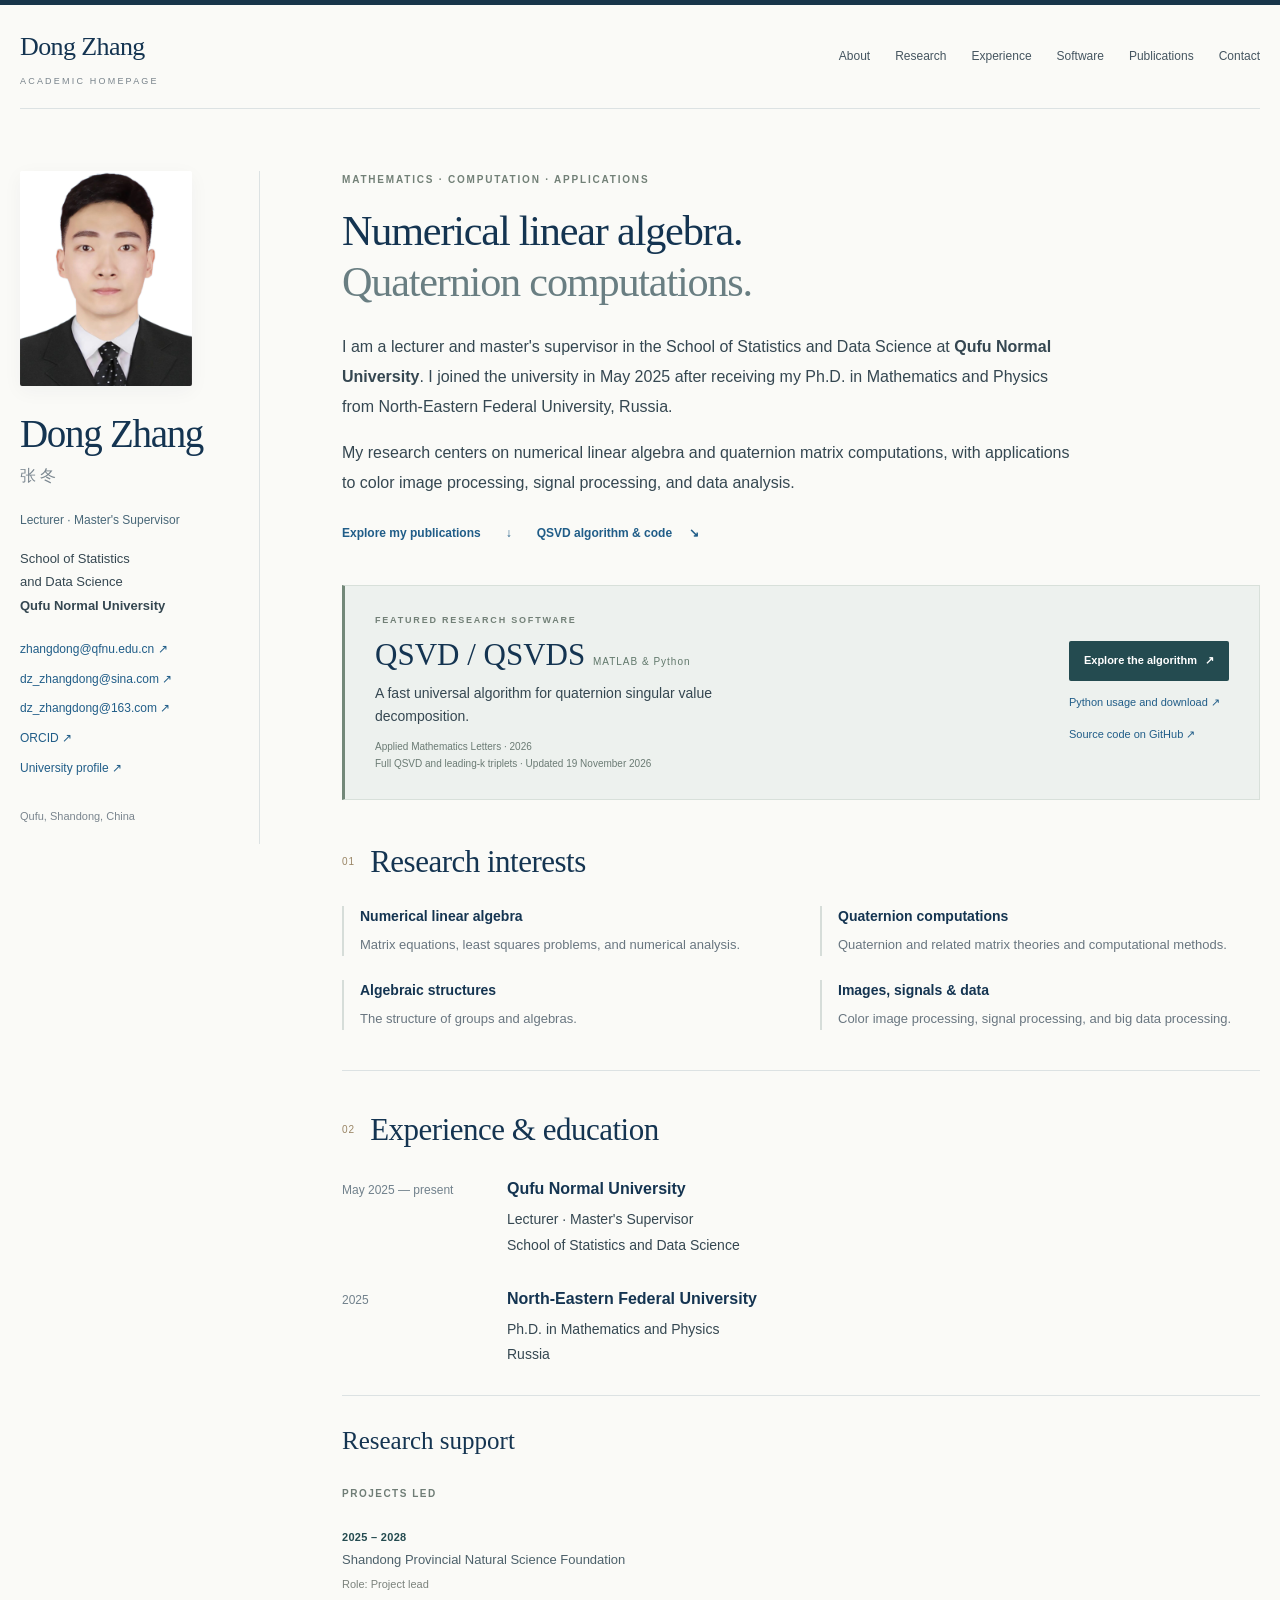
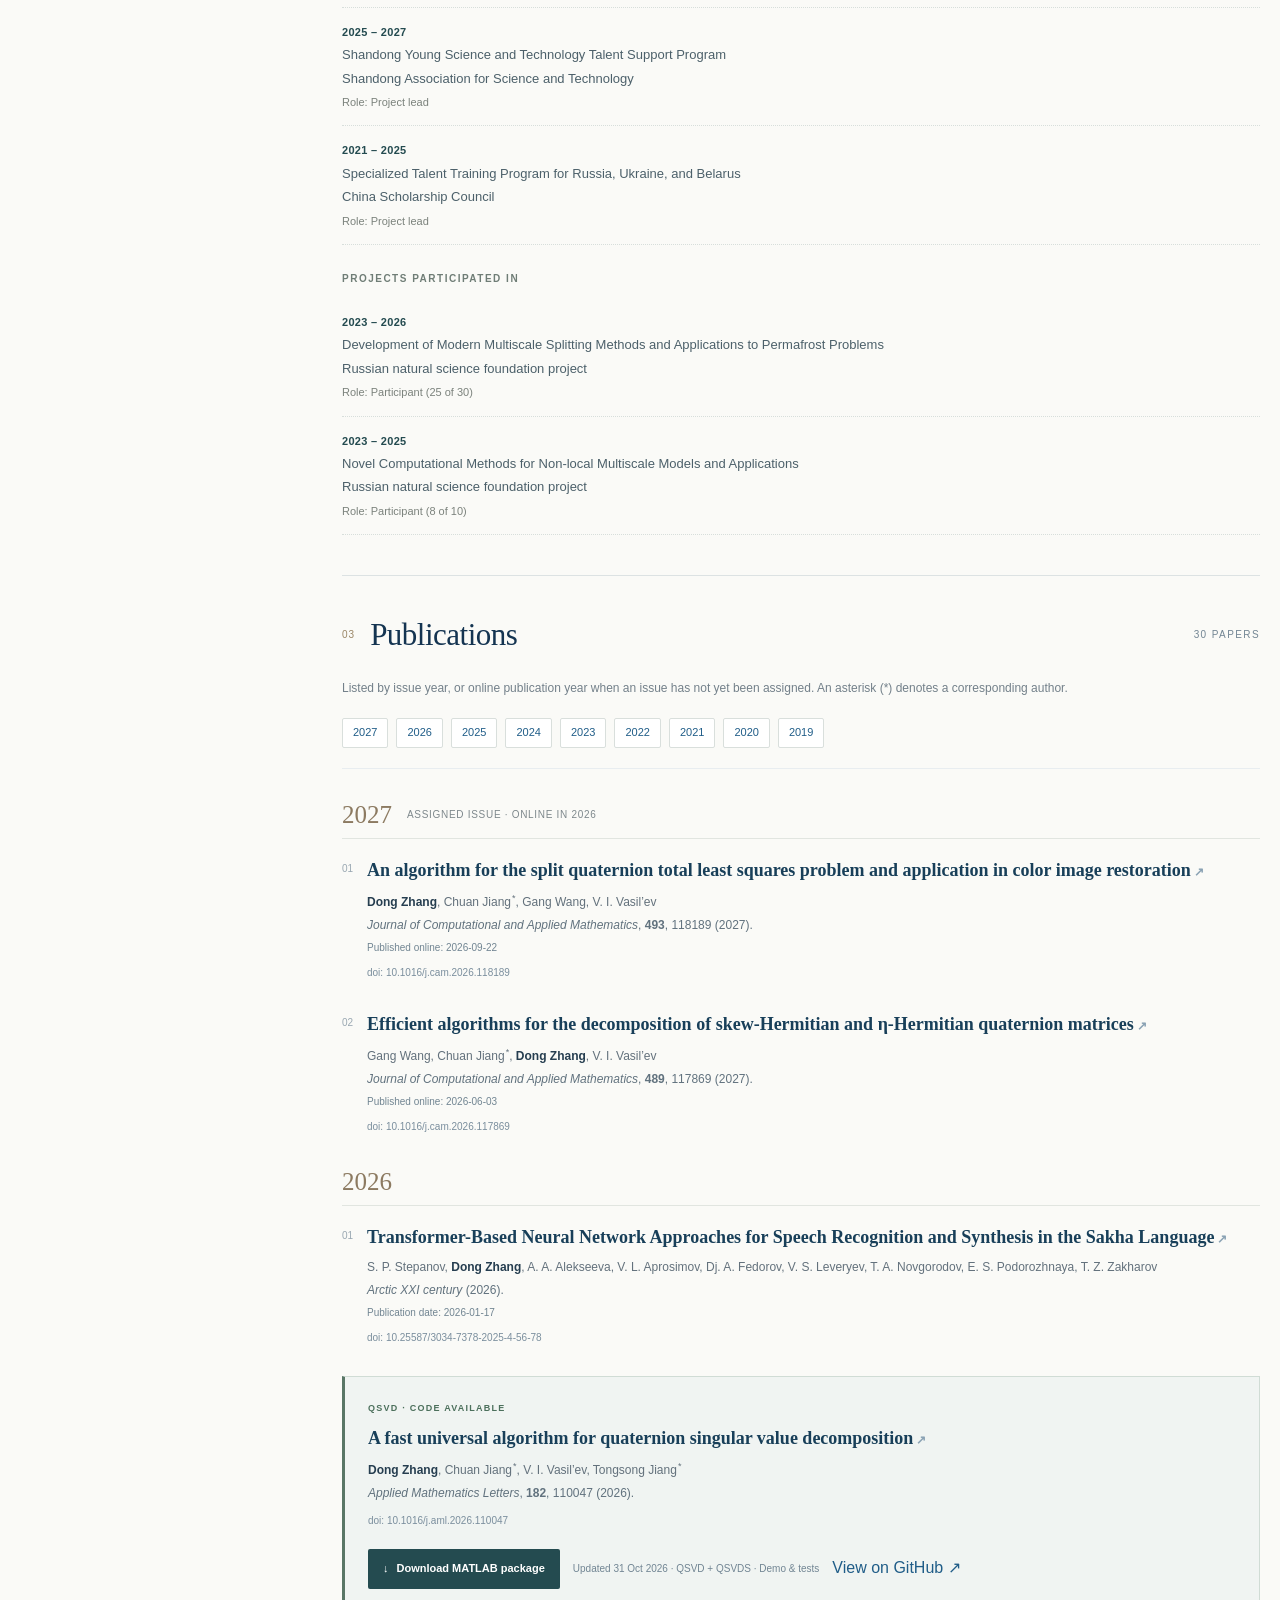
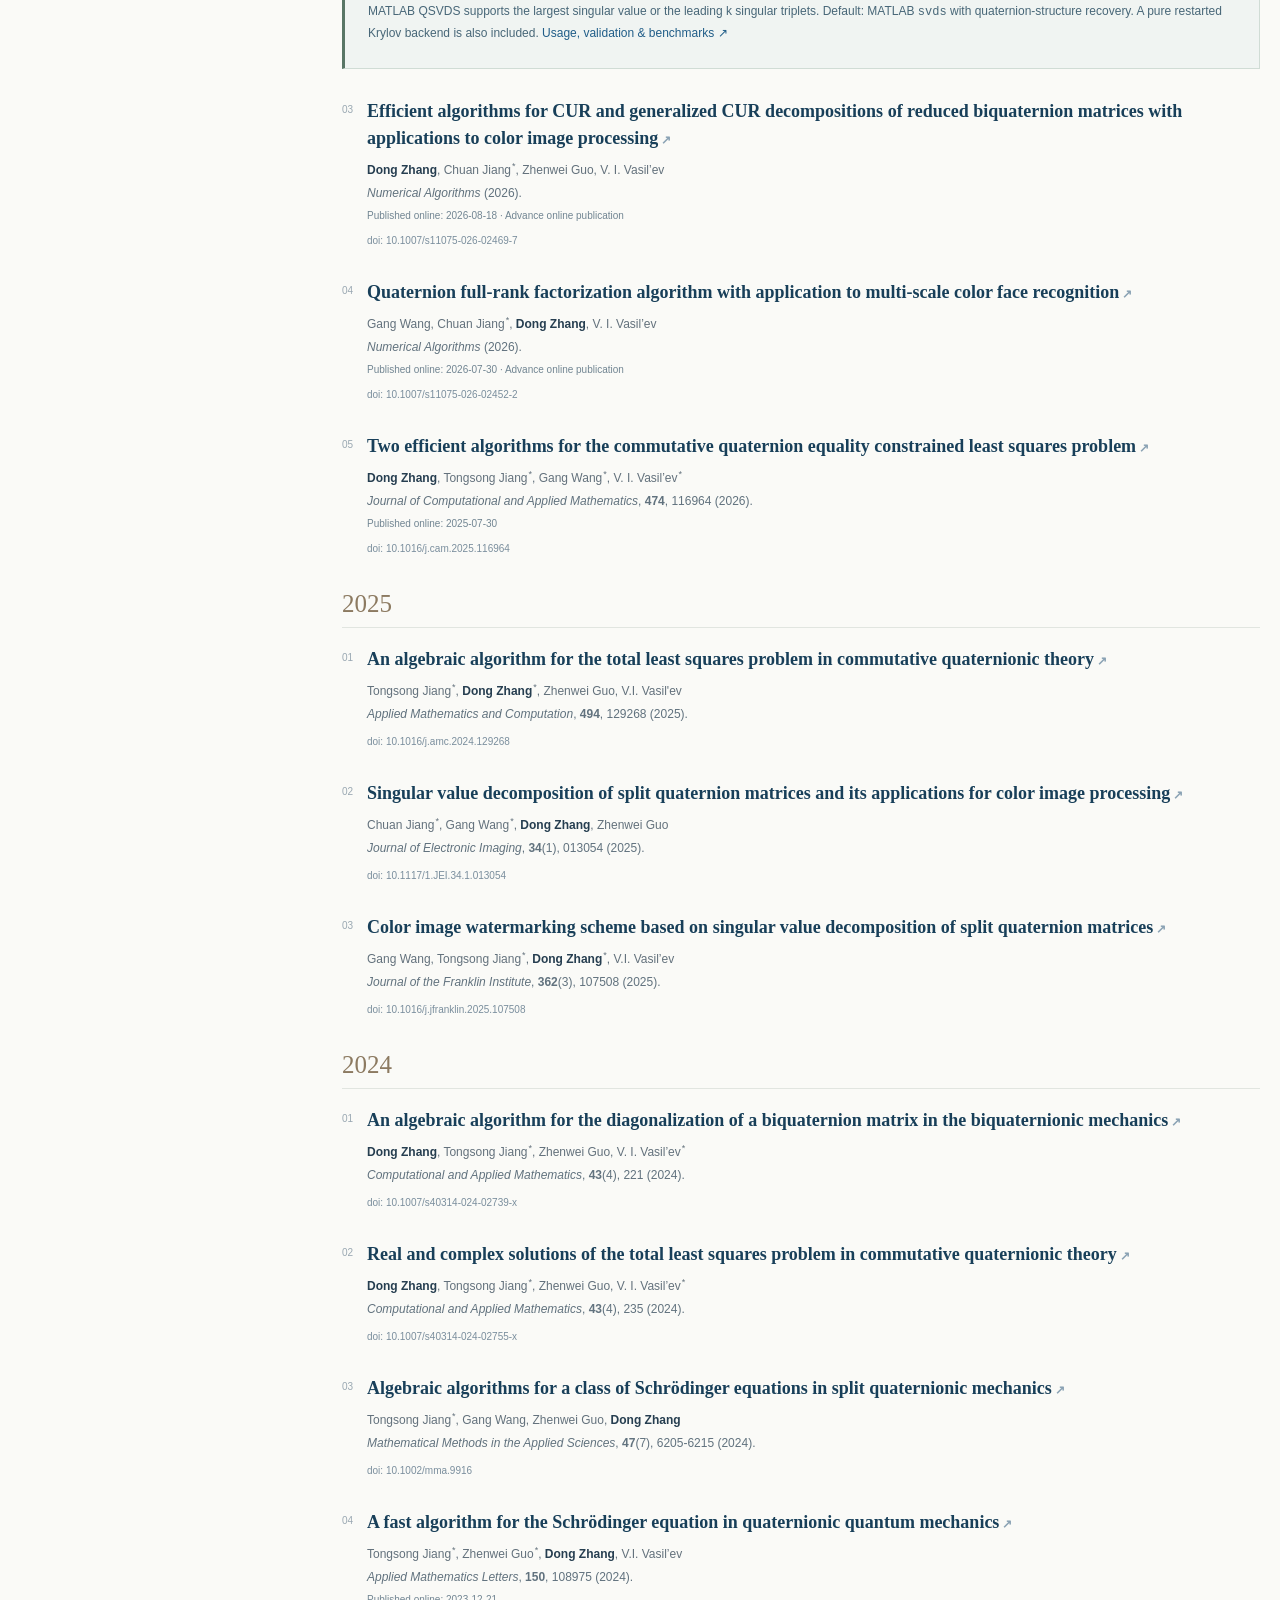
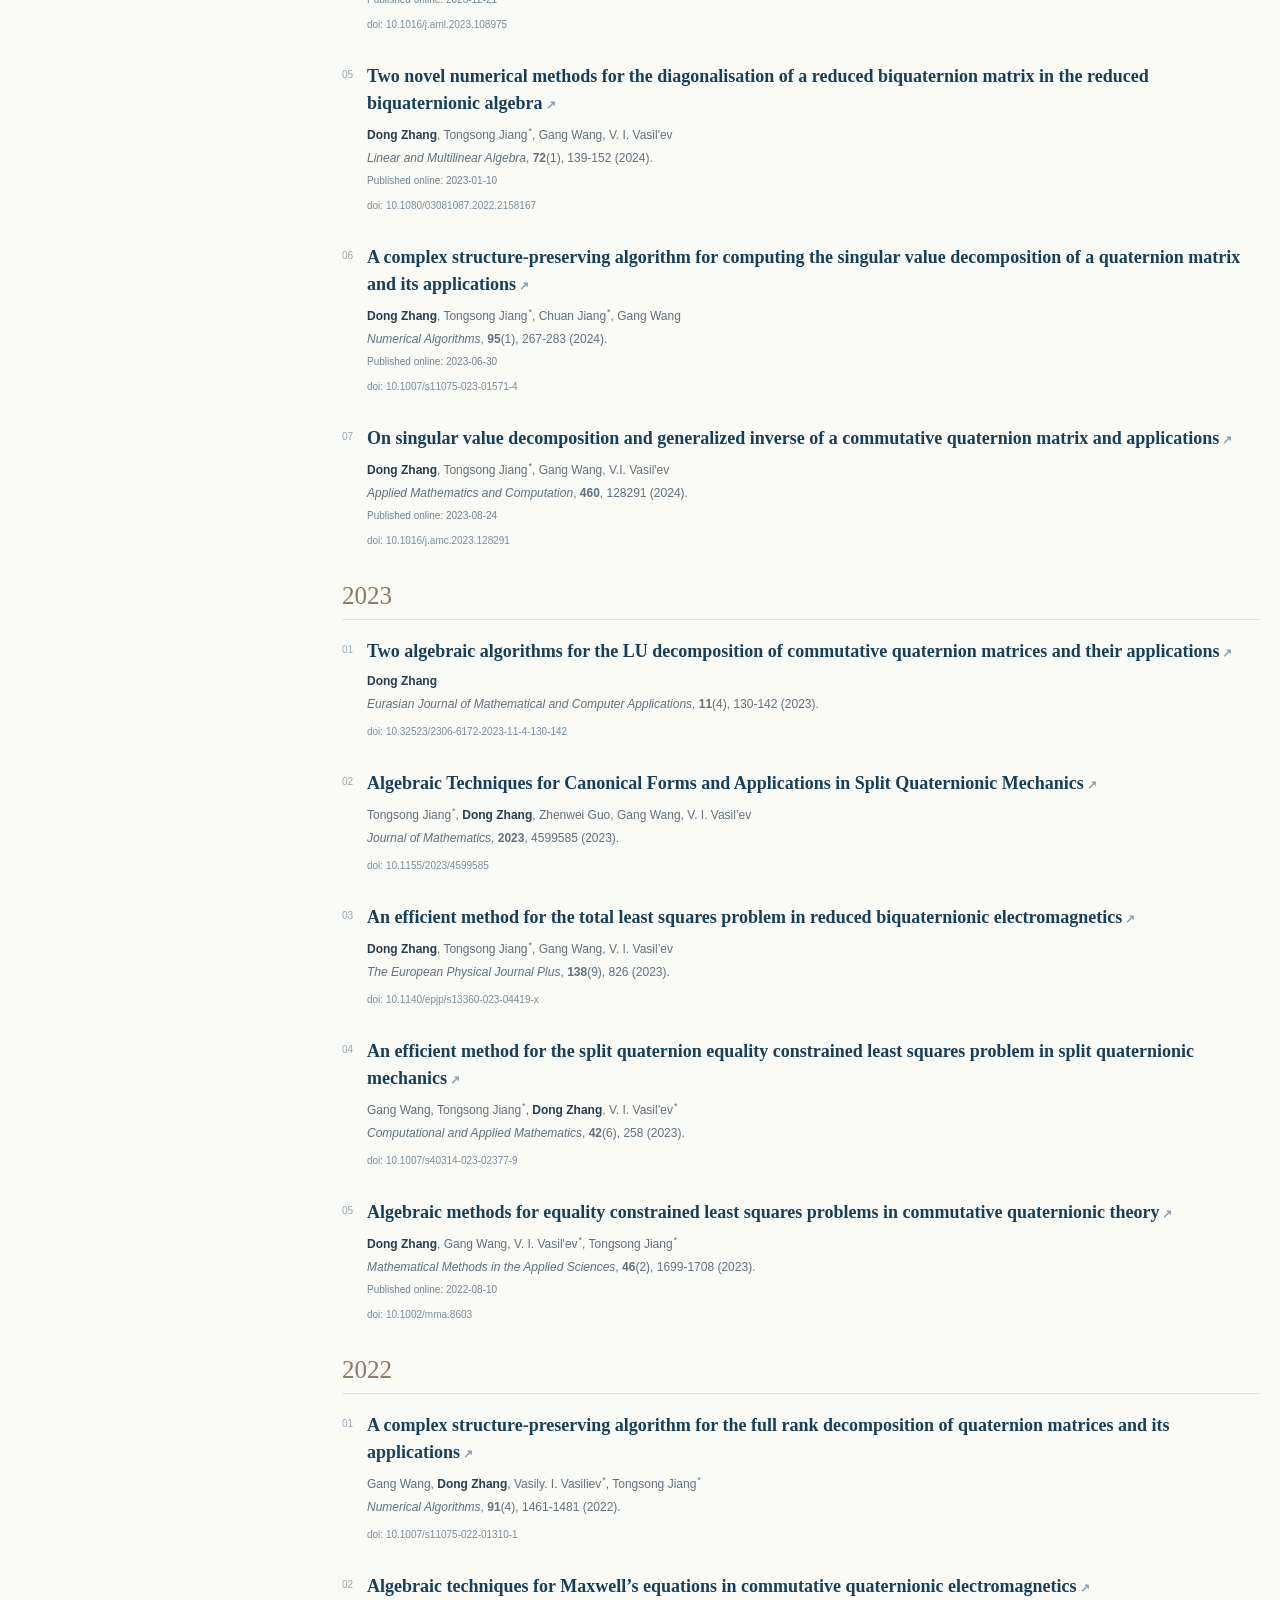
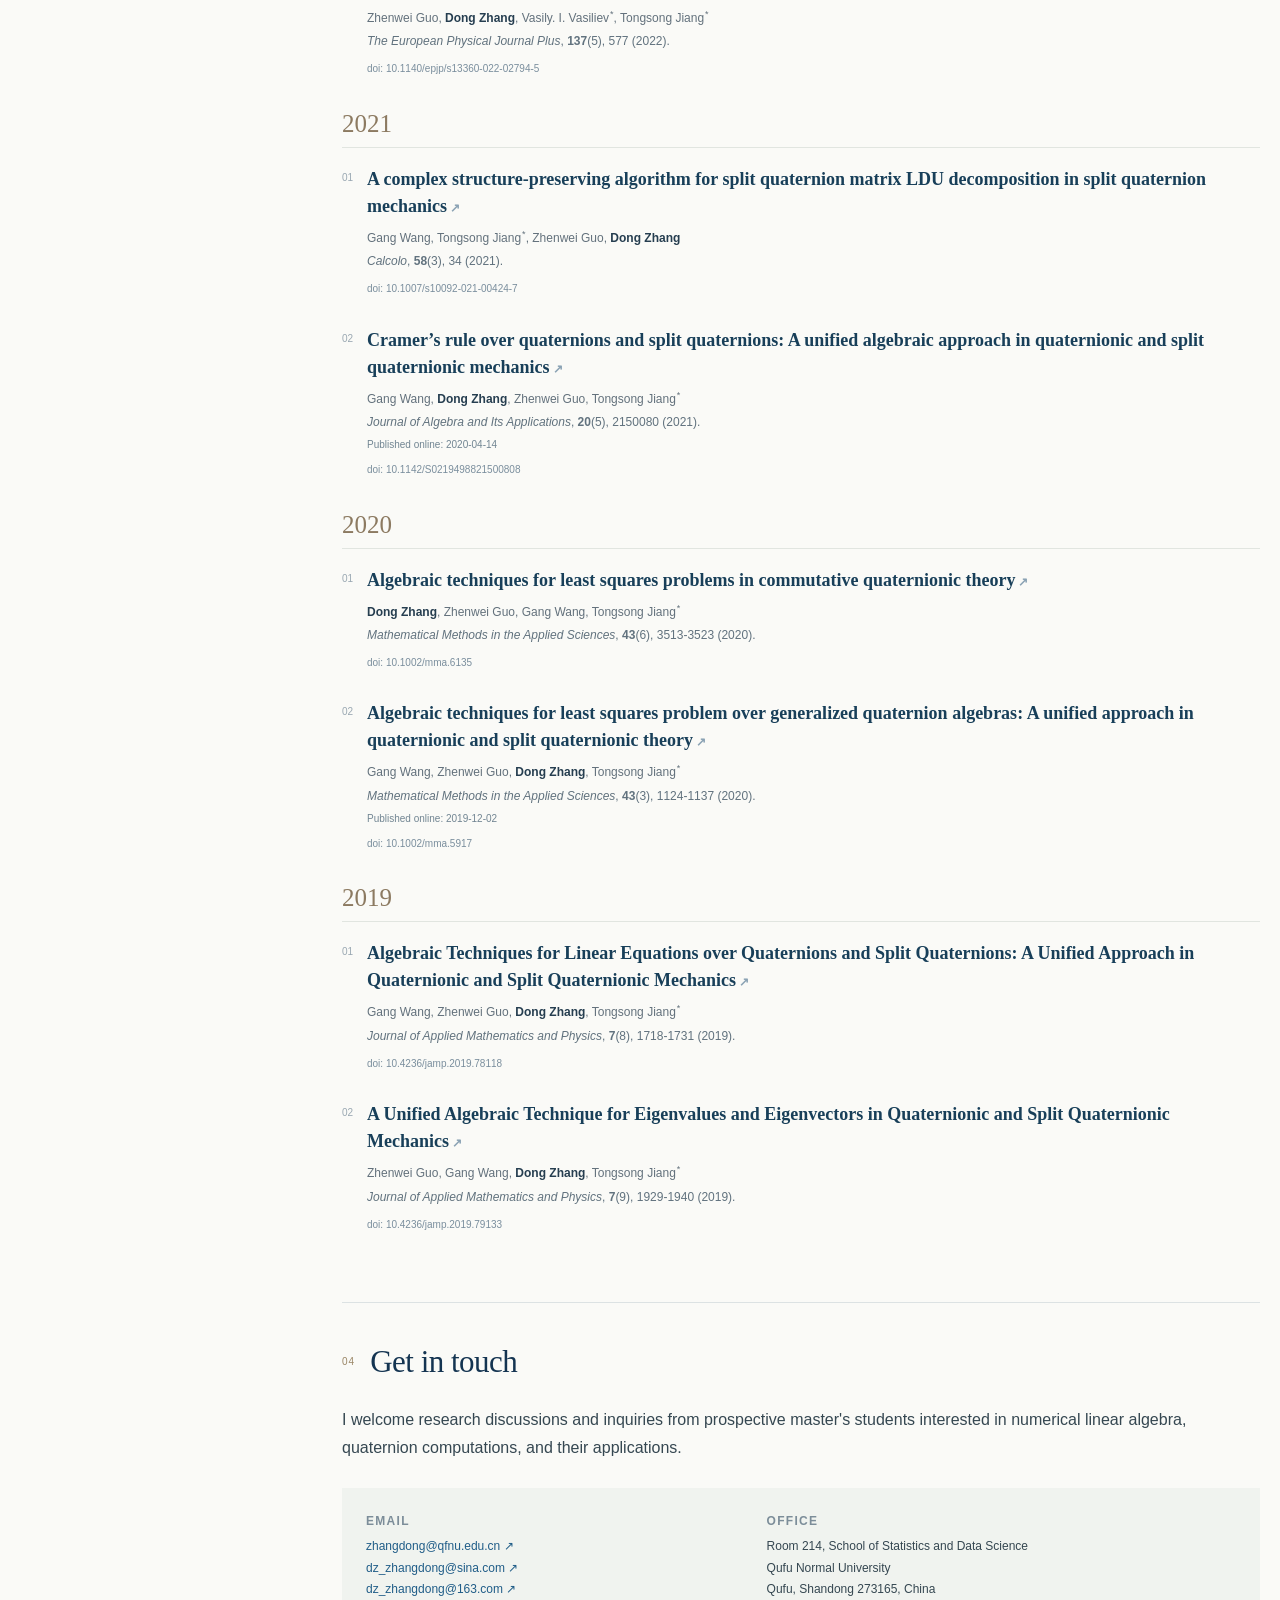
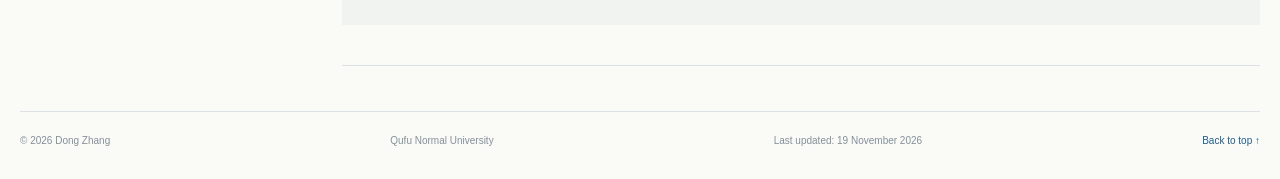
==== commit 86c53e65: "Publish Python QSVD package and add contact email" ====
--- a/index.html
+++ b/index.html
@@ -1,2 +1,2 @@
 <!doctype html>
-<html lang="en"><head><meta charset="utf-8"><meta name="viewport" content="width=device-width,initial-scale=1"><title>Dong Zhang (张冬) | Qufu Normal University</title><meta name="description" content="Dong Zhang (张冬), Qufu Normal University. Numerical linear algebra, quaternion matrix computations, publications, and QSVD MATLAB code."><link rel="canonical" href="https://zhangdong1107.github.io/"><meta name="robots" content="index,follow"><link rel="icon" href="/favicon.svg"><link rel="stylesheet" href="/styles.css"><script data-goatcounter="https://zhangdong1107.goatcounter.com/count" async src="/assets/goatcounter.js"></script></head><body><link rel="preload" as="image" href="/images/dong-zhang.jpg" fetchPriority="high"/><a class="skip-link" href="#main">Skip to content</a><header class="site-header"><a class="wordmark" href="#top">Dong Zhang<span>Academic homepage</span></a><nav aria-label="Main navigation"><a href="#about">About</a><a href="#research">Research</a><a href="#experience">Experience</a><a href="/qsvd/">Software</a><a href="#publications">Publications</a><a href="#contact">Contact</a></nav></header><div class="page-shell" id="top"><aside class="profile"><img class="profile-portrait" src="/images/dong-zhang.jpg" alt="Portrait of Dong Zhang" width="400" height="500" fetchPriority="high"/><h1>Dong Zhang</h1><p class="chinese-name" lang="zh">张冬</p><p class="role">Lecturer · Master&#x27;s Supervisor</p><p class="affiliation">School of Statistics<br/>and Data Science<br/><strong>Qufu Normal University</strong></p><div class="profile-links"><a href="mailto:zhangdong@qfnu.edu.cn">zhangdong@qfnu.edu.cn ↗</a><a href="mailto:dz_zhangdong@sina.com">dz_zhangdong@sina.com ↗</a><a href="https://orcid.org/0000-0003-4688-7762" target="_blank" rel="noreferrer">ORCID ↗</a><a href="http://web.qfnu.edu.cn/zhangdong/zh_CN/index.htm" target="_blank" rel="noreferrer">University profile ↗</a></div><p class="location">Qufu, Shandong, China</p></aside><main id="main"><section id="about" class="intro"><p class="eyebrow">Mathematics · Computation · Applications</p><h2>Numerical linear algebra.<br><span class="intro-accent">Quaternion computations.</span></h2><p>I am a lecturer and master&#x27;s supervisor in the School of Statistics and Data Science at <strong>Qufu Normal University</strong>. I joined the university in May 2025 after receiving my Ph.D. in Mathematics and Physics from North-Eastern Federal University, Russia.</p><p>My research centers on numerical linear algebra and quaternion matrix computations, with applications to color image processing, signal processing, and data analysis.</p><a class="text-link" href="#publications">Explore my publications <span>↓</span></a><a class="qsvd-shortcut" href="/qsvd/">QSVD algorithm &amp; code <span>↘</span></a></section><section class="software-feature" aria-labelledby="software-title"><div><p class="eyebrow">Featured research software</p><h2 id="software-title">QSVD / QSVDS <span>MATLAB</span></h2><p>A fast universal algorithm for quaternion singular value decomposition.</p><p class="software-meta">Applied Mathematics Letters · 2026<br>Full QSVD and leading-k triplets · Updated 31 October 2026</p></div><div class="software-actions"><a class="download-button" href="/qsvd/">Explore the algorithm <span aria-hidden="true">↗</span></a><a href="https://github.com/zhangdong1107/QSVD" data-goatcounter-click="qsvd-github" data-goatcounter-title="QSVD GitHub repository click">Source code on GitHub ↗</a></div></section><section id="research"><div class="section-heading"><span class="section-number">01</span><h2>Research interests</h2></div><div class="research-grid"><div><h3>Numerical linear algebra</h3><p>Matrix equations, least squares problems, and numerical analysis.</p></div><div><h3>Quaternion computations</h3><p>Quaternion and related matrix theories and computational methods.</p></div><div><h3>Algebraic structures</h3><p>The structure of groups and algebras.</p></div><div><h3>Images, signals &amp; data</h3><p>Color image processing, signal processing, and big data processing.</p></div></div></section><section id="experience"><div class="section-heading"><span class="section-number">02</span><h2>Experience &amp; education</h2></div><div class="timeline"><div><p class="date">May 2025 — present</p><div><h3>Qufu Normal University</h3><p>Lecturer · Master&#x27;s Supervisor<br/>School of Statistics and Data Science</p></div></div><div><p class="date">2025</p><div><h3>North-Eastern Federal University</h3><p>Ph.D. in Mathematics and Physics<br/>Russia</p></div></div></div><div class="support"><h3>Research support</h3><h4>Projects led</h4><ul class="funding-list"><li><p><strong>2025 – 2028</strong><br>Shandong Provincial Natural Science Foundation<br><em>Role: Project lead</em></p></li><li><p><strong>2025 – 2027</strong><br>Shandong Young Science and Technology Talent Support Program<br>Shandong Association for Science and Technology<br><em>Role: Project lead</em></p></li><li><p><strong>2021 – 2025</strong><br>Specialized Talent Training Program for Russia, Ukraine, and Belarus<br>China Scholarship Council<br><em>Role: Project lead</em></p></li></ul><h4>Projects participated in</h4><ul class="funding-list"><li><p><strong>2023 – 2026</strong><br>Development of Modern Multiscale Splitting Methods and Applications to Permafrost Problems<br>Russian natural science foundation project<br><em>Role: Participant (25 of 30)</em></p></li><li><p><strong>2023 – 2025</strong><br>Novel Computational Methods for Non-local Multiscale Models and Applications<br>Russian natural science foundation project<br><em>Role: Participant (8 of 10)</em></p></li></ul></div></section><section id="publications"><div class="section-heading"><span class="section-number">03</span><h2>Publications</h2><span class="count">30 papers</span></div><p class="section-note">Listed by issue year, or online publication year when an issue has not yet been assigned. An asterisk (*) denotes a corresponding author.</p><nav class="year-nav" aria-label="Publication years"><a href="#year-2027">2027</a><a href="#year-2026">2026</a><a href="#year-2025">2025</a><a href="#year-2024">2024</a><a href="#year-2023">2023</a><a href="#year-2022">2022</a><a href="#year-2021">2021</a><a href="#year-2020">2020</a><a href="#year-2019">2019</a></nav><div class="publication-year" id="year-2027"><h3>2027<span>Assigned issue · online in 2026</span></h3><ol><li><a class="paper-title" href="https://doi.org/10.1016/j.cam.2026.118189" target="_blank" rel="noreferrer">An algorithm for the split quaternion total least squares problem and application in color image restoration<span aria-hidden="true"> ↗</span></a><p class="authors"><strong>Dong Zhang</strong>, Chuan Jiang<sup>*</sup>, Gang Wang, V. I. Vasil’ev</p><p class="citation"><em>Journal of Computational and Applied Mathematics</em>, <strong>493</strong>, 118189 (2027).</p><p class="online-date">Published online: 2026-09-22</p><a class="doi" href="https://doi.org/10.1016/j.cam.2026.118189" target="_blank" rel="noreferrer">doi: 10.1016/j.cam.2026.118189</a></li><li><a class="paper-title" href="https://doi.org/10.1016/j.cam.2026.117869" target="_blank" rel="noreferrer">Efficient algorithms for the decomposition of skew-Hermitian and η-Hermitian quaternion matrices<span aria-hidden="true"> ↗</span></a><p class="authors"><span>Gang Wang</span><span>, Chuan Jiang<sup>*</sup></span><span>, <strong>Dong Zhang</strong></span><span>, V. I. Vasil’ev</span></p><p class="citation"><em>Journal of Computational and Applied Mathematics</em>, <strong>489</strong>, 117869 (2027).</p><p class="online-date">Published online: 2026-06-03</p><a class="doi" href="https://doi.org/10.1016/j.cam.2026.117869" target="_blank" rel="noreferrer">doi: 10.1016/j.cam.2026.117869</a></li></ol></div><div class="publication-year" id="year-2026"><h3>2026</h3><ol><li><a class="paper-title" href="https://doi.org/10.25587/3034-7378-2025-4-56-78" target="_blank" rel="noreferrer">Transformer-Based Neural Network Approaches for Speech Recognition and Synthesis in the Sakha Language<span aria-hidden="true"> ↗</span></a><p class="authors">S. P. Stepanov, <strong>Dong Zhang</strong>, A. A. Alekseeva, V. L. Aprosimov, Dj. A. Fedorov, V. S. Leveryev, T. A. Novgorodov, E. S. Podorozhnaya, T. Z. Zakharov</p><p class="citation"><em>Arctic XXI century</em> (2026).</p><p class="online-date">Publication date: 2026-01-17</p><a class="doi" href="https://doi.org/10.25587/3034-7378-2025-4-56-78" target="_blank" rel="noreferrer">doi: 10.25587/3034-7378-2025-4-56-78</a></li><li id="qsvd-aml" class="featured-paper"><span class="code-label">QSVD · Code available</span><a class="paper-title" href="https://doi.org/10.1016/j.aml.2026.110047" target="_blank" rel="noreferrer">A fast universal algorithm for quaternion singular value decomposition<span aria-hidden="true"> ↗</span></a><p class="authors"><span><strong>Dong Zhang</strong></span><span>, Chuan Jiang<sup>*</sup></span><span>, V. I. Vasil’ev</span><span>, Tongsong Jiang<sup>*</sup></span></p><p class="citation"><em>Applied Mathematics Letters</em>, <strong>182</strong>, 110047 (2026).</p><a class="doi" href="https://doi.org/10.1016/j.aml.2026.110047" target="_blank" rel="noreferrer">doi: 10.1016/j.aml.2026.110047</a><div class="paper-software"><a class="download-button" href="/downloads/qsvd-aml-matlab.zip?v=20261031" data-goatcounter-click="qsvd-download" data-goatcounter-title="QSVD MATLAB package download click" download="QSVD-AML-MATLAB.zip"><span aria-hidden="true">↓</span> Download MATLAB package</a><span>Updated 31 Oct 2026 · QSVD + QSVDS · Demo &amp; tests</span><a href="https://github.com/zhangdong1107/QSVD" data-goatcounter-click="qsvd-github" data-goatcounter-title="QSVD GitHub repository click" target="_blank" rel="noreferrer">View on GitHub ↗</a></div><p class="software-update">QSVDS now supports the largest singular value or the leading k singular triplets. Default: MATLAB <code>svds</code> with quaternion-structure recovery. A pure restarted Krylov backend is also included. <a href="/qsvd/#partial">Usage, validation &amp; benchmarks ↗</a></p></li><li><a class="paper-title" href="https://doi.org/10.1007/s11075-026-02469-7" target="_blank" rel="noreferrer">Efficient algorithms for CUR and generalized CUR decompositions of reduced biquaternion matrices with applications to color image processing<span aria-hidden="true"> ↗</span></a><p class="authors"><span><strong>Dong Zhang</strong></span><span>, Chuan Jiang<sup>*</sup></span><span>, Zhenwei Guo</span><span>, V. I. Vasil’ev</span></p><p class="citation"><em>Numerical Algorithms</em> (2026).</p><p class="online-date">Published online: 2026-08-18 · Advance online publication</p><a class="doi" href="https://doi.org/10.1007/s11075-026-02469-7" target="_blank" rel="noreferrer">doi: 10.1007/s11075-026-02469-7</a></li><li><a class="paper-title" href="https://doi.org/10.1007/s11075-026-02452-2" target="_blank" rel="noreferrer">Quaternion full-rank factorization algorithm with application to multi-scale color face recognition<span aria-hidden="true"> ↗</span></a><p class="authors"><span>Gang Wang</span><span>, Chuan Jiang<sup>*</sup></span><span>, <strong>Dong Zhang</strong></span><span>, V. I. Vasil’ev</span></p><p class="citation"><em>Numerical Algorithms</em> (2026).</p><p class="online-date">Published online: 2026-07-30 · Advance online publication</p><a class="doi" href="https://doi.org/10.1007/s11075-026-02452-2" target="_blank" rel="noreferrer">doi: 10.1007/s11075-026-02452-2</a></li><li><a class="paper-title" href="https://doi.org/10.1016/j.cam.2025.116964" target="_blank" rel="noreferrer">Two efficient algorithms for the commutative quaternion equality constrained least squares problem<span aria-hidden="true"> ↗</span></a><p class="authors"><span><strong>Dong Zhang</strong></span><span>, Tongsong Jiang<sup>*</sup></span><span>, Gang Wang<sup>*</sup></span><span>, V. I. Vasil’ev<sup>*</sup></span></p><p class="citation"><em>Journal of Computational and Applied Mathematics</em>, <strong>474</strong>, 116964 (2026).</p><p class="online-date">Published online: 2025-07-30</p><a class="doi" href="https://doi.org/10.1016/j.cam.2025.116964" target="_blank" rel="noreferrer">doi: 10.1016/j.cam.2025.116964</a></li></ol></div><div class="publication-year" id="year-2025"><h3>2025</h3><ol><li><a class="paper-title" href="https://doi.org/10.1016/j.amc.2024.129268" target="_blank" rel="noreferrer">An algebraic algorithm for the total least squares problem in commutative quaternionic theory<span aria-hidden="true"> ↗</span></a><p class="authors"><span>Tongsong Jiang<sup>*</sup></span><span>, <strong>Dong Zhang</strong><sup>*</sup></span><span>, Zhenwei Guo</span><span>, V.I. Vasil&#x27;ev</span></p><p class="citation"><em>Applied Mathematics and Computation</em>, <strong>494</strong>, 129268 (2025).</p><a class="doi" href="https://doi.org/10.1016/j.amc.2024.129268" target="_blank" rel="noreferrer">doi: 10.1016/j.amc.2024.129268</a></li><li><a class="paper-title" href="https://doi.org/10.1117/1.JEI.34.1.013054" target="_blank" rel="noreferrer">Singular value decomposition of split quaternion matrices and its applications for color image processing<span aria-hidden="true"> ↗</span></a><p class="authors"><span>Chuan Jiang<sup>*</sup></span><span>, Gang Wang<sup>*</sup></span><span>, <strong>Dong Zhang</strong></span><span>, Zhenwei Guo</span></p><p class="citation"><em>Journal of Electronic Imaging</em>, <strong>34</strong>(1), 013054 (2025).</p><a class="doi" href="https://doi.org/10.1117/1.JEI.34.1.013054" target="_blank" rel="noreferrer">doi: 10.1117/1.JEI.34.1.013054</a></li><li><a class="paper-title" href="https://doi.org/10.1016/j.jfranklin.2025.107508" target="_blank" rel="noreferrer">Color image watermarking scheme based on singular value decomposition of split quaternion matrices<span aria-hidden="true"> ↗</span></a><p class="authors"><span>Gang Wang</span><span>, Tongsong Jiang<sup>*</sup></span><span>, <strong>Dong Zhang</strong><sup>*</sup></span><span>, V.I. Vasil’ev</span></p><p class="citation"><em>Journal of the Franklin Institute</em>, <strong>362</strong>(3), 107508 (2025).</p><a class="doi" href="https://doi.org/10.1016/j.jfranklin.2025.107508" target="_blank" rel="noreferrer">doi: 10.1016/j.jfranklin.2025.107508</a></li></ol></div><div class="publication-year" id="year-2024"><h3>2024</h3><ol><li><a class="paper-title" href="https://doi.org/10.1007/s40314-024-02739-x" target="_blank" rel="noreferrer">An algebraic algorithm for the diagonalization of a biquaternion matrix in the biquaternionic mechanics<span aria-hidden="true"> ↗</span></a><p class="authors"><span><strong>Dong Zhang</strong></span><span>, Tongsong Jiang<sup>*</sup></span><span>, Zhenwei Guo</span><span>, V. I. Vasil’ev<sup>*</sup></span></p><p class="citation"><em>Computational and Applied Mathematics</em>, <strong>43</strong>(4), 221 (2024).</p><a class="doi" href="https://doi.org/10.1007/s40314-024-02739-x" target="_blank" rel="noreferrer">doi: 10.1007/s40314-024-02739-x</a></li><li><a class="paper-title" href="https://doi.org/10.1007/s40314-024-02755-x" target="_blank" rel="noreferrer">Real and complex solutions of the total least squares problem in commutative quaternionic theory<span aria-hidden="true"> ↗</span></a><p class="authors"><span><strong>Dong Zhang</strong></span><span>, Tongsong Jiang<sup>*</sup></span><span>, Zhenwei Guo</span><span>, V. I. Vasil’ev<sup>*</sup></span></p><p class="citation"><em>Computational and Applied Mathematics</em>, <strong>43</strong>(4), 235 (2024).</p><a class="doi" href="https://doi.org/10.1007/s40314-024-02755-x" target="_blank" rel="noreferrer">doi: 10.1007/s40314-024-02755-x</a></li><li><a class="paper-title" href="https://doi.org/10.1002/mma.9916" target="_blank" rel="noreferrer">Algebraic algorithms for a class of Schrödinger equations in split quaternionic mechanics<span aria-hidden="true"> ↗</span></a><p class="authors"><span>Tongsong Jiang<sup>*</sup></span><span>, Gang Wang</span><span>, Zhenwei Guo</span><span>, <strong>Dong Zhang</strong></span></p><p class="citation"><em>Mathematical Methods in the Applied Sciences</em>, <strong>47</strong>(7), 6205-6215 (2024).</p><a class="doi" href="https://doi.org/10.1002/mma.9916" target="_blank" rel="noreferrer">doi: 10.1002/mma.9916</a></li><li><a class="paper-title" href="https://doi.org/10.1016/j.aml.2023.108975" target="_blank" rel="noreferrer">A fast algorithm for the Schrödinger equation in quaternionic quantum mechanics<span aria-hidden="true"> ↗</span></a><p class="authors"><span>Tongsong Jiang<sup>*</sup></span><span>, Zhenwei Guo<sup>*</sup></span><span>, <strong>Dong Zhang</strong></span><span>, V.I. Vasil’ev</span></p><p class="citation"><em>Applied Mathematics Letters</em>, <strong>150</strong>, 108975 (2024).</p><p class="online-date">Published online: 2023-12-21</p><a class="doi" href="https://doi.org/10.1016/j.aml.2023.108975" target="_blank" rel="noreferrer">doi: 10.1016/j.aml.2023.108975</a></li><li><a class="paper-title" href="https://doi.org/10.1080/03081087.2022.2158167" target="_blank" rel="noreferrer">Two novel numerical methods for the diagonalisation of a reduced biquaternion matrix in the reduced biquaternionic algebra<span aria-hidden="true"> ↗</span></a><p class="authors"><span><strong>Dong Zhang</strong></span><span>, Tongsong Jiang<sup>*</sup></span><span>, Gang Wang</span><span>, V. I. Vasil&#x27;ev</span></p><p class="citation"><em>Linear and Multilinear Algebra</em>, <strong>72</strong>(1), 139-152 (2024).</p><p class="online-date">Published online: 2023-01-10</p><a class="doi" href="https://doi.org/10.1080/03081087.2022.2158167" target="_blank" rel="noreferrer">doi: 10.1080/03081087.2022.2158167</a></li><li><a class="paper-title" href="https://doi.org/10.1007/s11075-023-01571-4" target="_blank" rel="noreferrer">A complex structure-preserving algorithm for computing the singular value decomposition of a quaternion matrix and its applications<span aria-hidden="true"> ↗</span></a><p class="authors"><span><strong>Dong Zhang</strong></span><span>, Tongsong Jiang<sup>*</sup></span><span>, Chuan Jiang<sup>*</sup></span><span>, Gang Wang</span></p><p class="citation"><em>Numerical Algorithms</em>, <strong>95</strong>(1), 267-283 (2024).</p><p class="online-date">Published online: 2023-06-30</p><a class="doi" href="https://doi.org/10.1007/s11075-023-01571-4" target="_blank" rel="noreferrer">doi: 10.1007/s11075-023-01571-4</a></li><li><a class="paper-title" href="https://doi.org/10.1016/j.amc.2023.128291" target="_blank" rel="noreferrer">On singular value decomposition and generalized inverse of a commutative quaternion matrix and applications<span aria-hidden="true"> ↗</span></a><p class="authors"><span><strong>Dong Zhang</strong></span><span>, Tongsong Jiang<sup>*</sup></span><span>, Gang Wang</span><span>, V.I. Vasil&#x27;ev</span></p><p class="citation"><em>Applied Mathematics and Computation</em>, <strong>460</strong>, 128291 (2024).</p><p class="online-date">Published online: 2023-08-24</p><a class="doi" href="https://doi.org/10.1016/j.amc.2023.128291" target="_blank" rel="noreferrer">doi: 10.1016/j.amc.2023.128291</a></li></ol></div><div class="publication-year" id="year-2023"><h3>2023</h3><ol><li><a class="paper-title" href="https://doi.org/10.32523/2306-6172-2023-11-4-130-142" target="_blank" rel="noreferrer">Two algebraic algorithms for the LU decomposition of commutative quaternion matrices and their applications<span aria-hidden="true"> ↗</span></a><p class="authors"><span><strong>Dong Zhang</strong></span></p><p class="citation"><em>Eurasian Journal of Mathematical and Computer Applications</em>, <strong>11</strong>(4), 130-142 (2023).</p><a class="doi" href="https://doi.org/10.32523/2306-6172-2023-11-4-130-142" target="_blank" rel="noreferrer">doi: 10.32523/2306-6172-2023-11-4-130-142</a></li><li><a class="paper-title" href="https://doi.org/10.1155/2023/4599585" target="_blank" rel="noreferrer">Algebraic Techniques for Canonical Forms and Applications in Split Quaternionic Mechanics<span aria-hidden="true"> ↗</span></a><p class="authors"><span>Tongsong Jiang<sup>*</sup></span><span>, <strong>Dong Zhang</strong></span><span>, Zhenwei Guo</span><span>, Gang Wang</span><span>, V. I. Vasil’ev</span></p><p class="citation"><em>Journal of Mathematics</em>, <strong>2023</strong>, 4599585 (2023).</p><a class="doi" href="https://doi.org/10.1155/2023/4599585" target="_blank" rel="noreferrer">doi: 10.1155/2023/4599585</a></li><li><a class="paper-title" href="https://doi.org/10.1140/epjp/s13360-023-04419-x" target="_blank" rel="noreferrer">An efficient method for the total least squares problem in reduced biquaternionic electromagnetics<span aria-hidden="true"> ↗</span></a><p class="authors"><span><strong>Dong Zhang</strong></span><span>, Tongsong Jiang<sup>*</sup></span><span>, Gang Wang</span><span>, V. I. Vasil’ev</span></p><p class="citation"><em>The European Physical Journal Plus</em>, <strong>138</strong>(9), 826 (2023).</p><a class="doi" href="https://doi.org/10.1140/epjp/s13360-023-04419-x" target="_blank" rel="noreferrer">doi: 10.1140/epjp/s13360-023-04419-x</a></li><li><a class="paper-title" href="https://doi.org/10.1007/s40314-023-02377-9" target="_blank" rel="noreferrer">An efficient method for the split quaternion equality constrained least squares problem in split quaternionic mechanics<span aria-hidden="true"> ↗</span></a><p class="authors"><span>Gang Wang</span><span>, Tongsong Jiang<sup>*</sup></span><span>, <strong>Dong Zhang</strong></span><span>, V. I. Vasil’ev<sup>*</sup></span></p><p class="citation"><em>Computational and Applied Mathematics</em>, <strong>42</strong>(6), 258 (2023).</p><a class="doi" href="https://doi.org/10.1007/s40314-023-02377-9" target="_blank" rel="noreferrer">doi: 10.1007/s40314-023-02377-9</a></li><li><a class="paper-title" href="https://doi.org/10.1002/mma.8603" target="_blank" rel="noreferrer">Algebraic methods for equality constrained least squares problems in commutative quaternionic theory<span aria-hidden="true"> ↗</span></a><p class="authors"><span><strong>Dong Zhang</strong></span><span>, Gang Wang</span><span>, V. I. Vasil&#x27;ev<sup>*</sup></span><span>, Tongsong Jiang<sup>*</sup></span></p><p class="citation"><em>Mathematical Methods in the Applied Sciences</em>, <strong>46</strong>(2), 1699-1708 (2023).</p><p class="online-date">Published online: 2022-08-10</p><a class="doi" href="https://doi.org/10.1002/mma.8603" target="_blank" rel="noreferrer">doi: 10.1002/mma.8603</a></li></ol></div><div class="publication-year" id="year-2022"><h3>2022</h3><ol><li><a class="paper-title" href="https://doi.org/10.1007/s11075-022-01310-1" target="_blank" rel="noreferrer">A complex structure-preserving algorithm for the full rank decomposition of quaternion matrices and its applications<span aria-hidden="true"> ↗</span></a><p class="authors"><span>Gang Wang</span><span>, <strong>Dong Zhang</strong></span><span>, Vasily. I. Vasiliev<sup>*</sup></span><span>, Tongsong Jiang<sup>*</sup></span></p><p class="citation"><em>Numerical Algorithms</em>, <strong>91</strong>(4), 1461-1481 (2022).</p><a class="doi" href="https://doi.org/10.1007/s11075-022-01310-1" target="_blank" rel="noreferrer">doi: 10.1007/s11075-022-01310-1</a></li><li><a class="paper-title" href="https://doi.org/10.1140/epjp/s13360-022-02794-5" target="_blank" rel="noreferrer">Algebraic techniques for Maxwell’s equations in commutative quaternionic electromagnetics<span aria-hidden="true"> ↗</span></a><p class="authors"><span>Zhenwei Guo</span><span>, <strong>Dong Zhang</strong></span><span>, Vasily. I. Vasiliev<sup>*</sup></span><span>, Tongsong Jiang<sup>*</sup></span></p><p class="citation"><em>The European Physical Journal Plus</em>, <strong>137</strong>(5), 577 (2022).</p><a class="doi" href="https://doi.org/10.1140/epjp/s13360-022-02794-5" target="_blank" rel="noreferrer">doi: 10.1140/epjp/s13360-022-02794-5</a></li></ol></div><div class="publication-year" id="year-2021"><h3>2021</h3><ol><li><a class="paper-title" href="https://doi.org/10.1007/s10092-021-00424-7" target="_blank" rel="noreferrer">A complex structure-preserving algorithm for split quaternion matrix LDU decomposition in split quaternion mechanics<span aria-hidden="true"> ↗</span></a><p class="authors"><span>Gang Wang</span><span>, Tongsong Jiang<sup>*</sup></span><span>, Zhenwei Guo</span><span>, <strong>Dong Zhang</strong></span></p><p class="citation"><em>Calcolo</em>, <strong>58</strong>(3), 34 (2021).</p><a class="doi" href="https://doi.org/10.1007/s10092-021-00424-7" target="_blank" rel="noreferrer">doi: 10.1007/s10092-021-00424-7</a></li><li><a class="paper-title" href="https://doi.org/10.1142/S0219498821500808" target="_blank" rel="noreferrer">Cramer’s rule over quaternions and split quaternions: A unified algebraic approach in quaternionic and split quaternionic mechanics<span aria-hidden="true"> ↗</span></a><p class="authors"><span>Gang Wang</span><span>, <strong>Dong Zhang</strong></span><span>, Zhenwei Guo</span><span>, Tongsong Jiang<sup>*</sup></span></p><p class="citation"><em>Journal of Algebra and Its Applications</em>, <strong>20</strong>(5), 2150080 (2021).</p><p class="online-date">Published online: 2020-04-14</p><a class="doi" href="https://doi.org/10.1142/S0219498821500808" target="_blank" rel="noreferrer">doi: 10.1142/S0219498821500808</a></li></ol></div><div class="publication-year" id="year-2020"><h3>2020</h3><ol><li><a class="paper-title" href="https://doi.org/10.1002/mma.6135" target="_blank" rel="noreferrer">Algebraic techniques for least squares problems in commutative quaternionic theory<span aria-hidden="true"> ↗</span></a><p class="authors"><span><strong>Dong Zhang</strong></span><span>, Zhenwei Guo</span><span>, Gang Wang</span><span>, Tongsong Jiang<sup>*</sup></span></p><p class="citation"><em>Mathematical Methods in the Applied Sciences</em>, <strong>43</strong>(6), 3513-3523 (2020).</p><a class="doi" href="https://doi.org/10.1002/mma.6135" target="_blank" rel="noreferrer">doi: 10.1002/mma.6135</a></li><li><a class="paper-title" href="https://doi.org/10.1002/mma.5917" target="_blank" rel="noreferrer">Algebraic techniques for least squares problem over generalized quaternion algebras: A unified approach in quaternionic and split quaternionic theory<span aria-hidden="true"> ↗</span></a><p class="authors"><span>Gang Wang</span><span>, Zhenwei Guo</span><span>, <strong>Dong Zhang</strong></span><span>, Tongsong Jiang<sup>*</sup></span></p><p class="citation"><em>Mathematical Methods in the Applied Sciences</em>, <strong>43</strong>(3), 1124-1137 (2020).</p><p class="online-date">Published online: 2019-12-02</p><a class="doi" href="https://doi.org/10.1002/mma.5917" target="_blank" rel="noreferrer">doi: 10.1002/mma.5917</a></li></ol></div><div class="publication-year" id="year-2019"><h3>2019</h3><ol><li><a class="paper-title" href="https://doi.org/10.4236/jamp.2019.78118" target="_blank" rel="noreferrer">Algebraic Techniques for Linear Equations over Quaternions and Split Quaternions: A Unified Approach in Quaternionic and Split Quaternionic Mechanics<span aria-hidden="true"> ↗</span></a><p class="authors"><span>Gang Wang</span><span>, Zhenwei Guo</span><span>, <strong>Dong Zhang</strong></span><span>, Tongsong Jiang<sup>*</sup></span></p><p class="citation"><em>Journal of Applied Mathematics and Physics</em>, <strong>7</strong>(8), 1718-1731 (2019).</p><a class="doi" href="https://doi.org/10.4236/jamp.2019.78118" target="_blank" rel="noreferrer">doi: 10.4236/jamp.2019.78118</a></li><li><a class="paper-title" href="https://doi.org/10.4236/jamp.2019.79133" target="_blank" rel="noreferrer">A Unified Algebraic Technique for Eigenvalues and Eigenvectors in Quaternionic and Split Quaternionic Mechanics<span aria-hidden="true"> ↗</span></a><p class="authors"><span>Zhenwei Guo</span><span>, Gang Wang</span><span>, <strong>Dong Zhang</strong></span><span>, Tongsong Jiang<sup>*</sup></span></p><p class="citation"><em>Journal of Applied Mathematics and Physics</em>, <strong>7</strong>(9), 1929-1940 (2019).</p><a class="doi" href="https://doi.org/10.4236/jamp.2019.79133" target="_blank" rel="noreferrer">doi: 10.4236/jamp.2019.79133</a></li></ol></div></section><section id="contact"><div class="section-heading"><span class="section-number">04</span><h2>Get in touch</h2></div><p>I welcome research discussions and inquiries from prospective master&#x27;s students interested in numerical linear algebra, quaternion computations, and their applications.</p><div class="contact-grid"><div><h3>Email</h3><a href="mailto:zhangdong@qfnu.edu.cn">zhangdong@qfnu.edu.cn ↗</a><a href="mailto:dz_zhangdong@sina.com">dz_zhangdong@sina.com ↗</a></div><div><h3>Office</h3><p>Room 214, School of Statistics and Data Science<br/>Qufu Normal University<br/>Qufu, Shandong 273165, China</p></div></div></section></main></div><footer><span>© 2026 Dong Zhang</span><span>Qufu Normal University</span><span>Last updated: <time datetime="2026-10-31">31 October 2026</time></span><a href="#top">Back to top ↑</a></footer></body></html>
+<html lang="en"><head><meta charset="utf-8"><meta name="viewport" content="width=device-width,initial-scale=1"><title>Dong Zhang (张冬) | Qufu Normal University</title><meta name="description" content="Dong Zhang (张冬), Qufu Normal University. Numerical linear algebra, quaternion matrix computations, publications, and QSVD code in MATLAB and Python."><link rel="canonical" href="https://zhangdong1107.github.io/"><meta name="robots" content="index,follow"><link rel="icon" href="/favicon.svg"><link rel="stylesheet" href="/styles.css"><script data-goatcounter="https://zhangdong1107.goatcounter.com/count" async src="/assets/goatcounter.js"></script></head><body><link rel="preload" as="image" href="/images/dong-zhang.jpg" fetchPriority="high"/><a class="skip-link" href="#main">Skip to content</a><header class="site-header"><a class="wordmark" href="#top">Dong Zhang<span>Academic homepage</span></a><nav aria-label="Main navigation"><a href="#about">About</a><a href="#research">Research</a><a href="#experience">Experience</a><a href="/qsvd/">Software</a><a href="#publications">Publications</a><a href="#contact">Contact</a></nav></header><div class="page-shell" id="top"><aside class="profile"><img class="profile-portrait" src="/images/dong-zhang.jpg" alt="Portrait of Dong Zhang" width="400" height="500" fetchPriority="high"/><h1>Dong Zhang</h1><p class="chinese-name" lang="zh">张冬</p><p class="role">Lecturer · Master&#x27;s Supervisor</p><p class="affiliation">School of Statistics<br/>and Data Science<br/><strong>Qufu Normal University</strong></p><div class="profile-links"><a href="mailto:zhangdong@qfnu.edu.cn">zhangdong@qfnu.edu.cn ↗</a><a href="mailto:dz_zhangdong@sina.com">dz_zhangdong@sina.com ↗</a><a href="mailto:dz_zhangdong@163.com">dz_zhangdong@163.com ↗</a><a href="https://orcid.org/0000-0003-4688-7762" target="_blank" rel="noreferrer">ORCID ↗</a><a href="http://web.qfnu.edu.cn/zhangdong/zh_CN/index.htm" target="_blank" rel="noreferrer">University profile ↗</a></div><p class="location">Qufu, Shandong, China</p></aside><main id="main"><section id="about" class="intro"><p class="eyebrow">Mathematics · Computation · Applications</p><h2>Numerical linear algebra.<br><span class="intro-accent">Quaternion computations.</span></h2><p>I am a lecturer and master&#x27;s supervisor in the School of Statistics and Data Science at <strong>Qufu Normal University</strong>. I joined the university in May 2025 after receiving my Ph.D. in Mathematics and Physics from North-Eastern Federal University, Russia.</p><p>My research centers on numerical linear algebra and quaternion matrix computations, with applications to color image processing, signal processing, and data analysis.</p><a class="text-link" href="#publications">Explore my publications <span>↓</span></a><a class="qsvd-shortcut" href="/qsvd/">QSVD algorithm &amp; code <span>↘</span></a></section><section class="software-feature" aria-labelledby="software-title"><div><p class="eyebrow">Featured research software</p><h2 id="software-title">QSVD / QSVDS <span>MATLAB &amp; Python</span></h2><p>A fast universal algorithm for quaternion singular value decomposition.</p><p class="software-meta">Applied Mathematics Letters · 2026<br>Full QSVD and leading-k triplets · Updated 19 November 2026</p></div><div class="software-actions"><a class="download-button" href="/qsvd/">Explore the algorithm <span aria-hidden="true">↗</span></a><a href="/qsvd/#python">Python usage and download ↗</a><a href="https://github.com/zhangdong1107/QSVD" data-goatcounter-click="qsvd-github" data-goatcounter-title="QSVD GitHub repository click">Source code on GitHub ↗</a></div></section><section id="research"><div class="section-heading"><span class="section-number">01</span><h2>Research interests</h2></div><div class="research-grid"><div><h3>Numerical linear algebra</h3><p>Matrix equations, least squares problems, and numerical analysis.</p></div><div><h3>Quaternion computations</h3><p>Quaternion and related matrix theories and computational methods.</p></div><div><h3>Algebraic structures</h3><p>The structure of groups and algebras.</p></div><div><h3>Images, signals &amp; data</h3><p>Color image processing, signal processing, and big data processing.</p></div></div></section><section id="experience"><div class="section-heading"><span class="section-number">02</span><h2>Experience &amp; education</h2></div><div class="timeline"><div><p class="date">May 2025 — present</p><div><h3>Qufu Normal University</h3><p>Lecturer · Master&#x27;s Supervisor<br/>School of Statistics and Data Science</p></div></div><div><p class="date">2025</p><div><h3>North-Eastern Federal University</h3><p>Ph.D. in Mathematics and Physics<br/>Russia</p></div></div></div><div class="support"><h3>Research support</h3><h4>Projects led</h4><ul class="funding-list"><li><p><strong>2025 – 2028</strong><br>Shandong Provincial Natural Science Foundation<br><em>Role: Project lead</em></p></li><li><p><strong>2025 – 2027</strong><br>Shandong Young Science and Technology Talent Support Program<br>Shandong Association for Science and Technology<br><em>Role: Project lead</em></p></li><li><p><strong>2021 – 2025</strong><br>Specialized Talent Training Program for Russia, Ukraine, and Belarus<br>China Scholarship Council<br><em>Role: Project lead</em></p></li></ul><h4>Projects participated in</h4><ul class="funding-list"><li><p><strong>2023 – 2026</strong><br>Development of Modern Multiscale Splitting Methods and Applications to Permafrost Problems<br>Russian natural science foundation project<br><em>Role: Participant (25 of 30)</em></p></li><li><p><strong>2023 – 2025</strong><br>Novel Computational Methods for Non-local Multiscale Models and Applications<br>Russian natural science foundation project<br><em>Role: Participant (8 of 10)</em></p></li></ul></div></section><section id="publications"><div class="section-heading"><span class="section-number">03</span><h2>Publications</h2><span class="count">30 papers</span></div><p class="section-note">Listed by issue year, or online publication year when an issue has not yet been assigned. An asterisk (*) denotes a corresponding author.</p><nav class="year-nav" aria-label="Publication years"><a href="#year-2027">2027</a><a href="#year-2026">2026</a><a href="#year-2025">2025</a><a href="#year-2024">2024</a><a href="#year-2023">2023</a><a href="#year-2022">2022</a><a href="#year-2021">2021</a><a href="#year-2020">2020</a><a href="#year-2019">2019</a></nav><div class="publication-year" id="year-2027"><h3>2027<span>Assigned issue · online in 2026</span></h3><ol><li><a class="paper-title" href="https://doi.org/10.1016/j.cam.2026.118189" target="_blank" rel="noreferrer">An algorithm for the split quaternion total least squares problem and application in color image restoration<span aria-hidden="true"> ↗</span></a><p class="authors"><strong>Dong Zhang</strong>, Chuan Jiang<sup>*</sup>, Gang Wang, V. I. Vasil’ev</p><p class="citation"><em>Journal of Computational and Applied Mathematics</em>, <strong>493</strong>, 118189 (2027).</p><p class="online-date">Published online: 2026-09-22</p><a class="doi" href="https://doi.org/10.1016/j.cam.2026.118189" target="_blank" rel="noreferrer">doi: 10.1016/j.cam.2026.118189</a></li><li><a class="paper-title" href="https://doi.org/10.1016/j.cam.2026.117869" target="_blank" rel="noreferrer">Efficient algorithms for the decomposition of skew-Hermitian and η-Hermitian quaternion matrices<span aria-hidden="true"> ↗</span></a><p class="authors"><span>Gang Wang</span><span>, Chuan Jiang<sup>*</sup></span><span>, <strong>Dong Zhang</strong></span><span>, V. I. Vasil’ev</span></p><p class="citation"><em>Journal of Computational and Applied Mathematics</em>, <strong>489</strong>, 117869 (2027).</p><p class="online-date">Published online: 2026-06-03</p><a class="doi" href="https://doi.org/10.1016/j.cam.2026.117869" target="_blank" rel="noreferrer">doi: 10.1016/j.cam.2026.117869</a></li></ol></div><div class="publication-year" id="year-2026"><h3>2026</h3><ol><li><a class="paper-title" href="https://doi.org/10.25587/3034-7378-2025-4-56-78" target="_blank" rel="noreferrer">Transformer-Based Neural Network Approaches for Speech Recognition and Synthesis in the Sakha Language<span aria-hidden="true"> ↗</span></a><p class="authors">S. P. Stepanov, <strong>Dong Zhang</strong>, A. A. Alekseeva, V. L. Aprosimov, Dj. A. Fedorov, V. S. Leveryev, T. A. Novgorodov, E. S. Podorozhnaya, T. Z. Zakharov</p><p class="citation"><em>Arctic XXI century</em> (2026).</p><p class="online-date">Publication date: 2026-01-17</p><a class="doi" href="https://doi.org/10.25587/3034-7378-2025-4-56-78" target="_blank" rel="noreferrer">doi: 10.25587/3034-7378-2025-4-56-78</a></li><li id="qsvd-aml" class="featured-paper"><span class="code-label">QSVD · Code available</span><a class="paper-title" href="https://doi.org/10.1016/j.aml.2026.110047" target="_blank" rel="noreferrer">A fast universal algorithm for quaternion singular value decomposition<span aria-hidden="true"> ↗</span></a><p class="authors"><span><strong>Dong Zhang</strong></span><span>, Chuan Jiang<sup>*</sup></span><span>, V. I. Vasil’ev</span><span>, Tongsong Jiang<sup>*</sup></span></p><p class="citation"><em>Applied Mathematics Letters</em>, <strong>182</strong>, 110047 (2026).</p><a class="doi" href="https://doi.org/10.1016/j.aml.2026.110047" target="_blank" rel="noreferrer">doi: 10.1016/j.aml.2026.110047</a><div class="paper-software"><a class="download-button" href="/downloads/qsvd-aml-matlab.zip?v=20261031" data-goatcounter-click="qsvd-download" data-goatcounter-title="QSVD MATLAB package download click" download="QSVD-AML-MATLAB.zip"><span aria-hidden="true">↓</span> Download MATLAB package</a><span>Updated 31 Oct 2026 · QSVD + QSVDS · Demo &amp; tests</span><a href="https://github.com/zhangdong1107/QSVD" data-goatcounter-click="qsvd-github" data-goatcounter-title="QSVD GitHub repository click" target="_blank" rel="noreferrer">View on GitHub ↗</a></div><p class="software-update">MATLAB QSVDS supports the largest singular value or the leading k singular triplets. Default: MATLAB <code>svds</code> with quaternion-structure recovery. A pure restarted Krylov backend is also included. <a href="/qsvd/#partial">Usage, validation &amp; benchmarks ↗</a></p></li><li><a class="paper-title" href="https://doi.org/10.1007/s11075-026-02469-7" target="_blank" rel="noreferrer">Efficient algorithms for CUR and generalized CUR decompositions of reduced biquaternion matrices with applications to color image processing<span aria-hidden="true"> ↗</span></a><p class="authors"><span><strong>Dong Zhang</strong></span><span>, Chuan Jiang<sup>*</sup></span><span>, Zhenwei Guo</span><span>, V. I. Vasil’ev</span></p><p class="citation"><em>Numerical Algorithms</em> (2026).</p><p class="online-date">Published online: 2026-08-18 · Advance online publication</p><a class="doi" href="https://doi.org/10.1007/s11075-026-02469-7" target="_blank" rel="noreferrer">doi: 10.1007/s11075-026-02469-7</a></li><li><a class="paper-title" href="https://doi.org/10.1007/s11075-026-02452-2" target="_blank" rel="noreferrer">Quaternion full-rank factorization algorithm with application to multi-scale color face recognition<span aria-hidden="true"> ↗</span></a><p class="authors"><span>Gang Wang</span><span>, Chuan Jiang<sup>*</sup></span><span>, <strong>Dong Zhang</strong></span><span>, V. I. Vasil’ev</span></p><p class="citation"><em>Numerical Algorithms</em> (2026).</p><p class="online-date">Published online: 2026-07-30 · Advance online publication</p><a class="doi" href="https://doi.org/10.1007/s11075-026-02452-2" target="_blank" rel="noreferrer">doi: 10.1007/s11075-026-02452-2</a></li><li><a class="paper-title" href="https://doi.org/10.1016/j.cam.2025.116964" target="_blank" rel="noreferrer">Two efficient algorithms for the commutative quaternion equality constrained least squares problem<span aria-hidden="true"> ↗</span></a><p class="authors"><span><strong>Dong Zhang</strong></span><span>, Tongsong Jiang<sup>*</sup></span><span>, Gang Wang<sup>*</sup></span><span>, V. I. Vasil’ev<sup>*</sup></span></p><p class="citation"><em>Journal of Computational and Applied Mathematics</em>, <strong>474</strong>, 116964 (2026).</p><p class="online-date">Published online: 2025-07-30</p><a class="doi" href="https://doi.org/10.1016/j.cam.2025.116964" target="_blank" rel="noreferrer">doi: 10.1016/j.cam.2025.116964</a></li></ol></div><div class="publication-year" id="year-2025"><h3>2025</h3><ol><li><a class="paper-title" href="https://doi.org/10.1016/j.amc.2024.129268" target="_blank" rel="noreferrer">An algebraic algorithm for the total least squares problem in commutative quaternionic theory<span aria-hidden="true"> ↗</span></a><p class="authors"><span>Tongsong Jiang<sup>*</sup></span><span>, <strong>Dong Zhang</strong><sup>*</sup></span><span>, Zhenwei Guo</span><span>, V.I. Vasil&#x27;ev</span></p><p class="citation"><em>Applied Mathematics and Computation</em>, <strong>494</strong>, 129268 (2025).</p><a class="doi" href="https://doi.org/10.1016/j.amc.2024.129268" target="_blank" rel="noreferrer">doi: 10.1016/j.amc.2024.129268</a></li><li><a class="paper-title" href="https://doi.org/10.1117/1.JEI.34.1.013054" target="_blank" rel="noreferrer">Singular value decomposition of split quaternion matrices and its applications for color image processing<span aria-hidden="true"> ↗</span></a><p class="authors"><span>Chuan Jiang<sup>*</sup></span><span>, Gang Wang<sup>*</sup></span><span>, <strong>Dong Zhang</strong></span><span>, Zhenwei Guo</span></p><p class="citation"><em>Journal of Electronic Imaging</em>, <strong>34</strong>(1), 013054 (2025).</p><a class="doi" href="https://doi.org/10.1117/1.JEI.34.1.013054" target="_blank" rel="noreferrer">doi: 10.1117/1.JEI.34.1.013054</a></li><li><a class="paper-title" href="https://doi.org/10.1016/j.jfranklin.2025.107508" target="_blank" rel="noreferrer">Color image watermarking scheme based on singular value decomposition of split quaternion matrices<span aria-hidden="true"> ↗</span></a><p class="authors"><span>Gang Wang</span><span>, Tongsong Jiang<sup>*</sup></span><span>, <strong>Dong Zhang</strong><sup>*</sup></span><span>, V.I. Vasil’ev</span></p><p class="citation"><em>Journal of the Franklin Institute</em>, <strong>362</strong>(3), 107508 (2025).</p><a class="doi" href="https://doi.org/10.1016/j.jfranklin.2025.107508" target="_blank" rel="noreferrer">doi: 10.1016/j.jfranklin.2025.107508</a></li></ol></div><div class="publication-year" id="year-2024"><h3>2024</h3><ol><li><a class="paper-title" href="https://doi.org/10.1007/s40314-024-02739-x" target="_blank" rel="noreferrer">An algebraic algorithm for the diagonalization of a biquaternion matrix in the biquaternionic mechanics<span aria-hidden="true"> ↗</span></a><p class="authors"><span><strong>Dong Zhang</strong></span><span>, Tongsong Jiang<sup>*</sup></span><span>, Zhenwei Guo</span><span>, V. I. Vasil’ev<sup>*</sup></span></p><p class="citation"><em>Computational and Applied Mathematics</em>, <strong>43</strong>(4), 221 (2024).</p><a class="doi" href="https://doi.org/10.1007/s40314-024-02739-x" target="_blank" rel="noreferrer">doi: 10.1007/s40314-024-02739-x</a></li><li><a class="paper-title" href="https://doi.org/10.1007/s40314-024-02755-x" target="_blank" rel="noreferrer">Real and complex solutions of the total least squares problem in commutative quaternionic theory<span aria-hidden="true"> ↗</span></a><p class="authors"><span><strong>Dong Zhang</strong></span><span>, Tongsong Jiang<sup>*</sup></span><span>, Zhenwei Guo</span><span>, V. I. Vasil’ev<sup>*</sup></span></p><p class="citation"><em>Computational and Applied Mathematics</em>, <strong>43</strong>(4), 235 (2024).</p><a class="doi" href="https://doi.org/10.1007/s40314-024-02755-x" target="_blank" rel="noreferrer">doi: 10.1007/s40314-024-02755-x</a></li><li><a class="paper-title" href="https://doi.org/10.1002/mma.9916" target="_blank" rel="noreferrer">Algebraic algorithms for a class of Schrödinger equations in split quaternionic mechanics<span aria-hidden="true"> ↗</span></a><p class="authors"><span>Tongsong Jiang<sup>*</sup></span><span>, Gang Wang</span><span>, Zhenwei Guo</span><span>, <strong>Dong Zhang</strong></span></p><p class="citation"><em>Mathematical Methods in the Applied Sciences</em>, <strong>47</strong>(7), 6205-6215 (2024).</p><a class="doi" href="https://doi.org/10.1002/mma.9916" target="_blank" rel="noreferrer">doi: 10.1002/mma.9916</a></li><li><a class="paper-title" href="https://doi.org/10.1016/j.aml.2023.108975" target="_blank" rel="noreferrer">A fast algorithm for the Schrödinger equation in quaternionic quantum mechanics<span aria-hidden="true"> ↗</span></a><p class="authors"><span>Tongsong Jiang<sup>*</sup></span><span>, Zhenwei Guo<sup>*</sup></span><span>, <strong>Dong Zhang</strong></span><span>, V.I. Vasil’ev</span></p><p class="citation"><em>Applied Mathematics Letters</em>, <strong>150</strong>, 108975 (2024).</p><p class="online-date">Published online: 2023-12-21</p><a class="doi" href="https://doi.org/10.1016/j.aml.2023.108975" target="_blank" rel="noreferrer">doi: 10.1016/j.aml.2023.108975</a></li><li><a class="paper-title" href="https://doi.org/10.1080/03081087.2022.2158167" target="_blank" rel="noreferrer">Two novel numerical methods for the diagonalisation of a reduced biquaternion matrix in the reduced biquaternionic algebra<span aria-hidden="true"> ↗</span></a><p class="authors"><span><strong>Dong Zhang</strong></span><span>, Tongsong Jiang<sup>*</sup></span><span>, Gang Wang</span><span>, V. I. Vasil&#x27;ev</span></p><p class="citation"><em>Linear and Multilinear Algebra</em>, <strong>72</strong>(1), 139-152 (2024).</p><p class="online-date">Published online: 2023-01-10</p><a class="doi" href="https://doi.org/10.1080/03081087.2022.2158167" target="_blank" rel="noreferrer">doi: 10.1080/03081087.2022.2158167</a></li><li><a class="paper-title" href="https://doi.org/10.1007/s11075-023-01571-4" target="_blank" rel="noreferrer">A complex structure-preserving algorithm for computing the singular value decomposition of a quaternion matrix and its applications<span aria-hidden="true"> ↗</span></a><p class="authors"><span><strong>Dong Zhang</strong></span><span>, Tongsong Jiang<sup>*</sup></span><span>, Chuan Jiang<sup>*</sup></span><span>, Gang Wang</span></p><p class="citation"><em>Numerical Algorithms</em>, <strong>95</strong>(1), 267-283 (2024).</p><p class="online-date">Published online: 2023-06-30</p><a class="doi" href="https://doi.org/10.1007/s11075-023-01571-4" target="_blank" rel="noreferrer">doi: 10.1007/s11075-023-01571-4</a></li><li><a class="paper-title" href="https://doi.org/10.1016/j.amc.2023.128291" target="_blank" rel="noreferrer">On singular value decomposition and generalized inverse of a commutative quaternion matrix and applications<span aria-hidden="true"> ↗</span></a><p class="authors"><span><strong>Dong Zhang</strong></span><span>, Tongsong Jiang<sup>*</sup></span><span>, Gang Wang</span><span>, V.I. Vasil&#x27;ev</span></p><p class="citation"><em>Applied Mathematics and Computation</em>, <strong>460</strong>, 128291 (2024).</p><p class="online-date">Published online: 2023-08-24</p><a class="doi" href="https://doi.org/10.1016/j.amc.2023.128291" target="_blank" rel="noreferrer">doi: 10.1016/j.amc.2023.128291</a></li></ol></div><div class="publication-year" id="year-2023"><h3>2023</h3><ol><li><a class="paper-title" href="https://doi.org/10.32523/2306-6172-2023-11-4-130-142" target="_blank" rel="noreferrer">Two algebraic algorithms for the LU decomposition of commutative quaternion matrices and their applications<span aria-hidden="true"> ↗</span></a><p class="authors"><span><strong>Dong Zhang</strong></span></p><p class="citation"><em>Eurasian Journal of Mathematical and Computer Applications</em>, <strong>11</strong>(4), 130-142 (2023).</p><a class="doi" href="https://doi.org/10.32523/2306-6172-2023-11-4-130-142" target="_blank" rel="noreferrer">doi: 10.32523/2306-6172-2023-11-4-130-142</a></li><li><a class="paper-title" href="https://doi.org/10.1155/2023/4599585" target="_blank" rel="noreferrer">Algebraic Techniques for Canonical Forms and Applications in Split Quaternionic Mechanics<span aria-hidden="true"> ↗</span></a><p class="authors"><span>Tongsong Jiang<sup>*</sup></span><span>, <strong>Dong Zhang</strong></span><span>, Zhenwei Guo</span><span>, Gang Wang</span><span>, V. I. Vasil’ev</span></p><p class="citation"><em>Journal of Mathematics</em>, <strong>2023</strong>, 4599585 (2023).</p><a class="doi" href="https://doi.org/10.1155/2023/4599585" target="_blank" rel="noreferrer">doi: 10.1155/2023/4599585</a></li><li><a class="paper-title" href="https://doi.org/10.1140/epjp/s13360-023-04419-x" target="_blank" rel="noreferrer">An efficient method for the total least squares problem in reduced biquaternionic electromagnetics<span aria-hidden="true"> ↗</span></a><p class="authors"><span><strong>Dong Zhang</strong></span><span>, Tongsong Jiang<sup>*</sup></span><span>, Gang Wang</span><span>, V. I. Vasil’ev</span></p><p class="citation"><em>The European Physical Journal Plus</em>, <strong>138</strong>(9), 826 (2023).</p><a class="doi" href="https://doi.org/10.1140/epjp/s13360-023-04419-x" target="_blank" rel="noreferrer">doi: 10.1140/epjp/s13360-023-04419-x</a></li><li><a class="paper-title" href="https://doi.org/10.1007/s40314-023-02377-9" target="_blank" rel="noreferrer">An efficient method for the split quaternion equality constrained least squares problem in split quaternionic mechanics<span aria-hidden="true"> ↗</span></a><p class="authors"><span>Gang Wang</span><span>, Tongsong Jiang<sup>*</sup></span><span>, <strong>Dong Zhang</strong></span><span>, V. I. Vasil’ev<sup>*</sup></span></p><p class="citation"><em>Computational and Applied Mathematics</em>, <strong>42</strong>(6), 258 (2023).</p><a class="doi" href="https://doi.org/10.1007/s40314-023-02377-9" target="_blank" rel="noreferrer">doi: 10.1007/s40314-023-02377-9</a></li><li><a class="paper-title" href="https://doi.org/10.1002/mma.8603" target="_blank" rel="noreferrer">Algebraic methods for equality constrained least squares problems in commutative quaternionic theory<span aria-hidden="true"> ↗</span></a><p class="authors"><span><strong>Dong Zhang</strong></span><span>, Gang Wang</span><span>, V. I. Vasil&#x27;ev<sup>*</sup></span><span>, Tongsong Jiang<sup>*</sup></span></p><p class="citation"><em>Mathematical Methods in the Applied Sciences</em>, <strong>46</strong>(2), 1699-1708 (2023).</p><p class="online-date">Published online: 2022-08-10</p><a class="doi" href="https://doi.org/10.1002/mma.8603" target="_blank" rel="noreferrer">doi: 10.1002/mma.8603</a></li></ol></div><div class="publication-year" id="year-2022"><h3>2022</h3><ol><li><a class="paper-title" href="https://doi.org/10.1007/s11075-022-01310-1" target="_blank" rel="noreferrer">A complex structure-preserving algorithm for the full rank decomposition of quaternion matrices and its applications<span aria-hidden="true"> ↗</span></a><p class="authors"><span>Gang Wang</span><span>, <strong>Dong Zhang</strong></span><span>, Vasily. I. Vasiliev<sup>*</sup></span><span>, Tongsong Jiang<sup>*</sup></span></p><p class="citation"><em>Numerical Algorithms</em>, <strong>91</strong>(4), 1461-1481 (2022).</p><a class="doi" href="https://doi.org/10.1007/s11075-022-01310-1" target="_blank" rel="noreferrer">doi: 10.1007/s11075-022-01310-1</a></li><li><a class="paper-title" href="https://doi.org/10.1140/epjp/s13360-022-02794-5" target="_blank" rel="noreferrer">Algebraic techniques for Maxwell’s equations in commutative quaternionic electromagnetics<span aria-hidden="true"> ↗</span></a><p class="authors"><span>Zhenwei Guo</span><span>, <strong>Dong Zhang</strong></span><span>, Vasily. I. Vasiliev<sup>*</sup></span><span>, Tongsong Jiang<sup>*</sup></span></p><p class="citation"><em>The European Physical Journal Plus</em>, <strong>137</strong>(5), 577 (2022).</p><a class="doi" href="https://doi.org/10.1140/epjp/s13360-022-02794-5" target="_blank" rel="noreferrer">doi: 10.1140/epjp/s13360-022-02794-5</a></li></ol></div><div class="publication-year" id="year-2021"><h3>2021</h3><ol><li><a class="paper-title" href="https://doi.org/10.1007/s10092-021-00424-7" target="_blank" rel="noreferrer">A complex structure-preserving algorithm for split quaternion matrix LDU decomposition in split quaternion mechanics<span aria-hidden="true"> ↗</span></a><p class="authors"><span>Gang Wang</span><span>, Tongsong Jiang<sup>*</sup></span><span>, Zhenwei Guo</span><span>, <strong>Dong Zhang</strong></span></p><p class="citation"><em>Calcolo</em>, <strong>58</strong>(3), 34 (2021).</p><a class="doi" href="https://doi.org/10.1007/s10092-021-00424-7" target="_blank" rel="noreferrer">doi: 10.1007/s10092-021-00424-7</a></li><li><a class="paper-title" href="https://doi.org/10.1142/S0219498821500808" target="_blank" rel="noreferrer">Cramer’s rule over quaternions and split quaternions: A unified algebraic approach in quaternionic and split quaternionic mechanics<span aria-hidden="true"> ↗</span></a><p class="authors"><span>Gang Wang</span><span>, <strong>Dong Zhang</strong></span><span>, Zhenwei Guo</span><span>, Tongsong Jiang<sup>*</sup></span></p><p class="citation"><em>Journal of Algebra and Its Applications</em>, <strong>20</strong>(5), 2150080 (2021).</p><p class="online-date">Published online: 2020-04-14</p><a class="doi" href="https://doi.org/10.1142/S0219498821500808" target="_blank" rel="noreferrer">doi: 10.1142/S0219498821500808</a></li></ol></div><div class="publication-year" id="year-2020"><h3>2020</h3><ol><li><a class="paper-title" href="https://doi.org/10.1002/mma.6135" target="_blank" rel="noreferrer">Algebraic techniques for least squares problems in commutative quaternionic theory<span aria-hidden="true"> ↗</span></a><p class="authors"><span><strong>Dong Zhang</strong></span><span>, Zhenwei Guo</span><span>, Gang Wang</span><span>, Tongsong Jiang<sup>*</sup></span></p><p class="citation"><em>Mathematical Methods in the Applied Sciences</em>, <strong>43</strong>(6), 3513-3523 (2020).</p><a class="doi" href="https://doi.org/10.1002/mma.6135" target="_blank" rel="noreferrer">doi: 10.1002/mma.6135</a></li><li><a class="paper-title" href="https://doi.org/10.1002/mma.5917" target="_blank" rel="noreferrer">Algebraic techniques for least squares problem over generalized quaternion algebras: A unified approach in quaternionic and split quaternionic theory<span aria-hidden="true"> ↗</span></a><p class="authors"><span>Gang Wang</span><span>, Zhenwei Guo</span><span>, <strong>Dong Zhang</strong></span><span>, Tongsong Jiang<sup>*</sup></span></p><p class="citation"><em>Mathematical Methods in the Applied Sciences</em>, <strong>43</strong>(3), 1124-1137 (2020).</p><p class="online-date">Published online: 2019-12-02</p><a class="doi" href="https://doi.org/10.1002/mma.5917" target="_blank" rel="noreferrer">doi: 10.1002/mma.5917</a></li></ol></div><div class="publication-year" id="year-2019"><h3>2019</h3><ol><li><a class="paper-title" href="https://doi.org/10.4236/jamp.2019.78118" target="_blank" rel="noreferrer">Algebraic Techniques for Linear Equations over Quaternions and Split Quaternions: A Unified Approach in Quaternionic and Split Quaternionic Mechanics<span aria-hidden="true"> ↗</span></a><p class="authors"><span>Gang Wang</span><span>, Zhenwei Guo</span><span>, <strong>Dong Zhang</strong></span><span>, Tongsong Jiang<sup>*</sup></span></p><p class="citation"><em>Journal of Applied Mathematics and Physics</em>, <strong>7</strong>(8), 1718-1731 (2019).</p><a class="doi" href="https://doi.org/10.4236/jamp.2019.78118" target="_blank" rel="noreferrer">doi: 10.4236/jamp.2019.78118</a></li><li><a class="paper-title" href="https://doi.org/10.4236/jamp.2019.79133" target="_blank" rel="noreferrer">A Unified Algebraic Technique for Eigenvalues and Eigenvectors in Quaternionic and Split Quaternionic Mechanics<span aria-hidden="true"> ↗</span></a><p class="authors"><span>Zhenwei Guo</span><span>, Gang Wang</span><span>, <strong>Dong Zhang</strong></span><span>, Tongsong Jiang<sup>*</sup></span></p><p class="citation"><em>Journal of Applied Mathematics and Physics</em>, <strong>7</strong>(9), 1929-1940 (2019).</p><a class="doi" href="https://doi.org/10.4236/jamp.2019.79133" target="_blank" rel="noreferrer">doi: 10.4236/jamp.2019.79133</a></li></ol></div></section><section id="contact"><div class="section-heading"><span class="section-number">04</span><h2>Get in touch</h2></div><p>I welcome research discussions and inquiries from prospective master&#x27;s students interested in numerical linear algebra, quaternion computations, and their applications.</p><div class="contact-grid"><div><h3>Email</h3><a href="mailto:zhangdong@qfnu.edu.cn">zhangdong@qfnu.edu.cn ↗</a><a href="mailto:dz_zhangdong@sina.com">dz_zhangdong@sina.com ↗</a><a href="mailto:dz_zhangdong@163.com">dz_zhangdong@163.com ↗</a></div><div><h3>Office</h3><p>Room 214, School of Statistics and Data Science<br/>Qufu Normal University<br/>Qufu, Shandong 273165, China</p></div></div></section></main></div><footer><span>© 2026 Dong Zhang</span><span>Qufu Normal University</span><span>Last updated: <time datetime="2026-11-19">19 November 2026</time></span><a href="#top">Back to top ↑</a></footer></body></html>
